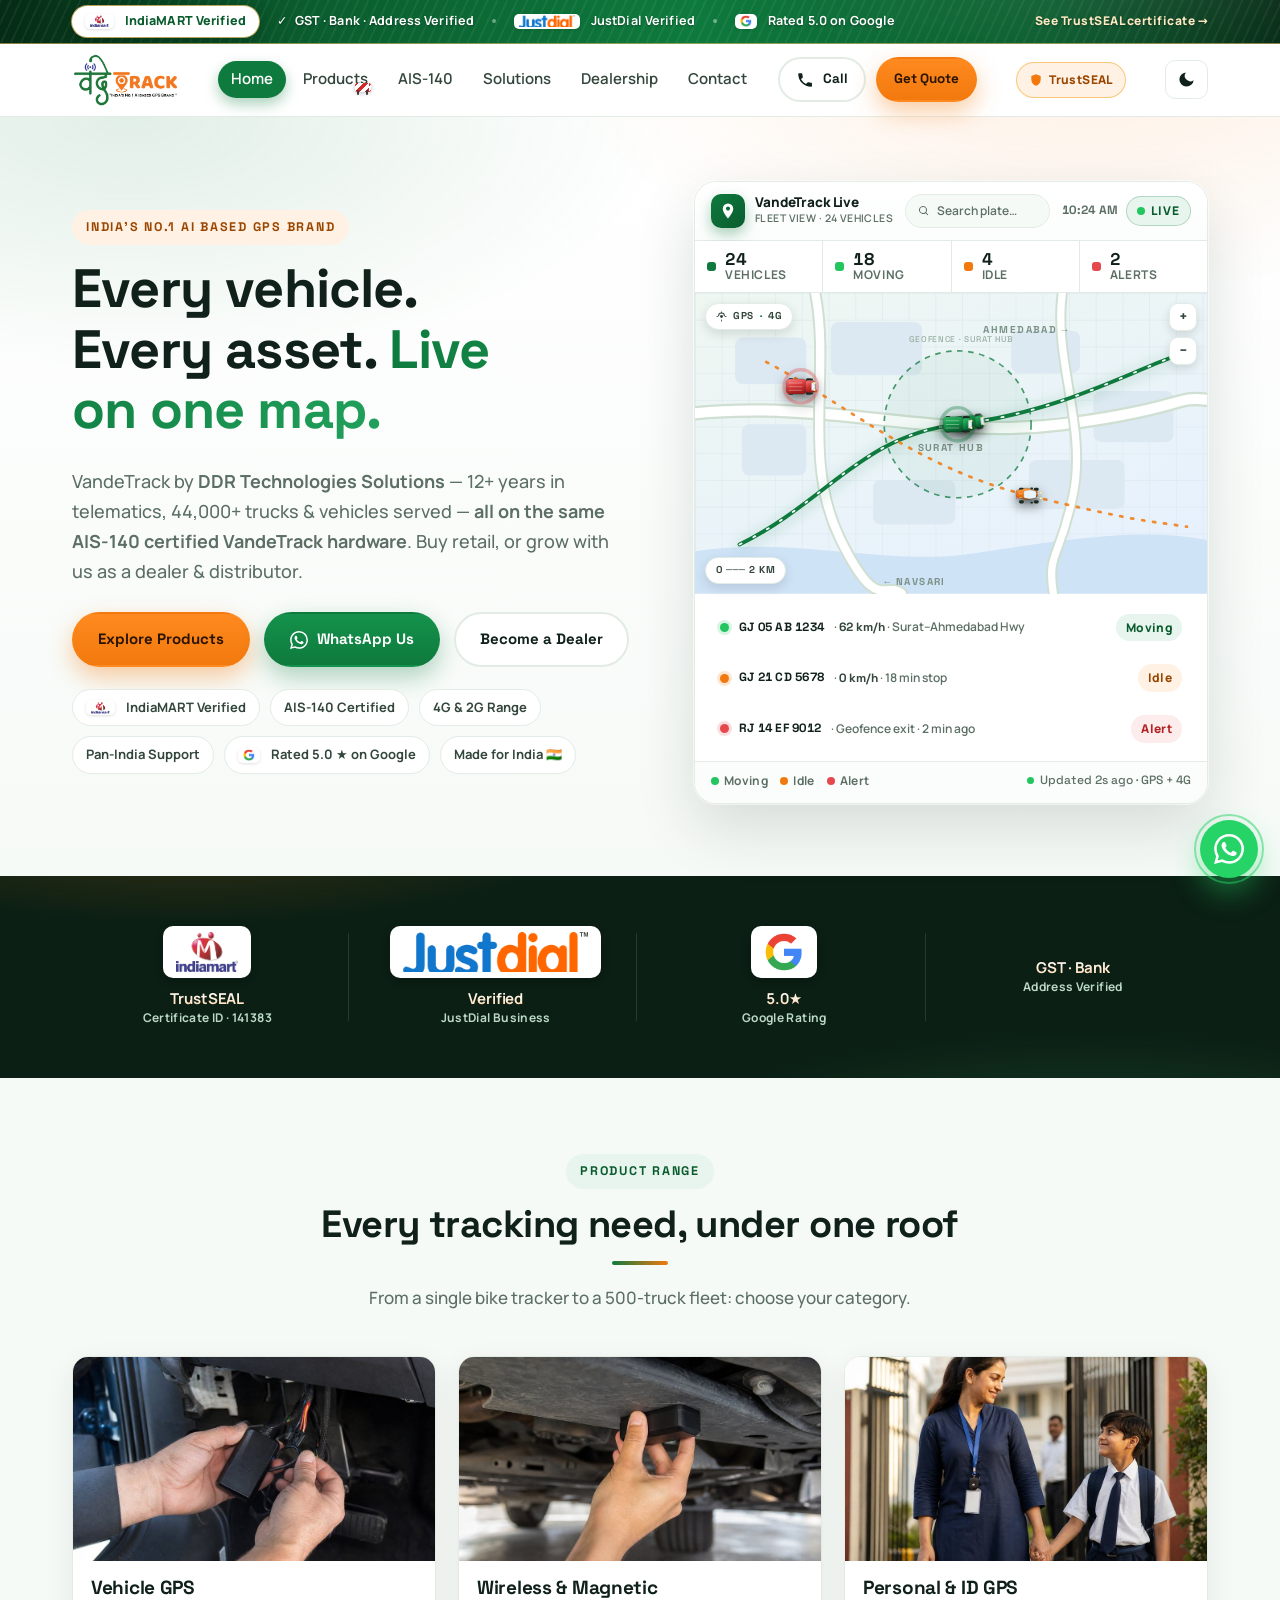
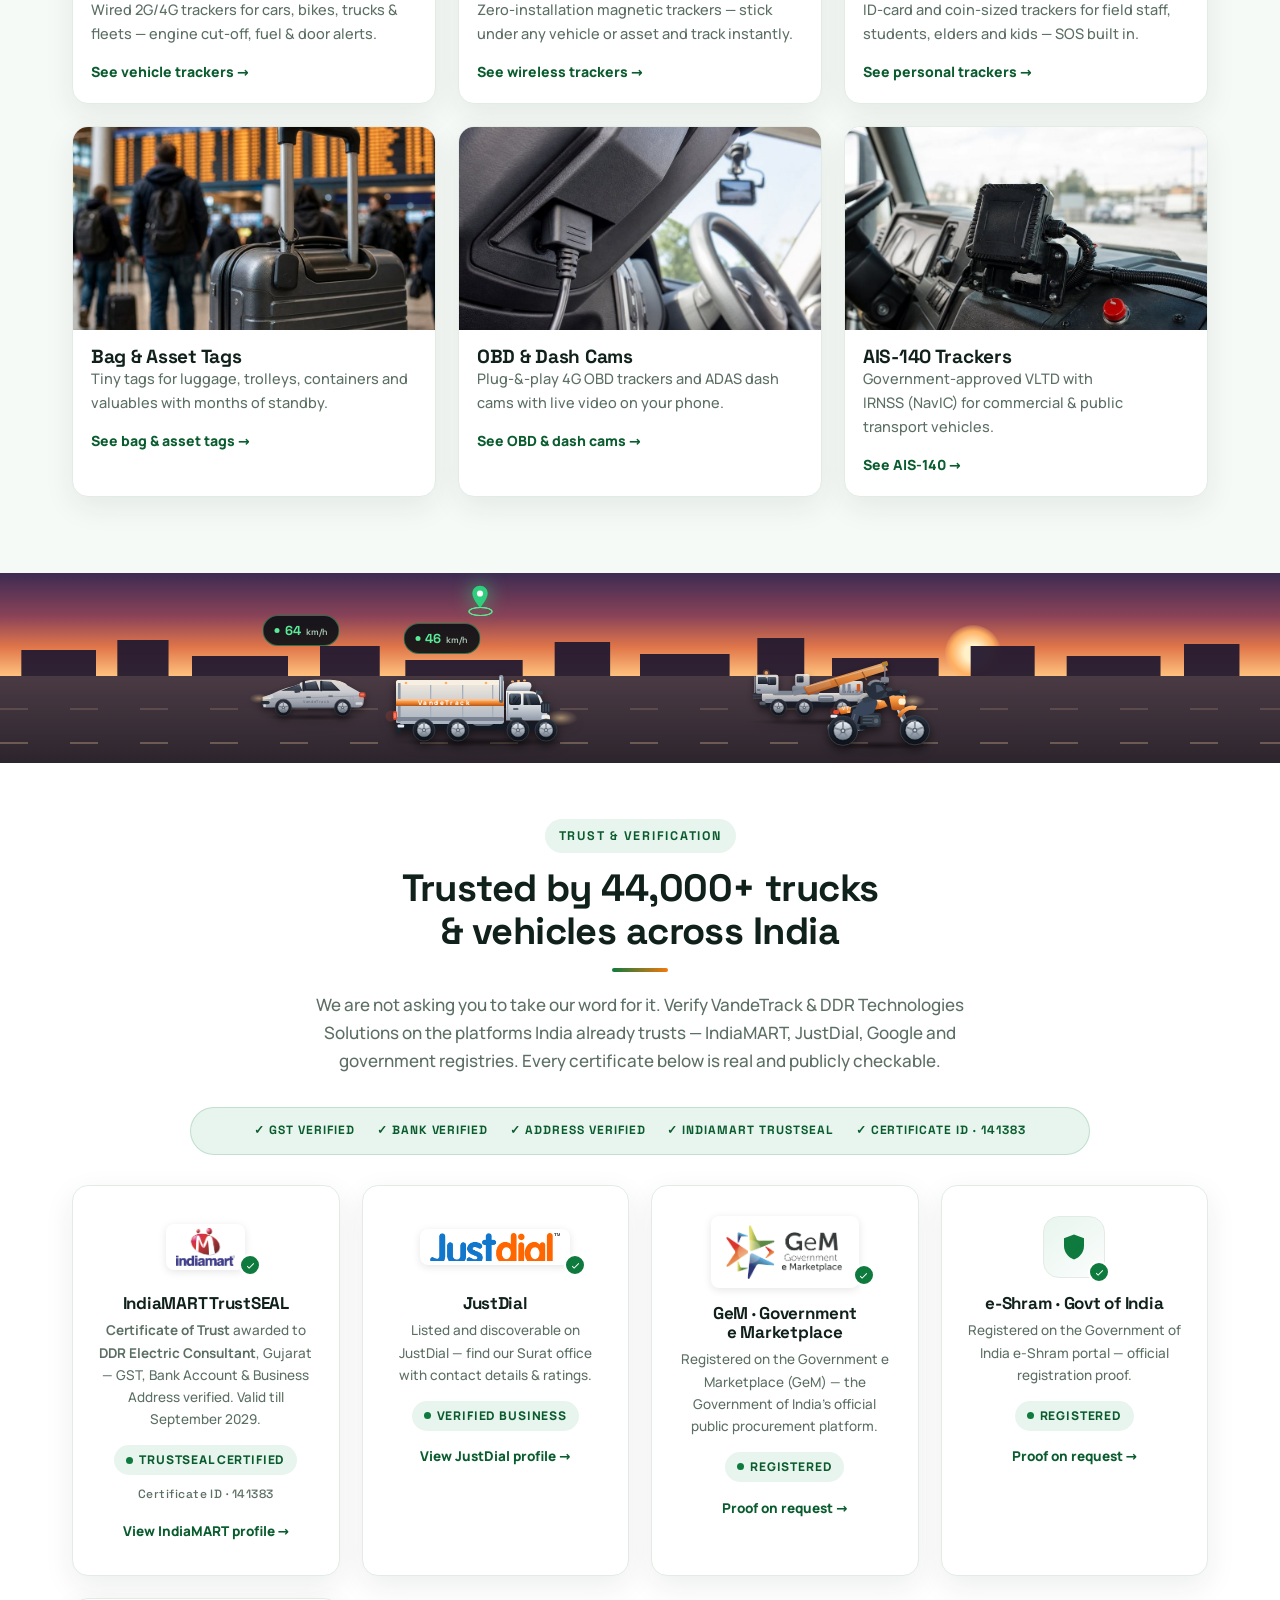
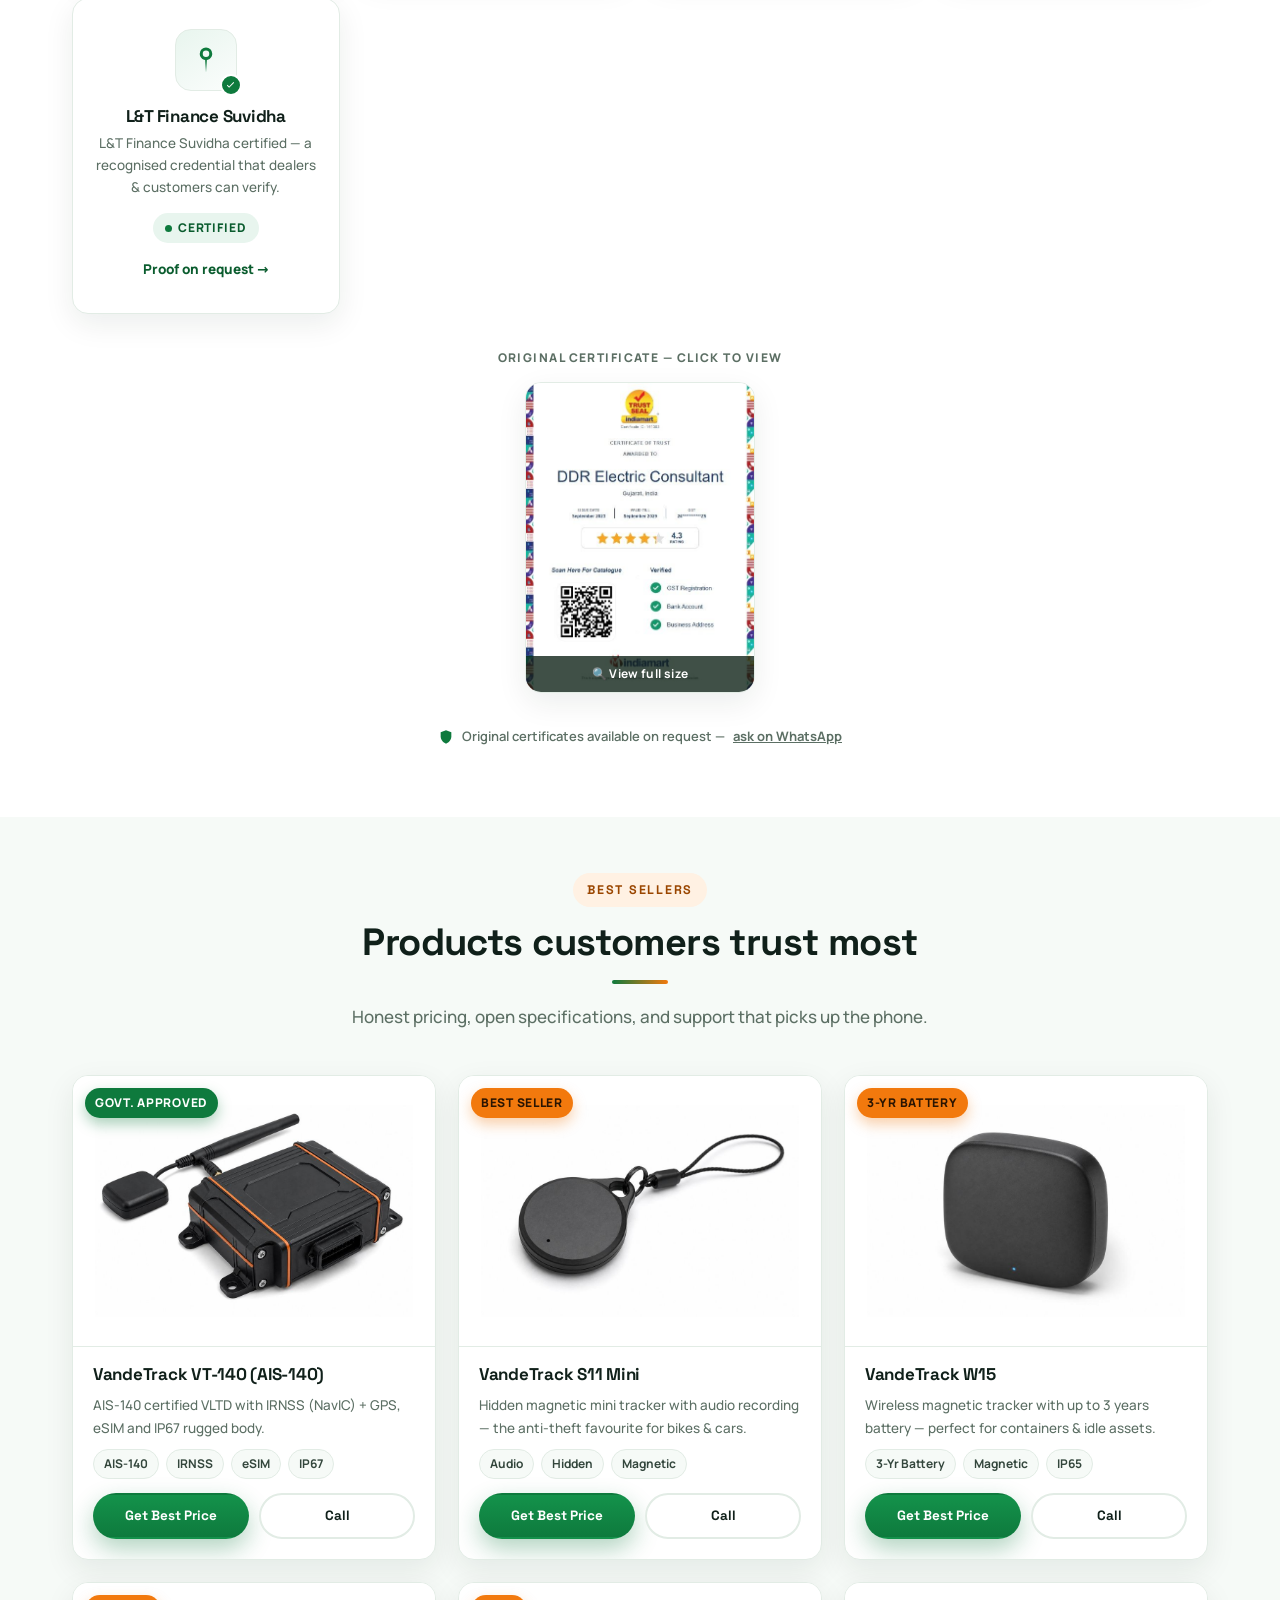
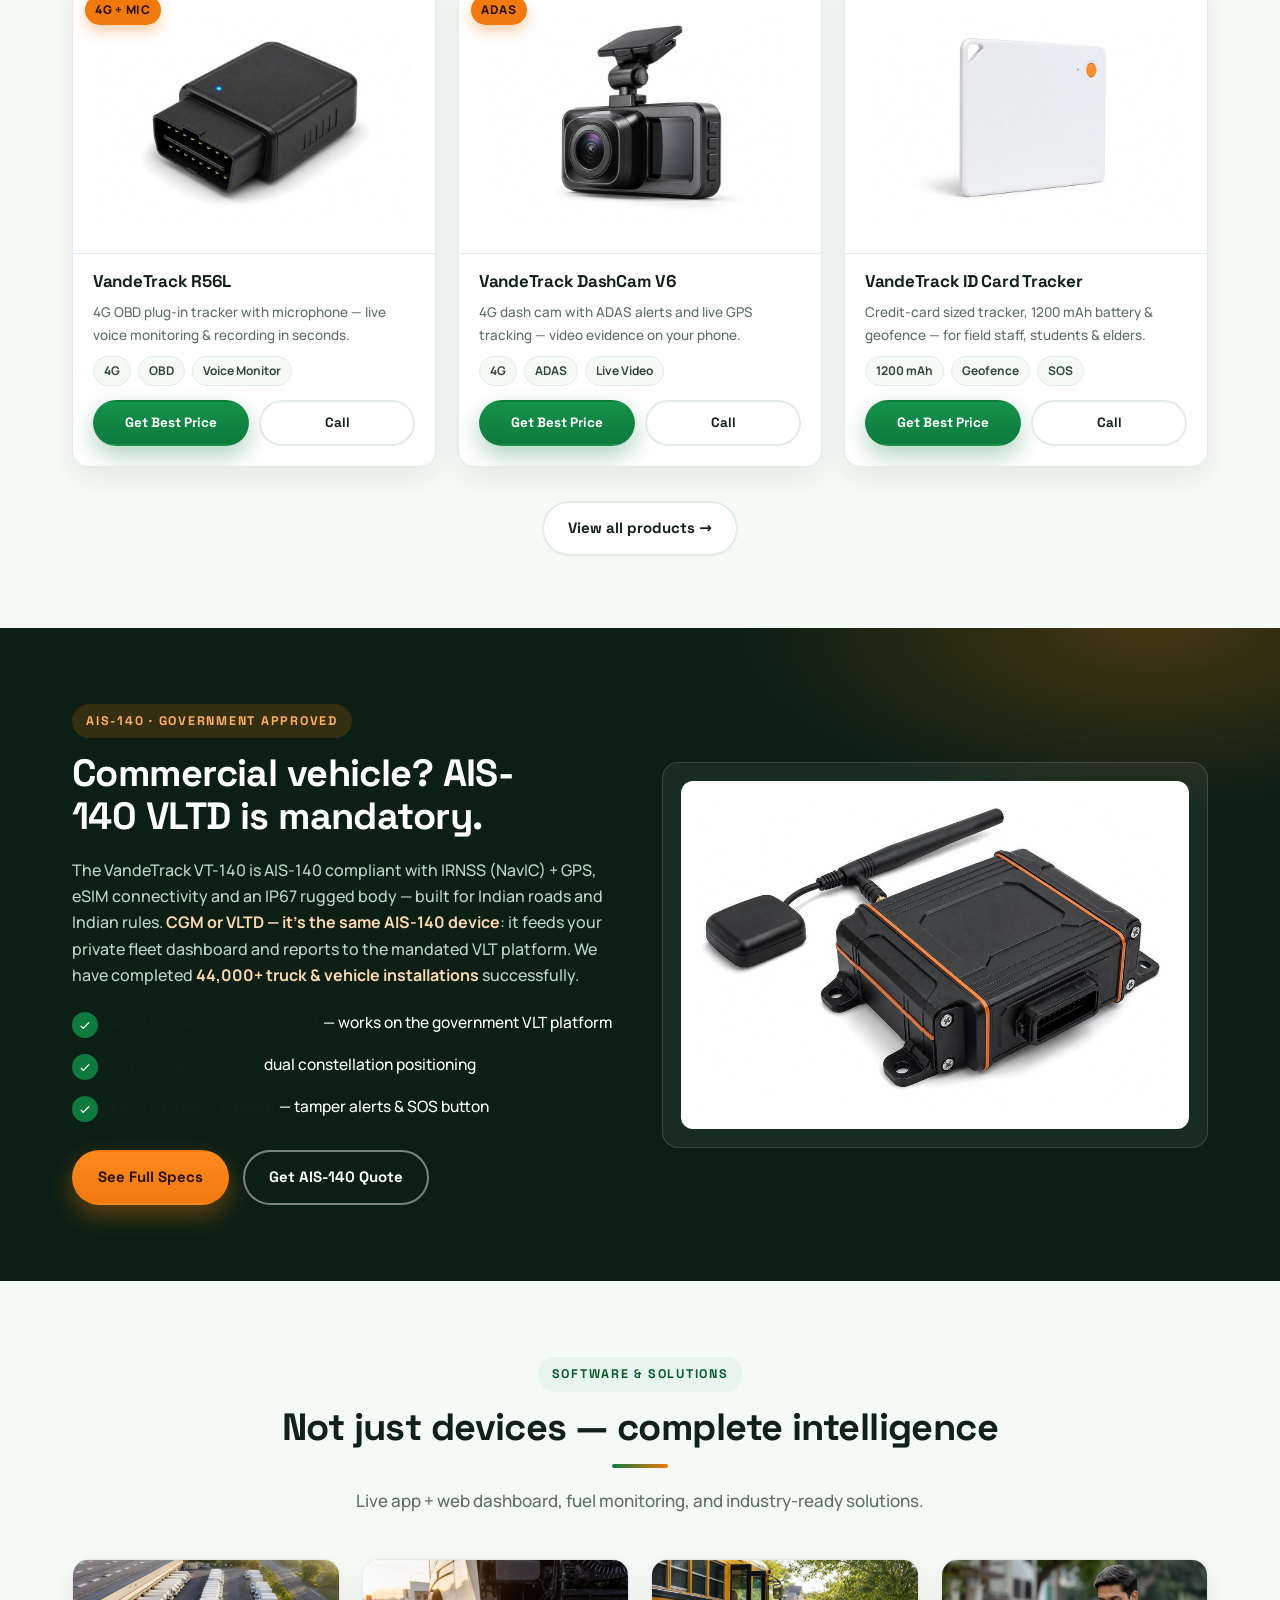
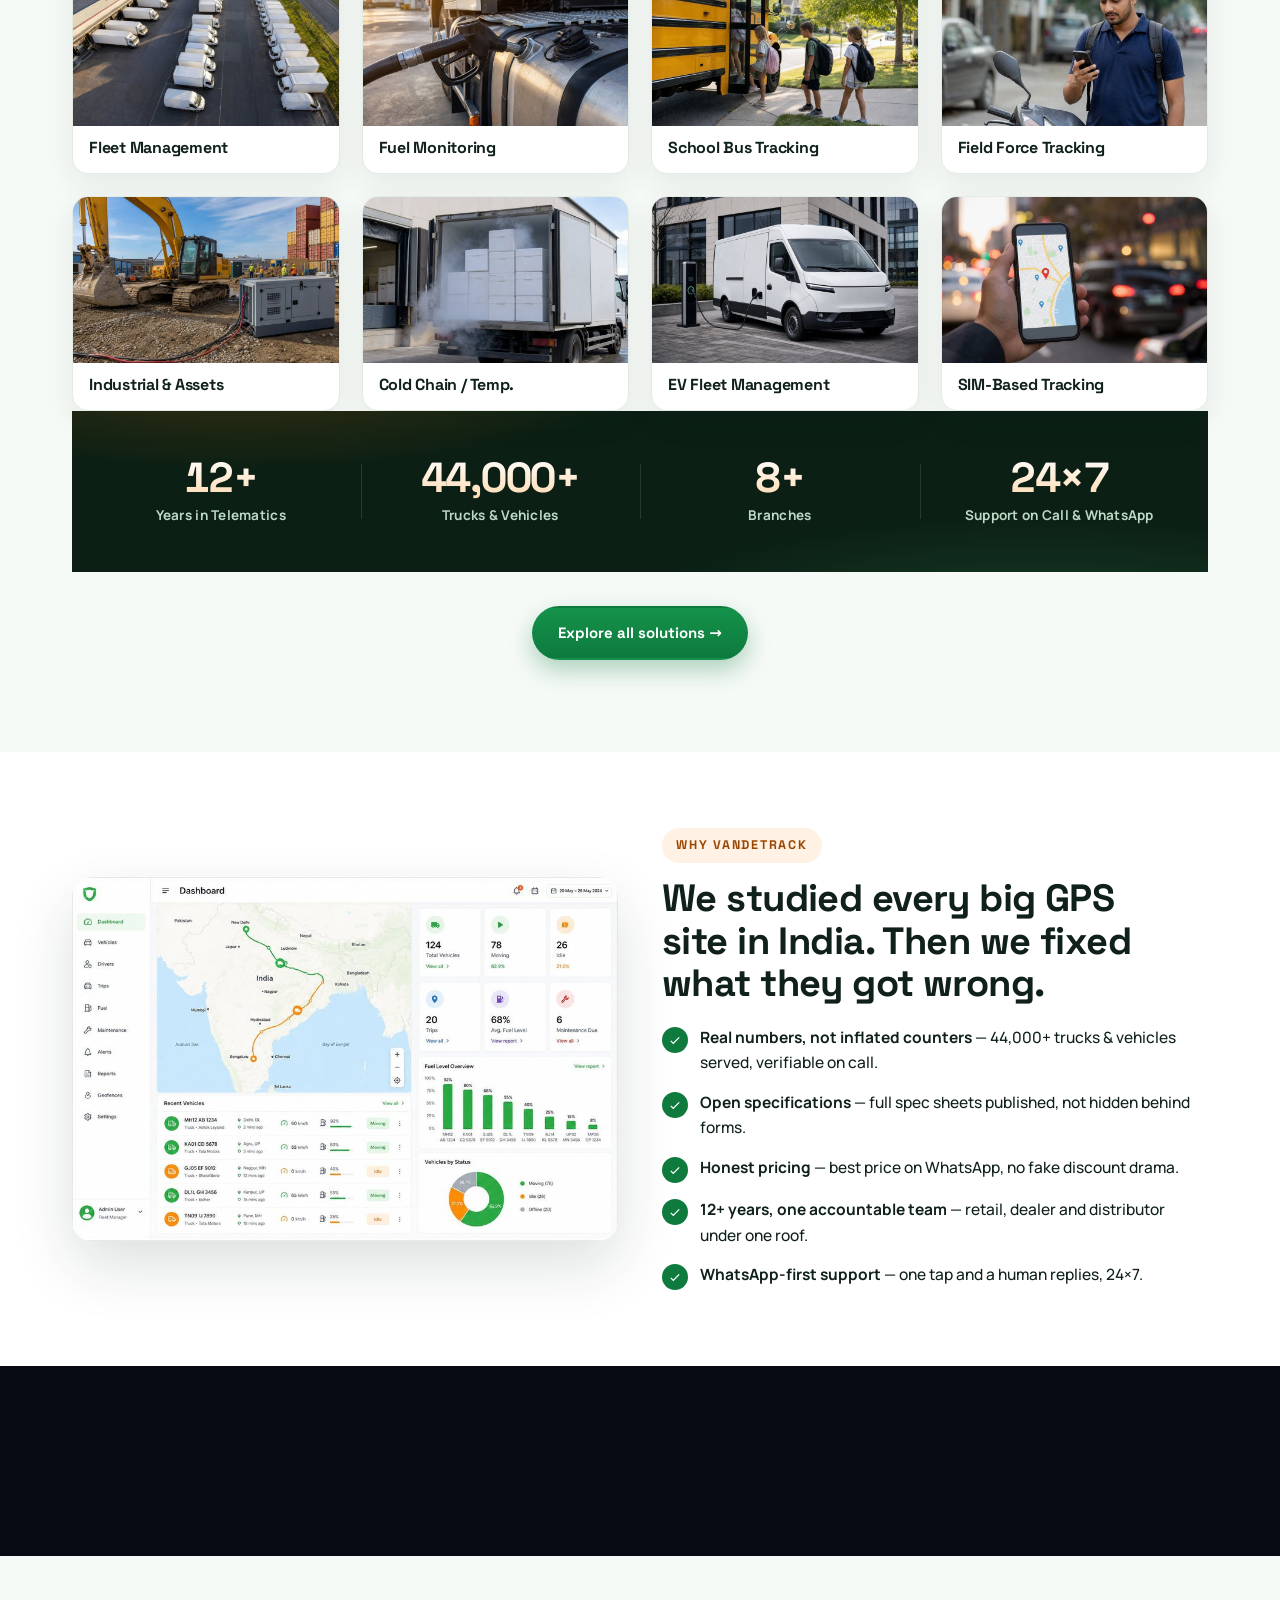
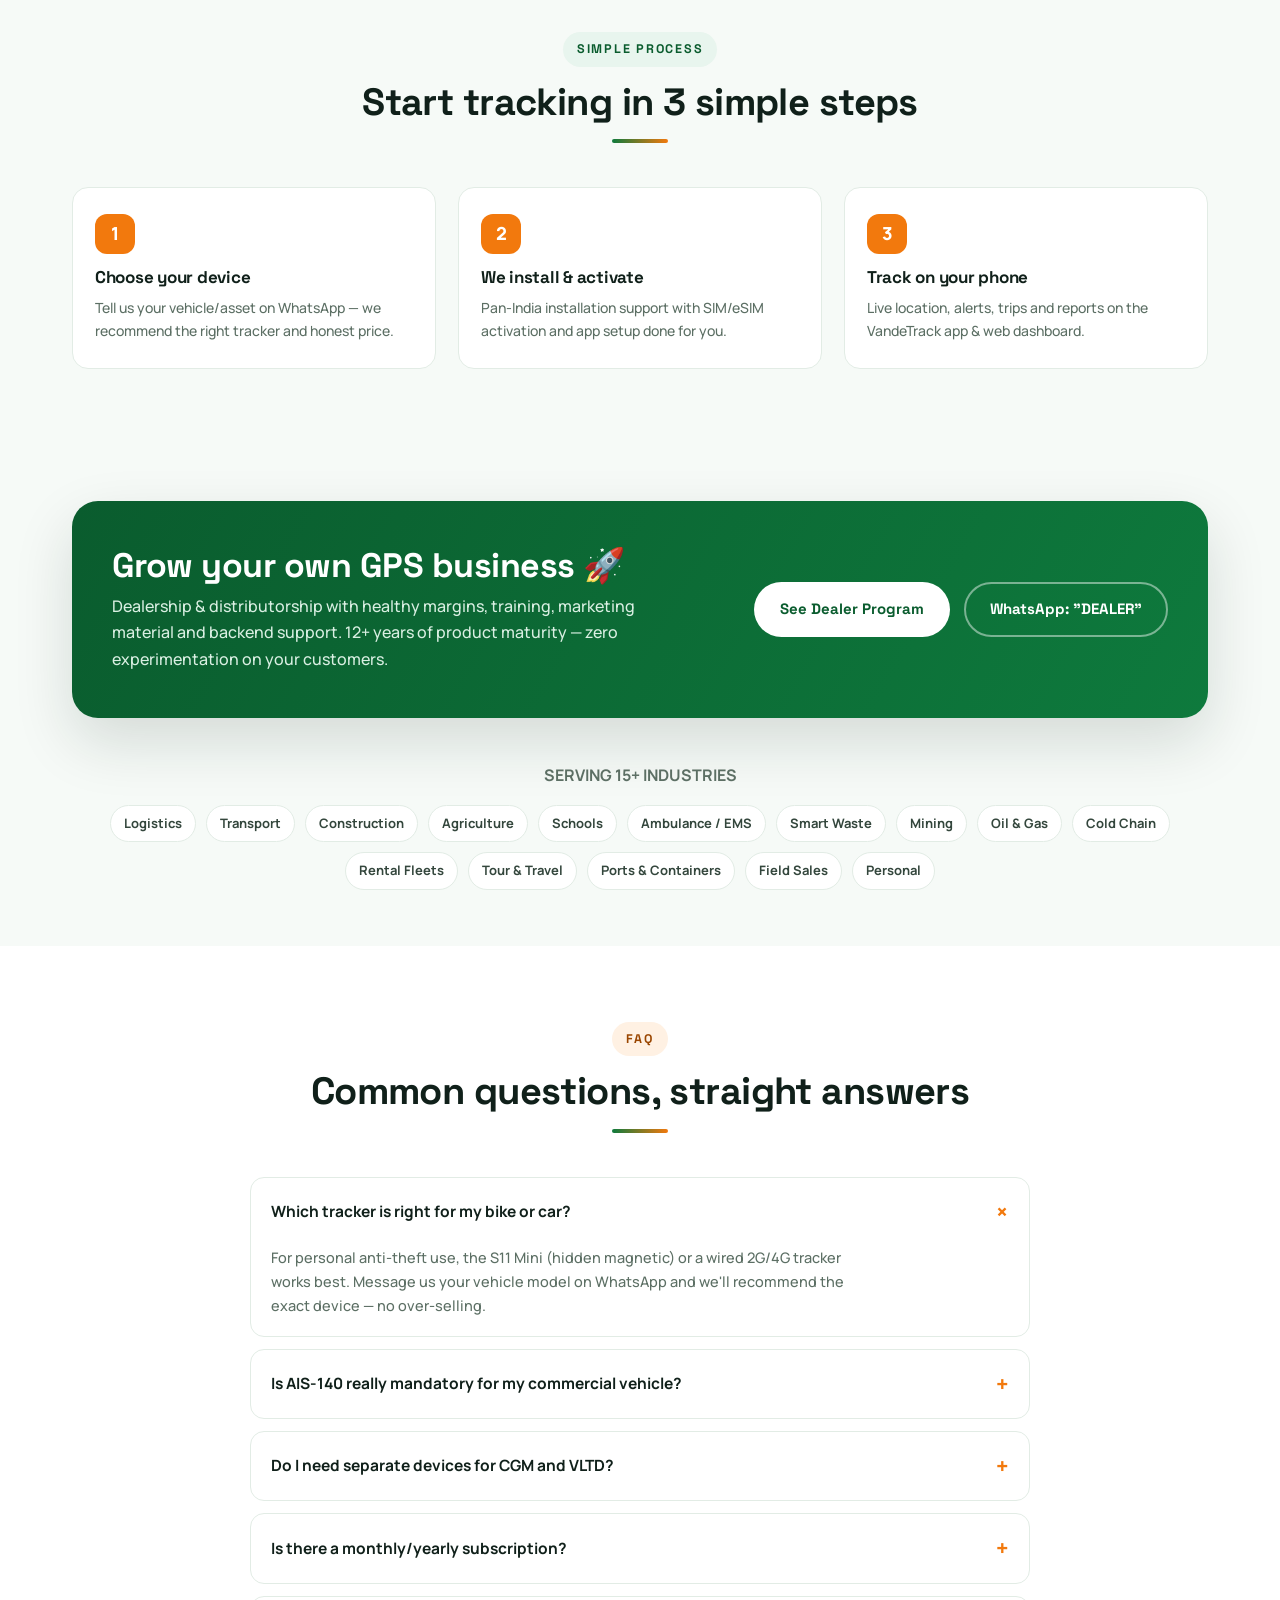
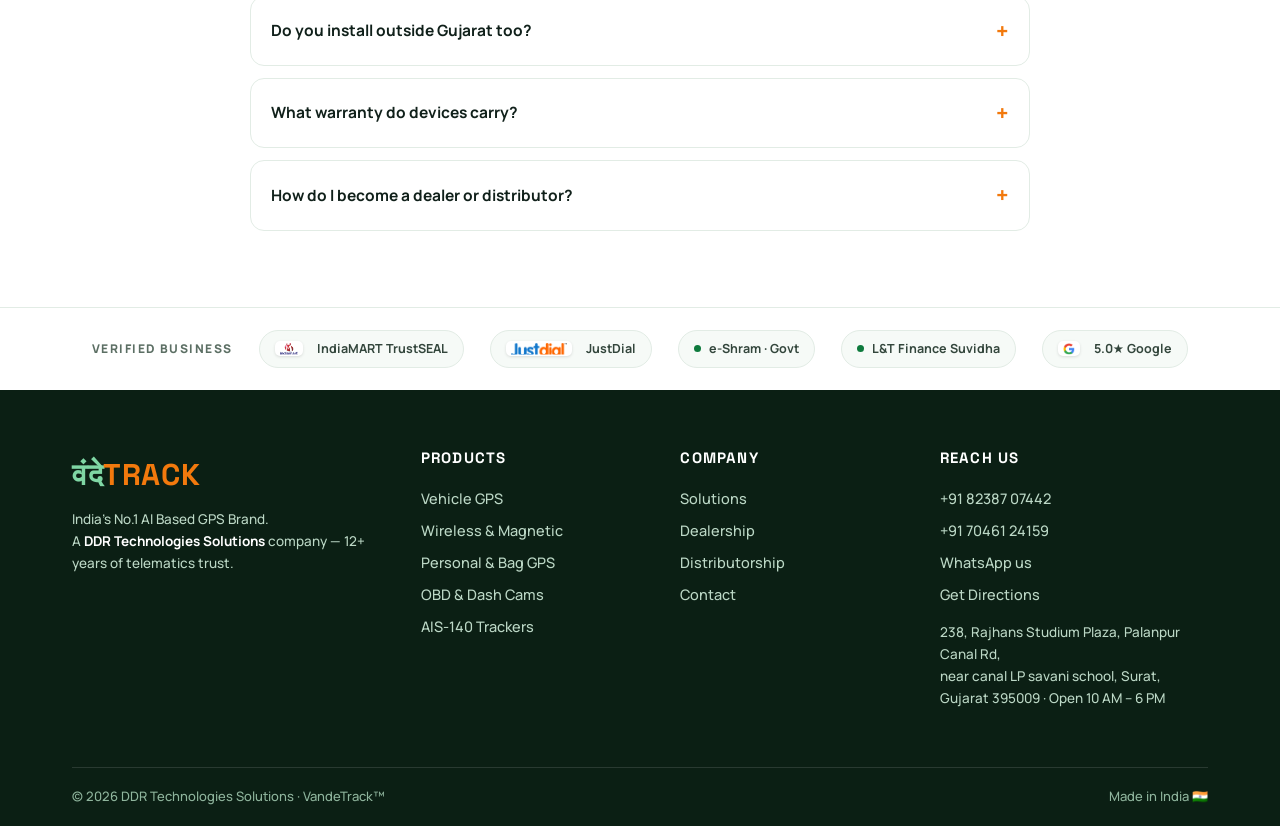
==== index.html @ 15846755 "v0.9.24 pages" ====
<!doctype html>
<html lang="en">
<head>
<meta charset="utf-8">
<meta name="viewport" content="width=device-width, initial-scale=1">
  <link rel="canonical" href="https://vandetrack.pages.dev/">
<script>document.documentElement.classList.add("js");(function(){try{var t=localStorage.getItem("vt-theme")||(matchMedia("(prefers-color-scheme: dark)").matches?"dark":"light");document.documentElement.setAttribute("data-theme",t);}catch(e){document.documentElement.setAttribute("data-theme","light");}})();</script>
<title>VandeTrack — India's No.1 AI Based GPS Brand | DDR Technologies</title>
<meta name="description" content="VandeTrack by DDR Technologies Solutions, Surat — vehicle GPS, AIS-140 trackers, personal & bag GPS, dash cams and fleet software. 12+ years, 44,000+ vehicles.">
<link rel="icon" type="image/svg+xml" href="assets/favicon.svg">
  <link rel="manifest" href="site.webmanifest">
  <meta name="theme-color" content="#e06020">
<meta name="theme-color" content="#0E7A3D">
<meta property="og:type" content="website">
<meta property="og:title" content="VandeTrack — India's No.1 AI Based GPS Brand">
<meta property="og:description" content="Vehicle GPS, AIS-140, personal & bag trackers, dash cams and fleet software by DDR Technologies Solutions. 12+ years · 44,000+ trucks & vehicles · 8+ branches.">
<meta property="og:image" content="https://vandetrack.pages.dev/assets/img/og-image.png">
<meta property="og:url" content="https://vandetrack.pages.dev/">
  <meta name="twitter:card" content="summary_large_image">
  <link rel="preload" href="assets/fonts/spacegrotesk-latin.woff2" as="font" type="font/woff2" crossorigin>
<link rel="preload" href="assets/fonts/manrope-latin.woff2" as="font" type="font/woff2" crossorigin>
<link rel="stylesheet" href="assets/css/main.css?v=0923">
<script type="application/ld+json">
{"@context":"https://schema.org","@type":"Organization","name":"VandeTrack","slogan":"India's No.1 AI Based GPS Brand","telephone":"+91 82387 07442","areaServed":"IN","contactPoint":[{"@type":"ContactPoint","telephone":"+91 82387 07442","contactType":"sales"},{"@type":"ContactPoint","telephone":"+91 70461 24159","contactType":"sales"}],"address":{"@type":"PostalAddress","streetAddress":"238, Rajhans Studium Plaza, Palanpur Canal Rd, near canal LP savani school","addressLocality":"Surat","addressRegion":"Gujarat","postalCode":"395009","addressCountry":"IN"},"hasMap":"https://maps.app.goo.gl/h5abqwrFxsvoFBGP6","parentOrganization":{"@type":"Organization","name":"DDR Technologies Solutions"}}
</script>
<script type="application/ld+json">
{"@context": "https://schema.org", "@type": "FAQPage", "mainEntity": [{"@type": "Question", "name": "Which tracker is right for my bike or car?", "acceptedAnswer": {"@type": "Answer", "text": "For personal anti-theft use, the S11 Mini (hidden magnetic) or a wired 2G/4G tracker works best. Message us your vehicle model on WhatsApp and we'll recommend the exact device — no over-selling."}}, {"@type": "Question", "name": "Is AIS-140 really mandatory for my commercial vehicle?", "acceptedAnswer": {"@type": "Answer", "text": "Yes — public and commercial transport vehicles must carry an AIS-140 certified VLTD as per government norms. The VT-140 is fully compliant and our team handles installation + platform onboarding."}}, {"@type": "Question", "name": "Do I need separate devices for CGM and VLTD?", "acceptedAnswer": {"@type": "Answer", "text": "No — the same AIS-140 certified VT-140 does both. For CGM (fleet/goods monitoring) it feeds your private dashboard; for the VLTD mandate it reports to the government VLT platform. One hardware, both jobs — no double cost."}}, {"@type": "Question", "name": "Is there a monthly/yearly subscription?", "acceptedAnswer": {"@type": "Answer", "text": "Device price and platform subscription are quoted separately and clearly on WhatsApp before you pay. No hidden costs — that's a promise."}}, {"@type": "Question", "name": "Do you install outside Gujarat too?", "acceptedAnswer": {"@type": "Answer", "text": "We support pan-India dispatch with installation guidance, and have a growing dealer network for on-site installs. Dealers in your area are shared on call."}}, {"@type": "Question", "name": "What warranty do devices carry?", "acceptedAnswer": {"@type": "Answer", "text": "Every VandeTrack device comes with a manufacturer warranty (period varies by model — we quote it with the price, in writing, on WhatsApp). During warranty, repair/replacement is handled by our team — no running around."}}, {"@type": "Question", "name": "How do I become a dealer or distributor?", "acceptedAnswer": {"@type": "Answer", "text": "Fill the form on the Dealership page or WhatsApp us \"DEALER\". We share margins, stock plans and onboarding steps on a call — most partners start within a week."}}]}
</script>
</head>
<body>
<a class="skip-link" href="#main">Skip to content</a>
<div class="page-progress" id="pageProgress" aria-hidden="true"></div>

<div class="top-trust">
  <div class="container">
    <a class="tt-pill gold" href="https://www.indiamart.com/ddr-electric-consultant/" target="_blank" rel="noopener">
      <img class="tlogo" src="assets/img/logo-indiamart.png" alt="IndiaMART" loading="lazy">
      IndiaMART Verified
    </a>
    <span class="tt-pill tt-hide-s"><span class="tt-check">&#10003;</span> GST &middot; Bank &middot; Address Verified</span>
    <span class="tt-dot-sep tt-hide-s"></span>
    <a class="tt-pill" href="https://jsdl.in/RSL-YBH1792233332" target="_blank" rel="noopener"><img class="tlogo" src="assets/img/logo-justdial.png" alt="JustDial" loading="lazy"> JustDial Verified</a>
    <span class="tt-dot-sep tt-hide-s"></span>
    <a class="tt-pill" href="https://maps.app.goo.gl/h5abqwrFxsvoFBGP6" target="_blank" rel="noopener"><img class="tlogo" src="assets/img/logo-google-g.png" alt="Google" loading="lazy"> Rated 5.0 on Google</a>
    <a class="tt-cta" href="index.html#trust">See TrustSEAL certificate &rarr;</a>
  </div>
</div>
<header class="site-header">
  <div class="container header-row">
    <a class="brand" href="index.html" aria-label="VandeTrack — home">
        <span class="brand-hint" aria-hidden="true">Home</span>
      <img class="brand-logo" src="assets/img/logo.png" alt="VandeTrack — India's No.1 AI Based GPS Brand">
    </a>
    <nav class="main-nav" id="mainNav" aria-label="Main navigation">
      <span class="nav-pill" aria-hidden="true"></span>
      <a href="index.html" class="active">Home</a>
      <a href="products.html"><span class="nav-name">Products<span class="barricade-mini" aria-hidden="true"></span></span></a>
      <a href="ais-140.html">AIS-140</a>
      <a href="solutions.html">Solutions</a>
      <a href="dealership.html">Dealership</a>
      <a href="contact.html">Contact</a>
      <div class="nav-cta">
        <a class="btn btn-ghost btn-sm" href="tel:+918238707442">
          <svg class="wa-ico" viewBox="0 0 24 24"><path d="M6.6 10.8a15 15 0 0 0 6.6 6.6l2.2-2.2c.3-.3.7-.4 1.1-.2 1.2.4 2.5.6 3.8.6.6 0 1 .4 1 1V20c0 .6-.4 1-1 1C10.6 21 3 13.4 3 4c0-.6.4-1 1-1h3.5c.6 0 1 .4 1 1 0 1.3.2 2.6.6 3.8.1.4 0 .8-.2 1.1z"/></svg>
          Call
        </a>
        <a class="btn btn-orange btn-sm" href="contact.html">Get Quote</a>
      </div>
    </nav>
    <a class="htrust" href="https://www.indiamart.com/ddr-electric-consultant/" target="_blank" rel="noopener" title="IndiaMART TrustSEAL — verified business">
      <svg viewBox="0 0 24 24"><path d="M12 2l8 3v6c0 5.2-3.4 9.4-8 11-4.6-1.6-8-5.8-8-11V5z"/><path d="M10.6 14.2l-2.5-2.5-1.4 1.4 3.9 3.9 6-6-1.4-1.4z"/></svg>
      <span class="ht-label">TrustSEAL</span>
    </a>
    <button class="theme-toggle" id="themeToggle" aria-label="Toggle dark mode" title="Dark / light mode" aria-pressed="false"><svg class="moon" viewBox="0 0 24 24" fill="currentColor" aria-hidden="true"><path d="M21 12.79A9 9 0 1 1 11.21 3a7 7 0 0 0 9.79 9.79z"/></svg><svg class="sun" viewBox="0 0 24 24" fill="none" stroke="currentColor" stroke-width="2" stroke-linecap="round" aria-hidden="true"><circle cx="12" cy="12" r="4" fill="currentColor" stroke="none"/><path d="M12 2v2.5M12 19.5V22M22 12h-2.5M4.5 12H2M19.1 4.9l-1.8 1.8M6.7 17.3l-1.8 1.8M19.1 19.1l-1.8-1.8M6.7 6.7 4.9 4.9"/></svg></button>
    <button class="nav-toggle" aria-expanded="false" aria-controls="mainNav" aria-label="Open menu">
      <svg width="20" height="20" viewBox="0 0 24 24" fill="currentColor"><path d="M3 6h18v2H3zM3 11h18v2H3zM3 16h18v2H3z"/></svg>
    </button>
  </div>
</header>

<main id="main">

<!-- ============ HERO ============ -->
<div class="hero">
  <div class="container hero-grid">
    <div>
      <span class="eyebrow">India's No.1 AI Based GPS Brand</span>
      <h1>Every vehicle. Every asset. <span class="hl">Live on one map.</span></h1>
      <p class="lead">VandeTrack by <b>DDR Technologies Solutions</b> — 12+ years in telematics,
        44,000+ trucks &amp; vehicles served — <b>all on the same AIS-140
        certified VandeTrack hardware</b>. Buy retail, or grow with us as a dealer &amp; distributor.</p>
      <div class="hero-ctas">
        <a class="btn btn-orange" href="products.html">Explore Products</a>
        <a class="btn btn-green" href="https://wa.me/918238707442?text=Hi%20VandeTrack!%20I%20need%20help%20choosing%20the%20right%20GPS%20solution." target="_blank" rel="noopener">
          <svg class="wa-ico" viewBox="0 0 24 24"><path d="M17.472 14.382c-.297-.149-1.758-.867-2.03-.967-.273-.099-.471-.148-.67.15-.197.297-.767.966-.94 1.164-.173.199-.347.223-.644.075-.297-.15-1.255-.463-2.39-1.475-.883-.788-1.48-1.761-1.653-2.059-.173-.297-.018-.458.13-.606.134-.133.298-.347.446-.52.149-.174.198-.298.298-.497.099-.198.05-.371-.025-.52-.075-.149-.669-1.612-.916-2.207-.242-.579-.487-.5-.669-.51-.173-.008-.371-.01-.57-.01-.198 0-.52.074-.792.372-.272.297-1.04 1.016-1.04 2.479 0 1.462 1.065 2.875 1.213 3.074.149.198 2.096 3.2 5.077 4.487.709.306 1.262.489 1.694.625.712.227 1.36.195 1.871.118.571-.085 1.758-.719 2.006-1.413.248-.694.248-1.289.173-1.413-.074-.124-.272-.198-.57-.347m-5.421 7.403h-.004a9.87 9.87 0 0 1-5.031-1.378l-.361-.214-3.741.982.998-3.648-.235-.374a9.86 9.86 0 0 1-1.51-5.26c.001-5.45 4.436-9.884 9.888-9.884 2.64 0 5.122 1.03 6.988 2.898a9.825 9.825 0 0 1 2.893 6.994c-.003 5.45-4.437 9.884-9.885 9.884m8.413-18.297A11.815 11.815 0 0 0 12.05 0C5.495 0 .16 5.335.157 11.892c0 2.096.547 4.142 1.588 5.945L.057 24l6.305-1.654a11.882 11.882 0 0 0 5.683 1.448h.005c6.554 0 11.89-5.335 11.893-11.893a11.821 11.821 0 0 0-3.48-8.413Z"/></svg>
          WhatsApp Us
        </a>
        <a class="btn btn-ghost" href="dealership.html">Become a Dealer</a>
      </div>
      <div class="hero-points">
        <a class="chip chip-gold" href="https://www.indiamart.com/ddr-electric-consultant/" target="_blank" rel="noopener" style="text-decoration:none"><img class="tlogo" src="assets/img/logo-indiamart.png" alt="IndiaMART" loading="lazy"> IndiaMART Verified</a>
        <span class="chip">AIS-140 Certified</span>
        <span class="chip">4G &amp; 2G Range</span>
        <span class="chip">Pan-India Support</span>
        <a class="chip" href="https://maps.app.goo.gl/h5abqwrFxsvoFBGP6" target="_blank" rel="noopener" style="text-decoration:none"><img class="tlogo" src="assets/img/logo-google-g.png" alt="Google" loading="lazy"> Rated 5.0 ★ on Google</a>
        <span class="chip">Made for India 🇮🇳</span>
      </div>
    </div>

    <!-- live fleet dashboard mock (pure CSS/SVG — no JS needed) -->
    <div class="track-mock" aria-hidden="true">
      <div class="tm-head">
        <div class="tm-brand">
          <div class="tm-mark">
            <svg viewBox="0 0 24 24"><path d="M12 2a7 7 0 0 0-7 7c0 5.2 7 13 7 13s7-7.8 7-13a7 7 0 0 0-7-7zm0 9.5A2.5 2.5 0 1 1 12 6a2.5 2.5 0 0 1 0 5.5z" fill="#fff"/></svg>
          </div>
          <div>
            <div class="tm-title">VandeTrack Live</div>
            <div class="tm-sub">Fleet View · 24 vehicles</div>
          </div>
        </div>
        <div class="tm-search">
          <svg viewBox="0 0 24 24"><path d="M10 2a8 8 0 1 0 4.9 14.32l4.39 4.39 1.42-1.42-4.39-4.39A8 8 0 0 0 10 2zm0 2a6 6 0 1 1 0 12 6 6 0 0 1 0-12z"/></svg>
          Search plate…
        </div>
        <div class="tm-head-right">
          <span class="tm-clock">10:24 AM</span>
          <span class="tm-live"><span class="tm-dot"></span> LIVE</span>
        </div>
      </div>

      <div class="tm-kpis">
        <div class="tm-kpi"><span class="tm-kpi-dot green"></span><div><div class="tm-kpi-val">24</div><div class="tm-kpi-lbl">Vehicles</div></div></div>
        <div class="tm-kpi"><span class="tm-kpi-dot mint"></span><div><div class="tm-kpi-val">18</div><div class="tm-kpi-lbl">Moving</div></div></div>
        <div class="tm-kpi"><span class="tm-kpi-dot orange"></span><div><div class="tm-kpi-val">4</div><div class="tm-kpi-lbl">Idle</div></div></div>
        <div class="tm-kpi"><span class="tm-kpi-dot red"></span><div><div class="tm-kpi-val">2</div><div class="tm-kpi-lbl">Alerts</div></div></div>
      </div>

      <div class="tm-map">
        <svg viewBox="0 0 460 270">
          <defs>
            <pattern id="grid" width="24" height="24" patternUnits="userSpaceOnUse">
              <path class="gridline" d="M24 0H0v24" fill="none" stroke-width="1"/>
            </pattern>
            <linearGradient id="vgrad-green" x1="0" y1="0" x2="0.35" y2="1">
              <stop offset="0" stop-color="#37bd6c"/><stop offset="0.55" stop-color="#159248"/><stop offset="1" stop-color="#0a5c2e"/>
            </linearGradient>
            <linearGradient id="vgrad-orange" x1="0" y1="0" x2="0.35" y2="1">
              <stop offset="0" stop-color="#ffab5e"/><stop offset="0.55" stop-color="#f2790d"/><stop offset="1" stop-color="#c25e08"/>
            </linearGradient>
            <linearGradient id="vgrad-red" x1="0" y1="0" x2="0.35" y2="1">
              <stop offset="0" stop-color="#ff8585"/><stop offset="0.55" stop-color="#d43535"/><stop offset="1" stop-color="#9e1c1c"/>
            </linearGradient>
            <radialGradient id="vshadow" cx="0.5" cy="0.5" r="0.5">
              <stop offset="0" stop-color="rgba(10,25,18,0.32)"/><stop offset="1" stop-color="rgba(10,25,18,0)"/>
            </radialGradient>
          </defs>
          <rect width="460" height="270" fill="url(#grid)"/>

          <!-- river (Tapi) + city blocks -->
          <path class="water" d="M0 232 C 90 218, 170 246, 250 234 S 400 210, 460 222 L 460 270 L 0 270 Z"/>
          <rect class="block" x="36" y="40" width="64" height="42" rx="7"/>
          <rect class="block" x="122" y="26" width="82" height="48" rx="7"/>
          <rect class="block" x="284" y="34" width="62" height="38" rx="7"/>
          <rect class="block" x="358" y="88" width="72" height="46" rx="7"/>
          <rect class="block" x="42" y="118" width="58" height="46" rx="7"/>
          <rect class="block" x="300" y="150" width="86" height="44" rx="7"/>
          <rect class="block" x="160" y="168" width="74" height="40" rx="7"/>

          <!-- roads: casing + surface -->
          <path class="road-casing" d="M0 108 C 120 96, 220 132, 330 118 S 430 92, 460 96" stroke-width="13"/>
          <path class="road" d="M0 108 C 120 96, 220 132, 330 118 S 430 92, 460 96" stroke-width="9"/>
          <path class="road-casing" d="M108 0 C 122 70, 96 150, 130 220 S 170 258, 186 270" stroke-width="11"/>
          <path class="road" d="M108 0 C 122 70, 96 150, 130 220 S 170 258, 186 270" stroke-width="7.5"/>
          <path class="road-casing" d="M330 0 C 322 60, 352 120, 340 180 S 316 232, 322 270" stroke-width="10"/>
          <path class="road" d="M330 0 C 322 60, 352 120, 340 180 S 316 232, 322 270" stroke-width="6.5"/>

          <!-- geofence around hub -->
          <circle class="geofence" cx="236" cy="118" r="66"/>
          <text class="poi-label" x="192" y="44">GEOFENCE · SURAT HUB</text>

          <!-- routes -->
          <path id="route1" class="route-main" d="M40 226 C 120 186, 150 128, 236 118 S 380 76, 428 58"/>
          <path class="route-flow" d="M40 226 C 120 186, 150 128, 236 118 S 380 76, 428 58"/>
          <path class="route-alt" d="M64 62 C 130 96, 200 158, 300 182 S 402 204, 442 210"/>

          <!-- hub marker with radar ping -->
          <circle class="hub-ring" cx="236" cy="118" r="30"/>
          <circle class="hub-ring delay" cx="236" cy="118" r="30"/>
          <circle cx="236" cy="118" r="7" fill="#0E7A3D"/>
          <circle cx="236" cy="118" r="3" fill="#fff" opacity="0.9"/>
          <text class="city-label" x="200" y="142">SURAT HUB</text>

          <!-- city labels -->
          <text class="city-label" x="336" y="36" text-anchor="end">AHMEDABAD →</text>
          <text class="city-label" x="170" y="262">← NAVSARI</text>

          <!-- moving truck (green, top-view) with trail -->
          <g class="veh veh-g">
            <path class="trail" d="M-30 0 L -14 0"/>
            <g transform="scale(0.95)">
              <ellipse cx="0" cy="2.6" rx="14" ry="5.8" fill="url(#vshadow)"/>
              <rect class="wheel" x="-11" y="-7.4" width="4.4" height="2.8" rx="1.2"/>
              <rect class="wheel" x="4.8" y="-7.4" width="4.4" height="2.8" rx="1.2"/>
              <rect class="wheel" x="-11" y="4.6" width="4.4" height="2.8" rx="1.2"/>
              <rect class="wheel" x="4.8" y="4.6" width="4.4" height="2.8" rx="1.2"/>
              <path class="body" d="M-13 -3.4 a3.2 3.2 0 0 1 3.2 -3.4 h11.6 a3.4 3.4 0 0 1 3.4 3.4 v6.8 a3.4 3.4 0 0 1 -3.4 3.4 h-11.6 a3.2 3.2 0 0 1 -3.2 -3.4 z"/>
              <rect class="body" x="4.2" y="-5.6" width="8.6" height="11.2" rx="2.6"/>
              <path class="glass" d="M9.6 -3.6 h1.4 a1.8 1.8 0 0 1 1.8 1.8 v3.6 a1.8 1.8 0 0 1 -1.8 1.8 h-1.4 z"/>
              <path class="shine" d="M-10.4 -3.2 h11.4 M-10.4 0.2 h11.4 M-10.4 3.4 h11.4"/>
              <circle class="light" cx="12.2" cy="-3" r="1.15"/>
              <circle class="light" cx="12.2" cy="3" r="1.15"/>
              <rect class="wheel" x="8.4" y="-7.2" width="2.6" height="1.6" rx="0.7"/>
              <rect class="wheel" x="8.4" y="5.6" width="2.6" height="1.6" rx="0.7"/>
            </g>
            <animateMotion dur="9s" repeatCount="indefinite" rotate="auto"><mpath href="#route1"/></animateMotion>
          </g>
          <!-- parked truck (green, hub, top-view) -->
          <g class="veh veh-g" transform="translate(236,118)">
            <circle class="veh-ring" r="15"/>
            <ellipse cx="0" cy="2.6" rx="14" ry="5.8" fill="url(#vshadow)"/>
            <rect class="wheel" x="-11" y="-7.4" width="4.4" height="2.8" rx="1.2"/>
            <rect class="wheel" x="4.8" y="-7.4" width="4.4" height="2.8" rx="1.2"/>
            <rect class="wheel" x="-11" y="4.6" width="4.4" height="2.8" rx="1.2"/>
            <rect class="wheel" x="4.8" y="4.6" width="4.4" height="2.8" rx="1.2"/>
            <path class="body" d="M-13 -3.4 a3.2 3.2 0 0 1 3.2 -3.4 h11.6 a3.4 3.4 0 0 1 3.4 3.4 v6.8 a3.4 3.4 0 0 1 -3.4 3.4 h-11.6 a3.2 3.2 0 0 1 -3.2 -3.4 z"/>
            <rect class="body" x="4.2" y="-5.6" width="8.6" height="11.2" rx="2.6"/>
            <path class="glass" d="M9.6 -3.6 h1.4 a1.8 1.8 0 0 1 1.8 1.8 v3.6 a1.8 1.8 0 0 1 -1.8 1.8 h-1.4 z"/>
            <path class="shine" d="M-10.4 -3.2 h11.4 M-10.4 0.2 h11.4 M-10.4 3.4 h11.4"/>
            <circle class="light" cx="12.2" cy="-3" r="1.15"/>
            <circle class="light" cx="12.2" cy="3" r="1.15"/>
            <rect class="wheel" x="8.4" y="-7.2" width="2.6" height="1.6" rx="0.7"/>
            <rect class="wheel" x="8.4" y="5.6" width="2.6" height="1.6" rx="0.7"/>
          </g>
          <!-- idle car (orange, top-view, clear silhouette) -->
          <g class="veh veh-o" transform="translate(300,182)">
            <ellipse cx="0" cy="2.8" rx="12.8" ry="5.8" fill="url(#vshadow)"/>
            <rect class="wheel" x="-8.8" y="-7.1" width="4.3" height="2.9" rx="1.2"/>
            <rect class="wheel" x="4.5" y="-7.1" width="4.3" height="2.9" rx="1.2"/>
            <rect class="wheel" x="-8.8" y="4.2" width="4.3" height="2.9" rx="1.2"/>
            <rect class="wheel" x="4.5" y="4.2" width="4.3" height="2.9" rx="1.2"/>
            <rect class="wheel" x="1.4" y="-7.2" width="2.3" height="1.7" rx="0.7"/>
            <rect class="wheel" x="1.4" y="5.5" width="2.3" height="1.7" rx="0.7"/>
            <path class="body" d="M-11.6 -2.4 q-0.2 -2.5 2.3 -2.8 l3.5 -0.4 q1.1 -0.9 2.4 -0.9 h2.3 q1.3 0 2.4 0.9 l3.7 0.6 q2.7 0.5 2.7 2.6 v1.8 q0 2.1 -2.7 2.6 l-3.7 0.6 q-1.1 0.9 -2.4 0.9 h-2.3 q-1.3 0 -2.4 -0.9 l-3.5 -0.4 q-2.5 -0.3 -2.3 -2.8 z"/>
            <path class="glass" d="M-4.6 -3.1 q0.2 -0.9 1.1 -1.1 l2.6 -0.5 q0.7 -0.2 1.4 -0.2 h0.6 q0.7 0 1.4 0.2 l2.9 0.6 q1 0.2 1 1 v4.2 q0 0.8 -1 1 l-2.9 0.6 q-0.7 0.2 -1.4 0.2 h-0.6 q-0.7 0 -1.4 -0.2 l-2.6 -0.5 q-0.9 -0.2 -1.1 -1.1 z"/>
            <path class="shine" d="M6 -1.7 h3 M6 1.7 h3 M-8.6 -1.7 h2.4 M-8.6 1.7 h2.4"/>
            <circle class="light" cx="10.7" cy="-2.5" r="1.1"/>
            <circle class="light" cx="10.7" cy="2.5" r="1.1"/>
            <rect class="tlight" x="-11.6" y="-2.9" width="1.4" height="1.9" rx="0.6"/>
            <rect class="tlight" x="-11.6" y="1" width="1.4" height="1.9" rx="0.6"/>
          </g>
          <!-- alert truck (red, top-view) -->
          <g class="veh veh-r" transform="translate(95,84)">
            <circle class="veh-ring alert-ring" r="15"/>
            <ellipse cx="0" cy="2.6" rx="14" ry="5.8" fill="url(#vshadow)"/>
            <rect class="wheel" x="-11" y="-7.4" width="4.4" height="2.8" rx="1.2"/>
            <rect class="wheel" x="4.8" y="-7.4" width="4.4" height="2.8" rx="1.2"/>
            <rect class="wheel" x="-11" y="4.6" width="4.4" height="2.8" rx="1.2"/>
            <rect class="wheel" x="4.8" y="4.6" width="4.4" height="2.8" rx="1.2"/>
            <path class="body" d="M-13 -3.4 a3.2 3.2 0 0 1 3.2 -3.4 h11.6 a3.4 3.4 0 0 1 3.4 3.4 v6.8 a3.4 3.4 0 0 1 -3.4 3.4 h-11.6 a3.2 3.2 0 0 1 -3.2 -3.4 z"/>
            <rect class="body" x="4.2" y="-5.6" width="8.6" height="11.2" rx="2.6"/>
            <path class="glass" d="M9.6 -3.6 h1.4 a1.8 1.8 0 0 1 1.8 1.8 v3.6 a1.8 1.8 0 0 1 -1.8 1.8 h-1.4 z"/>
            <path class="shine" d="M-10.4 -3.2 h11.4 M-10.4 0.2 h11.4 M-10.4 3.4 h11.4"/>
            <circle class="light" cx="12.2" cy="-3" r="1.15"/>
            <circle class="light" cx="12.2" cy="3" r="1.15"/>
            <rect class="wheel" x="8.4" y="-7.2" width="2.6" height="1.6" rx="0.7"/>
            <rect class="wheel" x="8.4" y="5.6" width="2.6" height="1.6" rx="0.7"/>
          </g>
        </svg>

        <div class="tm-ctrl"><span>+</span><span>−</span></div>
        <div class="tm-chip tl">
          <svg viewBox="0 0 24 24"><circle cx="12" cy="12" r="3.2" fill="currentColor"/><path d="M4.5 11a7.5 7.5 0 0 1 15 0h-2.2a5.3 5.3 0 0 0-10.6 0z" fill="currentColor"/><path d="M12 2v2.2M2 12h2.2M19.8 12H22M12 19.8V22" stroke="currentColor" stroke-width="1.8" stroke-linecap="round" fill="none"/></svg>
          GPS <span class="ok">·</span> 4G
        </div>
        <div class="tm-chip bl">0 ─── 2 km</div>
      </div>

      <div class="tm-rows">
        <div class="tm-row">
          <div class="tm-row-left">
            <span class="tm-row-dot move"></span>
            <span class="tm-plate">GJ 05 AB 1234</span>
            <span class="tm-meta">· <span class="speed">62 km/h</span> · Surat–Ahmedabad Hwy</span>
          </div>
          <span class="tm-status move">Moving</span>
        </div>
        <div class="tm-row">
          <div class="tm-row-left">
            <span class="tm-row-dot idle"></span>
            <span class="tm-plate">GJ 21 CD 5678</span>
            <span class="tm-meta">· <span class="speed">0 km/h</span> · 18 min stop</span>
          </div>
          <span class="tm-status idle">Idle</span>
        </div>
        <div class="tm-row">
          <div class="tm-row-left">
            <span class="tm-row-dot alert"></span>
            <span class="tm-plate">RJ 14 EF 9012</span>
            <span class="tm-meta">· Geofence exit · 2 min ago</span>
          </div>
          <span class="tm-status alert">Alert</span>
        </div>
      </div>

      <div class="tm-foot">
        <div class="tm-legend">
          <span><i style="background:#22c55e"></i> Moving</span>
          <span><i style="background:#F2790D"></i> Idle</span>
          <span><i style="background:#e5484d"></i> Alert</span>
        </div>
        <div class="tm-upd"><span class="tm-dot" style="width:7px;height:7px"></span> Updated 2s ago · GPS + 4G</div>
      </div>
    </div>
  </div>
</div>

<!-- ============ CERTIFICATE BAND (big trust line, user-placed) ============ -->
<div class="statbar certbar" id="certs">
  <div class="container">
    <a class="stat cert-item" href="https://www.indiamart.com/ddr-electric-consultant/" target="_blank" rel="noopener">
      <img class="cert-logo" src="assets/img/logo-indiamart.png" alt="IndiaMART" loading="eager">
      <b>TrustSEAL</b><span>Certificate ID &middot; 141383</span>
    </a>
    <a class="stat cert-item" href="https://jsdl.in/RSL-YBH1792233332" target="_blank" rel="noopener">
      <img class="cert-logo" src="assets/img/logo-justdial.png" alt="JustDial" loading="eager">
      <b>Verified</b><span>JustDial Business</span>
    </a>
    <a class="stat cert-item" href="https://maps.app.goo.gl/h5abqwrFxsvoFBGP6" target="_blank" rel="noopener">
      <img class="cert-logo" src="assets/img/logo-google-g.png" alt="Google" loading="eager">
      <b>5.0&#9733;</b><span>Google Rating</span>
    </a>
    <div class="stat cert-item">
      <b>GST &middot; Bank</b><span>Address Verified</span>
    </div>
  </div>
</div>

<!-- ============ CATEGORIES ============ -->
<section>
  <div class="container">
    <div class="section-head">
      <span class="eyebrow green">Product Range</span>
      <h2>Every tracking need, under one roof</h2>
      <p>From a single bike tracker to a 500-truck fleet: choose your category.</p>
    </div>
    <div class="grid grid-3">
      <a class="card cat-card" href="products.html" style="text-decoration:none">
        <div class="cat-img"><img src="assets/img/cat-vehicle.jpg" alt="Vehicle GPS tracker installation in a car" loading="lazy"></div>
        <h3>Vehicle GPS</h3>
        <p>Wired 2G/4G trackers for cars, bikes, trucks &amp; fleets — engine cut-off, fuel &amp; door alerts.</p>
        <span class="more">See vehicle trackers →</span>
      </a>
      <a class="card cat-card" href="products.html" style="text-decoration:none">
        <div class="cat-img"><img src="assets/img/cat-wireless.jpg" alt="Magnetic GPS tracker attached under a vehicle" loading="lazy"></div>
        <h3>Wireless &amp; Magnetic</h3>
        <p>Zero-installation magnetic trackers — stick under any vehicle or asset and track instantly.</p>
        <span class="more">See wireless trackers →</span>
      </a>
      <a class="card cat-card" href="products.html" style="text-decoration:none">
        <div class="cat-img"><img src="assets/img/cat-personal.jpg" alt="Personal ID-card GPS tracker for staff and students" loading="lazy"></div>
        <h3>Personal &amp; ID GPS</h3>
        <p>ID-card and coin-sized trackers for field staff, students, elders and kids — SOS built in.</p>
        <span class="more">See personal trackers →</span>
      </a>
      <a class="card cat-card" href="products.html" style="text-decoration:none">
        <div class="cat-img"><img src="assets/img/cat-bag.jpg" alt="Luggage tag GPS tracker at an airport" loading="lazy"></div>
        <h3>Bag &amp; Asset Tags</h3>
        <p>Tiny tags for luggage, trolleys, containers and valuables with months of standby.</p>
        <span class="more">See bag &amp; asset tags →</span>
      </a>
      <a class="card cat-card" href="products.html" style="text-decoration:none">
        <div class="cat-img"><img src="assets/img/cat-obd.jpg" alt="OBD-II plug-in tracker and dash cam in a car" loading="lazy"></div>
        <h3>OBD &amp; Dash Cams</h3>
        <p>Plug-&amp;-play 4G OBD trackers and ADAS dash cams with live video on your phone.</p>
        <span class="more">See OBD &amp; dash cams →</span>
      </a>
      <a class="card cat-card" href="ais-140.html" style="text-decoration:none">
        <div class="cat-img"><img src="assets/img/cat-ais140.jpg" alt="AIS-140 GPS unit mounted in a truck cabin" loading="lazy"></div>
        <h3>AIS-140 Trackers</h3>
        <p>Government-approved VLTD with IRNSS (NavIC) for commercial &amp; public transport vehicles.</p>
        <span class="more">See AIS-140 →</span>
      </a>
    </div>
  </div>
</section>


<!-- ============ TRUST / VERIFICATION ============ -->
<div class="road-strip" aria-hidden="true">
  <div class="sky-layer sky-day">
  <div class="day-sky"></div>
  <i class="sun"></i>
  <i class="cloud cl1"></i>
  <i class="cloud cl2"></i>
  <svg class="night-skyline day" viewBox="0 0 1200 42" preserveAspectRatio="none"><rect x="20" y="16" width="70" height="26"/><rect x="110" y="6" width="48" height="36"/><rect x="180" y="22" width="90" height="20"/><rect x="300" y="12" width="56" height="30"/><rect x="380" y="26" width="110" height="16"/><rect x="520" y="8" width="52" height="34"/><rect x="600" y="20" width="84" height="22"/><rect x="710" y="4" width="44" height="38"/><rect x="780" y="24" width="100" height="18"/><rect x="910" y="12" width="60" height="30"/><rect x="1000" y="22" width="88" height="20"/><rect x="1110" y="10" width="52" height="32"/></svg>
  <div class="day-horizon"></div>
  <div class="day-road"></div>
</div>
  <div class="sky-layer sky-night"><div class="night-sky"></div>
  <div class="night-stars"><i style="left:8%;top:14%"></i><i style="left:19%;top:28%"></i><i style="left:34%;top:10%"></i><i style="left:52%;top:22%"></i><i style="left:71%;top:13%"></i><i style="left:86%;top:26%"></i></div>
  <svg class="night-skyline" viewBox="0 0 1200 42" preserveAspectRatio="none"><rect x="20" y="16" width="70" height="26"/><rect x="110" y="6" width="48" height="36"/><rect x="180" y="22" width="90" height="20"/><rect x="300" y="12" width="56" height="30"/><rect x="380" y="26" width="110" height="16"/><rect x="520" y="8" width="52" height="34"/><rect x="600" y="20" width="84" height="22"/><rect x="710" y="4" width="44" height="38"/><rect x="780" y="24" width="100" height="18"/><rect x="910" y="12" width="60" height="30"/><rect x="1000" y="22" width="88" height="20"/><rect x="1110" y="10" width="52" height="32"/></svg>
  <div class="night-horizon"></div>
  <div class="night-road"></div>
  <span class="lamp" style="left:12%"><svg viewBox="0 0 46 46"><path d="M16 46 V14 Q16 7 23 7 H33" stroke="#28323f" stroke-width="3.5" fill="none" stroke-linecap="round"/><circle cx="35" cy="8" r="3.4" fill="#ffb066"/></svg><i class="lamp-glow"></i></span>
  <span class="lamp" style="left:52%"><svg viewBox="0 0 46 46"><path d="M16 46 V14 Q16 7 23 7 H33" stroke="#28323f" stroke-width="3.5" fill="none" stroke-linecap="round"/><circle cx="35" cy="8" r="3.4" fill="#ffb066"/></svg><i class="lamp-glow"></i></span>
  <span class="lamp" style="left:86%"><svg viewBox="0 0 46 46"><path d="M16 46 V14 Q16 7 23 7 H33" stroke="#28323f" stroke-width="3.5" fill="none" stroke-linecap="round"/><circle cx="35" cy="8" r="3.4" fill="#ffb066"/></svg><i class="lamp-glow"></i></span>
</div>
<div class="sky-layer sky-sunset">
  <div class="sunset-sky"></div>
  <i class="sun-low"></i>
  <svg class="night-skyline sunset" viewBox="0 0 1200 42" preserveAspectRatio="none"><rect x="20" y="16" width="70" height="26"/><rect x="110" y="6" width="48" height="36"/><rect x="180" y="22" width="90" height="20"/><rect x="300" y="12" width="56" height="30"/><rect x="380" y="26" width="110" height="16"/><rect x="520" y="8" width="52" height="34"/><rect x="600" y="20" width="84" height="22"/><rect x="710" y="4" width="44" height="38"/><rect x="780" y="24" width="100" height="18"/><rect x="910" y="12" width="60" height="30"/><rect x="1000" y="22" width="88" height="20"/><rect x="1110" y="10" width="52" height="32"/></svg>
  <div class="day-horizon"></div>
  <div class="sunset-road"></div>
</div>
  <div class="night-lane lane-far"></div>
  <div class="night-lane lane-near"></div>
  <div class="veh-wrap veh-far" style="z-index:2;top:calc(71% - 50px);left:20%;--dur:36s;--dly:-2s">
    <div class="veh"><svg width="150" height="64" viewBox="0 0 150 64"><defs><linearGradient id="gBody_1" x1="0" y1="0" x2="0" y2="1"><stop offset="0" stop-color="#f9f1e4"/><stop offset="0.42" stop-color="#dfe2e6"/><stop offset="1" stop-color="#8f99a8"/></linearGradient><linearGradient id="gBody2_1" x1="0" y1="0" x2="0" y2="1"><stop offset="0" stop-color="#f4ece0"/><stop offset="1" stop-color="#a8b2c0"/></linearGradient><linearGradient id="gGlass_1" x1="0" y1="0" x2="0" y2="1"><stop offset="0" stop-color="#5a6b80"/><stop offset="0.45" stop-color="#2c3644"/><stop offset="1" stop-color="#161d27"/></linearGradient><linearGradient id="gOrange_1" x1="0" y1="0" x2="0" y2="1"><stop offset="0" stop-color="#ffc27e"/><stop offset="0.5" stop-color="#f28c35"/><stop offset="1" stop-color="#b45518"/></linearGradient><linearGradient id="gTire_1" x1="0" y1="0" x2="0" y2="1"><stop offset="0" stop-color="#2a3240"/><stop offset="1" stop-color="#0c1017"/></linearGradient><linearGradient id="gRim_1" x1="0" y1="0" x2="0" y2="1"><stop offset="0" stop-color="#f2f5f9"/><stop offset="1" stop-color="#6f7a89"/></linearGradient><linearGradient id="gSteel_1" x1="0" y1="0" x2="0" y2="1"><stop offset="0" stop-color="#9aa5b3"/><stop offset="1" stop-color="#5a6472"/></linearGradient><radialGradient id="gShadow_1"><stop offset="0" stop-color="#000" stop-opacity="0.5"/><stop offset="1" stop-color="#000" stop-opacity="0"/></radialGradient><radialGradient id="gBeam_1"><stop offset="0" stop-color="#ffd9a0" stop-opacity="0.55"/><stop offset="0.6" stop-color="#ffd9a0" stop-opacity="0.18"/><stop offset="1" stop-color="#ffd9a0" stop-opacity="0"/></radialGradient></defs><ellipse cx="75" cy="57.5" rx="66" ry="4.5" fill="url(#gShadow_1)"/><path d="M22 46 a14.5 14.5 0 0 1 29 0 z" fill="#0c1017"/><path d="M100 46 a14.5 14.5 0 0 1 29 0 z" fill="#0c1017"/><path d="M10 45 L8 39 Q8 33 14 30 L30 23 Q38 19 50 16.5 L58 13.5 Q66 9.5 78 9 L98 9 Q111 9.5 119 15 L133 23 Q141 27 142 33 L141.5 39 Q141 44 135 45 Z" fill="url(#gBody_1)"/><path d="M58 13.5 Q66 9.5 78 9 L98 9 Q111 9.5 119 15" stroke="#fdf6ea" stroke-width="1.5" fill="none"/><path d="M33 23 L57 14 L61 23 Z" fill="url(#gGlass_1)"/><path d="M35.4 23 L57.6 15.2 L59.4 23 Z" fill="rgba(255,255,255,0.13)"/><path d="M64 13 L79 10 L84 23 L64 23 Z" fill="url(#gGlass_1)"/><path d="M66 13.4 L78 11 L81.4 21 L66 21 Z" fill="rgba(255,255,255,0.10)"/><path d="M87 10 L99 11 L111 23 L87 23 Z" fill="url(#gGlass_1)"/><path d="M89 10.8 L98 11.6 L108 21 L89 21 Z" fill="rgba(255,255,255,0.08)"/><rect x="61" y="9.5" width="3.4" height="14" rx="1.2" fill="#20262f"/><rect x="84.4" y="9.8" width="3" height="13.6" rx="1.1" fill="#20262f"/><path d="M20 34 L138 29.5" stroke="#96a1af" stroke-width="1" opacity="0.8"/><rect x="30" y="42.5" width="88" height="3.6" rx="1.8" fill="#8792a1" opacity="0.45"/><rect x="66" y="30.5" width="6.4" height="1.9" rx="0.95" fill="#5a6472"/><text x="62" y="39.4" font-family="Manrope, sans-serif" font-size="5" font-weight="800" fill="#7c8694" letter-spacing="0.8">VandeTrack</text><rect x="95" y="29" width="6.4" height="1.9" rx="0.95" fill="#5a6472"/><path d="M59 19.5 l-6.4 1 q-2 0-2 1.9 l0 2 q0 1.5 2 1.5 l5.4 -1 z" fill="#39424f"/><circle cx="126" cy="33" r="2.5" fill="none" stroke="#a7b1be" stroke-width="1"/><path d="M8.5 31 L22 27 L23 32 L9 35 Z" fill="#dfe7ef"/><rect x="10" y="31.6" width="10" height="2.2" rx="1" fill="#fff3d8"/><ellipse class="beam" cx="4" cy="33" rx="13" ry="6.5" fill="url(#gBeam_1)"/><rect x="6" y="36.5" width="12" height="4" rx="2" fill="#242c37"/><circle cx="11.5" cy="42.5" r="1.8" fill="#e8eef5"/><circle cx="140" cy="30" r="5.2" fill="#ff5a3c" opacity="0.16"/><rect x="135.5" y="25" width="8.5" height="6.4" rx="2.2" fill="#e0492e"/><rect x="137" y="26.6" width="5.4" height="2.4" rx="1.1" fill="#ff8a6a"/><rect x="131" y="38" width="9" height="3.2" rx="1" fill="#e8edf3"/><g transform="translate(36,45)"><g class="spin"><circle r="11" fill="url(#gTire_1)"/><circle r="11" fill="none" stroke="#39424e" stroke-width="0.7"/><circle r="8" fill="#0a0e14" opacity="0.55"/><circle r="6.8" fill="url(#gRim_1)"/><circle r="6.8" fill="none" stroke="#6b7684" stroke-width="0.5"/><g stroke="#828d9b" stroke-width="1.4" stroke-linecap="round"><line x1="0" y1="-5.8" x2="0" y2="-2" transform="rotate(0)"/><line x1="0" y1="-5.8" x2="0" y2="-2" transform="rotate(72)"/><line x1="0" y1="-5.8" x2="0" y2="-2" transform="rotate(144)"/><line x1="0" y1="-5.8" x2="0" y2="-2" transform="rotate(216)"/><line x1="0" y1="-5.8" x2="0" y2="-2" transform="rotate(288)"/></g><circle r="2" fill="#59636f"/><circle r="1" fill="#c9d2dc"/><path d="M-6.2 -4.6 A7.6 7.6 0 0 1 1.2 -7.4" stroke="rgba(255,255,255,0.30)" stroke-width="1.1" fill="none"/></g></g><g transform="translate(114,45)"><g class="spin"><circle r="11" fill="url(#gTire_1)"/><circle r="11" fill="none" stroke="#39424e" stroke-width="0.7"/><circle r="8" fill="#0a0e14" opacity="0.55"/><circle r="6.8" fill="url(#gRim_1)"/><circle r="6.8" fill="none" stroke="#6b7684" stroke-width="0.5"/><g stroke="#828d9b" stroke-width="1.4" stroke-linecap="round"><line x1="0" y1="-5.8" x2="0" y2="-2" transform="rotate(0)"/><line x1="0" y1="-5.8" x2="0" y2="-2" transform="rotate(72)"/><line x1="0" y1="-5.8" x2="0" y2="-2" transform="rotate(144)"/><line x1="0" y1="-5.8" x2="0" y2="-2" transform="rotate(216)"/><line x1="0" y1="-5.8" x2="0" y2="-2" transform="rotate(288)"/></g><circle r="2" fill="#59636f"/><circle r="1" fill="#c9d2dc"/><path d="M-6.2 -4.6 A7.6 7.6 0 0 1 1.2 -7.4" stroke="rgba(255,255,255,0.30)" stroke-width="1.1" fill="none"/></g></g></svg></div>
    <span class="speed-chip"><i></i><b>64</b><em>km/h</em></span>
  </div>
  <div class="veh-wrap veh-far" style="z-index:1;top:calc(71% - 76px);left:58%;--dur:36s;--dly:-20s">
    <div class="veh"><svg width="210" height="96" viewBox="0 0 210 96"><defs><linearGradient id="gBody_2" x1="0" y1="0" x2="0" y2="1"><stop offset="0" stop-color="#f9f1e4"/><stop offset="0.42" stop-color="#dfe2e6"/><stop offset="1" stop-color="#8f99a8"/></linearGradient><linearGradient id="gBody2_2" x1="0" y1="0" x2="0" y2="1"><stop offset="0" stop-color="#f4ece0"/><stop offset="1" stop-color="#a8b2c0"/></linearGradient><linearGradient id="gGlass_2" x1="0" y1="0" x2="0" y2="1"><stop offset="0" stop-color="#5a6b80"/><stop offset="0.45" stop-color="#2c3644"/><stop offset="1" stop-color="#161d27"/></linearGradient><linearGradient id="gOrange_2" x1="0" y1="0" x2="0" y2="1"><stop offset="0" stop-color="#ffc27e"/><stop offset="0.5" stop-color="#f28c35"/><stop offset="1" stop-color="#b45518"/></linearGradient><linearGradient id="gTire_2" x1="0" y1="0" x2="0" y2="1"><stop offset="0" stop-color="#2a3240"/><stop offset="1" stop-color="#0c1017"/></linearGradient><linearGradient id="gRim_2" x1="0" y1="0" x2="0" y2="1"><stop offset="0" stop-color="#f2f5f9"/><stop offset="1" stop-color="#6f7a89"/></linearGradient><linearGradient id="gSteel_2" x1="0" y1="0" x2="0" y2="1"><stop offset="0" stop-color="#9aa5b3"/><stop offset="1" stop-color="#5a6472"/></linearGradient><radialGradient id="gShadow_2"><stop offset="0" stop-color="#000" stop-opacity="0.5"/><stop offset="1" stop-color="#000" stop-opacity="0"/></radialGradient><radialGradient id="gBeam_2"><stop offset="0" stop-color="#ffd9a0" stop-opacity="0.55"/><stop offset="0.6" stop-color="#ffd9a0" stop-opacity="0.18"/><stop offset="1" stop-color="#ffd9a0" stop-opacity="0"/></radialGradient></defs><ellipse cx="105" cy="88" rx="96" ry="5" fill="url(#gShadow_2)"/><rect x="22" y="60" width="164" height="9" rx="4" fill="#141a24"/><rect x="26" y="50" width="150" height="11" rx="3" fill="url(#gBody2_2)"/><rect x="26" y="50" width="150" height="2" rx="1" fill="#f4f7fa"/><rect x="40" y="47" width="28" height="6" rx="3" fill="#8792a1"/><rect x="128" y="47" width="28" height="6" rx="3" fill="#8792a1"/><rect x="100" y="53" width="21" height="9" rx="4" fill="url(#gSteel_2)"/><rect x="102" y="55" width="17" height="1.5" rx="0.75" fill="#c3ccd7"/><rect x="18" y="26" width="30" height="25" rx="3" fill="url(#gBody_2)"/><path d="M21 29 h9 q2.5 0 3 2.5 l1.5 6.5 h-13.5 z" fill="url(#gGlass_2)"/><rect x="33.5" y="29" width="11.5" height="10.5" rx="1.8" fill="url(#gGlass_2)"/><rect x="35" y="30" width="2" height="8" rx="1" fill="rgba(255,255,255,0.12)"/><path d="M16.6 28 v22" stroke="#96a1af" stroke-width="1.1"/><rect x="19.5" y="45" width="5" height="1.9" rx="0.95" fill="#5a6472"/><rect x="14" y="52" width="12" height="2.4" rx="1" fill="#39424f"/><rect x="14" y="55.4" width="12" height="2.4" rx="1" fill="#39424f"/><circle cx="32" cy="23.5" r="2.4" fill="#ffb066"/><circle cx="32" cy="23.5" r="4.6" fill="#ffb066" opacity="0.22"/><rect x="66" y="40" width="36" height="12" rx="3" fill="url(#gSteel_2)"/><rect x="70" y="25" width="19" height="16" rx="2.5" fill="url(#gBody2_2)"/><rect x="72" y="27.5" width="9" height="8.5" rx="1.6" fill="url(#gGlass_2)"/><rect x="73.4" y="28.5" width="1.8" height="6.4" rx="0.9" fill="rgba(255,255,255,0.13)"/><rect x="128" y="34" width="31" height="18" rx="2.5" fill="url(#gBody_2)"/><text x="131" y="49.5" font-family="Manrope, sans-serif" font-size="5" font-weight="800" fill="#6b7480" letter-spacing="0.8">VandeTrack</text><rect x="132" y="38" width="4" height="10" rx="1" fill="#8792a1"/><rect x="139" y="38" width="4" height="10" rx="1" fill="#8792a1"/><rect x="151" y="38" width="4.6" height="10" rx="1" fill="#e06020"/><path d="M70 50 L104 38" stroke="#8792a1" stroke-width="7" stroke-linecap="round"/><path d="M88 44.5 L112 36" stroke="#c9d2dc" stroke-width="3" stroke-linecap="round"/><polygon points="80,42 87,53 192,20 186,10" fill="url(#gOrange_2)"/><polygon points="82,42 87,50 118,40 114,31" fill="rgba(255,255,255,0.16)"/><path d="M84 42 L188 13" stroke="rgba(255,244,228,0.5)" stroke-width="1.3"/><path d="M122 32 L128 43" stroke="#a85e22" stroke-width="1.6"/><path d="M158 22 L164 33" stroke="#a85e22" stroke-width="1.6"/><rect x="184" y="8.5" width="8" height="6.5" rx="2" transform="rotate(-16 188 11.5)" fill="#c9902a"/><g class="hook"><path d="M188 12 L188 29" stroke="#8a93a0" stroke-width="1.7"/><rect x="182.6" y="29" width="10.8" height="7" rx="2" fill="#8a93a0"/><path d="M188 36 q0 4.6 -3.4 5.6" stroke="#8a93a0" stroke-width="2" fill="none"/></g><rect x="30" y="58" width="15" height="5" rx="2" fill="#8792a1"/><rect x="23" y="61" width="8" height="5" rx="1.5" fill="#5a6472"/><rect x="21" y="65.5" width="12" height="2.5" rx="1" fill="#20262f"/><rect x="152" y="58" width="15" height="5" rx="2" fill="#8792a1"/><rect x="158" y="61" width="8" height="5" rx="1.5" fill="#5a6472"/><rect x="156" y="65.5" width="12" height="2.5" rx="1" fill="#20262f"/><g transform="translate(48,69)"><g class="spin"><circle r="11" fill="url(#gTire_2)"/><circle r="11" fill="none" stroke="#39424e" stroke-width="0.7"/><circle r="8" fill="#0a0e14" opacity="0.55"/><circle r="6.8" fill="url(#gRim_2)"/><circle r="6.8" fill="none" stroke="#6b7684" stroke-width="0.5"/><g stroke="#828d9b" stroke-width="1.4" stroke-linecap="round"><line x1="0" y1="-5.8" x2="0" y2="-2" transform="rotate(0)"/><line x1="0" y1="-5.8" x2="0" y2="-2" transform="rotate(72)"/><line x1="0" y1="-5.8" x2="0" y2="-2" transform="rotate(144)"/><line x1="0" y1="-5.8" x2="0" y2="-2" transform="rotate(216)"/><line x1="0" y1="-5.8" x2="0" y2="-2" transform="rotate(288)"/></g><circle r="2" fill="#59636f"/><circle r="1" fill="#c9d2dc"/><path d="M-6.2 -4.6 A7.6 7.6 0 0 1 1.2 -7.4" stroke="rgba(255,255,255,0.30)" stroke-width="1.1" fill="none"/></g></g><g transform="translate(82,69)"><g class="spin"><circle r="11" fill="url(#gTire_2)"/><circle r="11" fill="none" stroke="#39424e" stroke-width="0.7"/><circle r="8" fill="#0a0e14" opacity="0.55"/><circle r="6.8" fill="url(#gRim_2)"/><circle r="6.8" fill="none" stroke="#6b7684" stroke-width="0.5"/><g stroke="#828d9b" stroke-width="1.4" stroke-linecap="round"><line x1="0" y1="-5.8" x2="0" y2="-2" transform="rotate(0)"/><line x1="0" y1="-5.8" x2="0" y2="-2" transform="rotate(72)"/><line x1="0" y1="-5.8" x2="0" y2="-2" transform="rotate(144)"/><line x1="0" y1="-5.8" x2="0" y2="-2" transform="rotate(216)"/><line x1="0" y1="-5.8" x2="0" y2="-2" transform="rotate(288)"/></g><circle r="2" fill="#59636f"/><circle r="1" fill="#c9d2dc"/><path d="M-6.2 -4.6 A7.6 7.6 0 0 1 1.2 -7.4" stroke="rgba(255,255,255,0.30)" stroke-width="1.1" fill="none"/></g></g><g transform="translate(132,69)"><g class="spin"><circle r="11" fill="url(#gTire_2)"/><circle r="11" fill="none" stroke="#39424e" stroke-width="0.7"/><circle r="8" fill="#0a0e14" opacity="0.55"/><circle r="6.8" fill="url(#gRim_2)"/><circle r="6.8" fill="none" stroke="#6b7684" stroke-width="0.5"/><g stroke="#828d9b" stroke-width="1.4" stroke-linecap="round"><line x1="0" y1="-5.8" x2="0" y2="-2" transform="rotate(0)"/><line x1="0" y1="-5.8" x2="0" y2="-2" transform="rotate(72)"/><line x1="0" y1="-5.8" x2="0" y2="-2" transform="rotate(144)"/><line x1="0" y1="-5.8" x2="0" y2="-2" transform="rotate(216)"/><line x1="0" y1="-5.8" x2="0" y2="-2" transform="rotate(288)"/></g><circle r="2" fill="#59636f"/><circle r="1" fill="#c9d2dc"/><path d="M-6.2 -4.6 A7.6 7.6 0 0 1 1.2 -7.4" stroke="rgba(255,255,255,0.30)" stroke-width="1.1" fill="none"/></g></g><g transform="translate(166,69)"><g class="spin"><circle r="11" fill="url(#gTire_2)"/><circle r="11" fill="none" stroke="#39424e" stroke-width="0.7"/><circle r="8" fill="#0a0e14" opacity="0.55"/><circle r="6.8" fill="url(#gRim_2)"/><circle r="6.8" fill="none" stroke="#6b7684" stroke-width="0.5"/><g stroke="#828d9b" stroke-width="1.4" stroke-linecap="round"><line x1="0" y1="-5.8" x2="0" y2="-2" transform="rotate(0)"/><line x1="0" y1="-5.8" x2="0" y2="-2" transform="rotate(72)"/><line x1="0" y1="-5.8" x2="0" y2="-2" transform="rotate(144)"/><line x1="0" y1="-5.8" x2="0" y2="-2" transform="rotate(216)"/><line x1="0" y1="-5.8" x2="0" y2="-2" transform="rotate(288)"/></g><circle r="2" fill="#59636f"/><circle r="1" fill="#c9d2dc"/><path d="M-6.2 -4.6 A7.6 7.6 0 0 1 1.2 -7.4" stroke="rgba(255,255,255,0.30)" stroke-width="1.1" fill="none"/></g></g></svg></div>
  </div>
  <div class="veh-wrap veh-near-r" style="z-index:3;top:calc(93% - 84px);left:30%;--dur:30s;--dly:-4s">
    <div class="veh"><svg width="192" height="84" viewBox="0 0 192 84"><defs><linearGradient id="gBody_3" x1="0" y1="0" x2="0" y2="1"><stop offset="0" stop-color="#f9f1e4"/><stop offset="0.42" stop-color="#dfe2e6"/><stop offset="1" stop-color="#8f99a8"/></linearGradient><linearGradient id="gBody2_3" x1="0" y1="0" x2="0" y2="1"><stop offset="0" stop-color="#f4ece0"/><stop offset="1" stop-color="#a8b2c0"/></linearGradient><linearGradient id="gGlass_3" x1="0" y1="0" x2="0" y2="1"><stop offset="0" stop-color="#5a6b80"/><stop offset="0.45" stop-color="#2c3644"/><stop offset="1" stop-color="#161d27"/></linearGradient><linearGradient id="gOrange_3" x1="0" y1="0" x2="0" y2="1"><stop offset="0" stop-color="#ffc27e"/><stop offset="0.5" stop-color="#f28c35"/><stop offset="1" stop-color="#b45518"/></linearGradient><linearGradient id="gTire_3" x1="0" y1="0" x2="0" y2="1"><stop offset="0" stop-color="#2a3240"/><stop offset="1" stop-color="#0c1017"/></linearGradient><linearGradient id="gRim_3" x1="0" y1="0" x2="0" y2="1"><stop offset="0" stop-color="#f2f5f9"/><stop offset="1" stop-color="#6f7a89"/></linearGradient><linearGradient id="gSteel_3" x1="0" y1="0" x2="0" y2="1"><stop offset="0" stop-color="#9aa5b3"/><stop offset="1" stop-color="#5a6472"/></linearGradient><radialGradient id="gShadow_3"><stop offset="0" stop-color="#000" stop-opacity="0.5"/><stop offset="1" stop-color="#000" stop-opacity="0"/></radialGradient><radialGradient id="gBeam_3"><stop offset="0" stop-color="#ffd9a0" stop-opacity="0.55"/><stop offset="0.6" stop-color="#ffd9a0" stop-opacity="0.18"/><stop offset="1" stop-color="#ffd9a0" stop-opacity="0"/></radialGradient></defs><ellipse cx="98" cy="76" rx="88" ry="5" fill="url(#gShadow_3)"/><rect x="14" y="56" width="158" height="8" rx="3" fill="#141a24"/><rect x="88" y="49" width="22" height="11" rx="5" fill="url(#gSteel_3)"/><rect x="90" y="51" width="18" height="1.6" rx="0.8" fill="#c3ccd7"/><rect x="12" y="14" width="108" height="44" rx="3" fill="url(#gBody2_3)"/><rect x="12" y="14" width="108" height="5" rx="2.5" fill="#f7efe2"/><rect x="14" y="17" width="2.6" height="39" fill="#8b96a4"/><rect x="46" y="19" width="1.3" height="36" fill="#a7b1be"/><rect x="78" y="19" width="1.3" height="36" fill="#a7b1be"/><rect x="108" y="19" width="1.3" height="36" fill="#a7b1be"/><rect x="12" y="33" width="108" height="7" fill="url(#gOrange_3)"/><rect x="12" y="33" width="108" height="1.6" fill="#ffc28f"/><text x="34" y="39.2" font-family="Manrope, sans-serif" font-size="6.4" font-weight="800" fill="#ffffff" letter-spacing="1.4">VandeTrack</text><rect x="12" y="51" width="108" height="4" rx="1.5" fill="#7c8694"/><circle cx="22" cy="17" r="1.3" fill="#ffb066"/><circle cx="62" cy="17" r="1.3" fill="#ffb066"/><circle cx="102" cy="17" r="1.3" fill="#ffb066"/><rect x="12" y="57" width="4.5" height="11" rx="1.2" fill="#1c232e"/><rect x="13.6" y="58.5" width="6.5" height="3" rx="0.8" fill="#e8edf3"/><circle cx="7" cy="50" r="5.5" fill="#ff5a3c" opacity="0.16"/><rect x="9" y="45" width="4" height="9" rx="2" fill="#e0492e"/><rect x="9.9" y="47" width="2.2" height="5" rx="1" fill="#ff7a5c"/><g transform="translate(40,64)"><g class="spin"><circle r="11" fill="url(#gTire_3)"/><circle r="11" fill="none" stroke="#39424e" stroke-width="0.7"/><circle r="8" fill="#0a0e14" opacity="0.55"/><circle r="6.8" fill="url(#gRim_3)"/><circle r="6.8" fill="none" stroke="#6b7684" stroke-width="0.5"/><g stroke="#828d9b" stroke-width="1.4" stroke-linecap="round"><line x1="0" y1="-5.8" x2="0" y2="-2" transform="rotate(0)"/><line x1="0" y1="-5.8" x2="0" y2="-2" transform="rotate(72)"/><line x1="0" y1="-5.8" x2="0" y2="-2" transform="rotate(144)"/><line x1="0" y1="-5.8" x2="0" y2="-2" transform="rotate(216)"/><line x1="0" y1="-5.8" x2="0" y2="-2" transform="rotate(288)"/></g><circle r="2" fill="#59636f"/><circle r="1" fill="#c9d2dc"/><path d="M-6.2 -4.6 A7.6 7.6 0 0 1 1.2 -7.4" stroke="rgba(255,255,255,0.30)" stroke-width="1.1" fill="none"/></g></g><g transform="translate(74,64)"><g class="spin"><circle r="11" fill="url(#gTire_3)"/><circle r="11" fill="none" stroke="#39424e" stroke-width="0.7"/><circle r="8" fill="#0a0e14" opacity="0.55"/><circle r="6.8" fill="url(#gRim_3)"/><circle r="6.8" fill="none" stroke="#6b7684" stroke-width="0.5"/><g stroke="#828d9b" stroke-width="1.4" stroke-linecap="round"><line x1="0" y1="-5.8" x2="0" y2="-2" transform="rotate(0)"/><line x1="0" y1="-5.8" x2="0" y2="-2" transform="rotate(72)"/><line x1="0" y1="-5.8" x2="0" y2="-2" transform="rotate(144)"/><line x1="0" y1="-5.8" x2="0" y2="-2" transform="rotate(216)"/><line x1="0" y1="-5.8" x2="0" y2="-2" transform="rotate(288)"/></g><circle r="2" fill="#59636f"/><circle r="1" fill="#c9d2dc"/><path d="M-6.2 -4.6 A7.6 7.6 0 0 1 1.2 -7.4" stroke="rgba(255,255,255,0.30)" stroke-width="1.1" fill="none"/></g></g><rect x="115" y="9" width="4.4" height="28" rx="2.2" fill="url(#gSteel_3)"/><rect x="116" y="11" width="1.1" height="23" fill="#cdd6e0"/><path d="M122 25 h23 q9 0 12.5 8 l5.5 13.5 q2.5 8-5.5 8 h-35.5 z" fill="url(#gBody_3)"/><path d="M122 25 q2 -9 12 -9 h9.5 q4 0 4 4.4 l-1.8 4.6 z" fill="url(#gBody_3)"/><rect x="127" y="14.4" width="3" height="2" rx="1" fill="#ffb066"/><rect x="133" y="14" width="3" height="2" rx="1" fill="#ffb066"/><rect x="139" y="13.6" width="3" height="2" rx="1" fill="#ffb066"/><path d="M139.5 27.5 h9 q4.5 0 6.2 4.6 l2.3 6.9 h-17.5 z" fill="url(#gGlass_3)"/><path d="M141.6 28.6 l2.6 10.4 h2.8 l-2.6 -10.4 z" fill="rgba(255,255,255,0.15)"/><rect x="125" y="27.5" width="12" height="11.5" rx="2" fill="url(#gGlass_3)"/><path d="M126.5 38 L132 30 M131 38 L135.5 31" stroke="#11161d" stroke-width="0.9" opacity="0.7"/><rect x="126.5" y="28.5" width="2.2" height="9" rx="1" fill="rgba(255,255,255,0.12)"/><path d="M123.6 26.5 v25" stroke="#96a1af" stroke-width="1.2"/><rect x="129" y="42" width="5.5" height="1.9" rx="0.95" fill="#5a6472"/><rect x="126" y="51.5" width="12" height="2.4" rx="1" fill="#39424f"/><rect x="126" y="55" width="12" height="2.4" rx="1" fill="#39424f"/><rect x="152" y="24.5" width="1.6" height="6" rx="0.8" fill="#5a6472"/><rect x="153" y="25" width="6" height="3.6" rx="1.3" fill="#39424f"/><rect x="157" y="36" width="9" height="11" rx="1.8" fill="#242c37"/><rect x="158.6" y="37.6" width="1.1" height="8" fill="#4a5563"/><rect x="161.4" y="37.6" width="1.1" height="8" fill="#4a5563"/><rect x="164.2" y="37.6" width="1.1" height="8" fill="#4a5563"/><rect x="157.5" y="48.5" width="8.5" height="6.5" rx="2.6" fill="#e8eef5"/><rect x="160" y="50.4" width="4.4" height="2.6" rx="1.1" fill="#fff3d8"/><rect x="155" y="56" width="17" height="7.5" rx="2.8" fill="#20262f"/><ellipse class="beam" cx="177" cy="52" rx="17" ry="8" fill="url(#gBeam_3)"/><g transform="translate(134,64)"><g class="spin"><circle r="11" fill="url(#gTire_3)"/><circle r="11" fill="none" stroke="#39424e" stroke-width="0.7"/><circle r="8" fill="#0a0e14" opacity="0.55"/><circle r="6.8" fill="url(#gRim_3)"/><circle r="6.8" fill="none" stroke="#6b7684" stroke-width="0.5"/><g stroke="#828d9b" stroke-width="1.4" stroke-linecap="round"><line x1="0" y1="-5.8" x2="0" y2="-2" transform="rotate(0)"/><line x1="0" y1="-5.8" x2="0" y2="-2" transform="rotate(72)"/><line x1="0" y1="-5.8" x2="0" y2="-2" transform="rotate(144)"/><line x1="0" y1="-5.8" x2="0" y2="-2" transform="rotate(216)"/><line x1="0" y1="-5.8" x2="0" y2="-2" transform="rotate(288)"/></g><circle r="2" fill="#59636f"/><circle r="1" fill="#c9d2dc"/><path d="M-6.2 -4.6 A7.6 7.6 0 0 1 1.2 -7.4" stroke="rgba(255,255,255,0.30)" stroke-width="1.1" fill="none"/></g></g><g transform="translate(162,64)"><g class="spin"><circle r="11" fill="url(#gTire_3)"/><circle r="11" fill="none" stroke="#39424e" stroke-width="0.7"/><circle r="8" fill="#0a0e14" opacity="0.55"/><circle r="6.8" fill="url(#gRim_3)"/><circle r="6.8" fill="none" stroke="#6b7684" stroke-width="0.5"/><g stroke="#828d9b" stroke-width="1.4" stroke-linecap="round"><line x1="0" y1="-5.8" x2="0" y2="-2" transform="rotate(0)"/><line x1="0" y1="-5.8" x2="0" y2="-2" transform="rotate(72)"/><line x1="0" y1="-5.8" x2="0" y2="-2" transform="rotate(144)"/><line x1="0" y1="-5.8" x2="0" y2="-2" transform="rotate(216)"/><line x1="0" y1="-5.8" x2="0" y2="-2" transform="rotate(288)"/></g><circle r="2" fill="#59636f"/><circle r="1" fill="#c9d2dc"/><path d="M-6.2 -4.6 A7.6 7.6 0 0 1 1.2 -7.4" stroke="rgba(255,255,255,0.30)" stroke-width="1.1" fill="none"/></g></g><circle class="puff p1" cx="117.4" cy="6.6" r="2.6"/><circle class="puff p2" cx="117.4" cy="6.6" r="2.6"/></svg></div>
    <span class="speed-chip"><i></i><b>46</b><em>km/h</em></span>
    <div class="track-pin"><svg viewBox="0 0 24 34"><path d="M12 1C6.9 1 3 5 3 10c0 6.3 9 17 9 17s9-10.7 9-17c0-5-3.9-9-9-9z" fill="#2fce7c"/><circle cx="12" cy="10" r="3.6" fill="#fff"/></svg><i class="ping p1"></i><i class="ping p2"></i><i class="ping p3"></i></div>
  </div>
  <div class="veh-wrap veh-near-r" style="z-index:4;top:calc(94% - 72px);left:64%;--dur:30s;--dly:-19s">
    <div class="veh"><svg width="122" height="72" viewBox="0 0 112 66"><defs><linearGradient id="gBody_4" x1="0" y1="0" x2="0" y2="1"><stop offset="0" stop-color="#f9f1e4"/><stop offset="0.42" stop-color="#dfe2e6"/><stop offset="1" stop-color="#8f99a8"/></linearGradient><linearGradient id="gBody2_4" x1="0" y1="0" x2="0" y2="1"><stop offset="0" stop-color="#f4ece0"/><stop offset="1" stop-color="#a8b2c0"/></linearGradient><linearGradient id="gGlass_4" x1="0" y1="0" x2="0" y2="1"><stop offset="0" stop-color="#5a6b80"/><stop offset="0.45" stop-color="#2c3644"/><stop offset="1" stop-color="#161d27"/></linearGradient><linearGradient id="gOrange_4" x1="0" y1="0" x2="0" y2="1"><stop offset="0" stop-color="#ffc27e"/><stop offset="0.5" stop-color="#f28c35"/><stop offset="1" stop-color="#b45518"/></linearGradient><linearGradient id="gTire_4" x1="0" y1="0" x2="0" y2="1"><stop offset="0" stop-color="#2a3240"/><stop offset="1" stop-color="#0c1017"/></linearGradient><linearGradient id="gRim_4" x1="0" y1="0" x2="0" y2="1"><stop offset="0" stop-color="#f2f5f9"/><stop offset="1" stop-color="#6f7a89"/></linearGradient><linearGradient id="gSteel_4" x1="0" y1="0" x2="0" y2="1"><stop offset="0" stop-color="#9aa5b3"/><stop offset="1" stop-color="#5a6472"/></linearGradient><radialGradient id="gShadow_4"><stop offset="0" stop-color="#000" stop-opacity="0.5"/><stop offset="1" stop-color="#000" stop-opacity="0"/></radialGradient><radialGradient id="gBeam_4"><stop offset="0" stop-color="#ffd9a0" stop-opacity="0.55"/><stop offset="0.6" stop-color="#ffd9a0" stop-opacity="0.18"/><stop offset="1" stop-color="#ffd9a0" stop-opacity="0"/></radialGradient></defs><ellipse cx="56" cy="60" rx="48" ry="4" fill="url(#gShadow_4)"/><path d="M80 42 L71 20" stroke="#c3ccd7" stroke-width="5" stroke-linecap="round"/><path d="M79 40 L71.6 22" stroke="rgba(255,255,255,0.5)" stroke-width="1.2"/><path d="M78.2 35 L72.4 21" stroke="#5a6472" stroke-width="3" stroke-linecap="round"/><path d="M72 33 a14.5 14.5 0 0 1 18 -9 l-1.6 3.6 a11 11 0 0 0 -13 7 z" fill="url(#gOrange_4)"/><path d="M40 44 L22 46.5" stroke="#5a6472" stroke-width="4.2" stroke-linecap="round"/><path d="M44 42 L23 44.6" stroke="#20262f" stroke-width="1.4" stroke-dasharray="2 1.4"/><circle cx="22" cy="46.5" r="4.2" fill="none" stroke="#5a6472" stroke-width="1.5"/><path d="M42 42.5 Q33 46.5 25 46" stroke="#b6c0cd" stroke-width="3.4" fill="none" stroke-linecap="round"/><path d="M25 42.6 L11 40.6 q-3-0.5-3 2 l0 2 q0 2.2 3 2.2 l14 1 z" fill="url(#gSteel_4)"/><rect x="38" y="30" width="19" height="13" rx="2.6" fill="#2a323e"/><rect x="40" y="32.4" width="15" height="1.5" rx="0.75" fill="#4a5563"/><rect x="40" y="35.4" width="15" height="1.5" rx="0.75" fill="#4a5563"/><rect x="40" y="38.4" width="15" height="1.5" rx="0.75" fill="#4a5563"/><circle cx="52.5" cy="37.5" r="4.2" fill="#39424f"/><circle cx="52.5" cy="37.5" r="2.1" fill="#5a6472"/><rect x="33.5" y="41" width="5.5" height="2.3" rx="1.1" fill="#5a6472"/><path d="M38 22 q11 -7 22 -3 l3 5 q-8 4 -16 3 z" fill="url(#gOrange_4)"/><path d="M41 23.6 q7.6 -3.4 14 -1.8 l0 3 q-6.4 1 -11.6 2.6 z" fill="#c2571c" opacity="0.5"/><path d="M43 21 q8 -3.4 14 -1.6" stroke="rgba(255,240,220,0.55)" stroke-width="1.6" fill="none"/><path d="M26 25 q9 -4 16 -2 l-1 4 q-6 1 -11 2.6 z" fill="#20262f"/><path d="M28 25.4 q7 -2.8 12.4 -1.4" stroke="rgba(255,255,255,0.25)" stroke-width="1.1" fill="none"/><path d="M18 26 q6.4 -3.2 11.6 -1 l-1 5 q-4.4 1 -8.6 1.6 z" fill="url(#gOrange_4)"/><circle cx="15" cy="29.5" r="5" fill="#ff5a3c" opacity="0.16"/><rect x="13" y="27.6" width="5.8" height="3.6" rx="1.6" fill="#e0492e"/><text x="21.5" y="27.2" font-family="Manrope, sans-serif" font-size="4.4" font-weight="800" fill="#e8edf3" letter-spacing="0.6">VT</text><rect x="10.6" y="31.8" width="6.4" height="2.8" rx="0.9" fill="#e8edf3"/><rect x="25.5" y="28" width="3.4" height="2.3" rx="1.1" fill="#ffb066"/><path d="M64 14 q9 -5 15.4 1 l-1 11 q-6.4 3 -11.6 1 z" fill="url(#gOrange_4)"/><rect x="73" y="17" width="6.6" height="5.6" rx="2" fill="#fff3d8"/><ellipse class="beam" cx="86" cy="19.5" rx="12" ry="6" fill="url(#gBeam_4)"/><path d="M67 13 q6 -4 11 -1 l-1 3.2 q-3 -1.7 -7 -0.7 z" fill="url(#gGlass_4)"/><path d="M62 13 L76 11" stroke="#20262f" stroke-width="3.6" stroke-linecap="round"/><rect x="74" y="8.6" width="7" height="3.4" rx="1.7" fill="#39424f"/><path d="M64 11 L64 8.4" stroke="#39424f" stroke-width="1.6"/><rect x="61.4" y="6.8" width="6" height="3.2" rx="1.6" fill="#39424f"/><path d="M34 30 L31 41.5" stroke="#39455a" stroke-width="7" stroke-linecap="round"/><path d="M33 31 L30.4 40" stroke="rgba(255,255,255,0.18)" stroke-width="1.2"/><path d="M31 41.5 L39 43.8" stroke="#333e4c" stroke-width="5.5" stroke-linecap="round"/><rect x="37" y="41.6" width="7" height="3.7" rx="1.6" fill="#141a24"/><path d="M32 30 q3 -11 14 -14.5 l5.5 2.2 q3 1.2 1.8 4.8 l-3 7.5 q-8 3 -13 3 z" fill="#39455a"/><path d="M35 22 q4 -7 10 -9.4" stroke="rgba(255,255,255,0.22)" stroke-width="1.4" fill="none"/><path d="M40 19 l7 -2.6" stroke="#f2790d" stroke-width="2.2"/><path d="M42 18.5 L63 13" stroke="#333e4c" stroke-width="4.6" stroke-linecap="round"/><circle cx="64.5" cy="12.6" r="2.4" fill="#20262f"/><circle cx="52" cy="9" r="8.6" fill="#262f3b"/><path d="M45 4.4 a8.6 8.6 0 0 1 12 -2.6" stroke="rgba(255,255,255,0.4)" stroke-width="1.6" fill="none"/><path d="M52 4.4 a7.4 7.4 0 0 1 7.6 4.8 l-6.8 2.5 z" fill="#4a5568"/><path d="M46.2 5.2 a7.6 7.6 0 0 1 8.8 -3.8" stroke="rgba(255,255,255,0.32)" stroke-width="1.5" fill="none"/><path d="M57 4 l6.4 -1 -1 2.8 z" fill="#161c25"/><g transform="translate(22,46.5)"><g class="spin"><circle r="13.5" fill="url(#gTire_4)"/><circle r="13.5" fill="none" stroke="#39424e" stroke-width="0.8"/><circle r="9.8" fill="#0a0e14" opacity="0.55"/><circle r="8.4" fill="url(#gRim_4)"/><circle r="8.4" fill="none" stroke="#6b7684" stroke-width="0.5"/><g stroke="#828d9b" stroke-width="1.7" stroke-linecap="round"><line x1="0" y1="-7.2" x2="0" y2="-2.4" transform="rotate(0)"/><line x1="0" y1="-7.2" x2="0" y2="-2.4" transform="rotate(72)"/><line x1="0" y1="-7.2" x2="0" y2="-2.4" transform="rotate(144)"/><line x1="0" y1="-7.2" x2="0" y2="-2.4" transform="rotate(216)"/><line x1="0" y1="-7.2" x2="0" y2="-2.4" transform="rotate(288)"/></g><circle r="2.3" fill="#59636f"/><circle r="1.1" fill="#c9d2dc"/><path d="M-7.6 -5.6 A9.2 9.2 0 0 1 1.4 -9" stroke="rgba(255,255,255,0.30)" stroke-width="1.2" fill="none"/></g></g><g transform="translate(88,46)"><g class="spin"><circle r="13.5" fill="url(#gTire_4)"/><circle r="13.5" fill="none" stroke="#39424e" stroke-width="0.8"/><circle r="9.8" fill="#0a0e14" opacity="0.55"/><circle r="8.4" fill="url(#gRim_4)"/><circle r="8.4" fill="none" stroke="#6b7684" stroke-width="0.5"/><g stroke="#828d9b" stroke-width="1.7" stroke-linecap="round"><line x1="0" y1="-7.2" x2="0" y2="-2.4" transform="rotate(0)"/><line x1="0" y1="-7.2" x2="0" y2="-2.4" transform="rotate(72)"/><line x1="0" y1="-7.2" x2="0" y2="-2.4" transform="rotate(144)"/><line x1="0" y1="-7.2" x2="0" y2="-2.4" transform="rotate(216)"/><line x1="0" y1="-7.2" x2="0" y2="-2.4" transform="rotate(288)"/></g><circle r="2.3" fill="#59636f"/><circle r="1.1" fill="#c9d2dc"/><path d="M-7.6 -5.6 A9.2 9.2 0 0 1 1.4 -9" stroke="rgba(255,255,255,0.30)" stroke-width="1.2" fill="none"/></g></g></svg></div>
  </div>
</div>

<section class="surface-section tight" id="trust">
  <div class="container">
    <div class="section-head">
      <span class="eyebrow green">Trust &amp; Verification</span>
      <h2>Trusted by 44,000+ trucks &amp; vehicles across India</h2>
      <p>We are not asking you to take our word for it. Verify VandeTrack &amp; DDR Technologies Solutions
        on the platforms India already trusts — IndiaMART, JustDial, Google and government registries.
        Every certificate below is real and publicly checkable.</p>
    </div>
    <div class="trust-ribbon">
      <span>✓ GST Verified</span><span>✓ Bank Verified</span><span>✓ Address Verified</span>
      <span>✓ IndiaMART TrustSEAL</span><span>✓ Certificate ID · 141383</span>
    </div>
    <div class="trust-grid">
      <div class="card trust-card">
        <div class="tlogo-wrap">
          <img class="tlogo-lg" src="assets/img/logo-indiamart.png" alt="IndiaMART" loading="lazy">
          <span class="tbadge"><svg viewBox="0 0 24 24"><path d="M9 16.2l-3.5-3.5L4 14.2 9 19.2 20 8.2l-1.5-1.5z"/></svg></span>
        </div>
        <h3>IndiaMART TrustSEAL</h3>
        <p><b>Certificate of Trust</b> awarded to <b>DDR Electric Consultant</b>, Gujarat — GST,
          Bank Account &amp; Business Address verified. Valid till September 2029.</p>
        <span class="tchip">TrustSEAL Certified</span>
        <p class="tcert-id">Certificate ID · 141383</p>
        <a class="tlink" href="https://www.indiamart.com/ddr-electric-consultant/" target="_blank" rel="noopener">View IndiaMART profile →</a>
      </div>
      <div class="card trust-card">
        <div class="tlogo-wrap">
          <img class="tlogo-lg" src="assets/img/logo-justdial.png" alt="JustDial" loading="lazy">
          <span class="tbadge"><svg viewBox="0 0 24 24"><path d="M9 16.2l-3.5-3.5L4 14.2 9 19.2 20 8.2l-1.5-1.5z"/></svg></span>
        </div>
        <h3>JustDial</h3>
        <p>Listed and discoverable on JustDial — find our Surat office with contact details &amp; ratings.</p>
        <span class="tchip">Verified Business</span>
        <a class="tlink" href="https://jsdl.in/RSL-YBH1792233332" target="_blank" rel="noopener">View JustDial profile →</a>
      </div>
      <div class="card trust-card">
        <div class="tlogo-wrap">
          <img class="tlogo-lg tlogo-gem" src="assets/img/logo-gem.png" alt="GeM &mdash; Government e Marketplace" loading="lazy">
          <span class="tbadge"><svg viewBox="0 0 24 24"><path d="M9 16.2l-3.5-3.5L4 14.2 9 19.2 20 8.2l-1.5-1.5z"/></svg></span>
        </div>
        <h3>GeM &middot; Government e Marketplace</h3>
        <p>Registered on the Government e Marketplace (GeM) &mdash; the Government of India&rsquo;s official public procurement platform.</p>
        <span class="tchip">Registered</span>
        <a class="tlink" href="https://wa.me/918238707442?text=Hi%20VandeTrack!%20Please%20share%20your%20GeM%20registration%20proof." target="_blank" rel="noopener">Proof on request &rarr;</a>
      </div>
      <div class="card trust-card">
        <div class="tico">
          <svg viewBox="0 0 24 24"><path d="M12 2l8 3v6c0 5.2-3.4 9.4-8 11-4.6-1.6-8-5.8-8-11V5z"/><path d="M10.6 14.2l-2.5-2.5-1.4 1.4 3.9 3.9 6-6-1.4-1.4z"/></svg>
          <span class="tbadge"><svg viewBox="0 0 24 24"><path d="M9 16.2l-3.5-3.5L4 14.2 9 19.2 20 8.2l-1.5-1.5z"/></svg></span>
        </div>
        <h3>e-Shram · Govt of India</h3>
        <p>Registered on the Government of India e-Shram portal — official registration proof.</p>
        <span class="tchip">Registered</span>
        <a class="tlink" href="https://wa.me/918238707442?text=Hi%20VandeTrack!%20Please%20share%20your%20e-Shram%20registration%20proof." target="_blank" rel="noopener">Proof on request →</a>
      </div>
      <div class="card trust-card">
        <div class="tico">
          <svg viewBox="0 0 24 24"><path d="M12 2a5 5 0 0 1 5 5c0 2.5-1.9 4.6-4.3 5L12 22l-.7-10C8.9 11.6 7 9.5 7 7a5 5 0 0 1 5-5zm0 2.4A2.6 2.6 0 1 0 12 9.6 2.6 2.6 0 0 0 12 4.4z"/></svg>
          <span class="tbadge"><svg viewBox="0 0 24 24"><path d="M9 16.2l-3.5-3.5L4 14.2 9 19.2 20 8.2l-1.5-1.5z"/></svg></span>
        </div>
        <h3>L&amp;T Finance Suvidha</h3>
        <p>L&amp;T Finance Suvidha certified — a recognised credential that dealers &amp; customers can verify.</p>
        <span class="tchip">Certified</span>
        <a class="tlink" href="https://wa.me/918238707442?text=Hi%20VandeTrack!%20Please%20share%20your%20L%26T%20Finance%20Suvidha%20certificate." target="_blank" rel="noopener">Proof on request →</a>
      </div>
    </div>

    <div class="cert-row">
      <p class="cert-row-label">Original certificate — click to view</p>
      <a class="cert-thumb" href="assets/img/cert-indiamart.jpg" data-zoom>
        <img src="assets/img/cert-indiamart.jpg" alt="IndiaMART TrustSEAL Certificate of Trust awarded to DDR Electric Consultant, Gujarat, India — Certificate ID 141383" loading="lazy">
        <span class="cert-zoom">🔍 View full size</span>
      </a>
    </div>

    <p class="trust-note">
      <svg width="16" height="16" viewBox="0 0 24 24" fill="var(--green)"><path d="M12 2l8 3v6c0 5.2-3.4 9.4-8 11-4.6-1.6-8-5.8-8-11V5z"/></svg>
      Original certificates available on request —
      <a href="https://wa.me/918238707442?text=Hi%20VandeTrack!%20Please%20share%20your%20business%20verification%20certificates%20(IndiaMART%2C%20JustDial%2C%20GeM%2C%20e-Shram%2C%20L%26T%20Finance%20Suvidha)." target="_blank" rel="noopener"><b>ask on WhatsApp</b></a>
    </p>
  </div>
</section>

<!-- ============ FEATURED PRODUCTS ============ -->
<section class="tight">
  <div class="container">
    <div class="section-head">
      <span class="eyebrow">Best Sellers</span>
      <h2>Products customers trust most</h2>
      <p>Honest pricing, open specifications, and support that picks up the phone.</p>
    </div>
    <div class="grid grid-3">
      <article class="card pcard">
        <span class="badge green">Govt. Approved</span>
        <div class="pimg"><img src="assets/img/prod-ais140.jpg" alt="VandeTrack VT-140 AIS-140 GPS tracker" loading="lazy"></div>
        <div class="pbody">
          <h3>VandeTrack VT-140 (AIS-140)</h3>
          <p class="pdesc">AIS-140 certified VLTD with IRNSS (NavIC) + GPS, eSIM and IP67 rugged body.</p>
          <div class="pchips"><span class="chip">AIS-140</span><span class="chip">IRNSS</span><span class="chip">eSIM</span><span class="chip">IP67</span></div>
          <div class="pcta">
            <a class="btn btn-green btn-sm" href="https://wa.me/918238707442?text=Hi%20VandeTrack!%20I%20want%20the%20best%20price%20for%20VT-140%20(AIS-140)." target="_blank" rel="noopener">Get Best Price</a>
            <a class="btn btn-ghost btn-sm" href="tel:+918238707442">Call</a>
          </div>
        </div>
      </article>
      <article class="card pcard">
        <span class="badge">Best Seller</span>
        <div class="pimg"><img src="assets/img/prod-mini.jpg" alt="VandeTrack S11 Mini hidden magnetic GPS tracker" loading="lazy"></div>
        <div class="pbody">
          <h3>VandeTrack S11 Mini</h3>
          <p class="pdesc">Hidden magnetic mini tracker with audio recording — the anti-theft favourite for bikes &amp; cars.</p>
          <div class="pchips"><span class="chip">Audio</span><span class="chip">Hidden</span><span class="chip">Magnetic</span></div>
          <div class="pcta">
            <a class="btn btn-green btn-sm" href="https://wa.me/918238707442?text=Hi%20VandeTrack!%20I%20want%20the%20best%20price%20for%20S11%20Mini." target="_blank" rel="noopener">Get Best Price</a>
            <a class="btn btn-ghost btn-sm" href="tel:+918238707442">Call</a>
          </div>
        </div>
      </article>
      <article class="card pcard">
        <span class="badge">3-Yr Battery</span>
        <div class="pimg"><img src="assets/img/prod-magnetic.jpg" alt="VandeTrack W15 wireless magnetic GPS tracker" loading="lazy"></div>
        <div class="pbody">
          <h3>VandeTrack W15</h3>
          <p class="pdesc">Wireless magnetic tracker with up to 3 years battery — perfect for containers &amp; idle assets.</p>
          <div class="pchips"><span class="chip">3-Yr Battery</span><span class="chip">Magnetic</span><span class="chip">IP65</span></div>
          <div class="pcta">
            <a class="btn btn-green btn-sm" href="https://wa.me/918238707442?text=Hi%20VandeTrack!%20I%20want%20the%20best%20price%20for%20W15." target="_blank" rel="noopener">Get Best Price</a>
            <a class="btn btn-ghost btn-sm" href="tel:+918238707442">Call</a>
          </div>
        </div>
      </article>
      <article class="card pcard">
        <span class="badge">4G + Mic</span>
        <div class="pimg"><img src="assets/img/prod-obd.jpg" alt="VandeTrack R56L 4G OBD GPS tracker with microphone" loading="lazy"></div>
        <div class="pbody">
          <h3>VandeTrack R56L</h3>
          <p class="pdesc">4G OBD plug-in tracker with microphone — live voice monitoring &amp; recording in seconds.</p>
          <div class="pchips"><span class="chip">4G</span><span class="chip">OBD</span><span class="chip">Voice Monitor</span></div>
          <div class="pcta">
            <a class="btn btn-green btn-sm" href="https://wa.me/918238707442?text=Hi%20VandeTrack!%20I%20want%20the%20best%20price%20for%20R56L." target="_blank" rel="noopener">Get Best Price</a>
            <a class="btn btn-ghost btn-sm" href="tel:+918238707442">Call</a>
          </div>
        </div>
      </article>
      <article class="card pcard">
        <span class="badge">ADAS</span>
        <div class="pimg"><img src="assets/img/prod-dashcam.jpg" alt="VandeTrack DashCam V6 with ADAS" loading="lazy"></div>
        <div class="pbody">
          <h3>VandeTrack DashCam V6</h3>
          <p class="pdesc">4G dash cam with ADAS alerts and live GPS tracking — video evidence on your phone.</p>
          <div class="pchips"><span class="chip">4G</span><span class="chip">ADAS</span><span class="chip">Live Video</span></div>
          <div class="pcta">
            <a class="btn btn-green btn-sm" href="https://wa.me/918238707442?text=Hi%20VandeTrack!%20I%20want%20the%20best%20price%20for%20DashCam%20V6." target="_blank" rel="noopener">Get Best Price</a>
            <a class="btn btn-ghost btn-sm" href="tel:+918238707442">Call</a>
          </div>
        </div>
      </article>
      <article class="card pcard">
        <div class="pimg"><img src="assets/img/prod-idcard.jpg" alt="VandeTrack ID Card Tracker" loading="lazy"></div>
        <div class="pbody">
          <h3>VandeTrack ID Card Tracker</h3>
          <p class="pdesc">Credit-card sized tracker, 1200 mAh battery &amp; geofence — for field staff, students &amp; elders.</p>
          <div class="pchips"><span class="chip">1200 mAh</span><span class="chip">Geofence</span><span class="chip">SOS</span></div>
          <div class="pcta">
            <a class="btn btn-green btn-sm" href="https://wa.me/918238707442?text=Hi%20VandeTrack!%20I%20want%20the%20best%20price%20for%20ID%20Card%20Tracker." target="_blank" rel="noopener">Get Best Price</a>
            <a class="btn btn-ghost btn-sm" href="tel:+918238707442">Call</a>
          </div>
        </div>
      </article>
    </div>
    <p class="center" style="margin-top:34px">
      <a class="btn btn-ghost" href="products.html">View all products →</a>
    </p>
  </div>
</section>

<!-- ============ AIS-140 BAND ============ -->
<section class="band-dark">
  <div class="container">
    <div class="why-grid">
      <div>
        <span class="eyebrow">AIS-140 · Government Approved</span>
        <h2 class="h-band">Commercial vehicle? AIS-140 VLTD is mandatory.</h2>
        <p style="color:#bcd8c6">The VandeTrack VT-140 is AIS-140 compliant with IRNSS (NavIC) + GPS,
          eSIM connectivity and an IP67 rugged body — built for Indian roads and Indian rules.
          <b style="color:#ffd9ae">CGM or VLTD — it's the same AIS-140 device</b>: it feeds your
          private fleet dashboard and reports to the mandated VLT platform.
          We have completed <b style="color:#ffd9ae">44,000+ truck &amp; vehicle installations</b> successfully.</p>
        <ul class="check-list" style="margin:22px 0 28px">
          <li><span class="tick"><svg viewBox="0 0 24 24"><path d="M9 16.2l-3.5-3.5L4 14.2 9 19.2 20 8.2l-1.5-1.5z"/></svg></span><span><b>AIS-140 &amp; AIS-146 compliant</b> — works on the government VLT platform</span></li>
          <li><span class="tick"><svg viewBox="0 0 24 24"><path d="M9 16.2l-3.5-3.5L4 14.2 9 19.2 20 8.2l-1.5-1.5z"/></svg></span><span><b>IRNSS (NavIC) + GPS</b> dual constellation positioning</span></li>
          <li><span class="tick"><svg viewBox="0 0 24 24"><path d="M9 16.2l-3.5-3.5L4 14.2 9 19.2 20 8.2l-1.5-1.5z"/></svg></span><span><b>eSIM + battery backup</b> — tamper alerts &amp; SOS button</span></li>
        </ul>
        <div style="display:flex;gap:14px;flex-wrap:wrap">
          <a class="btn btn-orange" href="ais-140.html">See Full Specs</a>
          <a class="btn btn-outline-light" href="https://wa.me/918238707442?text=Hi%20VandeTrack!%20I%20need%20an%20AIS-140%20quote%20for%20my%20vehicle." target="_blank" rel="noopener">Get AIS-140 Quote</a>
        </div>
      </div>
      <div class="card" style="padding:18px;background:rgba(255,255,255,0.06);border-color:rgba(255,255,255,0.14);box-shadow:none">
        <img src="assets/img/prod-ais140.jpg" alt="VandeTrack VT-140 AIS-140 device" style="border-radius:12px;background:#fff;padding:14px">
      </div>
    </div>
  </div>
</section>

<!-- ============ SOLUTIONS PREVIEW ============ -->
<section>
  <div class="container">
    <div class="section-head">
      <span class="eyebrow green">Software &amp; Solutions</span>
      <h2>Not just devices — complete intelligence</h2>
      <p>Live app + web dashboard, fuel monitoring, and industry-ready solutions.</p>
    </div>
  </div>
  <div class="container">
    <div class="grid grid-4 sol4">
      <div class="card sol-card">
        <div class="sol-img"><img src="assets/img/sol-fleet.jpg" alt="Fleet management with live vehicle tracking" loading="lazy"></div>
        <h3>Fleet Management</h3>
      </div>
      <div class="card sol-card">
        <div class="sol-img"><img src="assets/img/sol-fuel.jpg" alt="Fuel monitoring and theft alerts" loading="lazy"></div>
        <h3>Fuel Monitoring</h3>
      </div>
      <div class="card sol-card">
        <div class="sol-img"><img src="assets/img/sol-schoolbus.jpg" alt="School bus tracking with parent alerts" loading="lazy"></div>
        <h3>School Bus Tracking</h3>
      </div>
      <div class="card sol-card">
        <div class="sol-img"><img src="assets/img/sol-fieldforce.jpg" alt="Field force attendance and task tracking" loading="lazy"></div>
        <h3>Field Force Tracking</h3>
      </div>
      <div class="card sol-card">
        <div class="sol-img"><img src="assets/img/sol-assets.jpg" alt="Industrial equipment and asset tracking" loading="lazy"></div>
        <h3>Industrial &amp; Assets</h3>
      </div>
      <div class="card sol-card">
        <div class="sol-img"><img src="assets/img/sol-coldchain.jpg" alt="Cold chain temperature monitoring" loading="lazy"></div>
        <h3>Cold Chain / Temp.</h3>
      </div>
      <div class="card sol-card">
        <div class="sol-img"><img src="assets/img/sol-ev.jpg" alt="Electric vehicle fleet management" loading="lazy"></div>
        <h3>EV Fleet Management</h3>
      </div>
      <div class="card sol-card">
        <div class="sol-img"><img src="assets/img/sol-sim.jpg" alt="SIM-based mobile tracking without hardware" loading="lazy"></div>
        <h3>SIM-Based Tracking</h3>
      </div>
    </div>
    <div class="statbar" id="stats">
      <div class="container">
        <div class="stat"><b>12+</b><span>Years in Telematics</span></div>
        <div class="stat"><b>44,000+</b><span>Trucks &amp; Vehicles</span></div>
        <div class="stat"><b>8+</b><span>Branches</span></div>
        <div class="stat"><b>24×7</b><span>Support on Call &amp; WhatsApp</span></div>
      </div>
    </div>
    <p class="center" style="margin-top:34px"><a class="btn btn-green" href="solutions.html">Explore all solutions →</a></p>
  </div>
</section>

<!-- ============ WHY US ============ -->
<section class="surface-section">
  <div class="container why-grid">
    <div>
      <img src="assets/img/prod-dashboard.jpg" alt="VandeTrack fleet dashboard preview" style="border-radius:20px;box-shadow:var(--shadow-lg)">
    </div>
    <div>
      <span class="eyebrow">Why VandeTrack</span>
      <h2 class="h-band">We studied every big GPS site in India. Then we fixed what they got wrong.</h2>
      <ul class="check-list" style="margin-top:20px">
        <li><span class="tick"><svg viewBox="0 0 24 24"><path d="M9 16.2l-3.5-3.5L4 14.2 9 19.2 20 8.2l-1.5-1.5z"/></svg></span><span><b>Real numbers, not inflated counters</b> — 44,000+ trucks &amp; vehicles served, verifiable on call.</span></li>
        <li><span class="tick"><svg viewBox="0 0 24 24"><path d="M9 16.2l-3.5-3.5L4 14.2 9 19.2 20 8.2l-1.5-1.5z"/></svg></span><span><b>Open specifications</b> — full spec sheets published, not hidden behind forms.</span></li>
        <li><span class="tick"><svg viewBox="0 0 24 24"><path d="M9 16.2l-3.5-3.5L4 14.2 9 19.2 20 8.2l-1.5-1.5z"/></svg></span><span><b>Honest pricing</b> — best price on WhatsApp, no fake discount drama.</span></li>
        <li><span class="tick"><svg viewBox="0 0 24 24"><path d="M9 16.2l-3.5-3.5L4 14.2 9 19.2 20 8.2l-1.5-1.5z"/></svg></span><span><b>12+ years, one accountable team</b> — retail, dealer and distributor under one roof.</span></li>
        <li><span class="tick"><svg viewBox="0 0 24 24"><path d="M9 16.2l-3.5-3.5L4 14.2 9 19.2 20 8.2l-1.5-1.5z"/></svg></span><span><b>WhatsApp-first support</b> — one tap and a human replies, 24×7.</span></li>
      </ul>
    </div>
  </div>
</section>

<!-- ============ TRUST / VERIFICATION ============ -->


<div class="road-strip" aria-hidden="true">
  <div class="sky-layer sky-day">
  <div class="day-sky"></div>
  <i class="sun"></i>
  <i class="cloud cl1"></i>
  <i class="cloud cl2"></i>
  <svg class="night-skyline day" viewBox="0 0 1200 42" preserveAspectRatio="none"><rect x="20" y="16" width="70" height="26"/><rect x="110" y="6" width="48" height="36"/><rect x="180" y="22" width="90" height="20"/><rect x="300" y="12" width="56" height="30"/><rect x="380" y="26" width="110" height="16"/><rect x="520" y="8" width="52" height="34"/><rect x="600" y="20" width="84" height="22"/><rect x="710" y="4" width="44" height="38"/><rect x="780" y="24" width="100" height="18"/><rect x="910" y="12" width="60" height="30"/><rect x="1000" y="22" width="88" height="20"/><rect x="1110" y="10" width="52" height="32"/></svg>
  <div class="day-horizon"></div>
  <div class="day-road"></div>
</div>
  <div class="sky-layer sky-night"><div class="night-sky"></div>
  <div class="night-stars"><i style="left:8%;top:14%"></i><i style="left:19%;top:28%"></i><i style="left:34%;top:10%"></i><i style="left:52%;top:22%"></i><i style="left:71%;top:13%"></i><i style="left:86%;top:26%"></i></div>
  <svg class="night-skyline" viewBox="0 0 1200 42" preserveAspectRatio="none"><rect x="20" y="16" width="70" height="26"/><rect x="110" y="6" width="48" height="36"/><rect x="180" y="22" width="90" height="20"/><rect x="300" y="12" width="56" height="30"/><rect x="380" y="26" width="110" height="16"/><rect x="520" y="8" width="52" height="34"/><rect x="600" y="20" width="84" height="22"/><rect x="710" y="4" width="44" height="38"/><rect x="780" y="24" width="100" height="18"/><rect x="910" y="12" width="60" height="30"/><rect x="1000" y="22" width="88" height="20"/><rect x="1110" y="10" width="52" height="32"/></svg>
  <div class="night-horizon"></div>
  <div class="night-road"></div>
  <span class="lamp" style="left:13%"><svg viewBox="0 0 46 46"><path d="M16 46 V14 Q16 7 23 7 H33" stroke="#28323f" stroke-width="3.5" fill="none" stroke-linecap="round"/><circle cx="35" cy="8" r="3.4" fill="#ffb066"/></svg><i class="lamp-glow"></i></span>
  <span class="lamp" style="left:65%"><svg viewBox="0 0 46 46"><path d="M16 46 V14 Q16 7 23 7 H33" stroke="#28323f" stroke-width="3.5" fill="none" stroke-linecap="round"/><circle cx="35" cy="8" r="3.4" fill="#ffb066"/></svg><i class="lamp-glow"></i></span>
  <span class="lamp" style="left:77%"><svg viewBox="0 0 46 46"><path d="M16 46 V14 Q16 7 23 7 H33" stroke="#28323f" stroke-width="3.5" fill="none" stroke-linecap="round"/><circle cx="35" cy="8" r="3.4" fill="#ffb066"/></svg><i class="lamp-glow"></i></span>
</div>
<div class="sky-layer sky-sunset">
  <div class="sunset-sky"></div>
  <i class="sun-low"></i>
  <svg class="night-skyline sunset" viewBox="0 0 1200 42" preserveAspectRatio="none"><rect x="20" y="16" width="70" height="26"/><rect x="110" y="6" width="48" height="36"/><rect x="180" y="22" width="90" height="20"/><rect x="300" y="12" width="56" height="30"/><rect x="380" y="26" width="110" height="16"/><rect x="520" y="8" width="52" height="34"/><rect x="600" y="20" width="84" height="22"/><rect x="710" y="4" width="44" height="38"/><rect x="780" y="24" width="100" height="18"/><rect x="910" y="12" width="60" height="30"/><rect x="1000" y="22" width="88" height="20"/><rect x="1110" y="10" width="52" height="32"/></svg>
  <div class="day-horizon"></div>
  <div class="sunset-road"></div>
</div>
  <div class="night-lane lane-far"></div>
  <div class="night-lane lane-near"></div>
  <div class="veh-wrap veh-far" style="z-index:2;top:calc(71% - 50px);left:20%;--dur:36s;--dly:-2s">
    <div class="veh"><svg width="150" height="64" viewBox="0 0 150 64"><defs><linearGradient id="gBody_6" x1="0" y1="0" x2="0" y2="1"><stop offset="0" stop-color="#f9f1e4"/><stop offset="0.42" stop-color="#dfe2e6"/><stop offset="1" stop-color="#8f99a8"/></linearGradient><linearGradient id="gBody2_6" x1="0" y1="0" x2="0" y2="1"><stop offset="0" stop-color="#f4ece0"/><stop offset="1" stop-color="#a8b2c0"/></linearGradient><linearGradient id="gGlass_6" x1="0" y1="0" x2="0" y2="1"><stop offset="0" stop-color="#5a6b80"/><stop offset="0.45" stop-color="#2c3644"/><stop offset="1" stop-color="#161d27"/></linearGradient><linearGradient id="gOrange_6" x1="0" y1="0" x2="0" y2="1"><stop offset="0" stop-color="#ffc27e"/><stop offset="0.5" stop-color="#f28c35"/><stop offset="1" stop-color="#b45518"/></linearGradient><linearGradient id="gTire_6" x1="0" y1="0" x2="0" y2="1"><stop offset="0" stop-color="#2a3240"/><stop offset="1" stop-color="#0c1017"/></linearGradient><linearGradient id="gRim_6" x1="0" y1="0" x2="0" y2="1"><stop offset="0" stop-color="#f2f5f9"/><stop offset="1" stop-color="#6f7a89"/></linearGradient><linearGradient id="gSteel_6" x1="0" y1="0" x2="0" y2="1"><stop offset="0" stop-color="#9aa5b3"/><stop offset="1" stop-color="#5a6472"/></linearGradient><radialGradient id="gShadow_6"><stop offset="0" stop-color="#000" stop-opacity="0.5"/><stop offset="1" stop-color="#000" stop-opacity="0"/></radialGradient><radialGradient id="gBeam_6"><stop offset="0" stop-color="#ffd9a0" stop-opacity="0.55"/><stop offset="0.6" stop-color="#ffd9a0" stop-opacity="0.18"/><stop offset="1" stop-color="#ffd9a0" stop-opacity="0"/></radialGradient></defs><ellipse cx="75" cy="57.5" rx="66" ry="4.5" fill="url(#gShadow_6)"/><path d="M22 46 a14.5 14.5 0 0 1 29 0 z" fill="#0c1017"/><path d="M100 46 a14.5 14.5 0 0 1 29 0 z" fill="#0c1017"/><path d="M10 45 L8 39 Q8 33 14 30 L30 23 Q38 19 50 16.5 L58 13.5 Q66 9.5 78 9 L98 9 Q111 9.5 119 15 L133 23 Q141 27 142 33 L141.5 39 Q141 44 135 45 Z" fill="url(#gBody_6)"/><path d="M58 13.5 Q66 9.5 78 9 L98 9 Q111 9.5 119 15" stroke="#fdf6ea" stroke-width="1.5" fill="none"/><path d="M33 23 L57 14 L61 23 Z" fill="url(#gGlass_6)"/><path d="M35.4 23 L57.6 15.2 L59.4 23 Z" fill="rgba(255,255,255,0.13)"/><path d="M64 13 L79 10 L84 23 L64 23 Z" fill="url(#gGlass_6)"/><path d="M66 13.4 L78 11 L81.4 21 L66 21 Z" fill="rgba(255,255,255,0.10)"/><path d="M87 10 L99 11 L111 23 L87 23 Z" fill="url(#gGlass_6)"/><path d="M89 10.8 L98 11.6 L108 21 L89 21 Z" fill="rgba(255,255,255,0.08)"/><rect x="61" y="9.5" width="3.4" height="14" rx="1.2" fill="#20262f"/><rect x="84.4" y="9.8" width="3" height="13.6" rx="1.1" fill="#20262f"/><path d="M20 34 L138 29.5" stroke="#96a1af" stroke-width="1" opacity="0.8"/><rect x="30" y="42.5" width="88" height="3.6" rx="1.8" fill="#8792a1" opacity="0.45"/><rect x="66" y="30.5" width="6.4" height="1.9" rx="0.95" fill="#5a6472"/><text x="62" y="39.4" font-family="Manrope, sans-serif" font-size="5" font-weight="800" fill="#7c8694" letter-spacing="0.8">VandeTrack</text><rect x="95" y="29" width="6.4" height="1.9" rx="0.95" fill="#5a6472"/><path d="M59 19.5 l-6.4 1 q-2 0-2 1.9 l0 2 q0 1.5 2 1.5 l5.4 -1 z" fill="#39424f"/><circle cx="126" cy="33" r="2.5" fill="none" stroke="#a7b1be" stroke-width="1"/><path d="M8.5 31 L22 27 L23 32 L9 35 Z" fill="#dfe7ef"/><rect x="10" y="31.6" width="10" height="2.2" rx="1" fill="#fff3d8"/><ellipse class="beam" cx="4" cy="33" rx="13" ry="6.5" fill="url(#gBeam_6)"/><rect x="6" y="36.5" width="12" height="4" rx="2" fill="#242c37"/><circle cx="11.5" cy="42.5" r="1.8" fill="#e8eef5"/><circle cx="140" cy="30" r="5.2" fill="#ff5a3c" opacity="0.16"/><rect x="135.5" y="25" width="8.5" height="6.4" rx="2.2" fill="#e0492e"/><rect x="137" y="26.6" width="5.4" height="2.4" rx="1.1" fill="#ff8a6a"/><rect x="131" y="38" width="9" height="3.2" rx="1" fill="#e8edf3"/><g transform="translate(36,45)"><g class="spin"><circle r="11" fill="url(#gTire_6)"/><circle r="11" fill="none" stroke="#39424e" stroke-width="0.7"/><circle r="8" fill="#0a0e14" opacity="0.55"/><circle r="6.8" fill="url(#gRim_6)"/><circle r="6.8" fill="none" stroke="#6b7684" stroke-width="0.5"/><g stroke="#828d9b" stroke-width="1.4" stroke-linecap="round"><line x1="0" y1="-5.8" x2="0" y2="-2" transform="rotate(0)"/><line x1="0" y1="-5.8" x2="0" y2="-2" transform="rotate(72)"/><line x1="0" y1="-5.8" x2="0" y2="-2" transform="rotate(144)"/><line x1="0" y1="-5.8" x2="0" y2="-2" transform="rotate(216)"/><line x1="0" y1="-5.8" x2="0" y2="-2" transform="rotate(288)"/></g><circle r="2" fill="#59636f"/><circle r="1" fill="#c9d2dc"/><path d="M-6.2 -4.6 A7.6 7.6 0 0 1 1.2 -7.4" stroke="rgba(255,255,255,0.30)" stroke-width="1.1" fill="none"/></g></g><g transform="translate(114,45)"><g class="spin"><circle r="11" fill="url(#gTire_6)"/><circle r="11" fill="none" stroke="#39424e" stroke-width="0.7"/><circle r="8" fill="#0a0e14" opacity="0.55"/><circle r="6.8" fill="url(#gRim_6)"/><circle r="6.8" fill="none" stroke="#6b7684" stroke-width="0.5"/><g stroke="#828d9b" stroke-width="1.4" stroke-linecap="round"><line x1="0" y1="-5.8" x2="0" y2="-2" transform="rotate(0)"/><line x1="0" y1="-5.8" x2="0" y2="-2" transform="rotate(72)"/><line x1="0" y1="-5.8" x2="0" y2="-2" transform="rotate(144)"/><line x1="0" y1="-5.8" x2="0" y2="-2" transform="rotate(216)"/><line x1="0" y1="-5.8" x2="0" y2="-2" transform="rotate(288)"/></g><circle r="2" fill="#59636f"/><circle r="1" fill="#c9d2dc"/><path d="M-6.2 -4.6 A7.6 7.6 0 0 1 1.2 -7.4" stroke="rgba(255,255,255,0.30)" stroke-width="1.1" fill="none"/></g></g></svg></div>
    <span class="speed-chip"><i></i><b>58</b><em>km/h</em></span>
  </div>
  <div class="veh-wrap veh-far" style="z-index:1;top:calc(71% - 76px);left:58%;--dur:36s;--dly:-20s">
    <div class="veh"><svg width="210" height="96" viewBox="0 0 210 96"><defs><linearGradient id="gBody_7" x1="0" y1="0" x2="0" y2="1"><stop offset="0" stop-color="#f9f1e4"/><stop offset="0.42" stop-color="#dfe2e6"/><stop offset="1" stop-color="#8f99a8"/></linearGradient><linearGradient id="gBody2_7" x1="0" y1="0" x2="0" y2="1"><stop offset="0" stop-color="#f4ece0"/><stop offset="1" stop-color="#a8b2c0"/></linearGradient><linearGradient id="gGlass_7" x1="0" y1="0" x2="0" y2="1"><stop offset="0" stop-color="#5a6b80"/><stop offset="0.45" stop-color="#2c3644"/><stop offset="1" stop-color="#161d27"/></linearGradient><linearGradient id="gOrange_7" x1="0" y1="0" x2="0" y2="1"><stop offset="0" stop-color="#ffc27e"/><stop offset="0.5" stop-color="#f28c35"/><stop offset="1" stop-color="#b45518"/></linearGradient><linearGradient id="gTire_7" x1="0" y1="0" x2="0" y2="1"><stop offset="0" stop-color="#2a3240"/><stop offset="1" stop-color="#0c1017"/></linearGradient><linearGradient id="gRim_7" x1="0" y1="0" x2="0" y2="1"><stop offset="0" stop-color="#f2f5f9"/><stop offset="1" stop-color="#6f7a89"/></linearGradient><linearGradient id="gSteel_7" x1="0" y1="0" x2="0" y2="1"><stop offset="0" stop-color="#9aa5b3"/><stop offset="1" stop-color="#5a6472"/></linearGradient><radialGradient id="gShadow_7"><stop offset="0" stop-color="#000" stop-opacity="0.5"/><stop offset="1" stop-color="#000" stop-opacity="0"/></radialGradient><radialGradient id="gBeam_7"><stop offset="0" stop-color="#ffd9a0" stop-opacity="0.55"/><stop offset="0.6" stop-color="#ffd9a0" stop-opacity="0.18"/><stop offset="1" stop-color="#ffd9a0" stop-opacity="0"/></radialGradient></defs><ellipse cx="105" cy="88" rx="96" ry="5" fill="url(#gShadow_7)"/><rect x="22" y="60" width="164" height="9" rx="4" fill="#141a24"/><rect x="26" y="50" width="150" height="11" rx="3" fill="url(#gBody2_7)"/><rect x="26" y="50" width="150" height="2" rx="1" fill="#f4f7fa"/><rect x="40" y="47" width="28" height="6" rx="3" fill="#8792a1"/><rect x="128" y="47" width="28" height="6" rx="3" fill="#8792a1"/><rect x="100" y="53" width="21" height="9" rx="4" fill="url(#gSteel_7)"/><rect x="102" y="55" width="17" height="1.5" rx="0.75" fill="#c3ccd7"/><rect x="18" y="26" width="30" height="25" rx="3" fill="url(#gBody_7)"/><path d="M21 29 h9 q2.5 0 3 2.5 l1.5 6.5 h-13.5 z" fill="url(#gGlass_7)"/><rect x="33.5" y="29" width="11.5" height="10.5" rx="1.8" fill="url(#gGlass_7)"/><rect x="35" y="30" width="2" height="8" rx="1" fill="rgba(255,255,255,0.12)"/><path d="M16.6 28 v22" stroke="#96a1af" stroke-width="1.1"/><rect x="19.5" y="45" width="5" height="1.9" rx="0.95" fill="#5a6472"/><rect x="14" y="52" width="12" height="2.4" rx="1" fill="#39424f"/><rect x="14" y="55.4" width="12" height="2.4" rx="1" fill="#39424f"/><circle cx="32" cy="23.5" r="2.4" fill="#ffb066"/><circle cx="32" cy="23.5" r="4.6" fill="#ffb066" opacity="0.22"/><rect x="66" y="40" width="36" height="12" rx="3" fill="url(#gSteel_7)"/><rect x="70" y="25" width="19" height="16" rx="2.5" fill="url(#gBody2_7)"/><rect x="72" y="27.5" width="9" height="8.5" rx="1.6" fill="url(#gGlass_7)"/><rect x="73.4" y="28.5" width="1.8" height="6.4" rx="0.9" fill="rgba(255,255,255,0.13)"/><rect x="128" y="34" width="31" height="18" rx="2.5" fill="url(#gBody_7)"/><text x="131" y="49.5" font-family="Manrope, sans-serif" font-size="5" font-weight="800" fill="#6b7480" letter-spacing="0.8">VandeTrack</text><rect x="132" y="38" width="4" height="10" rx="1" fill="#8792a1"/><rect x="139" y="38" width="4" height="10" rx="1" fill="#8792a1"/><rect x="151" y="38" width="4.6" height="10" rx="1" fill="#e06020"/><path d="M70 50 L104 38" stroke="#8792a1" stroke-width="7" stroke-linecap="round"/><path d="M88 44.5 L112 36" stroke="#c9d2dc" stroke-width="3" stroke-linecap="round"/><polygon points="80,42 87,53 192,20 186,10" fill="url(#gOrange_7)"/><polygon points="82,42 87,50 118,40 114,31" fill="rgba(255,255,255,0.16)"/><path d="M84 42 L188 13" stroke="rgba(255,244,228,0.5)" stroke-width="1.3"/><path d="M122 32 L128 43" stroke="#a85e22" stroke-width="1.6"/><path d="M158 22 L164 33" stroke="#a85e22" stroke-width="1.6"/><rect x="184" y="8.5" width="8" height="6.5" rx="2" transform="rotate(-16 188 11.5)" fill="#c9902a"/><g class="hook"><path d="M188 12 L188 29" stroke="#8a93a0" stroke-width="1.7"/><rect x="182.6" y="29" width="10.8" height="7" rx="2" fill="#8a93a0"/><path d="M188 36 q0 4.6 -3.4 5.6" stroke="#8a93a0" stroke-width="2" fill="none"/></g><rect x="30" y="58" width="15" height="5" rx="2" fill="#8792a1"/><rect x="23" y="61" width="8" height="5" rx="1.5" fill="#5a6472"/><rect x="21" y="65.5" width="12" height="2.5" rx="1" fill="#20262f"/><rect x="152" y="58" width="15" height="5" rx="2" fill="#8792a1"/><rect x="158" y="61" width="8" height="5" rx="1.5" fill="#5a6472"/><rect x="156" y="65.5" width="12" height="2.5" rx="1" fill="#20262f"/><g transform="translate(48,69)"><g class="spin"><circle r="11" fill="url(#gTire_7)"/><circle r="11" fill="none" stroke="#39424e" stroke-width="0.7"/><circle r="8" fill="#0a0e14" opacity="0.55"/><circle r="6.8" fill="url(#gRim_7)"/><circle r="6.8" fill="none" stroke="#6b7684" stroke-width="0.5"/><g stroke="#828d9b" stroke-width="1.4" stroke-linecap="round"><line x1="0" y1="-5.8" x2="0" y2="-2" transform="rotate(0)"/><line x1="0" y1="-5.8" x2="0" y2="-2" transform="rotate(72)"/><line x1="0" y1="-5.8" x2="0" y2="-2" transform="rotate(144)"/><line x1="0" y1="-5.8" x2="0" y2="-2" transform="rotate(216)"/><line x1="0" y1="-5.8" x2="0" y2="-2" transform="rotate(288)"/></g><circle r="2" fill="#59636f"/><circle r="1" fill="#c9d2dc"/><path d="M-6.2 -4.6 A7.6 7.6 0 0 1 1.2 -7.4" stroke="rgba(255,255,255,0.30)" stroke-width="1.1" fill="none"/></g></g><g transform="translate(82,69)"><g class="spin"><circle r="11" fill="url(#gTire_7)"/><circle r="11" fill="none" stroke="#39424e" stroke-width="0.7"/><circle r="8" fill="#0a0e14" opacity="0.55"/><circle r="6.8" fill="url(#gRim_7)"/><circle r="6.8" fill="none" stroke="#6b7684" stroke-width="0.5"/><g stroke="#828d9b" stroke-width="1.4" stroke-linecap="round"><line x1="0" y1="-5.8" x2="0" y2="-2" transform="rotate(0)"/><line x1="0" y1="-5.8" x2="0" y2="-2" transform="rotate(72)"/><line x1="0" y1="-5.8" x2="0" y2="-2" transform="rotate(144)"/><line x1="0" y1="-5.8" x2="0" y2="-2" transform="rotate(216)"/><line x1="0" y1="-5.8" x2="0" y2="-2" transform="rotate(288)"/></g><circle r="2" fill="#59636f"/><circle r="1" fill="#c9d2dc"/><path d="M-6.2 -4.6 A7.6 7.6 0 0 1 1.2 -7.4" stroke="rgba(255,255,255,0.30)" stroke-width="1.1" fill="none"/></g></g><g transform="translate(132,69)"><g class="spin"><circle r="11" fill="url(#gTire_7)"/><circle r="11" fill="none" stroke="#39424e" stroke-width="0.7"/><circle r="8" fill="#0a0e14" opacity="0.55"/><circle r="6.8" fill="url(#gRim_7)"/><circle r="6.8" fill="none" stroke="#6b7684" stroke-width="0.5"/><g stroke="#828d9b" stroke-width="1.4" stroke-linecap="round"><line x1="0" y1="-5.8" x2="0" y2="-2" transform="rotate(0)"/><line x1="0" y1="-5.8" x2="0" y2="-2" transform="rotate(72)"/><line x1="0" y1="-5.8" x2="0" y2="-2" transform="rotate(144)"/><line x1="0" y1="-5.8" x2="0" y2="-2" transform="rotate(216)"/><line x1="0" y1="-5.8" x2="0" y2="-2" transform="rotate(288)"/></g><circle r="2" fill="#59636f"/><circle r="1" fill="#c9d2dc"/><path d="M-6.2 -4.6 A7.6 7.6 0 0 1 1.2 -7.4" stroke="rgba(255,255,255,0.30)" stroke-width="1.1" fill="none"/></g></g><g transform="translate(166,69)"><g class="spin"><circle r="11" fill="url(#gTire_7)"/><circle r="11" fill="none" stroke="#39424e" stroke-width="0.7"/><circle r="8" fill="#0a0e14" opacity="0.55"/><circle r="6.8" fill="url(#gRim_7)"/><circle r="6.8" fill="none" stroke="#6b7684" stroke-width="0.5"/><g stroke="#828d9b" stroke-width="1.4" stroke-linecap="round"><line x1="0" y1="-5.8" x2="0" y2="-2" transform="rotate(0)"/><line x1="0" y1="-5.8" x2="0" y2="-2" transform="rotate(72)"/><line x1="0" y1="-5.8" x2="0" y2="-2" transform="rotate(144)"/><line x1="0" y1="-5.8" x2="0" y2="-2" transform="rotate(216)"/><line x1="0" y1="-5.8" x2="0" y2="-2" transform="rotate(288)"/></g><circle r="2" fill="#59636f"/><circle r="1" fill="#c9d2dc"/><path d="M-6.2 -4.6 A7.6 7.6 0 0 1 1.2 -7.4" stroke="rgba(255,255,255,0.30)" stroke-width="1.1" fill="none"/></g></g></svg></div>
  </div>
  <div class="veh-wrap veh-near-r" style="z-index:3;top:calc(93% - 84px);left:30%;--dur:30s;--dly:-4s">
    <div class="veh"><svg width="192" height="84" viewBox="0 0 192 84"><defs><linearGradient id="gBody_8" x1="0" y1="0" x2="0" y2="1"><stop offset="0" stop-color="#f9f1e4"/><stop offset="0.42" stop-color="#dfe2e6"/><stop offset="1" stop-color="#8f99a8"/></linearGradient><linearGradient id="gBody2_8" x1="0" y1="0" x2="0" y2="1"><stop offset="0" stop-color="#f4ece0"/><stop offset="1" stop-color="#a8b2c0"/></linearGradient><linearGradient id="gGlass_8" x1="0" y1="0" x2="0" y2="1"><stop offset="0" stop-color="#5a6b80"/><stop offset="0.45" stop-color="#2c3644"/><stop offset="1" stop-color="#161d27"/></linearGradient><linearGradient id="gOrange_8" x1="0" y1="0" x2="0" y2="1"><stop offset="0" stop-color="#ffc27e"/><stop offset="0.5" stop-color="#f28c35"/><stop offset="1" stop-color="#b45518"/></linearGradient><linearGradient id="gTire_8" x1="0" y1="0" x2="0" y2="1"><stop offset="0" stop-color="#2a3240"/><stop offset="1" stop-color="#0c1017"/></linearGradient><linearGradient id="gRim_8" x1="0" y1="0" x2="0" y2="1"><stop offset="0" stop-color="#f2f5f9"/><stop offset="1" stop-color="#6f7a89"/></linearGradient><linearGradient id="gSteel_8" x1="0" y1="0" x2="0" y2="1"><stop offset="0" stop-color="#9aa5b3"/><stop offset="1" stop-color="#5a6472"/></linearGradient><radialGradient id="gShadow_8"><stop offset="0" stop-color="#000" stop-opacity="0.5"/><stop offset="1" stop-color="#000" stop-opacity="0"/></radialGradient><radialGradient id="gBeam_8"><stop offset="0" stop-color="#ffd9a0" stop-opacity="0.55"/><stop offset="0.6" stop-color="#ffd9a0" stop-opacity="0.18"/><stop offset="1" stop-color="#ffd9a0" stop-opacity="0"/></radialGradient></defs><ellipse cx="98" cy="76" rx="88" ry="5" fill="url(#gShadow_8)"/><rect x="14" y="56" width="158" height="8" rx="3" fill="#141a24"/><rect x="88" y="49" width="22" height="11" rx="5" fill="url(#gSteel_8)"/><rect x="90" y="51" width="18" height="1.6" rx="0.8" fill="#c3ccd7"/><rect x="12" y="14" width="108" height="44" rx="3" fill="url(#gBody2_8)"/><rect x="12" y="14" width="108" height="5" rx="2.5" fill="#f7efe2"/><rect x="14" y="17" width="2.6" height="39" fill="#8b96a4"/><rect x="46" y="19" width="1.3" height="36" fill="#a7b1be"/><rect x="78" y="19" width="1.3" height="36" fill="#a7b1be"/><rect x="108" y="19" width="1.3" height="36" fill="#a7b1be"/><rect x="12" y="33" width="108" height="7" fill="url(#gOrange_8)"/><rect x="12" y="33" width="108" height="1.6" fill="#ffc28f"/><text x="34" y="39.2" font-family="Manrope, sans-serif" font-size="6.4" font-weight="800" fill="#ffffff" letter-spacing="1.4">VandeTrack</text><rect x="12" y="51" width="108" height="4" rx="1.5" fill="#7c8694"/><circle cx="22" cy="17" r="1.3" fill="#ffb066"/><circle cx="62" cy="17" r="1.3" fill="#ffb066"/><circle cx="102" cy="17" r="1.3" fill="#ffb066"/><rect x="12" y="57" width="4.5" height="11" rx="1.2" fill="#1c232e"/><rect x="13.6" y="58.5" width="6.5" height="3" rx="0.8" fill="#e8edf3"/><circle cx="7" cy="50" r="5.5" fill="#ff5a3c" opacity="0.16"/><rect x="9" y="45" width="4" height="9" rx="2" fill="#e0492e"/><rect x="9.9" y="47" width="2.2" height="5" rx="1" fill="#ff7a5c"/><g transform="translate(40,64)"><g class="spin"><circle r="11" fill="url(#gTire_8)"/><circle r="11" fill="none" stroke="#39424e" stroke-width="0.7"/><circle r="8" fill="#0a0e14" opacity="0.55"/><circle r="6.8" fill="url(#gRim_8)"/><circle r="6.8" fill="none" stroke="#6b7684" stroke-width="0.5"/><g stroke="#828d9b" stroke-width="1.4" stroke-linecap="round"><line x1="0" y1="-5.8" x2="0" y2="-2" transform="rotate(0)"/><line x1="0" y1="-5.8" x2="0" y2="-2" transform="rotate(72)"/><line x1="0" y1="-5.8" x2="0" y2="-2" transform="rotate(144)"/><line x1="0" y1="-5.8" x2="0" y2="-2" transform="rotate(216)"/><line x1="0" y1="-5.8" x2="0" y2="-2" transform="rotate(288)"/></g><circle r="2" fill="#59636f"/><circle r="1" fill="#c9d2dc"/><path d="M-6.2 -4.6 A7.6 7.6 0 0 1 1.2 -7.4" stroke="rgba(255,255,255,0.30)" stroke-width="1.1" fill="none"/></g></g><g transform="translate(74,64)"><g class="spin"><circle r="11" fill="url(#gTire_8)"/><circle r="11" fill="none" stroke="#39424e" stroke-width="0.7"/><circle r="8" fill="#0a0e14" opacity="0.55"/><circle r="6.8" fill="url(#gRim_8)"/><circle r="6.8" fill="none" stroke="#6b7684" stroke-width="0.5"/><g stroke="#828d9b" stroke-width="1.4" stroke-linecap="round"><line x1="0" y1="-5.8" x2="0" y2="-2" transform="rotate(0)"/><line x1="0" y1="-5.8" x2="0" y2="-2" transform="rotate(72)"/><line x1="0" y1="-5.8" x2="0" y2="-2" transform="rotate(144)"/><line x1="0" y1="-5.8" x2="0" y2="-2" transform="rotate(216)"/><line x1="0" y1="-5.8" x2="0" y2="-2" transform="rotate(288)"/></g><circle r="2" fill="#59636f"/><circle r="1" fill="#c9d2dc"/><path d="M-6.2 -4.6 A7.6 7.6 0 0 1 1.2 -7.4" stroke="rgba(255,255,255,0.30)" stroke-width="1.1" fill="none"/></g></g><rect x="115" y="9" width="4.4" height="28" rx="2.2" fill="url(#gSteel_8)"/><rect x="116" y="11" width="1.1" height="23" fill="#cdd6e0"/><path d="M122 25 h23 q9 0 12.5 8 l5.5 13.5 q2.5 8-5.5 8 h-35.5 z" fill="url(#gBody_8)"/><path d="M122 25 q2 -9 12 -9 h9.5 q4 0 4 4.4 l-1.8 4.6 z" fill="url(#gBody_8)"/><rect x="127" y="14.4" width="3" height="2" rx="1" fill="#ffb066"/><rect x="133" y="14" width="3" height="2" rx="1" fill="#ffb066"/><rect x="139" y="13.6" width="3" height="2" rx="1" fill="#ffb066"/><path d="M139.5 27.5 h9 q4.5 0 6.2 4.6 l2.3 6.9 h-17.5 z" fill="url(#gGlass_8)"/><path d="M141.6 28.6 l2.6 10.4 h2.8 l-2.6 -10.4 z" fill="rgba(255,255,255,0.15)"/><rect x="125" y="27.5" width="12" height="11.5" rx="2" fill="url(#gGlass_8)"/><path d="M126.5 38 L132 30 M131 38 L135.5 31" stroke="#11161d" stroke-width="0.9" opacity="0.7"/><rect x="126.5" y="28.5" width="2.2" height="9" rx="1" fill="rgba(255,255,255,0.12)"/><path d="M123.6 26.5 v25" stroke="#96a1af" stroke-width="1.2"/><rect x="129" y="42" width="5.5" height="1.9" rx="0.95" fill="#5a6472"/><rect x="126" y="51.5" width="12" height="2.4" rx="1" fill="#39424f"/><rect x="126" y="55" width="12" height="2.4" rx="1" fill="#39424f"/><rect x="152" y="24.5" width="1.6" height="6" rx="0.8" fill="#5a6472"/><rect x="153" y="25" width="6" height="3.6" rx="1.3" fill="#39424f"/><rect x="157" y="36" width="9" height="11" rx="1.8" fill="#242c37"/><rect x="158.6" y="37.6" width="1.1" height="8" fill="#4a5563"/><rect x="161.4" y="37.6" width="1.1" height="8" fill="#4a5563"/><rect x="164.2" y="37.6" width="1.1" height="8" fill="#4a5563"/><rect x="157.5" y="48.5" width="8.5" height="6.5" rx="2.6" fill="#e8eef5"/><rect x="160" y="50.4" width="4.4" height="2.6" rx="1.1" fill="#fff3d8"/><rect x="155" y="56" width="17" height="7.5" rx="2.8" fill="#20262f"/><ellipse class="beam" cx="177" cy="52" rx="17" ry="8" fill="url(#gBeam_8)"/><g transform="translate(134,64)"><g class="spin"><circle r="11" fill="url(#gTire_8)"/><circle r="11" fill="none" stroke="#39424e" stroke-width="0.7"/><circle r="8" fill="#0a0e14" opacity="0.55"/><circle r="6.8" fill="url(#gRim_8)"/><circle r="6.8" fill="none" stroke="#6b7684" stroke-width="0.5"/><g stroke="#828d9b" stroke-width="1.4" stroke-linecap="round"><line x1="0" y1="-5.8" x2="0" y2="-2" transform="rotate(0)"/><line x1="0" y1="-5.8" x2="0" y2="-2" transform="rotate(72)"/><line x1="0" y1="-5.8" x2="0" y2="-2" transform="rotate(144)"/><line x1="0" y1="-5.8" x2="0" y2="-2" transform="rotate(216)"/><line x1="0" y1="-5.8" x2="0" y2="-2" transform="rotate(288)"/></g><circle r="2" fill="#59636f"/><circle r="1" fill="#c9d2dc"/><path d="M-6.2 -4.6 A7.6 7.6 0 0 1 1.2 -7.4" stroke="rgba(255,255,255,0.30)" stroke-width="1.1" fill="none"/></g></g><g transform="translate(162,64)"><g class="spin"><circle r="11" fill="url(#gTire_8)"/><circle r="11" fill="none" stroke="#39424e" stroke-width="0.7"/><circle r="8" fill="#0a0e14" opacity="0.55"/><circle r="6.8" fill="url(#gRim_8)"/><circle r="6.8" fill="none" stroke="#6b7684" stroke-width="0.5"/><g stroke="#828d9b" stroke-width="1.4" stroke-linecap="round"><line x1="0" y1="-5.8" x2="0" y2="-2" transform="rotate(0)"/><line x1="0" y1="-5.8" x2="0" y2="-2" transform="rotate(72)"/><line x1="0" y1="-5.8" x2="0" y2="-2" transform="rotate(144)"/><line x1="0" y1="-5.8" x2="0" y2="-2" transform="rotate(216)"/><line x1="0" y1="-5.8" x2="0" y2="-2" transform="rotate(288)"/></g><circle r="2" fill="#59636f"/><circle r="1" fill="#c9d2dc"/><path d="M-6.2 -4.6 A7.6 7.6 0 0 1 1.2 -7.4" stroke="rgba(255,255,255,0.30)" stroke-width="1.1" fill="none"/></g></g><circle class="puff p1" cx="117.4" cy="6.6" r="2.6"/><circle class="puff p2" cx="117.4" cy="6.6" r="2.6"/></svg></div>
    <span class="speed-chip"><i></i><b>52</b><em>km/h</em></span>
    <div class="track-pin"><svg viewBox="0 0 24 34"><path d="M12 1C6.9 1 3 5 3 10c0 6.3 9 17 9 17s9-10.7 9-17c0-5-3.9-9-9-9z" fill="#2fce7c"/><circle cx="12" cy="10" r="3.6" fill="#fff"/></svg><i class="ping p1"></i><i class="ping p2"></i><i class="ping p3"></i></div>
  </div>
  <div class="veh-wrap veh-near-r" style="z-index:4;top:calc(94% - 72px);left:64%;--dur:30s;--dly:-19s">
    <div class="veh"><svg width="122" height="72" viewBox="0 0 112 66"><defs><linearGradient id="gBody_9" x1="0" y1="0" x2="0" y2="1"><stop offset="0" stop-color="#f9f1e4"/><stop offset="0.42" stop-color="#dfe2e6"/><stop offset="1" stop-color="#8f99a8"/></linearGradient><linearGradient id="gBody2_9" x1="0" y1="0" x2="0" y2="1"><stop offset="0" stop-color="#f4ece0"/><stop offset="1" stop-color="#a8b2c0"/></linearGradient><linearGradient id="gGlass_9" x1="0" y1="0" x2="0" y2="1"><stop offset="0" stop-color="#5a6b80"/><stop offset="0.45" stop-color="#2c3644"/><stop offset="1" stop-color="#161d27"/></linearGradient><linearGradient id="gOrange_9" x1="0" y1="0" x2="0" y2="1"><stop offset="0" stop-color="#ffc27e"/><stop offset="0.5" stop-color="#f28c35"/><stop offset="1" stop-color="#b45518"/></linearGradient><linearGradient id="gTire_9" x1="0" y1="0" x2="0" y2="1"><stop offset="0" stop-color="#2a3240"/><stop offset="1" stop-color="#0c1017"/></linearGradient><linearGradient id="gRim_9" x1="0" y1="0" x2="0" y2="1"><stop offset="0" stop-color="#f2f5f9"/><stop offset="1" stop-color="#6f7a89"/></linearGradient><linearGradient id="gSteel_9" x1="0" y1="0" x2="0" y2="1"><stop offset="0" stop-color="#9aa5b3"/><stop offset="1" stop-color="#5a6472"/></linearGradient><radialGradient id="gShadow_9"><stop offset="0" stop-color="#000" stop-opacity="0.5"/><stop offset="1" stop-color="#000" stop-opacity="0"/></radialGradient><radialGradient id="gBeam_9"><stop offset="0" stop-color="#ffd9a0" stop-opacity="0.55"/><stop offset="0.6" stop-color="#ffd9a0" stop-opacity="0.18"/><stop offset="1" stop-color="#ffd9a0" stop-opacity="0"/></radialGradient></defs><ellipse cx="56" cy="60" rx="48" ry="4" fill="url(#gShadow_9)"/><path d="M80 42 L71 20" stroke="#c3ccd7" stroke-width="5" stroke-linecap="round"/><path d="M79 40 L71.6 22" stroke="rgba(255,255,255,0.5)" stroke-width="1.2"/><path d="M78.2 35 L72.4 21" stroke="#5a6472" stroke-width="3" stroke-linecap="round"/><path d="M72 33 a14.5 14.5 0 0 1 18 -9 l-1.6 3.6 a11 11 0 0 0 -13 7 z" fill="url(#gOrange_9)"/><path d="M40 44 L22 46.5" stroke="#5a6472" stroke-width="4.2" stroke-linecap="round"/><path d="M44 42 L23 44.6" stroke="#20262f" stroke-width="1.4" stroke-dasharray="2 1.4"/><circle cx="22" cy="46.5" r="4.2" fill="none" stroke="#5a6472" stroke-width="1.5"/><path d="M42 42.5 Q33 46.5 25 46" stroke="#b6c0cd" stroke-width="3.4" fill="none" stroke-linecap="round"/><path d="M25 42.6 L11 40.6 q-3-0.5-3 2 l0 2 q0 2.2 3 2.2 l14 1 z" fill="url(#gSteel_9)"/><rect x="38" y="30" width="19" height="13" rx="2.6" fill="#2a323e"/><rect x="40" y="32.4" width="15" height="1.5" rx="0.75" fill="#4a5563"/><rect x="40" y="35.4" width="15" height="1.5" rx="0.75" fill="#4a5563"/><rect x="40" y="38.4" width="15" height="1.5" rx="0.75" fill="#4a5563"/><circle cx="52.5" cy="37.5" r="4.2" fill="#39424f"/><circle cx="52.5" cy="37.5" r="2.1" fill="#5a6472"/><rect x="33.5" y="41" width="5.5" height="2.3" rx="1.1" fill="#5a6472"/><path d="M38 22 q11 -7 22 -3 l3 5 q-8 4 -16 3 z" fill="url(#gOrange_9)"/><path d="M41 23.6 q7.6 -3.4 14 -1.8 l0 3 q-6.4 1 -11.6 2.6 z" fill="#c2571c" opacity="0.5"/><path d="M43 21 q8 -3.4 14 -1.6" stroke="rgba(255,240,220,0.55)" stroke-width="1.6" fill="none"/><path d="M26 25 q9 -4 16 -2 l-1 4 q-6 1 -11 2.6 z" fill="#20262f"/><path d="M28 25.4 q7 -2.8 12.4 -1.4" stroke="rgba(255,255,255,0.25)" stroke-width="1.1" fill="none"/><path d="M18 26 q6.4 -3.2 11.6 -1 l-1 5 q-4.4 1 -8.6 1.6 z" fill="url(#gOrange_9)"/><circle cx="15" cy="29.5" r="5" fill="#ff5a3c" opacity="0.16"/><rect x="13" y="27.6" width="5.8" height="3.6" rx="1.6" fill="#e0492e"/><text x="21.5" y="27.2" font-family="Manrope, sans-serif" font-size="4.4" font-weight="800" fill="#e8edf3" letter-spacing="0.6">VT</text><rect x="10.6" y="31.8" width="6.4" height="2.8" rx="0.9" fill="#e8edf3"/><rect x="25.5" y="28" width="3.4" height="2.3" rx="1.1" fill="#ffb066"/><path d="M64 14 q9 -5 15.4 1 l-1 11 q-6.4 3 -11.6 1 z" fill="url(#gOrange_9)"/><rect x="73" y="17" width="6.6" height="5.6" rx="2" fill="#fff3d8"/><ellipse class="beam" cx="86" cy="19.5" rx="12" ry="6" fill="url(#gBeam_9)"/><path d="M67 13 q6 -4 11 -1 l-1 3.2 q-3 -1.7 -7 -0.7 z" fill="url(#gGlass_9)"/><path d="M62 13 L76 11" stroke="#20262f" stroke-width="3.6" stroke-linecap="round"/><rect x="74" y="8.6" width="7" height="3.4" rx="1.7" fill="#39424f"/><path d="M64 11 L64 8.4" stroke="#39424f" stroke-width="1.6"/><rect x="61.4" y="6.8" width="6" height="3.2" rx="1.6" fill="#39424f"/><path d="M34 30 L31 41.5" stroke="#39455a" stroke-width="7" stroke-linecap="round"/><path d="M33 31 L30.4 40" stroke="rgba(255,255,255,0.18)" stroke-width="1.2"/><path d="M31 41.5 L39 43.8" stroke="#333e4c" stroke-width="5.5" stroke-linecap="round"/><rect x="37" y="41.6" width="7" height="3.7" rx="1.6" fill="#141a24"/><path d="M32 30 q3 -11 14 -14.5 l5.5 2.2 q3 1.2 1.8 4.8 l-3 7.5 q-8 3 -13 3 z" fill="#39455a"/><path d="M35 22 q4 -7 10 -9.4" stroke="rgba(255,255,255,0.22)" stroke-width="1.4" fill="none"/><path d="M40 19 l7 -2.6" stroke="#f2790d" stroke-width="2.2"/><path d="M42 18.5 L63 13" stroke="#333e4c" stroke-width="4.6" stroke-linecap="round"/><circle cx="64.5" cy="12.6" r="2.4" fill="#20262f"/><circle cx="52" cy="9" r="8.6" fill="#262f3b"/><path d="M45 4.4 a8.6 8.6 0 0 1 12 -2.6" stroke="rgba(255,255,255,0.4)" stroke-width="1.6" fill="none"/><path d="M52 4.4 a7.4 7.4 0 0 1 7.6 4.8 l-6.8 2.5 z" fill="#4a5568"/><path d="M46.2 5.2 a7.6 7.6 0 0 1 8.8 -3.8" stroke="rgba(255,255,255,0.32)" stroke-width="1.5" fill="none"/><path d="M57 4 l6.4 -1 -1 2.8 z" fill="#161c25"/><g transform="translate(22,46.5)"><g class="spin"><circle r="13.5" fill="url(#gTire_9)"/><circle r="13.5" fill="none" stroke="#39424e" stroke-width="0.8"/><circle r="9.8" fill="#0a0e14" opacity="0.55"/><circle r="8.4" fill="url(#gRim_9)"/><circle r="8.4" fill="none" stroke="#6b7684" stroke-width="0.5"/><g stroke="#828d9b" stroke-width="1.7" stroke-linecap="round"><line x1="0" y1="-7.2" x2="0" y2="-2.4" transform="rotate(0)"/><line x1="0" y1="-7.2" x2="0" y2="-2.4" transform="rotate(72)"/><line x1="0" y1="-7.2" x2="0" y2="-2.4" transform="rotate(144)"/><line x1="0" y1="-7.2" x2="0" y2="-2.4" transform="rotate(216)"/><line x1="0" y1="-7.2" x2="0" y2="-2.4" transform="rotate(288)"/></g><circle r="2.3" fill="#59636f"/><circle r="1.1" fill="#c9d2dc"/><path d="M-7.6 -5.6 A9.2 9.2 0 0 1 1.4 -9" stroke="rgba(255,255,255,0.30)" stroke-width="1.2" fill="none"/></g></g><g transform="translate(88,46)"><g class="spin"><circle r="13.5" fill="url(#gTire_9)"/><circle r="13.5" fill="none" stroke="#39424e" stroke-width="0.8"/><circle r="9.8" fill="#0a0e14" opacity="0.55"/><circle r="8.4" fill="url(#gRim_9)"/><circle r="8.4" fill="none" stroke="#6b7684" stroke-width="0.5"/><g stroke="#828d9b" stroke-width="1.7" stroke-linecap="round"><line x1="0" y1="-7.2" x2="0" y2="-2.4" transform="rotate(0)"/><line x1="0" y1="-7.2" x2="0" y2="-2.4" transform="rotate(72)"/><line x1="0" y1="-7.2" x2="0" y2="-2.4" transform="rotate(144)"/><line x1="0" y1="-7.2" x2="0" y2="-2.4" transform="rotate(216)"/><line x1="0" y1="-7.2" x2="0" y2="-2.4" transform="rotate(288)"/></g><circle r="2.3" fill="#59636f"/><circle r="1.1" fill="#c9d2dc"/><path d="M-7.6 -5.6 A9.2 9.2 0 0 1 1.4 -9" stroke="rgba(255,255,255,0.30)" stroke-width="1.2" fill="none"/></g></g></svg></div>
  </div>
</div>

<!-- ============ HOW IT WORKS ============ -->
<section>
  <div class="container">
    <div class="section-head">
      <span class="eyebrow green">Simple Process</span>
      <h2>Start tracking in 3 simple steps</h2>
    </div>
    <div class="steps steps-3">
      <div class="step"><div class="n">1</div><h3>Choose your device</h3><p>Tell us your vehicle/asset on WhatsApp — we recommend the right tracker and honest price.</p></div>
      <div class="step"><div class="n">2</div><h3>We install &amp; activate</h3><p>Pan-India installation support with SIM/eSIM activation and app setup done for you.</p></div>
      <div class="step"><div class="n">3</div><h3>Track on your phone</h3><p>Live location, alerts, trips and reports on the VandeTrack app &amp; web dashboard.</p></div>
    </div>
  </div>
</section>

<!-- ============ DEALER CTA + INDUSTRIES ============ -->
<section class="tight">
  <div class="container">
    <div class="cta-band">
      <div>
        <h2>Grow your own GPS business 🚀</h2>
        <p>Dealership &amp; distributorship with healthy margins, training, marketing material and
          backend support. 12+ years of product maturity — zero experimentation on your customers.</p>
      </div>
      <div style="display:flex;gap:14px;flex-wrap:wrap">
        <a class="btn btn-light" href="dealership.html">See Dealer Program</a>
        <a class="btn btn-outline-light" href="https://wa.me/918238707442?text=Hi%20VandeTrack!%20I%20want%20to%20become%20a%20dealer%2Fdistributor." target="_blank" rel="noopener">WhatsApp: "DEALER"</a>
      </div>
    </div>
    <div style="margin-top:44px">
      <p class="center" style="color:var(--muted);font-weight:700;margin-bottom:16px">SERVING 15+ INDUSTRIES</p>
      <div class="ind-strip">
        <span class="chip">Logistics</span><span class="chip">Transport</span><span class="chip">Construction</span>
        <span class="chip">Agriculture</span><span class="chip">Schools</span><span class="chip">Ambulance / EMS</span>
        <span class="chip">Smart Waste</span><span class="chip">Mining</span><span class="chip">Oil &amp; Gas</span>
        <span class="chip">Cold Chain</span><span class="chip">Rental Fleets</span><span class="chip">Tour &amp; Travel</span>
        <span class="chip">Ports &amp; Containers</span><span class="chip">Field Sales</span><span class="chip">Personal</span>
      </div>
    </div>
  </div>
</section>

<!-- ============ FAQ ============ -->
<section class="surface-section">
  <div class="container">
    <div class="section-head">
      <span class="eyebrow">FAQ</span>
      <h2>Common questions, straight answers</h2>
    </div>
    <div class="faq">
      <details open>
        <summary>Which tracker is right for my bike or car?</summary>
        <p>For personal anti-theft use, the S11 Mini (hidden magnetic) or a wired 2G/4G tracker works best. Message us your vehicle model on WhatsApp and we'll recommend the exact device — no over-selling.</p>
      </details>
      <details>
        <summary>Is AIS-140 really mandatory for my commercial vehicle?</summary>
        <p>Yes — public and commercial transport vehicles must carry an AIS-140 certified VLTD as per government norms. The VT-140 is fully compliant and our team handles installation + platform onboarding.</p>
      </details>
      <details>
        <summary>Do I need separate devices for CGM and VLTD?</summary>
        <p>No — the <b>same AIS-140 certified VT-140</b> does both. For CGM (fleet/goods monitoring) it feeds your private dashboard; for the VLTD mandate it reports to the government VLT platform. One hardware, both jobs — no double cost.</p>
      </details>
      <details>
        <summary>Is there a monthly/yearly subscription?</summary>
        <p>Device price and platform subscription are quoted separately and clearly on WhatsApp before you pay. No hidden costs — that's a promise.</p>
      </details>
      <details>
        <summary>Do you install outside Gujarat too?</summary>
        <p>We support pan-India dispatch with installation guidance, and have a growing dealer network for on-site installs. Dealers in your area are shared on call.</p>
      </details>
      <details>
        <summary>What warranty do devices carry?</summary>
        <p>Every VandeTrack device comes with a manufacturer warranty (period varies by model — we quote it with the price, in writing, on WhatsApp). During warranty, repair/replacement is handled by our team — no running around.</p>
      </details>
      <details>
        <summary>How do I become a dealer or distributor?</summary>
        <p>Fill the form on the Dealership page or WhatsApp us "DEALER". We share margins, stock plans and onboarding steps on a call — most partners start within a week.</p>
      </details>
    </div>
  </div>
</section>

</main>

<div class="trust-strip">
  <div class="container">
    <span class="ts-label">Verified Business</span>
    <a class="ts-pill" href="https://www.indiamart.com/ddr-electric-consultant/" target="_blank" rel="noopener"><img class="tlogo" src="assets/img/logo-indiamart.png" alt="IndiaMART" loading="lazy"> IndiaMART TrustSEAL</a>
    <a class="ts-pill" href="https://jsdl.in/RSL-YBH1792233332" target="_blank" rel="noopener"><img class="tlogo" src="assets/img/logo-justdial.png" alt="JustDial" loading="lazy"> JustDial</a>
    <a class="ts-pill" href="https://wa.me/918238707442?text=Hi%20VandeTrack!%20Please%20share%20your%20business%20verification%20certificates." target="_blank" rel="noopener"><span class="tick-mini"></span> e-Shram · Govt</a>
    <a class="ts-pill" href="https://wa.me/918238707442?text=Hi%20VandeTrack!%20Please%20share%20your%20business%20verification%20certificates." target="_blank" rel="noopener"><span class="tick-mini"></span> L&amp;T Finance Suvidha</a>
    <a class="ts-pill" href="https://maps.app.goo.gl/h5abqwrFxsvoFBGP6" target="_blank" rel="noopener"><img class="tlogo" src="assets/img/logo-google-g.png" alt="Google" loading="lazy"> 5.0★ Google</a>
  </div>
</div>

<footer class="site-footer">
  <div class="container">
    <div class="footer-grid">
      <div>
        <div class="wt"><span class="g">वंदे</span><span class="o">TRACK</span></div>
        <p class="footer-tag">India's No.1 AI Based GPS Brand.<br>A <b style="color:#fff">DDR Technologies Solutions</b> company — 12+ years of telematics trust.</p>
      </div>
      <div>
        <h2>Products</h2>
        <a href="products.html">Vehicle GPS</a>
        <a href="products.html">Wireless &amp; Magnetic</a>
        <a href="products.html">Personal &amp; Bag GPS</a>
        <a href="products.html">OBD &amp; Dash Cams</a>
        <a href="ais-140.html">AIS-140 Trackers</a>
      </div>
      <div>
        <h2>Company</h2>
        <a href="solutions.html">Solutions</a>
        <a href="dealership.html">Dealership</a>
        <a href="dealership.html">Distributorship</a>
        <a href="contact.html">Contact</a>
      </div>
      <div>
        <h2>Reach Us</h2>
        <a href="tel:+918238707442">+91 82387 07442</a>
        <a href="tel:+917046124159">+91 70461 24159</a>
        <a href="https://wa.me/918238707442" target="_blank" rel="noopener">WhatsApp us</a>
        <a href="https://maps.app.goo.gl/h5abqwrFxsvoFBGP6" target="_blank" rel="noopener">Get Directions</a>
        <p class="foot-addr">238, Rajhans Studium Plaza, Palanpur Canal Rd,<br>near canal LP savani school, Surat, Gujarat 395009 · Open 10 AM – 6 PM</p>
      </div>
    </div>
    <div class="footer-bottom">
      <span>© <span data-year>2026</span> DDR Technologies Solutions · VandeTrack™</span>
      <span>Made in India 🇮🇳</span>
    </div>
  </div>
</footer>

<a class="wa-float" href="https://wa.me/918238707442?text=Hi%20VandeTrack!%20I%20need%20help%20choosing%20a%20GPS%20solution." target="_blank" rel="noopener" aria-label="Chat on WhatsApp">
  <svg viewBox="0 0 24 24"><path d="M17.472 14.382c-.297-.149-1.758-.867-2.03-.967-.273-.099-.471-.148-.67.15-.197.297-.767.966-.94 1.164-.173.199-.347.223-.644.075-.297-.15-1.255-.463-2.39-1.475-.883-.788-1.48-1.761-1.653-2.059-.173-.297-.018-.458.13-.606.134-.133.298-.347.446-.52.149-.174.198-.298.298-.497.099-.198.05-.371-.025-.52-.075-.149-.669-1.612-.916-2.207-.242-.579-.487-.5-.669-.51-.173-.008-.371-.01-.57-.01-.198 0-.52.074-.792.372-.272.297-1.04 1.016-1.04 2.479 0 1.462 1.065 2.875 1.213 3.074.149.198 2.096 3.2 5.077 4.487.709.306 1.262.489 1.694.625.712.227 1.36.195 1.871.118.571-.085 1.758-.719 2.006-1.413.248-.694.248-1.289.173-1.413-.074-.124-.272-.198-.57-.347m-5.421 7.403h-.004a9.87 9.87 0 0 1-5.031-1.378l-.361-.214-3.741.982.998-3.648-.235-.374a9.86 9.86 0 0 1-1.51-5.26c.001-5.45 4.436-9.884 9.888-9.884 2.64 0 5.122 1.03 6.988 2.898a9.825 9.825 0 0 1 2.893 6.994c-.003 5.45-4.437 9.884-9.885 9.884m8.413-18.297A11.815 11.815 0 0 0 12.05 0C5.495 0 .16 5.335.157 11.892c0 2.096.547 4.142 1.588 5.945L.057 24l6.305-1.654a11.882 11.882 0 0 0 5.683 1.448h.005c6.554 0 11.89-5.335 11.893-11.893a11.821 11.821 0 0 0-3.48-8.413Z"/></svg>
</a>

<script src="assets/js/main.js?v=0923"></script>
</body>
</html>
---- assets/css/main.css ----
/* ============================================================
   VandeTrack — design system v2 (light + dark themes)
   Brand: green #0E7A3D · orange #F2790D (from logo)
   Self-hosted fonts — exactly 2 families: Manrope + Space Grotesk. Zero CDN calls.
   ============================================================ */

/* ---------------- Fonts (self-hosted, latin + latin-ext) ---------------- */
@font-face {
  font-family: "Manrope";
  font-style: normal;
  font-weight: 400 800;
  font-display: swap;
  src: url("../fonts/manrope-latin-ext.woff2") format("woff2");
  unicode-range: U+0100-02BA, U+02BD-02C5, U+02C7-02CC, U+02CE-02D7, U+02DD-02FF, U+0304, U+0308, U+0329, U+1D00-1DBF, U+1E00-1E9F, U+1EF2-1EFF, U+2020, U+20A0-20AB, U+20AD-20C0, U+2113, U+2C60-2C7F, U+A720-A7FF;
}
@font-face {
  font-family: "Manrope";
  font-style: normal;
  font-weight: 400 800;
  font-display: swap;
  src: url("../fonts/manrope-latin.woff2") format("woff2");
  unicode-range: U+0000-00FF, U+0131, U+0152-0153, U+02BB-02BC, U+02C6, U+02DA, U+02DC, U+0304, U+0308, U+0329, U+2000-206F, U+20AC, U+2122, U+2191, U+2193, U+2212, U+2215, U+FEFF, U+FFFD;
}

@font-face {
  font-family: "Space Grotesk";
  font-style: normal;
  font-weight: 300 700;
  font-display: swap;
  src: url("../fonts/spacegrotesk-latin-ext.woff2") format("woff2");
  unicode-range: U+0100-02BA, U+02BD-02C5, U+02C7-02CC, U+02CE-02D7, U+02DD-02FF, U+0304, U+0308, U+0329, U+1D00-1DBF, U+1E00-1E9F, U+1EF2-1EFF, U+2020, U+20A0-20AB, U+20AD-20C0, U+2113, U+2C60-2C7F, U+A720-A7FF;
}
@font-face {
  font-family: "Space Grotesk";
  font-style: normal;
  font-weight: 300 700;
  font-display: swap;
  src: url("../fonts/spacegrotesk-latin.woff2") format("woff2");
  unicode-range: U+0000-00FF, U+0131, U+0152-0153, U+02BB-02BC, U+02C6, U+02DA, U+02DC, U+0304, U+0308, U+0329, U+2000-206F, U+20AC, U+2122, U+2191, U+2193, U+2212, U+2215, U+FEFF, U+FFFD;
}

:root {
  --green: #0e7a3d;
  --green-2: #0a5c2e;
  --green-soft: #e8f5ee;
  --orange: #f2790d;
  --orange-2: #d9660a;
  --orange-soft: #fff1e3;
  --ink: #10201a;
  --muted: #5c6f64;
  --bg: #f6faf7;
  --card: #ffffff;
  --surface: #ffffff;
  --surface-2: #fbfdfc;
  --field-bg: #fbfdfc;
  --line: #e2ece5;
  --header-bg: rgba(255, 255, 255, 0.92);
  --hero-top: #ffffff;
  --map-a: #eef7f1;
  --map-b: #e6f0ff;
  --map-block: #dde9f2;
  --map-water: #cfe3f7;
  --map-road: #ffffff;
  --map-road-case: #cfdfd2;
  --map-label: #7a9187;
  --map-label-2: #9ab0a4;
  --grid-line: #d9e6ee;
  --chip-ink: #33463c;
  --on-green-soft: #0a5c2e;
  --on-orange-soft: #9a4600;
  --dark: #0b1f14;
  --dark-2: #10301f;
  --shadow: 0 10px 30px rgba(16, 32, 26, 0.08);
  --shadow-lg: 0 24px 60px rgba(16, 32, 26, 0.14);
  --radius: 16px;
  --radius-sm: 10px;
  --header-h: 72px;
  --font: "Manrope", ui-sans-serif, system-ui, -apple-system, "Segoe UI", Roboto,
    "Noto Sans", "Noto Sans Devanagari", "Helvetica Neue", Arial, sans-serif;
  --font-display: "Space Grotesk", "Manrope", ui-sans-serif, system-ui, sans-serif;
  --font-mono: "Space Grotesk", ui-monospace, "SF Mono", Menlo, Consolas, monospace;
  color-scheme: light;
}

[data-theme="dark"] {
  --green-soft: #123324;
  --orange-soft: #33200d;
  --ink: #e9f2ec;
  --muted: #a3b8ab;
  --bg: #0c1310;
  --card: #151f1a;
  --surface: #151f1a;
  --surface-2: #1b2822;
  --field-bg: #101a15;
  --line: #26362e;
  --header-bg: rgba(12, 19, 16, 0.9);
  --hero-top: #0c1310;
  --map-a: #101b16;
  --map-b: #0e1720;
  --map-block: #1a2a32;
  --map-water: #12242e;
  --map-road: #2c3f37;
  --map-road-case: #1a2a23;
  --map-label: #8aa898;
  --map-label-2: #7c968a;
  --grid-line: #22322a;
  --chip-ink: #cfe3d6;
  --on-green-soft: #7fd6a4;
  --on-orange-soft: #ffb066;
  --shadow: 0 10px 30px rgba(0, 0, 0, 0.45);
  --shadow-lg: 0 24px 60px rgba(0, 0, 0, 0.55);
  color-scheme: dark;
}

* { box-sizing: border-box; }
html { scroll-behavior: smooth; }
@media (prefers-reduced-motion: reduce) {
  html { scroll-behavior: auto; }
  *, *::before, *::after { animation: none !important; transition: none !important; }
  html.js .reveal { opacity: 1 !important; transform: none !important; }
}

body {
  margin: 0;
  font-family: var(--font);
  color: var(--ink);
  background: var(--bg);
  line-height: 1.65;
  font-weight: 500;
  -webkit-font-smoothing: antialiased;
  text-rendering: optimizeLegibility;
  transition: background 0.3s ease, color 0.3s ease;
}

img { max-width: 100%; display: block; }
a { color: inherit; }
h1, h2, h3, h4 {
  font-family: var(--font-display);
  line-height: 1.12; margin: 0 0 0.5em; letter-spacing: -0.015em;
  font-weight: 700; text-wrap: balance;
}
p { margin: 0 0 1em; text-wrap: pretty; }

::selection { background: rgba(242, 121, 13, 0.3); }

.container { max-width: 1180px; margin: 0 auto; padding: 0 22px; }
@media (min-width: 1600px) { .container { max-width: 1320px; } }

:focus-visible { outline: 3px solid rgba(242, 121, 13, 0.55); outline-offset: 2px; border-radius: 6px; }

.skip-link {
  position: absolute; left: -9999px; top: 0; background: var(--green);
  color: #fff; padding: 10px 16px; border-radius: 0 0 10px 0; z-index: 200;
}
.skip-link:focus { left: 0; }

/* ---------------- Top trust bar (first thing every visitor sees) ---------------- */
.top-trust {
  position: relative; overflow: hidden;
  background:
    radial-gradient(600px 130px at 88% -30%, rgba(255, 255, 255, 0.07), transparent 62%),
    linear-gradient(90deg, #052b15 0%, #0a5c2e 24%, #0e7a3d 54%, #0a5c2e 82%, #052b15 100%);
  color: #fff; font-size: 12.5px; font-weight: 700;
  border-bottom: 1px solid rgba(245, 196, 106, 0.55);
}
.top-trust::before {
  content: ""; position: absolute; inset: 0; pointer-events: none;
  background: repeating-linear-gradient(115deg, rgba(255, 255, 255, 0.05) 0 2px, transparent 2px 9px);
}
.top-trust::after {
  content: ""; position: absolute; top: 0; bottom: 0; left: 0; width: 30%;
  background: linear-gradient(100deg, transparent, rgba(255, 255, 255, 0.10), transparent);
  transform: translateX(-220%) skewX(-18deg);
  animation: ttSheen 9s ease-in-out infinite;
  pointer-events: none;
}
@keyframes ttSheen {
  0%, 58% { transform: translateX(-220%) skewX(-18deg); }
  100% { transform: translateX(480%) skewX(-18deg); }
}
.top-trust .container {
  position: relative; z-index: 1;
  display: flex; align-items: center; gap: 10px 18px; flex-wrap: wrap;
  min-height: 42px; padding-top: 6px; padding-bottom: 6px;
}
.tt-pill {
  display: inline-flex; align-items: center; gap: 7px; text-decoration: none;
  color: #fff; font-weight: 700; font-size: 12.5px; letter-spacing: 0.01em;
  text-shadow: 0 1px 2px rgba(2, 26, 13, 0.4);
  transition: transform 0.15s ease, opacity 0.15s ease;
}
a.tt-pill:hover { transform: translateY(-1px); opacity: 0.92; }
.tt-pill svg { width: 15px; height: 15px; flex: 0 0 auto; }
.tt-pill.gold {
  background: #fff; color: #0a5c2e; text-shadow: none;
  padding: 5px 13px; border-radius: 999px; font-weight: 800;
  box-shadow: 0 0 0 1px rgba(245, 196, 106, 0.75), 0 5px 14px rgba(2, 26, 13, 0.35);
}
.tt-pill.gold:hover {
  transform: translateY(-1px); opacity: 1;
  box-shadow: 0 0 0 1px rgba(245, 196, 106, 0.95), 0 7px 18px rgba(2, 26, 13, 0.45);
}
.tt-pill.gold svg { fill: #0a5c2e; }
.tt-check { color: #fff; font-weight: 800; }
.tt-dot-sep { width: 4px; height: 4px; border-radius: 50%; background: rgba(255, 255, 255, 0.4); flex: 0 0 auto; }
.tt-cta {
  margin-left: auto; color: #ffe9c2; text-decoration: none; font-weight: 800;
  font-size: 12px; letter-spacing: 0.04em; white-space: nowrap;
  text-shadow: 0 1px 2px rgba(2, 26, 13, 0.4);
  transition: color 0.15s ease, transform 0.15s ease;
}
.tt-cta:hover { color: #fff; text-decoration: underline; transform: translateX(2px); }
[data-theme="dark"] .top-trust {
  background:
    radial-gradient(600px 130px at 88% -30%, rgba(255, 255, 255, 0.06), transparent 62%),
    linear-gradient(90deg, #03200e 0%, #084a25 26%, #0a5c2e 54%, #084a25 80%, #03200e 100%);
}
@media (prefers-reduced-motion: reduce) { .top-trust::after { animation: none; display: none; } }
@media (max-width: 860px) { .tt-cta { display: none; } .top-trust .container { justify-content: center; } }
@media (max-width: 560px) { .tt-hide-s { display: none; } }

/* sticky header trust chip (always visible) */
.htrust {
  display: inline-flex; align-items: center; gap: 6px; text-decoration: none;
  border: 1.5px solid rgba(245, 166, 35, 0.55); border-radius: 999px;
  padding: 7px 12px; font-size: 12px; font-weight: 800; letter-spacing: 0.03em;
  color: var(--on-orange-soft); background: var(--orange-soft); white-space: nowrap;
  transition: transform 0.15s ease, border-color 0.15s ease;
}
.htrust:hover { transform: translateY(-1px); border-color: var(--orange); }
.htrust svg { width: 14px; height: 14px; fill: var(--orange); }
[data-theme="dark"] .htrust svg { fill: #ffa14e; }
@media (max-width: 560px) { .htrust .ht-label { display: none; } .htrust { padding: 8px 10px; } }

/* gold trust pill (hero chips, page heroes) */
.chip-gold {
  background: linear-gradient(180deg, #fff6e3, #ffedd2);
  border: 1.5px solid rgba(245, 166, 35, 0.65); color: #8a5300; font-weight: 800;
}
.chip-gold svg { fill: var(--orange); }
[data-theme="dark"] .chip-gold {
  background: linear-gradient(180deg, #33200d, #2a1a08);
  border-color: rgba(255, 176, 102, 0.5); color: #ffb066;
}
[data-theme="dark"] .chip-gold svg { fill: #ffa14e; }

/* page-hero trust row */
.trust-row { display: flex; flex-wrap: wrap; gap: 10px; justify-content: center; margin-top: 18px; }

/* form safety note */
.form-safe {
  display: flex; align-items: center; justify-content: center; gap: 8px;
  margin-top: 14px; font-size: 12.5px; font-weight: 700; color: var(--on-green-soft);
  background: var(--green-soft); border: 1px solid var(--line);
  padding: 10px 16px; border-radius: 12px;
}
.form-safe svg { width: 15px; height: 15px; fill: var(--green); flex: 0 0 auto; }
[data-theme="dark"] .form-safe svg { fill: #4ecb84; }

/* ---------------- Header ---------------- */
.site-header {
  position: sticky; top: 0; z-index: 100;
  background: var(--header-bg);
  backdrop-filter: blur(10px);
  -webkit-backdrop-filter: blur(10px);
  border-bottom: 1px solid var(--line);
  transition: box-shadow 0.25s ease, background 0.3s ease;
}
.site-header.scrolled { box-shadow: var(--shadow); }
.header-row {
  display: flex; align-items: center; justify-content: space-between;
  min-height: var(--header-h); gap: 18px;
}
.brand { display: flex; align-items: center; gap: 10px; text-decoration: none; }
.brand-logo {
  height: 52px; width: auto;   /* logo blends into the page — no white card */
}
[data-theme="dark"] .brand-logo { /* src swapped by JS for crisp dark variant */ }

.main-nav { display: flex; align-items: center; gap: 4px; position: relative; }
.main-nav > a {
  text-decoration: none; font-weight: 600; font-size: 15px; color: var(--chip-ink);
  padding: 8px 13px; border-radius: 999px; position: relative; z-index: 1;
  transition: color 0.2s ease;
}
.main-nav > a:hover { background: var(--green-soft); color: var(--on-green-soft); }
.main-nav > a.active { background: var(--green); color: #fff; }

/* sliding indicator pill (desktop) */
.nav-pill {
  position: absolute; top: 4px; height: calc(100% - 8px); border-radius: 999px;
  background: var(--green); opacity: 0; pointer-events: none; z-index: 0;
  box-shadow: 0 6px 14px rgba(14, 122, 61, 0.35);
  transition: left 0.38s cubic-bezier(0.34, 1.15, 0.45, 1), width 0.38s cubic-bezier(0.34, 1.15, 0.45, 1), opacity 0.22s ease;
}
.main-nav.nav-pill-on > a.active { background: transparent; color: #fff; }
.main-nav.nav-pill-on > a:hover { background: var(--green-soft); color: var(--on-green-soft); }
.main-nav.nav-pill-on > a.active:hover { background: transparent; color: #fff; }
@media (max-width: 980px) {
  .nav-pill { display: none; }
  .main-nav.nav-pill-on > a.active { background: var(--green); color: #fff; }
}

/* ---------------- Page transitions ---------------- */
main { transition: opacity 0.3s ease, transform 0.3s ease; }
body.is-leaving main { opacity: 0; transform: translateY(12px) scale(0.992); }
body.is-entering main { opacity: 0; transform: translateY(16px); }
.page-progress {
  position: fixed; top: 0; left: 0; height: 3px; width: 100%; z-index: 400;
  background: linear-gradient(90deg, var(--green), var(--orange));
  transform: scaleX(0); transform-origin: left center; opacity: 0;
  transition: transform 0.25s ease, opacity 0.3s ease;
}
.page-progress.on { opacity: 1; }
@media (prefers-reduced-motion: reduce) {
  .nav-pill { transition: none; }
  main, .page-progress { transition: none; }
}

.nav-cta { display: flex; gap: 10px; margin-left: 14px; }

.nav-toggle, .theme-toggle {
  display: none; background: var(--surface); border: 1px solid var(--line); border-radius: 10px;
  padding: 9px 11px; cursor: pointer; color: var(--ink);
}
.header-actions { display: flex; gap: 8px; align-items: center; }

.theme-toggle { display: inline-flex; }
.theme-toggle svg { width: 19px; height: 19px; display: block; }
.theme-toggle .sun { display: none; }
[data-theme="dark"] .theme-toggle .sun { display: block; }
[data-theme="dark"] .theme-toggle .moon { display: none; }

@media (max-width: 980px) {
  .nav-toggle { display: inline-flex; align-items: center; gap: 8px; }
  .main-nav {
    display: none; position: absolute; top: var(--header-h); left: 0; right: 0;
    background: var(--surface); border-bottom: 1px solid var(--line);
    flex-direction: column; align-items: stretch; padding: 14px 22px 20px;
    box-shadow: var(--shadow);
  }
  .main-nav.open { display: flex; }
  .main-nav > a { padding: 12px 14px; border-radius: 10px; }
  .nav-cta { margin: 10px 0 0; }
}

/* ---------------- Buttons ---------------- */
.btn {
  display: inline-flex; align-items: center; justify-content: center; gap: 9px;
  font-family: var(--font-display);
  font-weight: 700; font-size: 15px; text-decoration: none; cursor: pointer;
  border-radius: 999px; padding: 13px 24px; border: 2px solid transparent;
  transition: transform 0.15s ease, box-shadow 0.15s ease, background 0.15s ease;
}
.btn:hover { transform: translateY(-2px); }
.btn:active { transform: translateY(0); }
.btn-orange {
  background: linear-gradient(180deg, #ff8a1f, var(--orange)); color: #2b1502;
  box-shadow: 0 10px 24px rgba(242, 121, 13, 0.38);
}
.btn-orange:hover { background: linear-gradient(180deg, var(--orange), var(--orange-2)); }
.btn-green {
  background: linear-gradient(180deg, #14924b, var(--green)); color: #fff;
  box-shadow: 0 10px 24px rgba(14, 122, 61, 0.32);
}
.btn-green:hover { background: linear-gradient(180deg, var(--green), var(--green-2)); }
.btn-ghost { background: var(--surface); color: var(--ink); border-color: var(--line); }
.btn-ghost:hover { border-color: var(--green); color: var(--on-green-soft); }
.btn-light { background: #fff; color: var(--green-2); }
.btn-outline-light { background: transparent; color: #fff; border-color: rgba(255, 255, 255, 0.45); }
.btn-outline-light:hover { border-color: #fff; }
.btn-sm { padding: 9px 16px; font-size: 13.5px; }
.btn-block { width: 100%; }

.wa-ico { width: 18px; height: 18px; fill: currentColor; }

/* ---------------- Eyebrow / section heads ---------------- */
.eyebrow {
  display: inline-flex; align-items: center; gap: 8px;
  font-family: var(--font-display);
  font-size: 12.5px; font-weight: 700; letter-spacing: 0.14em; text-transform: uppercase;
  color: var(--on-orange-soft); background: var(--orange-soft);
  padding: 7px 14px; border-radius: 999px; margin-bottom: 14px;
}
.eyebrow.green { color: var(--on-green-soft); background: var(--green-soft); }
.section-head { max-width: 720px; margin: 0 auto 44px; text-align: center; }
.section-head h2 { font-size: clamp(26px, 4vw, 38px); font-weight: 800; }
.section-head h2::after {
  content: ""; display: block; width: 56px; height: 4px; border-radius: 999px;
  background: linear-gradient(90deg, var(--green), var(--orange));
  margin: 16px auto 0;
}
.section-head p { color: var(--muted); font-size: 17px; }

section { padding: 76px 0; }
section.tight { padding: 56px 0; }
section.surface-section { background: var(--surface); }

/* ---------------- Hero ---------------- */
.hero {
  padding: 64px 0 72px;
  background:
    radial-gradient(900px 420px at 85% -10%, rgba(242, 121, 13, 0.12), transparent 60%),
    radial-gradient(900px 420px at 10% 0%, rgba(14, 122, 61, 0.12), transparent 60%),
    linear-gradient(var(--hero-top), var(--bg));
}
.hero-grid { display: grid; grid-template-columns: 1.05fr 0.95fr; gap: 54px; align-items: center; }
@media (max-width: 980px) { .hero-grid { grid-template-columns: 1fr; gap: 40px; } }

.hero h1 { font-size: clamp(34px, 5vw, 54px); font-weight: 800; }
.hero h1 .hl {
  background: linear-gradient(100deg, var(--green), #21a05c);
  -webkit-background-clip: text; background-clip: text; color: transparent;
}
[data-theme="dark"] .hero h1 .hl { background: linear-gradient(100deg, #4ecb84, #7fd6a4); -webkit-background-clip: text; background-clip: text; }
.hero h1 .hl-o { color: var(--orange); }
.hero .lead { font-size: 18px; color: var(--muted); max-width: 560px; }
.hero-ctas { display: flex; flex-wrap: wrap; gap: 14px; margin: 26px 0 22px; }
.hero-points { display: flex; flex-wrap: wrap; gap: 10px; }
.hero-points .chip { background: var(--surface); }

/* chips & badges */
.chip {
  display: inline-flex; align-items: center; gap: 7px;
  font-size: 13px; font-weight: 700; color: var(--chip-ink);
  background: var(--green-soft); border: 1px solid var(--line);
  padding: 7px 13px; border-radius: 999px;
}
.chip svg { width: 14px; height: 14px; fill: var(--green); }
[data-theme="dark"] .chip svg { fill: #4ecb84; }
a.chip { text-decoration: none; cursor: pointer; transition: border-color 0.15s ease, transform 0.15s ease; }
a.chip:hover { border-color: var(--green); transform: translateY(-1px); }
.badge {
  position: absolute; top: 12px; left: 12px; z-index: 2;
  font-size: 12px; font-weight: 800; letter-spacing: 0.06em; text-transform: uppercase;
  color: #2b1502; background: var(--orange); padding: 5px 10px; border-radius: 999px;
  box-shadow: 0 6px 14px rgba(242, 121, 13, 0.35);
}
.badge.green { background: var(--green); color: #fff; box-shadow: 0 6px 14px rgba(14, 122, 61, 0.35); }

/* ---------------- Live tracking mock (fleet dashboard) ---------------- */
.track-mock {
  background: var(--surface); border: 1px solid var(--line); border-radius: 22px;
  box-shadow: var(--shadow-lg); overflow: hidden;
  outline: 1px solid rgba(255, 255, 255, 0.6);
}
[data-theme="dark"] .track-mock { outline-color: rgba(255, 255, 255, 0.06); }
.track-mock:hover { box-shadow: 0 30px 70px rgba(16, 32, 26, 0.18); }
[data-theme="dark"] .track-mock:hover { box-shadow: 0 30px 70px rgba(0, 0, 0, 0.6); }

.tm-head {
  display: flex; align-items: center; gap: 12px;
  padding: 12px 16px; border-bottom: 1px solid var(--line);
  background: linear-gradient(180deg, var(--surface), var(--surface-2));
}
.tm-brand { display: flex; align-items: center; gap: 10px; min-width: 0; }
.tm-mark {
  width: 34px; height: 34px; border-radius: 10px; flex: 0 0 auto;
  background: linear-gradient(135deg, var(--green), var(--green-2));
  display: grid; place-items: center;
  box-shadow: 0 6px 14px rgba(14, 122, 61, 0.35);
}
.tm-mark svg { width: 18px; height: 18px; }
.tm-title { font-weight: 800; font-size: 13.5px; letter-spacing: -0.01em; line-height: 1.2; }
.tm-sub { font-size: 10.5px; color: var(--muted); font-weight: 600; letter-spacing: 0.04em; text-transform: uppercase; }
.tm-search {
  flex: 1; max-width: 190px; display: flex; align-items: center; gap: 7px;
  background: var(--bg); border: 1px solid var(--line); border-radius: 999px;
  padding: 6px 12px; color: var(--muted); font-size: 12px; font-weight: 600;
  white-space: nowrap; overflow: hidden;
}
.tm-search svg { width: 12px; height: 12px; flex: 0 0 auto; fill: var(--muted); }
.tm-head-right { display: flex; align-items: center; gap: 8px; margin-left: auto; }
.tm-clock {
  font-family: var(--font-mono); font-size: 12px; font-weight: 700;
  color: var(--muted); letter-spacing: 0.02em; font-variant-numeric: tabular-nums;
}
.tm-live {
  display: inline-flex; align-items: center; gap: 6px; color: var(--on-green-soft);
  font-size: 12px; font-weight: 800; letter-spacing: 0.08em;
  background: var(--green-soft); border: 1px solid rgba(14, 122, 61, 0.25);
  padding: 4px 10px; border-radius: 999px;
}
[data-theme="dark"] .tm-live { border-color: rgba(78, 203, 132, 0.3); }
.tm-dot { width: 8px; height: 8px; border-radius: 50%; background: #22c55e; animation: pulse 1.6s infinite; }
@keyframes pulse {
  0% { box-shadow: 0 0 0 0 rgba(34, 197, 94, 0.5); }
  70% { box-shadow: 0 0 0 9px rgba(34, 197, 94, 0); }
  100% { box-shadow: 0 0 0 0 rgba(34, 197, 94, 0); }
}

/* KPI strip */
.tm-kpis {
  display: grid; grid-template-columns: repeat(4, 1fr); gap: 1px;
  background: var(--line); border-bottom: 1px solid var(--line);
}
.tm-kpi { background: var(--surface); padding: 10px 12px; display: flex; align-items: center; gap: 9px; }
.tm-kpi-dot { width: 9px; height: 9px; border-radius: 3px; flex: 0 0 auto; }
.tm-kpi-dot.green { background: var(--green); }
.tm-kpi-dot.mint { background: #22c55e; }
.tm-kpi-dot.orange { background: var(--orange); }
.tm-kpi-dot.red { background: #e5484d; }
.tm-kpi-val {
  font-family: var(--font-mono); font-size: 17px; font-weight: 700; line-height: 1;
  font-variant-numeric: tabular-nums; letter-spacing: -0.02em;
}
.tm-kpi-lbl { font-size: 12px; color: var(--muted); font-weight: 700; letter-spacing: 0.05em; text-transform: uppercase; line-height: 1.2; }

/* Map */
.tm-map { position: relative; background: linear-gradient(160deg, var(--map-a), var(--map-b)); }
.tm-map svg { display: block; width: 100%; height: auto; }
.tm-map .gridline { stroke: var(--grid-line); }
.tm-map .block { fill: var(--map-block); }
.tm-map .water { fill: var(--map-water); }
.tm-map .road { stroke: var(--map-road); fill: none; stroke-linecap: round; }
.tm-map .road-casing { stroke: var(--map-road-case); fill: none; stroke-linecap: round; }
.tm-map .city-label {
  fill: var(--map-label); font-family: var(--font-mono); font-size: 9px;
  font-weight: 700; letter-spacing: 0.14em;
}
.tm-map .poi-label {
  fill: var(--map-label-2); font-family: var(--font-mono); font-size: 7.5px;
  font-weight: 500; letter-spacing: 0.08em;
}
.tm-map .geofence {
  fill: rgba(14, 122, 61, 0.07); stroke: var(--green); stroke-width: 1.5;
  stroke-dasharray: 5 5; opacity: 0.75;
}
[data-theme="dark"] .tm-map .geofence { fill: rgba(78, 203, 132, 0.08); stroke: #4ecb84; }
.tm-map .route-main {
  fill: none; stroke: var(--green); stroke-width: 3.5; stroke-linecap: round;
  filter: drop-shadow(0 2px 6px rgba(14, 122, 61, 0.35));
}
[data-theme="dark"] .tm-map .route-main { stroke: #4ecb84; }
.tm-map .route-flow {
  fill: none; stroke: #fff; stroke-width: 1.6; stroke-linecap: round;
  stroke-dasharray: 2 12; animation: route-flow 1.2s linear infinite;
}
[data-theme="dark"] .tm-map .route-flow { stroke: rgba(255, 255, 255, 0.75); }
@keyframes route-flow { to { stroke-dashoffset: -14; } }
.tm-map .route-alt {
  fill: none; stroke: var(--orange); stroke-width: 2.5; stroke-dasharray: 2 8;
  stroke-linecap: round; opacity: 0.85;
}
.tm-map .hub-ring {
  fill: none; stroke: var(--green); stroke-width: 2; opacity: 0;
  transform-origin: center; animation: hub-ping 2.6s ease-out infinite;
}
.tm-map .hub-ring.delay { animation-delay: 1.3s; }
[data-theme="dark"] .tm-map .hub-ring { stroke: #4ecb84; }
@keyframes hub-ping {
  0% { opacity: 0.55; transform: scale(0.35); }
  80% { opacity: 0; transform: scale(1); }
  100% { opacity: 0; transform: scale(1); }
}
.tm-map .trail { fill: none; stroke: currentColor; stroke-width: 2; opacity: 0.35; stroke-linecap: round; }

/* map overlays */
.tm-ctrl {
  position: absolute; top: 10px; right: 10px; display: grid; gap: 6px;
}
.tm-ctrl span {
  width: 28px; height: 28px; border-radius: 9px; background: var(--surface);
  border: 1px solid var(--line); box-shadow: 0 4px 10px rgba(0, 0, 0, 0.12);
  display: grid; place-items: center; font-size: 14px; font-weight: 800; color: var(--chip-ink);
  font-family: var(--font-mono);
}
.tm-chip {
  position: absolute; display: inline-flex; align-items: center; gap: 6px;
  background: var(--surface); border: 1px solid var(--line); border-radius: 999px;
  padding: 4px 10px; font-size: 10px; font-weight: 800; letter-spacing: 0.05em;
  color: var(--chip-ink); box-shadow: 0 4px 12px rgba(0, 0, 0, 0.12);
  text-transform: uppercase; font-family: var(--font-mono);
}
.tm-chip.tl { top: 10px; left: 10px; }
.tm-chip.bl { bottom: 10px; left: 10px; }
.tm-chip svg { width: 11px; height: 11px; }
.tm-chip .ok { color: var(--green); }
[data-theme="dark"] .tm-chip .ok { color: #4ecb84; }

/* vehicle rows */
.tm-rows { padding: 10px 12px 8px; }
.tm-row {
  display: flex; align-items: center; justify-content: space-between; gap: 10px;
  padding: 9px 12px; border-radius: 12px; font-size: 13px; flex-wrap: wrap;
  border: 1px solid transparent;
}
.tm-row + .tm-row { margin-top: 3px; }
.tm-row:hover { background: var(--bg); border-color: var(--line); }
.tm-row-left { display: flex; align-items: center; gap: 10px; min-width: 0; }
.tm-row-dot { width: 9px; height: 9px; border-radius: 50%; flex: 0 0 auto; }
.tm-row-dot.move { background: #22c55e; box-shadow: 0 0 0 3px rgba(34, 197, 94, 0.18); }
.tm-row-dot.idle { background: var(--orange); box-shadow: 0 0 0 3px rgba(242, 121, 13, 0.18); }
.tm-row-dot.alert { background: #e5484d; box-shadow: 0 0 0 3px rgba(229, 72, 77, 0.18); }
.tm-plate {
  font-family: var(--font-mono); font-weight: 700; letter-spacing: 0.02em;
  font-size: 12px; font-variant-numeric: tabular-nums; white-space: nowrap;
}
.tm-meta { color: var(--muted); font-size: 12px; font-weight: 600; }
.tm-meta .speed { font-family: var(--font-mono); font-weight: 700; color: var(--chip-ink); font-variant-numeric: tabular-nums; }
.tm-status { font-weight: 800; font-size: 12px; padding: 4px 10px; border-radius: 999px; letter-spacing: 0.03em; }
.tm-status.move { background: var(--green-soft); color: var(--on-green-soft); }
.tm-status.idle { background: var(--orange-soft); color: var(--on-orange-soft); }
.tm-status.alert { background: #fdecec; color: #b42323; }
[data-theme="dark"] .tm-status.alert { background: #3a1515; color: #ff9d9d; }

/* dashboard foot */
.tm-foot {
  display: flex; align-items: center; justify-content: space-between; gap: 10px; flex-wrap: wrap;
  padding: 9px 16px 12px; border-top: 1px solid var(--line);
  background: var(--surface-2);
}
.tm-legend { display: flex; align-items: center; gap: 12px; }
.tm-legend span { display: inline-flex; align-items: center; gap: 5px; font-size: 12px; font-weight: 700; color: var(--muted); letter-spacing: 0.03em; }
.tm-legend i { width: 8px; height: 8px; border-radius: 50%; display: inline-block; }
.tm-upd {
  display: inline-flex; align-items: center; gap: 6px;
  font-family: var(--font-mono); font-size: 12px; font-weight: 500; color: var(--muted);
  font-variant-numeric: tabular-nums;
}

/* vehicles on map (top-view, 3D-style) */
.veh { filter: drop-shadow(0 2px 3px rgba(0, 0, 0, 0.3)); }
.veh .body {
  fill: currentColor;
  stroke: rgba(8, 24, 16, 0.38); stroke-width: 0.6; stroke-linejoin: round;
}
.veh-g .body { fill: url(#vgrad-green); }
.veh-o .body { fill: url(#vgrad-orange); }
.veh-r .body { fill: url(#vgrad-red); }
.veh .glass {
  fill: #eaf4ff; stroke: rgba(16, 32, 26, 0.18); stroke-width: 0.5;
}
[data-theme="dark"] .veh .glass { fill: #cfe3f2; }
.veh .wheel { fill: #1b2a23; }
.veh .shine {
  fill: none; stroke: rgba(255, 255, 255, 0.34); stroke-width: 0.9; stroke-linecap: round;
}
.veh .light { fill: #fff6c9; stroke: rgba(120, 90, 10, 0.35); stroke-width: 0.4; }
.veh .tlight { fill: #ff7a6b; stroke: rgba(120, 20, 10, 0.35); stroke-width: 0.4; }
.veh-ring { fill: none; stroke: currentColor; opacity: 0.35; stroke-width: 3; }
.veh-g .veh-ring { stroke: var(--green); }
[data-theme="dark"] .veh-g .veh-ring { stroke: #4ecb84; }
.veh-o .veh-ring { stroke: var(--orange); }
.veh-r .veh-ring { stroke: #e5484d; }
.veh-r .alert-ring { animation: alert-pulse 1.8s ease-out infinite; }
@keyframes alert-pulse {
  0% { opacity: 0.7; stroke-width: 3; }
  70% { opacity: 0; stroke-width: 1.2; }
  100% { opacity: 0; stroke-width: 1.2; }
}
.veh-tag rect { fill: var(--surface); stroke: var(--line); stroke-width: 1; }
.veh-tag text {
  fill: var(--chip-ink); font-family: var(--font-mono); font-size: 8.5px;
  font-weight: 700; letter-spacing: 0.02em;
}

/* ---------------- Stat bar ---------------- */
.statbar {
  background:
    radial-gradient(700px 180px at 15% -30%, rgba(242, 121, 13, 0.22), transparent 60%),
    radial-gradient(700px 180px at 85% 130%, rgba(78, 203, 132, 0.16), transparent 60%),
    var(--dark);
  color: #fff; padding: 44px 0;
}
.statbar .container {
  display: grid; grid-template-columns: repeat(4, 1fr); gap: 26px; text-align: center;
}
@media (max-width: 860px) { .statbar .container { grid-template-columns: repeat(2, 1fr); } }
.stat { position: relative; }
.stat + .stat::before {
  content: ""; position: absolute; left: -13px; top: 12%; bottom: 12%;
  width: 1px; background: rgba(255, 255, 255, 0.12);
}
@media (max-width: 860px) { .stat + .stat::before { display: none; } }
.stat b {
  display: block; font-family: var(--font-mono); font-size: clamp(28px, 4vw, 42px);
  font-weight: 700; letter-spacing: -0.03em; font-variant-numeric: tabular-nums;
  background: linear-gradient(180deg, #fff, #ffd9ae);
  -webkit-background-clip: text; background-clip: text; color: transparent;
  line-height: 1.1;
}
.stat span { color: #bcd8c6; font-size: 13.5px; font-weight: 700; letter-spacing: 0.02em; }

/* ---------------- Category / card grids ---------------- */
.grid { display: grid; gap: 22px; }
.grid-3 { grid-template-columns: repeat(3, 1fr); }
.grid-4 { grid-template-columns: repeat(4, 1fr); }
.grid-2 { grid-template-columns: repeat(2, 1fr); }
@media (max-width: 980px) { .grid-3, .grid-4 { grid-template-columns: repeat(2, 1fr); } }
@media (max-width: 640px) { .grid-3, .grid-4, .grid-2 { grid-template-columns: 1fr; } }

.card {
  background: var(--card); border: 1px solid var(--line); border-radius: var(--radius);
  padding: 26px; box-shadow: var(--shadow);
  transition: transform 0.18s ease, box-shadow 0.18s ease, background 0.3s ease;
}
.card:hover { transform: translateY(-4px); box-shadow: var(--shadow-lg); }
.card .ico {
  width: 52px; height: 52px; border-radius: 14px; display: grid; place-items: center;
  background: linear-gradient(145deg, var(--green-soft), var(--surface-2));
  border: 1px solid var(--line); margin-bottom: 16px;
  transition: transform 0.18s ease;
}
.card:hover .ico { transform: translateY(-2px) scale(1.04); }
.card .ico svg { width: 26px; height: 26px; fill: var(--green); }
[data-theme="dark"] .card .ico svg { fill: #4ecb84; }
.card .ico.orange { background: linear-gradient(145deg, var(--orange-soft), var(--surface-2)); }
.card .ico.orange svg { fill: var(--orange); }
[data-theme="dark"] .card .ico.orange svg { fill: #ffa14e; }
.card h3 { font-size: 19px; font-weight: 800; }
.card p { color: var(--muted); font-size: 14.5px; margin-bottom: 0; }
.card .more {
  display: inline-flex; align-items: center; gap: 6px; margin-top: 14px;
  font-weight: 800; font-size: 14px; color: var(--on-green-soft); text-decoration: none;
}
.card .more:hover { color: var(--on-orange-soft); }

/* ---------------- Product cards ---------------- */
.pcard { padding: 0; overflow: hidden; position: relative; display: flex; flex-direction: column; }
.pcard .pimg {
  position: relative; background: #fff; border-bottom: 1px solid var(--line);
  display: grid; place-items: center; padding: 22px; aspect-ratio: 4 / 3;
}
.pcard .pimg img { max-height: 100%; width: auto; object-fit: contain; transition: transform 0.35s ease; }
.pcard:hover .pimg img { transform: scale(1.06); }
.pcard .pbody { padding: 18px 20px 20px; display: flex; flex-direction: column; gap: 10px; flex: 1; }
.pcard h3 { font-size: 17px; margin: 0; }
.pcard .pdesc { color: var(--muted); font-size: 13.5px; margin: 0; flex: 1; }
.pcard .pchips { display: flex; flex-wrap: wrap; gap: 7px; }
.pcard .pchips .chip { font-size: 12px; padding: 4px 10px; background: var(--bg); }
.pcard .pcta { display: flex; gap: 10px; margin-top: 4px; }
.pcard .pcta .btn { flex: 1; padding: 10px 12px; font-size: 13.5px; }

/* filters */
.filter-bar { display: flex; flex-wrap: wrap; gap: 10px; justify-content: center; margin-bottom: 14px; }
.filter-btn {
  border: 1.5px solid var(--line); background: var(--surface); color: var(--chip-ink);
  font-weight: 700; font-size: 14px; padding: 9px 18px; border-radius: 999px; cursor: pointer;
  font-family: var(--font); transition: all 0.15s ease;
}
.filter-btn:hover { border-color: var(--green); color: var(--on-green-soft); }
.filter-btn.active { background: var(--green); border-color: var(--green); color: #fff; }
.search-box { display: flex; justify-content: center; margin-bottom: 30px; }
.search-box input {
  width: min(480px, 100%); padding: 12px 18px; border-radius: 999px;
  border: 1.5px solid var(--line); font-size: 15px; font-family: var(--font);
  background: var(--surface); color: var(--ink);
}
.search-box input:focus { border-color: var(--green); outline: none; box-shadow: 0 0 0 4px rgba(14, 122, 61, 0.12); }

/* ---------------- Why us / checklist ---------------- */
.why-grid { display: grid; grid-template-columns: 1fr 1fr; gap: 44px; align-items: center; }
@media (max-width: 980px) { .why-grid { grid-template-columns: 1fr; } }
.check-list { list-style: none; margin: 0; padding: 0; display: grid; gap: 14px; }
.check-list li { display: flex; gap: 12px; align-items: flex-start; font-size: 15.5px; }
.check-list .tick {
  flex: 0 0 26px; height: 26px; border-radius: 50%; background: var(--green);
  display: grid; place-items: center; margin-top: 2px;
}
.check-list .tick svg { width: 14px; height: 14px; fill: #fff; }
.check-list b { color: var(--ink); }

/* ---------------- Dark band (AIS-140) ---------------- */
.band-dark {
  background:
    radial-gradient(700px 300px at 90% 0%, rgba(242, 121, 13, 0.25), transparent 60%),
    var(--dark);
  color: #fff;
}
.band-dark h2 { color: #fff; }
.band-dark .section-head p { color: #bcd8c6; }
.band-dark .eyebrow { background: rgba(242, 121, 13, 0.18); color: #ffb066; }

/* ---------------- Spec table ---------------- */
.spec-wrap { display: grid; grid-template-columns: 0.9fr 1.1fr; gap: 40px; align-items: start; }
@media (max-width: 980px) { .spec-wrap { grid-template-columns: 1fr; } }
.spec-table { width: 100%; border-collapse: collapse; background: var(--surface); border-radius: var(--radius); overflow: hidden; box-shadow: var(--shadow); font-size: 14px; }
.spec-table caption { caption-side: top; text-align: left; font-weight: 800; font-size: 16px; padding: 0 0 12px; color: var(--ink); }
.spec-table th, .spec-table td { padding: 11px 16px; text-align: left; border-bottom: 1px solid var(--line); }
.spec-table tr:last-child th, .spec-table tr:last-child td { border-bottom: 0; }
.spec-table th { color: var(--muted); font-weight: 600; width: 44%; background: var(--surface-2); }
.spec-table td { font-weight: 700; }
.spec-section td { background: var(--green-soft); color: var(--on-green-soft); font-weight: 800; letter-spacing: 0.06em; text-transform: uppercase; font-size: 12px; }

/* ---------------- Tiers (dealership) ---------------- */
.tier { position: relative; display: flex; flex-direction: column; }
.tier h2, .tier h3 { font-size: 21px; }
.tier .for { color: var(--muted); font-size: 14px; margin-bottom: 16px; }
.tier ul { list-style: none; margin: 0 0 22px; padding: 0; display: grid; gap: 10px; font-size: 14.5px; flex: 1; }
.tier ul li { display: flex; gap: 10px; }
.tier ul li::before { content: "✓"; color: var(--green); font-weight: 900; }
[data-theme="dark"] .tier ul li::before { color: #4ecb84; }
.tier.featured { border: 2px solid var(--orange); box-shadow: 0 24px 60px rgba(242, 121, 13, 0.18); }
.tier .pop {
  position: absolute; top: -14px; right: 22px; background: var(--orange); color: #2b1502;
  font-size: 12px; font-weight: 800; letter-spacing: 0.08em; text-transform: uppercase;
  padding: 6px 12px; border-radius: 999px;
}

/* ---------------- Steps ---------------- */
.steps { display: grid; grid-template-columns: repeat(4, 1fr); gap: 22px; }
.steps.steps-3 { grid-template-columns: repeat(3, 1fr); }
@media (max-width: 980px) { .steps { grid-template-columns: repeat(2, 1fr); } }
@media (max-width: 860px) { .steps.steps-3 { grid-template-columns: 1fr; } }
@media (max-width: 640px) { .steps { grid-template-columns: 1fr; } }
.step { position: relative; background: var(--surface); border: 1px solid var(--line); border-radius: var(--radius); padding: 26px 22px; }
.step .n {
  width: 40px; height: 40px; border-radius: 12px; background: var(--orange);
  color: #fff; font-weight: 800; font-size: 18px; display: grid; place-items: center; margin-bottom: 14px;
}
.step h3 { font-size: 17px; }
.step p { font-size: 14px; color: var(--muted); margin: 0; }

/* ---------------- FAQ ---------------- */
.faq { max-width: 780px; margin: 0 auto; display: grid; gap: 12px; }
.faq details { background: var(--surface); border: 1px solid var(--line); border-radius: 14px; overflow: hidden; }
.faq summary {
  cursor: pointer; padding: 16px 20px; font-weight: 700; font-size: 15.5px;
  list-style: none; display: flex; justify-content: space-between; align-items: center; gap: 12px;
  transition: background 0.15s ease, color 0.15s ease;
}
.faq summary:hover { background: var(--green-soft); color: var(--on-green-soft); }
.faq summary::-webkit-details-marker { display: none; }
.faq summary::after {
  content: "+"; font-size: 22px; color: var(--orange); font-weight: 800; transition: transform 0.25s ease;
  flex: 0 0 auto;
}
.faq details[open] summary::after { transform: rotate(45deg); }
.faq details p { padding: 0 20px 18px; color: var(--muted); font-size: 14.5px; margin: 0; }

/* ---------------- Forms ---------------- */
.form-card { background: var(--surface); border: 1px solid var(--line); border-radius: var(--radius); padding: 30px; box-shadow: var(--shadow); }
.form-grid { display: grid; grid-template-columns: 1fr 1fr; gap: 16px; }
@media (max-width: 640px) { .form-grid { grid-template-columns: 1fr; } }
.form-grid .full { grid-column: 1 / -1; }
.field label { display: block; font-size: 13.5px; font-weight: 700; margin-bottom: 6px; }
.field input, .field select, .field textarea {
  width: 100%; padding: 12px 14px; border-radius: 12px; border: 1.5px solid var(--line);
  font-size: 15px; font-family: var(--font); background: var(--field-bg); color: var(--ink);
}
.field textarea { min-height: 110px; resize: vertical; }
.field input:focus, .field select:focus, .field textarea:focus {
  outline: none; border-color: var(--green); box-shadow: 0 0 0 4px rgba(14, 122, 61, 0.12);
}
.form-note { font-size: 13px; color: var(--muted); margin-top: 12px; }

/* ---------------- Contact cards ---------------- */
.contact-cards { display: grid; grid-template-columns: repeat(3, 1fr); gap: 22px; margin-bottom: 40px; }
@media (max-width: 900px) { .contact-cards { grid-template-columns: 1fr; } }
.ccard { text-align: center; }
.ccard .ico { margin: 0 auto 14px; }
.ccard a.big { font-size: 19px; font-weight: 800; color: var(--on-green-soft); text-decoration: none; }
.ccard a.big:hover { color: var(--on-orange-soft); }

/* ---------------- Industries strip ---------------- */
.ind-strip { display: flex; flex-wrap: wrap; gap: 10px; justify-content: center; }
.ind-strip .chip { background: var(--surface); }

/* ---------------- Trust / verification ---------------- */
#trust, section[id] { scroll-margin-top: 100px; }
.trust-grid { display: grid; grid-template-columns: repeat(4, 1fr); gap: 22px; }
@media (max-width: 980px) { .trust-grid { grid-template-columns: repeat(2, 1fr); } }
@media (max-width: 560px) { .trust-grid { grid-template-columns: 1fr; } }
.trust-card { text-align: center; padding: 30px 22px; position: relative; overflow: hidden; }
.trust-card::before {
  content: ""; position: absolute; inset: 0 0 auto 0; height: 3px;
  background: linear-gradient(90deg, var(--green), var(--orange));
  opacity: 0; transition: opacity 0.2s ease;
}
.trust-card:hover::before { opacity: 1; }
.trust-card .tico {
  width: 62px; height: 62px; margin: 0 auto 16px; border-radius: 16px;
  display: grid; place-items: center;
  background: linear-gradient(145deg, var(--green-soft), var(--surface-2));
  border: 1px solid var(--line);
  position: relative;
}
.trust-card .tico svg { width: 30px; height: 30px; fill: var(--green); }
[data-theme="dark"] .trust-card .tico svg { fill: #4ecb84; }
.trust-card .tico .tbadge {
  position: absolute; right: -6px; bottom: -6px; width: 22px; height: 22px;
  border-radius: 50%; background: var(--green); border: 2.5px solid var(--surface);
  display: grid; place-items: center;
}
.trust-card .tico .tbadge svg { width: 11px; height: 11px; fill: #fff; }

/* v0.9.6 — brand-logo top slot (replaces generic icon square on logo cards) */
.trust-card .tlogo-wrap {
  position: relative; display: inline-flex; align-items: center; justify-content: center;
  min-height: 62px; margin: 0 0 16px; padding: 0 12px; vertical-align: middle;
}
.trust-card .tlogo-wrap .tlogo-lg { height: auto; max-height: 46px; width: auto; max-width: 150px; margin: 0; }
.trust-card .tlogo-wrap img.tlogo-gem { max-height: 72px; max-width: 178px; }
.trust-card .tlogo-wrap .tbadge {
  position: absolute; right: -4px; bottom: 2px; width: 22px; height: 22px;
  border-radius: 50%; background: var(--green); border: 2.5px solid var(--surface);
  display: grid; place-items: center;
}
.trust-card .tlogo-wrap .tbadge svg { width: 11px; height: 11px; fill: #fff; }
.trust-card h3 { font-size: 17px; margin-bottom: 6px; }
.trust-card p { font-size: 13.5px; margin-bottom: 14px; }
.trust-card .tchip {
  display: inline-flex; align-items: center; gap: 6px;
  font-size: 12px; font-weight: 800; letter-spacing: 0.07em; text-transform: uppercase;
  color: var(--on-green-soft); background: var(--green-soft);
  padding: 5px 12px; border-radius: 999px;
}
.trust-card .tchip::before {
  content: ""; width: 7px; height: 7px; border-radius: 50%; background: var(--green);
}
[data-theme="dark"] .trust-card .tchip::before { background: #4ecb84; }
.trust-card .tcert-id {
  margin: 10px 0 0; font-family: var(--font-mono); font-size: 12px; font-weight: 500;
  color: var(--muted); letter-spacing: 0.04em;
}
.trust-card .tlink {
  display: inline-block; margin-top: 12px; font-weight: 800; font-size: 13.5px;
  color: var(--on-green-soft); text-decoration: none;
}
.trust-card .tlink:hover { color: var(--on-orange-soft); }

/* v0.9.5 — form controls inherit brand font (was falling back to Arial) */
input, button, textarea, select { font-family: inherit; font-size: inherit; }

/* v0.9.5 — tap targets >= 28px on phones */
a[href^="tel:"], a.big, .tt-pill, .tt-cta, .trust-ribbon a, .trust-card .tlink, .footer-grid a {
  display: inline-flex; align-items: center; min-height: 28px; vertical-align: middle;
}

/* certificate thumbnails + lightbox */
.cert-row { margin-top: 34px; text-align: center; }
.cert-row-label {
  font-size: 12px; font-weight: 800; letter-spacing: 0.12em; text-transform: uppercase;
  color: var(--muted); margin-bottom: 14px;
}
.cert-thumb {
  display: inline-block; position: relative; border-radius: 16px; overflow: hidden;
  border: 1px solid var(--line); box-shadow: var(--shadow); cursor: zoom-in;
  max-width: 230px; transition: transform 0.2s ease, box-shadow 0.2s ease;
  text-decoration: none; background: var(--surface);
}
.cert-thumb:hover { transform: translateY(-3px); box-shadow: var(--shadow-lg); }
.cert-thumb img { display: block; width: 100%; height: auto; }
.cert-thumb .cert-zoom {
  position: absolute; left: 0; right: 0; bottom: 0; padding: 8px 10px;
  background: rgba(11, 31, 20, 0.78); color: #fff; font-size: 12px; font-weight: 700;
  letter-spacing: 0.03em;
}
.vt-lightbox {
  position: fixed; inset: 0; z-index: 300; background: rgba(8, 14, 11, 0.88);
  display: grid; place-items: center; padding: 24px; cursor: zoom-out;
}
.vt-lightbox img {
  max-width: min(860px, 92vw); max-height: 88vh; width: auto; height: auto;
  border-radius: 12px; box-shadow: 0 30px 80px rgba(0, 0, 0, 0.6); background: #fff;
}
.vt-lightbox .lb-close {
  position: absolute; top: 18px; right: 22px; width: 42px; height: 42px; border-radius: 50%;
  background: rgba(255, 255, 255, 0.14); color: #fff; font-size: 22px; font-weight: 800;
  display: grid; place-items: center; border: 1px solid rgba(255, 255, 255, 0.25);
}
.trust-note {
  margin-top: 26px; font-size: 13px; color: var(--muted); font-weight: 600;
  display: flex; align-items: center; justify-content: center; gap: 8px; flex-wrap: wrap;
}

/* compact trust strip (all pages, above footer) */
.trust-strip { background: var(--surface); border-top: 1px solid var(--line); padding: 22px 0; }
.trust-strip .container { display: flex; align-items: center; justify-content: center; gap: 12px 26px; flex-wrap: wrap; }
.trust-strip .ts-label {
  font-size: 12px; font-weight: 800; letter-spacing: 0.12em; text-transform: uppercase;
  color: var(--muted);
}
.ts-pill {
  display: inline-flex; align-items: center; gap: 8px; text-decoration: none;
  background: var(--bg); border: 1px solid var(--line); border-radius: 999px;
  padding: 8px 15px; font-size: 12.5px; font-weight: 700; color: var(--chip-ink);
  transition: border-color 0.15s ease, transform 0.15s ease;
}
.ts-pill:hover { border-color: var(--green); transform: translateY(-1px); }
.ts-pill svg { width: 15px; height: 15px; fill: var(--green); flex: 0 0 auto; }
[data-theme="dark"] .ts-pill svg { fill: #4ecb84; }
.ts-pill .tick-mini { width: 7px; height: 7px; border-radius: 50%; background: var(--green); }
[data-theme="dark"] .ts-pill .tick-mini { background: #4ecb84; }

/* ---------------- CTA band ---------------- */
.cta-band {
  background: linear-gradient(120deg, var(--green-2), var(--green));
  color: #fff; border-radius: 26px; padding: 46px 40px;
  display: flex; flex-wrap: wrap; align-items: center; justify-content: space-between; gap: 26px;
  box-shadow: var(--shadow-lg);
}
.cta-band h2 { font-size: clamp(24px, 3.4vw, 34px); margin: 0 0 8px; }
.cta-band p { color: #d9efe2; margin: 0; max-width: 560px; }

/* ---------------- Footer ---------------- */
.site-footer { background: var(--dark); color: #bcd8c6; padding: 60px 0 0; }
.footer-grid { display: grid; grid-template-columns: 1.4fr 1fr 1fr 1.2fr; gap: 36px; padding-bottom: 44px; }
@media (max-width: 900px) { .footer-grid { grid-template-columns: 1fr 1fr; } }
@media (max-width: 560px) { .footer-grid { grid-template-columns: 1fr; } }
.site-footer h2, .site-footer h4 { color: #fff; font-size: 15px; letter-spacing: 0.08em; text-transform: uppercase; margin-bottom: 16px; }
.site-footer a { color: #bcd8c6; text-decoration: none; display: block; padding: 4px 0; font-size: 14.5px; }
.site-footer a:hover { color: #ffd9ae; }
.wt { font-family: var(--font-display); font-size: 30px; font-weight: 700; letter-spacing: 0.02em; }
.wt .g { color: #7fd6a4; }
.wt .o { color: var(--orange); }
.footer-tag { font-size: 13.5px; margin-top: 8px; }
.footer-bottom {
  border-top: 1px solid rgba(255, 255, 255, 0.12); padding: 18px 0;
  display: flex; flex-wrap: wrap; justify-content: space-between; gap: 10px;
  font-size: 13px; color: #8fb59d;
}

/* ---------------- Floating WhatsApp ---------------- */
.wa-float {
  position: fixed; right: 22px; bottom: 22px; z-index: 120;
  width: 58px; height: 58px; border-radius: 50%; background: #25d366;
  display: grid; place-items: center; box-shadow: 0 14px 30px rgba(37, 211, 102, 0.45);
  transition: transform 0.15s ease;
}
.wa-float::before {
  content: ""; position: absolute; inset: -6px; border-radius: 50%;
  border: 2px solid rgba(37, 211, 102, 0.5); animation: wa-ring 2.4s ease-out infinite;
}
@keyframes wa-ring {
  0% { transform: scale(0.8); opacity: 0.8; }
  70% { transform: scale(1.25); opacity: 0; }
  100% { transform: scale(1.25); opacity: 0; }
}
.wa-float:hover { transform: scale(1.08); }
.wa-float svg { width: 30px; height: 30px; fill: #fff; }

/* ---------------- Page hero (inner pages) ---------------- */
.page-hero { background: linear-gradient(var(--hero-top), var(--bg)); padding: 56px 0 46px; text-align: center; }
.page-hero h1 { font-size: clamp(30px, 4.6vw, 46px); font-weight: 800; }
.page-hero p { color: var(--muted); font-size: 17px; max-width: 700px; margin: 0 auto; }
.meta-row { display: flex; flex-wrap: wrap; gap: 10px; justify-content: center; margin-top: 18px; }

/* ---------------- Scroll-reveal animations ---------------- */
html.js .reveal {
  opacity: 0; transform: translateY(22px);
  transition: opacity 0.45s ease, transform 0.45s ease;
  transition-delay: var(--rd, 0s);
}
html.js .reveal.in { opacity: 1; transform: none; }

/* ---------------- Small screens polish ---------------- */
@media (max-width: 560px) {
  .tm-search { display: none; }
  .tm-clock { display: none; }
  .tm-kpis { grid-template-columns: repeat(2, 1fr); }
  .tm-kpi-val { font-size: 15px; }
}
@media (max-width: 480px) {
  .tm-meta { font-size: 12px; }
  .tm-plate { font-size: 12px; }
  .tm-chip.bl { display: none; }
  .cta-band { padding: 32px 24px; }
  .hero { padding: 44px 0 56px; }
  section { padding: 60px 0; }
}

/* ---------------- Ultra-wide (TV) ---------------- */
@media (min-width: 2200px) {
  body { font-size: 18px; }
  .container { max-width: 1560px; }
}

/* utility */
.center { text-align: center; }
.hidden { display: none !important; }

/* ---------------- Custom GPS cursor (fine pointers only) ---------------- */
@media (pointer: fine) {
  html.vt-cursor, html.vt-cursor a, html.vt-cursor button, html.vt-cursor summary,
  html.vt-cursor input, html.vt-cursor select, html.vt-cursor textarea, html.vt-cursor label {
    cursor: none;
  }
}
.vt-cursor-el { position: fixed; left: 0; top: 0; z-index: 9999; pointer-events: none; opacity: 0; transition: opacity 0.2s; }
.vt-cursor-el.on { opacity: 1; }
.vt-cursor-el svg { position: absolute; width: 40px; height: 40px; transition: opacity 0.18s ease, transform 0.18s ease; }
.c-cross { left: -20px; top: -20px; }
.c-cross .ring { fill: none; stroke: var(--green); stroke-width: 2; opacity: 0.9; }
.c-cross .dot { fill: var(--orange); }
.c-cross .tick { stroke: var(--green); stroke-width: 2; stroke-linecap: round; opacity: 0.7; }
[data-theme="dark"] .c-cross .ring, [data-theme="dark"] .c-cross .tick { stroke: #4ecb84; }
.c-pin { left: -20px; top: -38px; opacity: 0; transform: translateY(-6px) scale(0.7); transform-origin: 20px 37px; }
.c-pin .pin-body { fill: var(--orange); filter: drop-shadow(0 3px 4px rgba(0, 0, 0, 0.35)); }
.c-pin .pin-hole { fill: #fff; }
.c-pin .pin-core { fill: var(--green); }
.vt-cursor-el.is-hover .c-cross { opacity: 0; transform: scale(0.6); }
.vt-cursor-el.is-hover .c-pin { opacity: 1; transform: none; }
.vt-cursor-el.is-down .c-pin { transform: scale(0.88); }
.vt-cursor-el.is-down .c-cross { transform: scale(0.8); }
.c-ripple { position: absolute; left: -14px; top: -14px; width: 28px; height: 28px; border-radius: 50%; border: 2px solid var(--orange); opacity: 0; }
.vt-cursor-el.is-down .c-ripple { animation: cur-ripple 0.45s ease-out; }
@keyframes cur-ripple { 0% { opacity: 0.7; transform: scale(0.4); } 100% { opacity: 0; transform: scale(1.6); } }
.vt-trail {
  position: fixed; left: -13px; top: -13px; width: 26px; height: 26px; border-radius: 50%;
  border: 1.5px solid var(--green); opacity: 0; z-index: 9998; pointer-events: none; transition: opacity 0.2s;
}
.vt-trail.on { opacity: 0.4; }
[data-theme="dark"] .vt-trail { border-color: #4ecb84; }


/* ——— third-party trust brand logos ——— */
img.tlogo { height: 15px; width: auto; vertical-align: -3px; background: #fff; border-radius: 5px; padding: 1.5px 5px; margin-right: 4px; box-shadow: 0 1px 3px rgba(0, 0, 0, 0.12); }
img.tlogo-lg { height: 34px; width: auto; background: #fff; border-radius: 8px; padding: 4px 10px; box-shadow: 0 2px 8px rgba(0, 0, 0, 0.10); }
.ts-pill img.tlogo { margin-right: 6px; }
.trust-card img.tlogo-lg { margin-bottom: 10px; }


/* ——— water-drop ripple on logo click ——— */
.ripple-canvas {
  position: fixed; inset: 0; width: 100%; height: 100%;
  z-index: 5000; pointer-events: none;
}


/* ——— logo = home: discoverability hint ——— */
.brand { position: relative; }
.brand-logo { transition: transform 0.3s ease; }
.brand:hover .brand-logo { transform: translateY(-1px) scale(1.03); }
.brand-hint {
  position: absolute; left: 50%; top: calc(100% + 12px); transform: translateX(-50%) translateY(5px);
  background: #14231b; color: #fff; font-family: var(--font-body, Manrope), sans-serif;
  font-size: 12.5px; font-weight: 600; letter-spacing: 0.01em; line-height: 1;
  padding: 8px 12px; border-radius: 9px; white-space: nowrap;
  opacity: 0; pointer-events: none; z-index: 60;
  box-shadow: 0 8px 22px rgba(0, 0, 0, 0.22);
  transition: opacity 0.28s ease, transform 0.28s ease;
}
.brand-hint::after {
  content: ""; position: absolute; top: -4px; left: 50%; width: 9px; height: 9px;
  background: inherit; border-radius: 2px; transform: translateX(-50%) rotate(45deg);
}
.brand:hover .brand-hint,
.brand-hint.show { opacity: 1; transform: translateX(-50%) translateY(0); }
@media (prefers-reduced-motion: reduce) {
  .brand-logo, .brand-hint { transition: none; }
}


/* ——— products page category sections ——— */
.pcat { margin: 8px 0 18px; }
.pcat + .pcat { border-top: 1px solid var(--line); margin-top: 34px; padding-top: 34px; }
.pcat-head { position: relative; margin-bottom: 20px; }
.pcat-head h2 { font-size: clamp(22px, 3vw, 28px); margin: 0 0 4px; }
.pcat-head p { color: var(--muted); margin: 0; font-size: 15px; }
.pcat-count {
  position: absolute; right: 0; top: 4px;
  background: var(--green-soft, #e7f3ec); color: var(--green);
  font-size: 12px; font-weight: 700; letter-spacing: 0.02em;
  padding: 5px 12px; border-radius: 999px;
}
@media (max-width: 640px) { .pcat-count { position: static; display: inline-block; margin-top: 8px; } }


/* ——— products page: category head hover -> device quick list ——— */
.pcat-hover {
  display: flex; flex-wrap: wrap; gap: 8px;
  max-height: 0; overflow: hidden; opacity: 0; visibility: hidden;
  transform: translateY(-6px);
  transition: max-height 0.38s ease, opacity 0.32s ease, transform 0.32s ease, margin-top 0.32s ease;
  margin-top: 0;
}
@media (hover: hover) and (pointer: fine) {
  .pcat-head:hover .pcat-hover,
  .pcat-head:focus-within .pcat-hover {
    max-height: 120px; opacity: 1; visibility: visible; transform: translateY(0); margin-top: 14px;
  }
  .pcat-head:hover .pcat-count { background: var(--green); color: #fff; }
}
.pcat-hover a {
  display: inline-flex; align-items: center; gap: 7px;
  background: var(--surface, #fff); border: 1px solid var(--line, #e4ebe6);
  border-radius: 999px; padding: 7px 14px;
  font-size: 13px; font-weight: 600; color: var(--ink, #16241c); text-decoration: none;
  transition: transform 0.18s ease, border-color 0.18s ease, box-shadow 0.18s ease;
}
.pcat-hover a:hover {
  transform: translateY(-2px); border-color: var(--green, #0E7A3D);
  box-shadow: 0 6px 16px rgba(14, 122, 61, 0.14);
}
.pcat-hover a::before {
  content: ""; width: 7px; height: 7px; border-radius: 50%;
  background: var(--green, #0E7A3D); flex: none;
}
.pcard { scroll-margin-top: 110px; }

/* solutions section: breathing room around the stats band */
section > .statbar { margin: 34px 0 42px; }


/* ——— big certificate band (statbar style) ——— */
.certbar .container { gap: 18px; }
.cert-item {
  display: flex; flex-direction: column; align-items: center; justify-content: center;
  text-decoration: none; color: inherit; padding: 6px 4px; border-radius: 14px;
  transition: transform 0.25s ease, background 0.25s ease;
}
a.cert-item:hover { transform: translateY(-3px); background: rgba(255, 255, 255, 0.05); }
.cert-logo {
  height: 52px; width: auto; background: #fff; border-radius: 10px;
  padding: 6px 13px; margin-bottom: 10px;
  box-shadow: 0 3px 10px rgba(0, 0, 0, 0.22);
}
/* cert band: logos BIG, text small (user brief) */
.certbar .stat b {
  margin-top: 2px; font-size: 15px; letter-spacing: -0.01em;
  font-family: var(--font); line-height: 1.25;
}
.certbar .stat span { font-size: 12px; letter-spacing: 0.03em; }



.hero { position: relative; }


/* ——— mini barricade badge ON the "Products" nav word (standing ON the word) ——— */
.nav-name { position: relative; display: inline-block; }
.barricade-mini {
  position: absolute; right: -3px; bottom: 0;
  display: inline-block; width: 16px; height: 9px;
  border-radius: 2.5px; pointer-events: none;
  background: repeating-linear-gradient(-45deg, #d22b2b 0 3.5px, #ffffff 3.5px 7px);
  background-size: 14px 100%;
  box-shadow: 0 1px 4px rgba(0, 0, 0, 0.25);
  animation: bStripe 2.6s linear infinite;
}
.barricade-mini::before, .barricade-mini::after {
  content: ""; position: absolute; bottom: -3.5px; width: 2px; height: 5px;
  background: #3d3d3d; border-radius: 1px;
}
.barricade-mini::before { left: 2.5px; }
.barricade-mini::after { right: 2.5px; }
@keyframes bStripe { to { background-position: -14px 0; } }

/* ——— under-construction live illustration (crane + gears) ——— */
.build-anim { display: flex; justify-content: center; margin: 30px 0 10px; }
.build-anim svg { width: min(280px, 72vw); height: auto; }
.bld-swing { animation: bldSwing 3.4s ease-in-out infinite alternate; transform-origin: 104px 22px; }
@keyframes bldSwing { from { transform: rotate(-2.2deg); } to { transform: rotate(2.2deg); } }
.bld-gear-a, .bld-gear-b { transform-box: fill-box; transform-origin: center; }
.bld-gear-a { animation: bldSpin 9s linear infinite; }
.bld-gear-b { animation: bldSpin 7s linear infinite reverse; }
@keyframes bldSpin { to { transform: rotate(360deg); } }
.bld-float { animation: bldFloat 4.2s ease-in-out infinite alternate; }
.bld-float-2 { animation-delay: 0.7s; }
.bld-float-3 { animation-delay: 1.4s; }
@keyframes bldFloat { from { transform: translateY(-2.5px); } to { transform: translateY(2.5px); } }
@media (prefers-reduced-motion: reduce) {
  .barricade-mini, .bld-swing, .bld-gear-a, .bld-gear-b, .bld-float { animation: none; }
}

/* ——— solution card benefit points ——— */
.sol-points { list-style: none; margin: 2px 0 14px; padding: 0; display: grid; gap: 7px; }
.sol-points li {
  position: relative; padding-left: 20px; font-size: 12.8px;
  color: var(--muted); font-weight: 600; line-height: 1.45;
}
.sol-points li::before {
  content: "✓"; position: absolute; left: 0; top: 0;
  color: var(--green); font-weight: 800; font-size: 12px;
}

/* ================= v0.8.1 (trimmed) — industries glow + matrix icon bob ================= */
#industries { position: relative; overflow: hidden; }
#industries::before {
  content: ""; position: absolute; inset: 0; pointer-events: none;
  background:
    radial-gradient(60% 42% at 88% 8%, rgba(242, 121, 13, 0.09), transparent 62%),
    radial-gradient(52% 42% at 8% 92%, rgba(14, 122, 61, 0.12), transparent 62%);
}
#industries .container { position: relative; }
#solutions-matrix .ico svg { animation: icoBob 5s ease-in-out infinite alternate; }
@keyframes icoBob { from { transform: translateY(-1.5px); } to { transform: translateY(1.5px); } }
@media (prefers-reduced-motion: reduce) {
  #solutions-matrix .ico svg { animation: none; }
}

/* ================= v0.8.2 — real video wall (industries) ================= */
.vt-band {
  background:
    radial-gradient(70% 50% at 85% -10%, rgba(242, 121, 13, 0.12), transparent 60%),
    radial-gradient(60% 50% at 10% 110%, rgba(55, 226, 126, 0.10), transparent 60%),
    linear-gradient(180deg, #0b1f14, #0d2618 55%, #0a1b12);
}
.vt-band .section-head h2 { color: #eaf4ee; }
.vt-band .section-head h2::after { margin-left: auto; margin-right: auto; }
.vt-band .section-head p { color: #9fc0ac; }
.vt-grid {
  display: grid; grid-template-columns: repeat(4, 1fr); gap: 16px; margin-top: 38px;
}
.vt-tile {
  background: rgba(255, 255, 255, 0.04); border: 1px solid rgba(120, 220, 160, 0.16);
  border-radius: 18px; overflow: hidden;
  transition: transform 0.3s ease, border-color 0.3s ease, box-shadow 0.3s ease;
}
.vt-tile:hover {
  transform: translateY(-6px); border-color: rgba(55, 226, 126, 0.55);
  box-shadow: 0 18px 50px rgba(0, 0, 0, 0.45), 0 0 26px rgba(55, 226, 126, 0.12);
}
.vt-vid { position: relative; aspect-ratio: 16 / 9; background: #07130c; }
.vt-vid video {
  width: 100%; height: 100%; object-fit: cover; display: block;
  filter: saturate(1.06) contrast(1.02);
}
.vt-vid::after {
  content: ""; position: absolute; inset: 0; pointer-events: none;
  background:
    linear-gradient(180deg, rgba(7, 19, 12, 0.16), transparent 32%, transparent 66%, rgba(7, 19, 12, 0.5)),
    repeating-linear-gradient(0deg, rgba(55, 226, 126, 0.05) 0 1px, transparent 1px 4px);
}
.vt-corner { position: absolute; inset: 7px; z-index: 2; pointer-events: none; }
.vt-corner::before, .vt-corner::after {
  content: ""; position: absolute; width: 15px; height: 15px;
  border: 2.5px solid rgba(80, 235, 145, 0.85);
  filter: drop-shadow(0 0 4px rgba(55, 226, 126, 0.5));
}
.vt-corner::before { left: 0; top: 0; border-right: 0; border-bottom: 0; }
.vt-corner::after { right: 0; bottom: 0; border-left: 0; border-top: 0; }
.vt-meta { padding: 15px 16px 17px; }
.vt-meta h3 {
  font-family: var(--font-display); font-size: 17px; color: #eaf4ee;
  margin: 0 0 6px; display: flex; align-items: center; gap: 9px;
}
.vt-meta h3::before {
  content: ""; width: 7px; height: 7px; border-radius: 2px; flex: none;
  background: #37e27e; box-shadow: 0 0 9px rgba(55, 226, 126, 0.8);
}
.vt-meta p { margin: 0; font-size: 12.5px; line-height: 1.55; color: #9fc0ac; }
@media (max-width: 980px) { .vt-grid { grid-template-columns: repeat(2, 1fr); } }
@media (max-width: 560px) { .vt-grid { grid-template-columns: 1fr; } }

/* ================= v0.9.0 — image solution cards, trust ribbon, logo align ================= */
.sol4 .sol-card { padding: 0 0 16px; overflow: hidden; }
.sol4 .sol-img { aspect-ratio: 16 / 10; overflow: hidden; }
.sol4 .sol-img img {
  width: 100%; height: 100%; object-fit: cover; display: block;
  transition: transform 0.5s ease;
}
.sol4 .sol-card:hover .sol-img img { transform: scale(1.07); }
.sol4 .sol-card h3 { padding: 13px 16px 0; font-size: 16px; margin: 0; }

.trust-ribbon {
  display: flex; flex-wrap: wrap; gap: 10px 22px; justify-content: center; align-items: center;
  margin: -12px auto 30px; padding: 13px 22px; max-width: 900px;
  background: var(--green-soft); border: 1px solid rgba(14, 122, 61, 0.18); border-radius: 999px;
}
.trust-ribbon span {
  font-family: var(--font-mono); font-size: 12px; font-weight: 700;
  letter-spacing: 0.08em; text-transform: uppercase; color: var(--green-2);
}
[data-theme="dark"] .trust-ribbon span { color: #6fdc9b; }

/* uniform trust logos (IndiaMART / JustDial) */
.tlogo-lg {
  height: 38px; width: auto; max-width: 150px; object-fit: contain;
  margin: 14px auto 10px; display: block;
}

/* ================= v0.9.0b — under-development overlay + mobile menu polish ================= */
.dev-overlay {
  position: fixed; inset: 0; z-index: 9999; display: none;
  align-items: center; justify-content: center; padding: 22px;
  background: rgba(6, 16, 10, 0.72); backdrop-filter: blur(7px);
  opacity: 0; transition: opacity 0.38s ease;
}
.dev-overlay.show { opacity: 1; }
.dev-overlay.closing { opacity: 0; }
.dev-card {
  max-width: 430px; width: 100%; text-align: center;
  background: var(--card); border-radius: 22px; padding: 38px 30px 32px;
  box-shadow: 0 30px 80px rgba(0, 0, 0, 0.4);
  transform: translateY(26px) scale(0.94); opacity: 0;
  transition: transform 0.45s cubic-bezier(0.22, 1.2, 0.36, 1), opacity 0.4s ease;
}
.dev-overlay.show .dev-card { transform: translateY(0) scale(1); opacity: 1; }
.dev-barricade {
  width: 120px; height: 15px; margin: 0 auto 20px; border-radius: 5px;
  background: repeating-linear-gradient(-45deg, #d22b2b 0 7px, #ffffff 7px 14px);
  background-size: 28px 100%;
  box-shadow: 0 3px 10px rgba(0, 0, 0, 0.25);
  animation: bStripe 2.2s linear infinite;
}
.dev-card h2 {
  font-family: var(--font-display); font-size: clamp(21px, 5vw, 26px);
  margin: 0 0 12px; letter-spacing: -0.02em;
}
.dev-card p { color: var(--muted); font-size: 14px; line-height: 1.65; margin: 0 0 22px; }
.dev-progress {
  height: 5px; border-radius: 999px; background: var(--bg);
  overflow: hidden; margin: 0 auto 24px; max-width: 240px;
}
.dev-progress i {
  display: block; height: 100%; width: 0; border-radius: 999px;
  background: linear-gradient(90deg, var(--green), var(--orange));
}
.dev-overlay.show .dev-progress i { animation: devProg 3.7s linear forwards; }
@keyframes devProg { from { width: 0; } to { width: 100%; } }

/* ——— mobile dropdown menu: polished ——— */
@media (max-width: 980px) {
  .main-nav.open {
    background: linear-gradient(165deg, #123324 0%, #0b2216 60%, #0e2a1b 100%);
    border: 1px solid rgba(110, 220, 155, 0.18); border-radius: 18px;
    padding: 14px; gap: 6px; margin-top: 12px;
    box-shadow: 0 24px 60px rgba(0, 0, 0, 0.35);
  }
  .main-nav.open > a {
    color: #e6f2ea; border-radius: 12px; padding: 13px 16px; font-weight: 700;
    opacity: 0; transform: translateX(-14px);
    animation: menuIn 0.38s cubic-bezier(0.22, 1, 0.36, 1) forwards;
  }
  .main-nav.open > a:nth-child(1) { animation-delay: 0.03s; }
  .main-nav.open > a:nth-child(2) { animation-delay: 0.08s; }
  .main-nav.open > a:nth-child(3) { animation-delay: 0.13s; }
  .main-nav.open > a:nth-child(4) { animation-delay: 0.18s; }
  .main-nav.open > a:nth-child(5) { animation-delay: 0.23s; }
  .main-nav.open > a:nth-child(6) { animation-delay: 0.28s; }
  .main-nav.open > a:nth-child(7) { animation-delay: 0.33s; }
  .main-nav.open > a:nth-child(8) { animation-delay: 0.38s; }
  .main-nav.open > a:hover { background: rgba(110, 220, 155, 0.14); color: #fff; }
  .main-nav.open > a.active {
    background: linear-gradient(135deg, var(--green), var(--green-2));
    color: #fff; box-shadow: 0 10px 26px rgba(14, 122, 61, 0.4);
  }
}
@keyframes menuIn { to { opacity: 1; transform: translateX(0); } }
@media (prefers-reduced-motion: reduce) {
  .dev-card, .main-nav.open > a { transition: none; animation: none; opacity: 1; transform: none; }
  .dev-overlay.show .dev-progress i { animation: none; width: 100%; }
}

/* ================= v0.9.0c — AIS-140 spec UI, CGM/VLTD flow, usage chips ================= */
.spec-hero {
  display: grid; grid-template-columns: repeat(2, 1fr); gap: 12px;
}
.spec-tile {
  background: var(--surface-2); border: 1px solid var(--line); border-radius: 15px;
  padding: 18px 16px; transition: transform 0.25s ease, border-color 0.25s ease;
}
.spec-tile:hover { transform: translateY(-3px); border-color: var(--green); }
.spec-tile b {
  display: block; font-family: var(--font-display); font-size: clamp(17px, 2.4vw, 21px);
  color: var(--green-2); letter-spacing: -0.02em; margin-bottom: 5px;
}
[data-theme="dark"] .spec-tile b { color: #6fdc9b; }
.spec-tile span { font-size: 12px; color: var(--muted); font-weight: 600; line-height: 1.5; display: block; }
.spec-full { margin-top: 16px; }
.spec-full summary {
  cursor: pointer; font-family: var(--font-mono); font-size: 11px; font-weight: 700;
  letter-spacing: 0.1em; text-transform: uppercase; color: var(--green-2);
  padding: 12px 16px; border: 1px dashed var(--line); border-radius: 12px; text-align: center;
}
.spec-full summary:hover { border-color: var(--green); background: var(--green-soft); }
.spec-full[open] summary { margin-bottom: 12px; }
.spec-full .spec-table { font-size: 12.5px; }

.vt-grid-2 { grid-template-columns: repeat(2, 1fr); }
.vt-grid-3 { grid-template-columns: repeat(3, 1fr); }
.vt-grid-4 { grid-template-columns: repeat(4, 1fr); }
@media (max-width: 980px) {
  .vt-grid-2, .vt-grid-4 { grid-template-columns: repeat(2, 1fr); }
  .vt-grid-3 { grid-template-columns: 1fr; }
}
@media (max-width: 560px) {
  .vt-grid-2, .vt-grid-4 { grid-template-columns: 1fr; }
}

.cg-flow {
  display: flex; flex-wrap: wrap; gap: 10px 14px; align-items: center; justify-content: center;
  margin-top: 28px; padding: 18px 20px;
  background: rgba(255, 255, 255, 0.05); border: 1px solid rgba(120, 220, 160, 0.2); border-radius: 16px;
}
.cg-node {
  font-family: var(--font-mono); font-size: 12px; font-weight: 700; letter-spacing: 0.06em;
  color: #cfe9da; background: rgba(55, 226, 126, 0.12); border: 1px solid rgba(55, 226, 126, 0.35);
  padding: 8px 14px; border-radius: 999px;
}
.cg-node.ok { background: rgba(255, 160, 77, 0.14); border-color: rgba(255, 160, 77, 0.4); color: #ffd9b8; }
.cg-arrow, .cg-plus { color: #8fe9b4; font-size: 15px; font-weight: 800; }
.cg-note {
  width: 100%; text-align: center; font-family: var(--font-mono); font-size: 12px;
  letter-spacing: 0.12em; text-transform: uppercase; color: #6f8f7d; margin-top: 2px;
}

.ais-more {
  display: flex; flex-wrap: wrap; gap: 9px; align-items: center; justify-content: center;
  margin-top: 28px;
}
.ais-more-label {
  font-family: var(--font-mono); font-size: 12px; font-weight: 700; letter-spacing: 0.12em;
  text-transform: uppercase; color: #8fe9b4; margin-right: 6px;
}
.ais-more .chip {
  background: rgba(255, 255, 255, 0.06); border: 1px solid rgba(120, 220, 160, 0.22);
  color: #cfe9da; font-size: 12px; padding: 6px 13px;
}

/* bug-fix: reveal must not hide content inside collapsed <details> */
.spec-full .spec-table.reveal { opacity: 1 !important; transform: none !important; }

/* ================= v0.9.1 — category image cards (real-world photos) ================= */
.cat-card { padding: 0 0 18px; overflow: hidden; display: block; }
.cat-card .cat-img { aspect-ratio: 16 / 9; overflow: hidden; margin-bottom: 4px; }
.cat-card .cat-img img {
  width: 100%; height: 100%; object-fit: cover; display: block;
  transition: transform 0.5s ease;
}
.cat-card:hover .cat-img img { transform: scale(1.07); }
.cat-card h3 { padding: 12px 18px 0; margin: 0; }
.cat-card p { padding: 0 18px; }
.cat-card .more { padding: 0 18px; }

/* ================= v0.9.3 — solution matrix card photos ================= */
.sol-vcard { padding: 0 0 18px; overflow: hidden; }
.sol-card-img { aspect-ratio: 16 / 9; overflow: hidden; margin-bottom: 6px; }
.sol-card-img img {
  width: 100%; height: 100%; object-fit: cover; display: block;
  transition: transform 0.5s ease;
}
.sol-vcard:hover .sol-card-img img { transform: scale(1.07); }
.sol-vcard > h3, .sol-vcard > p { padding-left: 18px; padding-right: 18px; }
.sol-vcard > h3 { margin-top: 10px; }
.sol-vcard .sol-points { padding-left: 32px; padding-right: 18px; }
.sol-vcard .pchips { padding-left: 18px; padding-right: 18px; }

/* heading-order fix: ccard h2 keeps h3 size */
.ccard h2 { font-size: 18px; }

/* v0.9.8 — typography scale: display headings uniform weight */
h2, h3 { font-weight: 800; }

/* v0.9.8 — utilities (replace inline font-size styles) */
.h-band { font-size: clamp(26px, 3.6vw, 38px); font-weight: 800; }
.h-band-sm { font-size: clamp(22px, 3vw, 30px); font-weight: 800; }
.foot-addr { font-size: 13.5px; margin-top: 10px; }
.cmeta { color: var(--muted); font-size: 13.5px; margin: 8px 0 0; }
.big-sm { font-size: 17px; }
.big-xs { font-size: 16px; }
.sub-note { color: var(--muted); font-size: 14px; margin-bottom: 22px; }
.faq p { max-width: 70ch; }


/* ===== v0.9.18 — side-view night highway fleet (decorative, zero-overlap) ===== */
.road-strip {
  position: relative; height: 190px; overflow: hidden; pointer-events: none;
  content-visibility: auto; contain-intrinsic-size: auto 190px;
  background: #070a12;
}
.road-strip .sky-layer { position: absolute; inset: 0; }
.road-strip .sky-day { animation: fadeDay 54s ease-in-out infinite; }
.road-strip .sky-night { animation: fadeNight 54s ease-in-out infinite; }
.road-strip .sky-sunset { animation: fadeSunset 54s ease-in-out infinite; }
@keyframes fadeDay { 0%, 38% { opacity: 1; } 46%, 88% { opacity: 0; } 100% { opacity: 1; } }
@keyframes fadeNight { 0%, 42% { opacity: 0; } 50%, 88% { opacity: 1; } 100% { opacity: 0; } }
@keyframes fadeSunset { 0%, 33% { opacity: 0; } 42% { opacity: 1; } 52%, 83% { opacity: 0; } 92% { opacity: 1; } 100% { opacity: 0; } }
.road-strip .sunset-sky {
  position: absolute; inset: 0 0 46% 0;
  background: linear-gradient(180deg, #3d2b52 0%, #8a4358 42%, #e0764a 72%, #ffc27e 100%);
}
.road-strip .sun-low {
  position: absolute; left: 76%; top: 42%; width: 56px; height: 56px; margin: -28px;
  border-radius: 50%;
  background: radial-gradient(circle, #fff1c8 22%, #ffb264 55%, rgba(255, 178, 100, 0) 74%);
}
.road-strip .night-skyline.sunset { fill: #241a30; opacity: 0.95; }
.road-strip .sunset-road {
  position: absolute; inset: 54% 0 0 0;
  background: linear-gradient(180deg, #4a3a44 0%, #3a2f38 55%, #2c242c 100%);
}
.road-strip .day-sky {
  position: absolute; inset: 0 0 46% 0;
  background:
    radial-gradient(120% 130% at 76% 20%, rgba(255, 236, 190, 0.5), transparent 55%),
    linear-gradient(180deg, #4f9cd8 0%, #7dbdec 55%, #f2d7ac 100%);
}
.road-strip .sun {
  position: absolute; left: 76%; top: 17%; width: 36px; height: 36px; margin: -18px;
  border-radius: 50%;
  background: radial-gradient(circle, #fffbe8 26%, #ffe9a8 52%, rgba(255, 233, 168, 0) 72%);
}
.road-strip .cloud {
  position: absolute; height: 13px; border-radius: 999px;
  background: rgba(255, 255, 255, 0.88);
  animation: cloudDrift 78s linear infinite;
}
.road-strip .cl1 { width: 94px; top: 15%; left: -12%; }
.road-strip .cl2 { width: 62px; top: 31%; left: -12%; animation-duration: 96s; animation-delay: -34s; opacity: 0.85; }
@keyframes cloudDrift { from { transform: translateX(0); } to { transform: translateX(126vw); } }
.road-strip .night-skyline.day { fill: #6d92b8; opacity: 0.9; }
.road-strip .day-horizon {
  position: absolute; left: 0; right: 0; top: 54%; height: 1.5px;
  background: linear-gradient(90deg, transparent, rgba(255, 196, 130, 0.65) 18%, rgba(255, 210, 150, 0.8) 50%, rgba(255, 196, 130, 0.65) 82%, transparent);
}
.road-strip .day-road {
  position: absolute; inset: 54% 0 0 0;
  background: linear-gradient(180deg, #59616b 0%, #4b525b 55%, #3f464e 100%);
}
.road-strip .day-road::after {
  content: ""; position: absolute; inset: 0; opacity: 0.07; mix-blend-mode: overlay;
  background-image: url("data:image/svg+xml,%3Csvg xmlns='http://www.w3.org/2000/svg' width='160' height='160'%3E%3Cfilter id='n'%3E%3CfeTurbulence type='fractalNoise' baseFrequency='0.9' numOctaves='2'/%3E%3C/filter%3E%3Crect width='160' height='160' filter='url(%23n)'/%3E%3C/svg%3E");
  background-size: 160px 160px;
}
.night-sky {
  position: absolute; inset: 0 0 46% 0;
  background:
    radial-gradient(140% 120% at 50% 100%, rgba(242, 121, 13, 0.15), transparent 55%),
    linear-gradient(180deg, #070a12 0%, #0b1220 62%, #16202e 100%);
}
.night-stars i {
  position: absolute; width: 2px; height: 2px; border-radius: 50%;
  background: rgba(255, 255, 255, 0.55);
}
.night-skyline {
  position: absolute; left: 0; right: 0; bottom: 46%; height: 42px; width: 100%;
  fill: #060910; opacity: 0.9;
}
.night-horizon {
  position: absolute; left: 0; right: 0; top: 54%; height: 1.5px;
  background: linear-gradient(90deg, transparent, rgba(255, 176, 102, 0.55) 18%, rgba(255, 176, 102, 0.75) 50%, rgba(255, 176, 102, 0.55) 82%, transparent);
}
.night-road {
  position: absolute; inset: 54% 0 0 0;
  background: linear-gradient(180deg, #0d1219 0%, #0a0e14 55%, #080b10 100%);
}
.night-road::after {
  content: ""; position: absolute; inset: 0; opacity: 0.06; mix-blend-mode: overlay;
  background-image: url("data:image/svg+xml,%3Csvg xmlns='http://www.w3.org/2000/svg' width='160' height='160'%3E%3Cfilter id='n'%3E%3CfeTurbulence type='fractalNoise' baseFrequency='0.9' numOctaves='2'/%3E%3C/filter%3E%3Crect width='160' height='160' filter='url(%23n)'/%3E%3C/svg%3E");
  background-size: 160px 160px;
}
.night-lane {
  position: absolute; left: 0; right: 0; height: 2px;
  background: repeating-linear-gradient(90deg, rgba(255, 214, 170, 0.28) 0 28px, transparent 28px 70px);
  animation: nightDash 3s linear infinite;
}
.lane-far { top: 71%; opacity: 0.55; animation-duration: 4s; }
.lane-near { top: 89%; animation-direction: reverse; }
@keyframes nightDash { to { background-position-x: -70px; } }
.lamp { position: absolute; top: 54%; height: 46px; width: 46px; transform: translate(-50%, -100%); }
.lamp svg { display: block; width: 100%; height: 100%; overflow: visible; }
.lamp .lamp-glow {
  position: absolute; left: 4px; top: 100%; width: 64px; height: 14px; margin-top: -6px;
  transform: translateX(-50%);
  background: radial-gradient(closest-side, rgba(255, 176, 102, 0.32), transparent);
}
.veh-wrap { position: absolute; will-change: transform; }
.veh { filter: drop-shadow(0 4px 5px rgba(0, 0, 0, 0.55)); }
.veh svg { display: block; overflow: visible; }
.veh .spin { animation: wheelSpin 0.85s linear infinite; transform-box: fill-box; transform-origin: center; }
@keyframes wheelSpin { to { transform: rotate(360deg); } }
.veh svg { animation: suspBob 0.78s ease-in-out infinite alternate; }
.veh-far .veh svg { animation-delay: -0.21s; }
.veh-far .veh svg, .veh-far-r .veh svg { animation-name: suspBobFar; }
.veh-near-r .veh svg { animation-delay: -0.53s; }
@keyframes suspBob { from { transform: translateY(0); } to { transform: translateY(-1.7px); } }
@keyframes suspBobFar { from { transform: translateY(0); } to { transform: translateY(-1.1px); } }
.hook {
  transform-box: view-box; transform-origin: 188px 12px;
  animation: hookSwing 3.6s ease-in-out infinite alternate;
}
@keyframes hookSwing { from { transform: rotate(-5deg); } to { transform: rotate(5deg); } }
.puff {
  fill: #7a8492; opacity: 0; transform-box: fill-box; transform-origin: center;
  animation: puffUp 2.4s ease-out infinite;
}
.puff.p2 { animation-delay: -1.2s; }
@keyframes puffUp {
  0% { transform: translate(0, 0) scale(0.5); opacity: 0; }
  25% { opacity: 0.42; }
  100% { transform: translate(-16px, -13px) scale(1.7); opacity: 0; }
}
.beam { animation: beamPulse 2.6s ease-in-out infinite alternate; }
@keyframes beamPulse { from { opacity: 0.55; } to { opacity: 1; } }
.veh { position: relative; }
.veh::before {
  content: ""; position: absolute; top: 70%; width: 66px; height: 11px;
  border-radius: 999px; opacity: 0;
  animation: dustFade 1.5s ease-out infinite;
}
.veh-near-r .veh::before {
  right: 94%;
  background: linear-gradient(270deg, transparent, rgba(255, 214, 170, 0.15));
}
.veh-far .veh::before {
  left: 94%;
  background: linear-gradient(90deg, transparent, rgba(255, 214, 170, 0.12));
}
@keyframes dustFade { 0% { opacity: 0; } 30% { opacity: 1; } 100% { opacity: 0; } }
.veh-near-r { animation: driveRight var(--dur, 30s) linear infinite; animation-delay: var(--dly, 0s); }
.veh-near-l { animation: driveLeft var(--dur, 32s) linear infinite; animation-delay: var(--dly, 0s); }
.veh-far  { animation: driveLeft var(--dur, 36s) linear infinite; animation-delay: var(--dly, 0s); }
.veh-far .veh { transform: scale(0.76); transform-origin: left bottom; opacity: 0.88; filter: drop-shadow(0 4px 5px rgba(0, 0, 0, 0.55)) blur(0.5px); }
.veh-far-r { animation: driveRight var(--dur, 34s) linear infinite; animation-delay: var(--dly, 0s); }
.veh-far-r .veh { transform: scale(0.8); transform-origin: left bottom; opacity: 0.88; }
@keyframes driveRight { from { transform: translate3d(-46vw, 0, 0); } to { transform: translate3d(112vw, 0, 0); } }
@keyframes driveLeft  { from { transform: translate3d(112vw, 0, 0); } to { transform: translate3d(-46vw, 0, 0); } }
.speed-chip {
  position: absolute; left: 30%; bottom: calc(100% + 12px); transform: translateX(-50%);
  display: inline-flex; align-items: baseline; gap: 5px; white-space: nowrap;
  background: rgba(10, 16, 22, 0.9); border: 1px solid rgba(90, 235, 150, 0.4);
  border-radius: 999px; padding: 4px 11px;
  font-family: "Space Grotesk", Manrope, sans-serif;
  animation: chipFloat 3.2s ease-in-out infinite alternate;
}
.speed-chip b { font-size: 13px; font-weight: 700; color: #5aeb96; }
.speed-chip em { font-style: normal; font-size: 9px; font-weight: 600; color: rgba(214, 255, 230, 0.75); }
.speed-chip i {
  width: 5px; height: 5px; border-radius: 50%; background: #5aeb96; align-self: center;
  animation: chipBlink 1.8s ease-in-out infinite;
}
@keyframes chipFloat { from { transform: translate(-50%, 0); } to { transform: translate(-50%, -2.5px); } }
@keyframes chipBlink { 0%, 100% { opacity: 0.35; } 50% { opacity: 1; } }
.track-pin {
  position: absolute; left: 50%; bottom: calc(100% + 52px); width: 21px; height: 29px;
  transform: translateX(-50%);
}
.track-pin svg { display: block; width: 100%; height: 100%; filter: drop-shadow(0 0 10px rgba(60, 220, 130, 0.8)); }
.track-pin .ping {
  position: absolute; left: 50%; top: 100%; width: 24px; height: 9px; margin: -7px 0 0 -12px;
  border: 1.5px solid rgba(90, 235, 150, 0.8); border-radius: 50%;
  animation: pingOut 2.8s ease-out infinite;
}
.track-pin .ping.p2 { animation-delay: -0.93s; }
.track-pin .ping.p3 { animation-delay: -1.86s; }
@keyframes pingOut {
  0% { transform: scale(0.35); opacity: 0.95; }
  100% { transform: scale(3.2); opacity: 0; }
}
@media (prefers-reduced-motion: reduce) {
  .veh-near-r, .veh-near-l, .veh-far, .veh-far-r, .night-lane, .veh .spin, .veh svg, .hook, .puff, .beam, .veh::before, .speed-chip, .speed-chip i, .track-pin .ping { animation: none !important; }
  .track-pin .ping.p2 { transform: scale(1.5); opacity: 0.55; }
  .track-pin .ping.p3 { transform: scale(2.5); opacity: 0.3; }
}
@media (max-width: 700px) {
  .road-strip { height: 132px; contain-intrinsic-size: auto 132px; }
  .night-skyline { height: 28px; }
  .lamp { height: 32px; width: 32px; }
  .veh { transform-origin: left bottom; }
  .veh-near-r .veh, .veh-near-l .veh { transform: scale(0.68); }
  .veh-far .veh, .veh-far-r .veh { transform: scale(0.55); }
}
@media print { .road-strip { display: none; } }

@media (prefers-reduced-motion: reduce) {
  .road-strip .sky-day { opacity: 0; }
  .road-strip .sky-night { opacity: 1; }
}
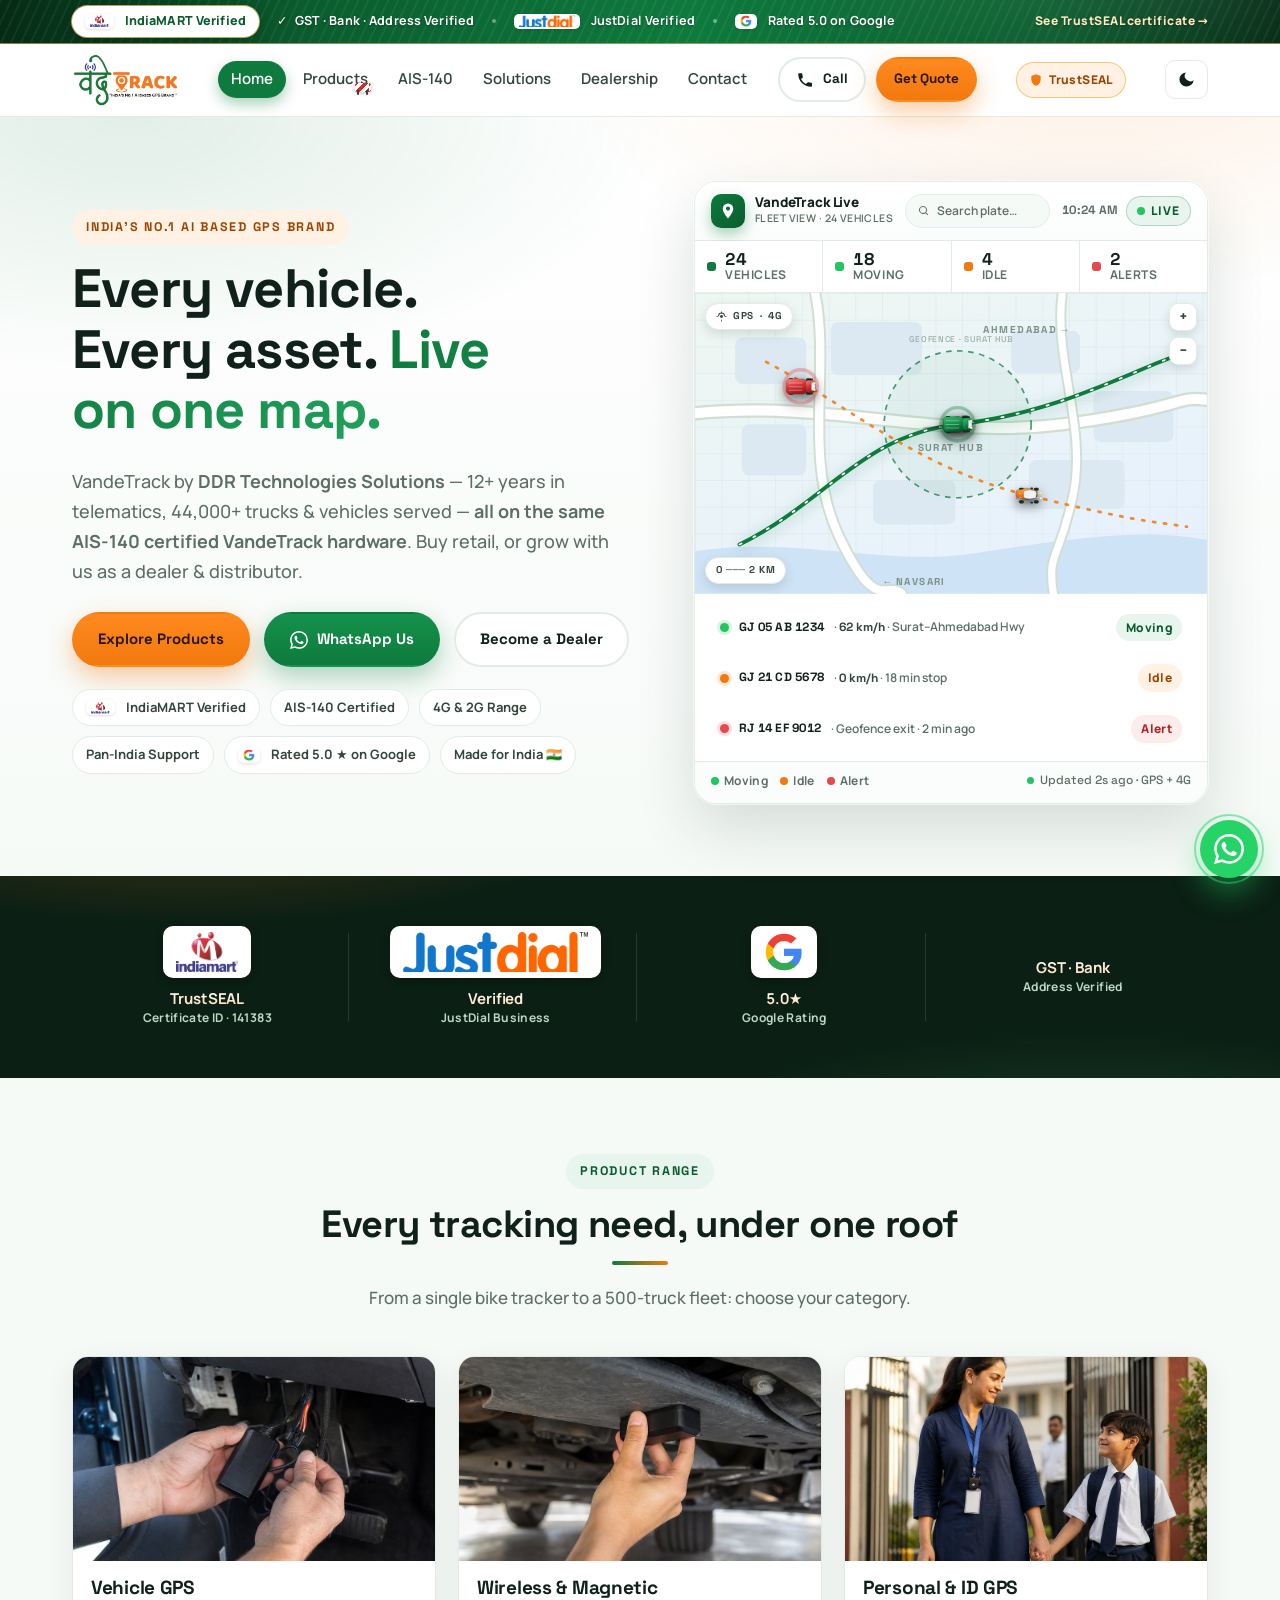
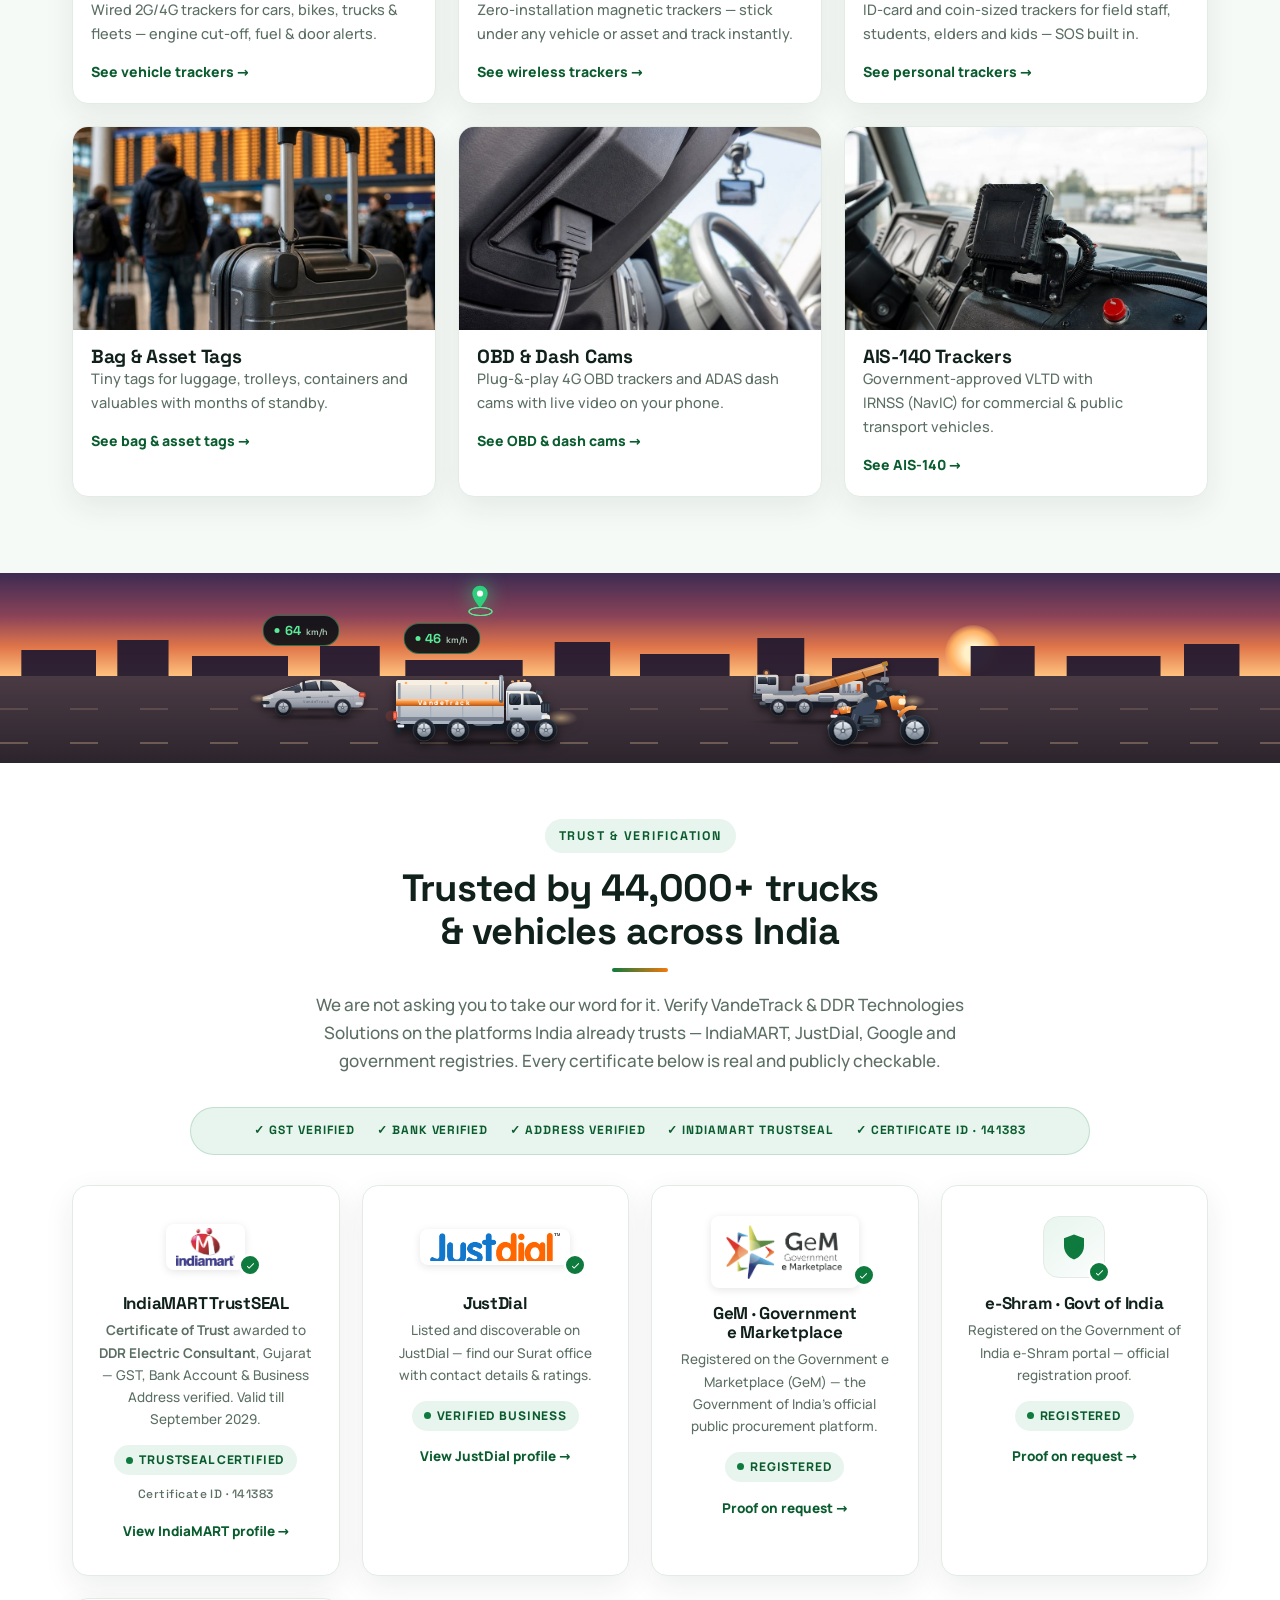
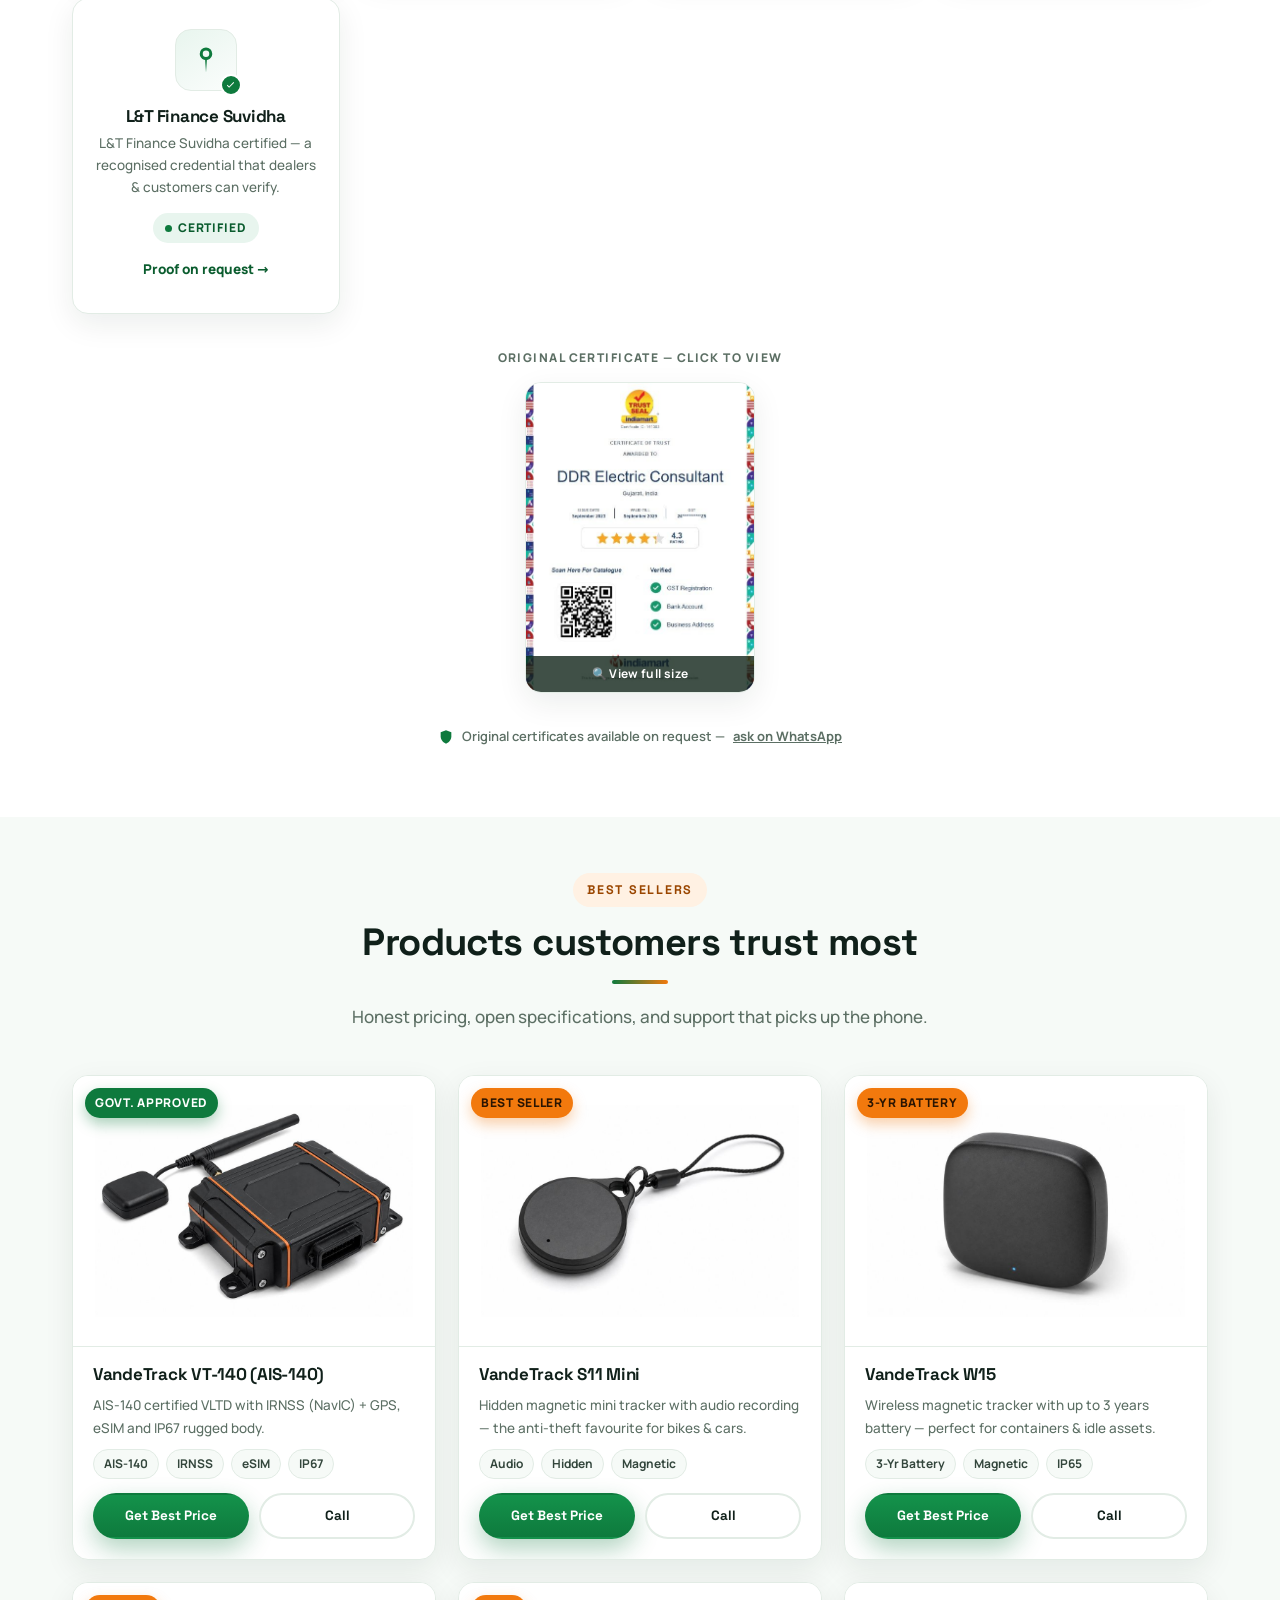
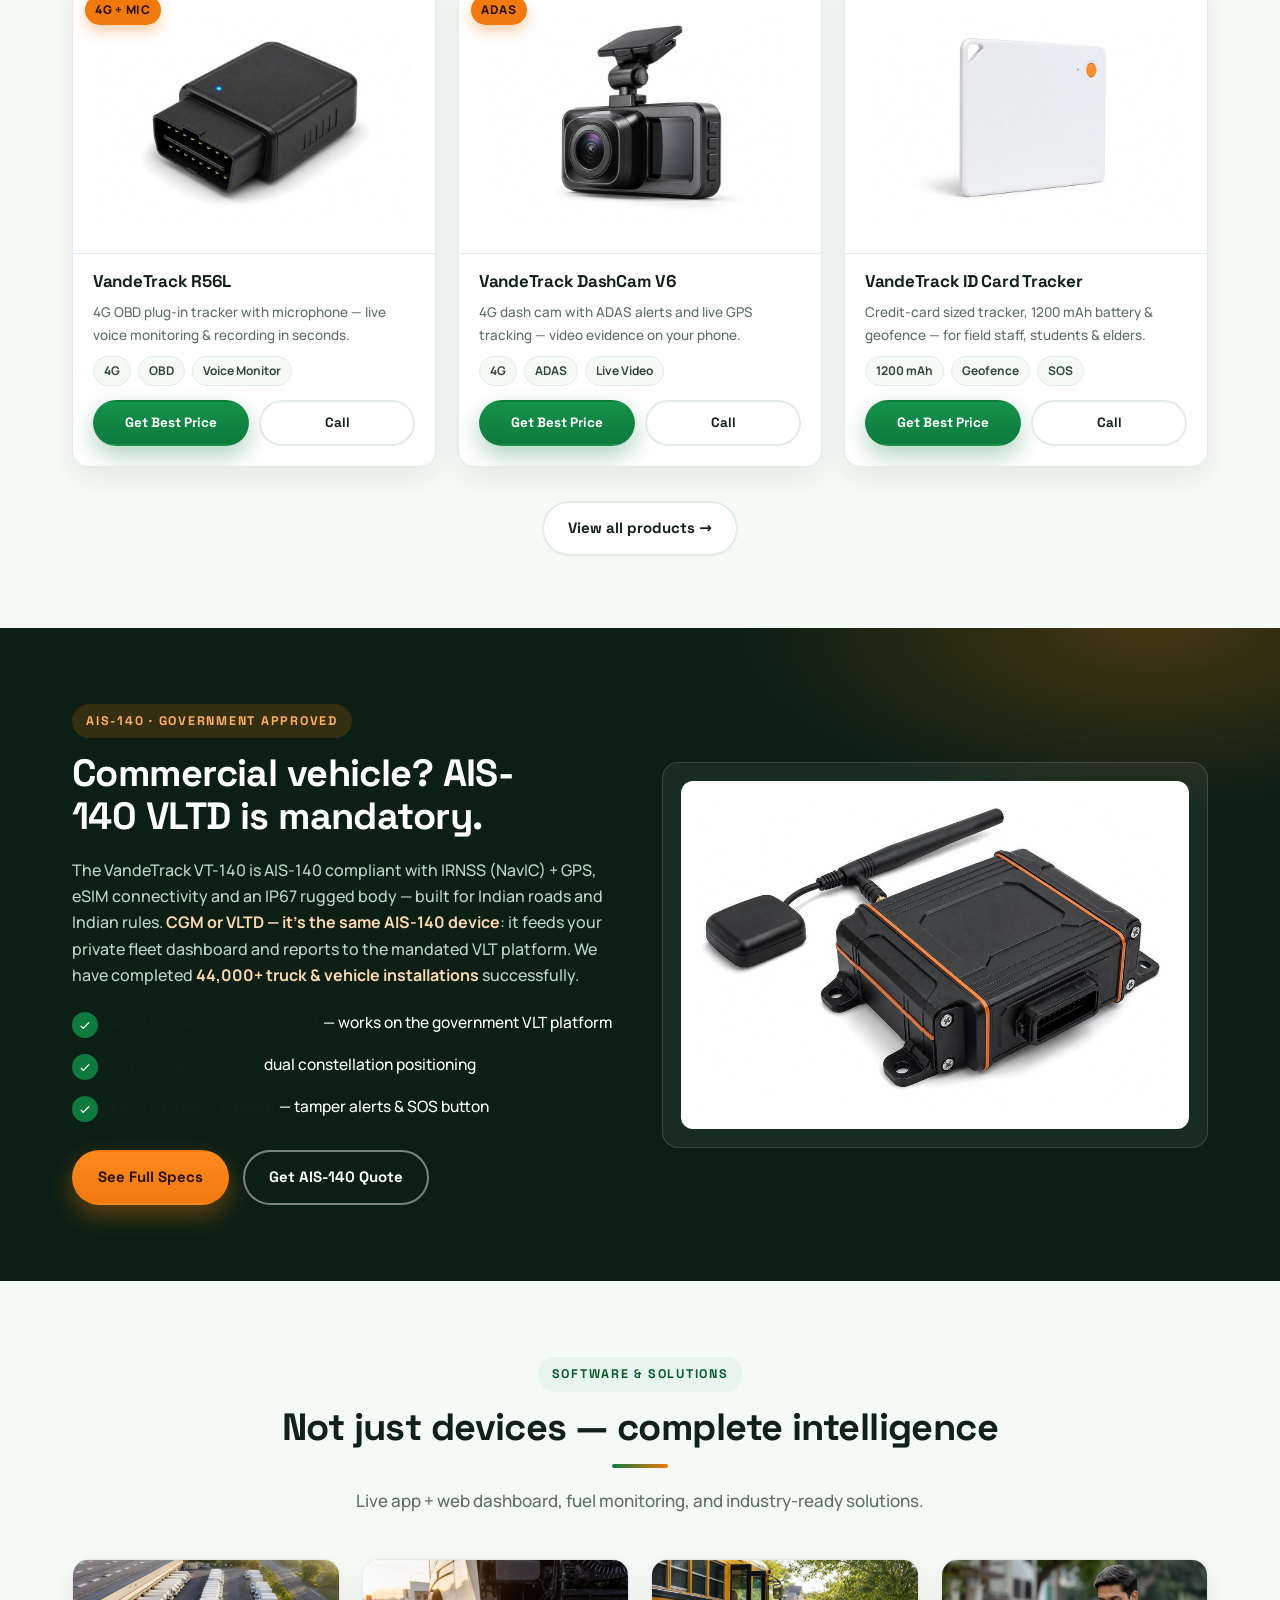
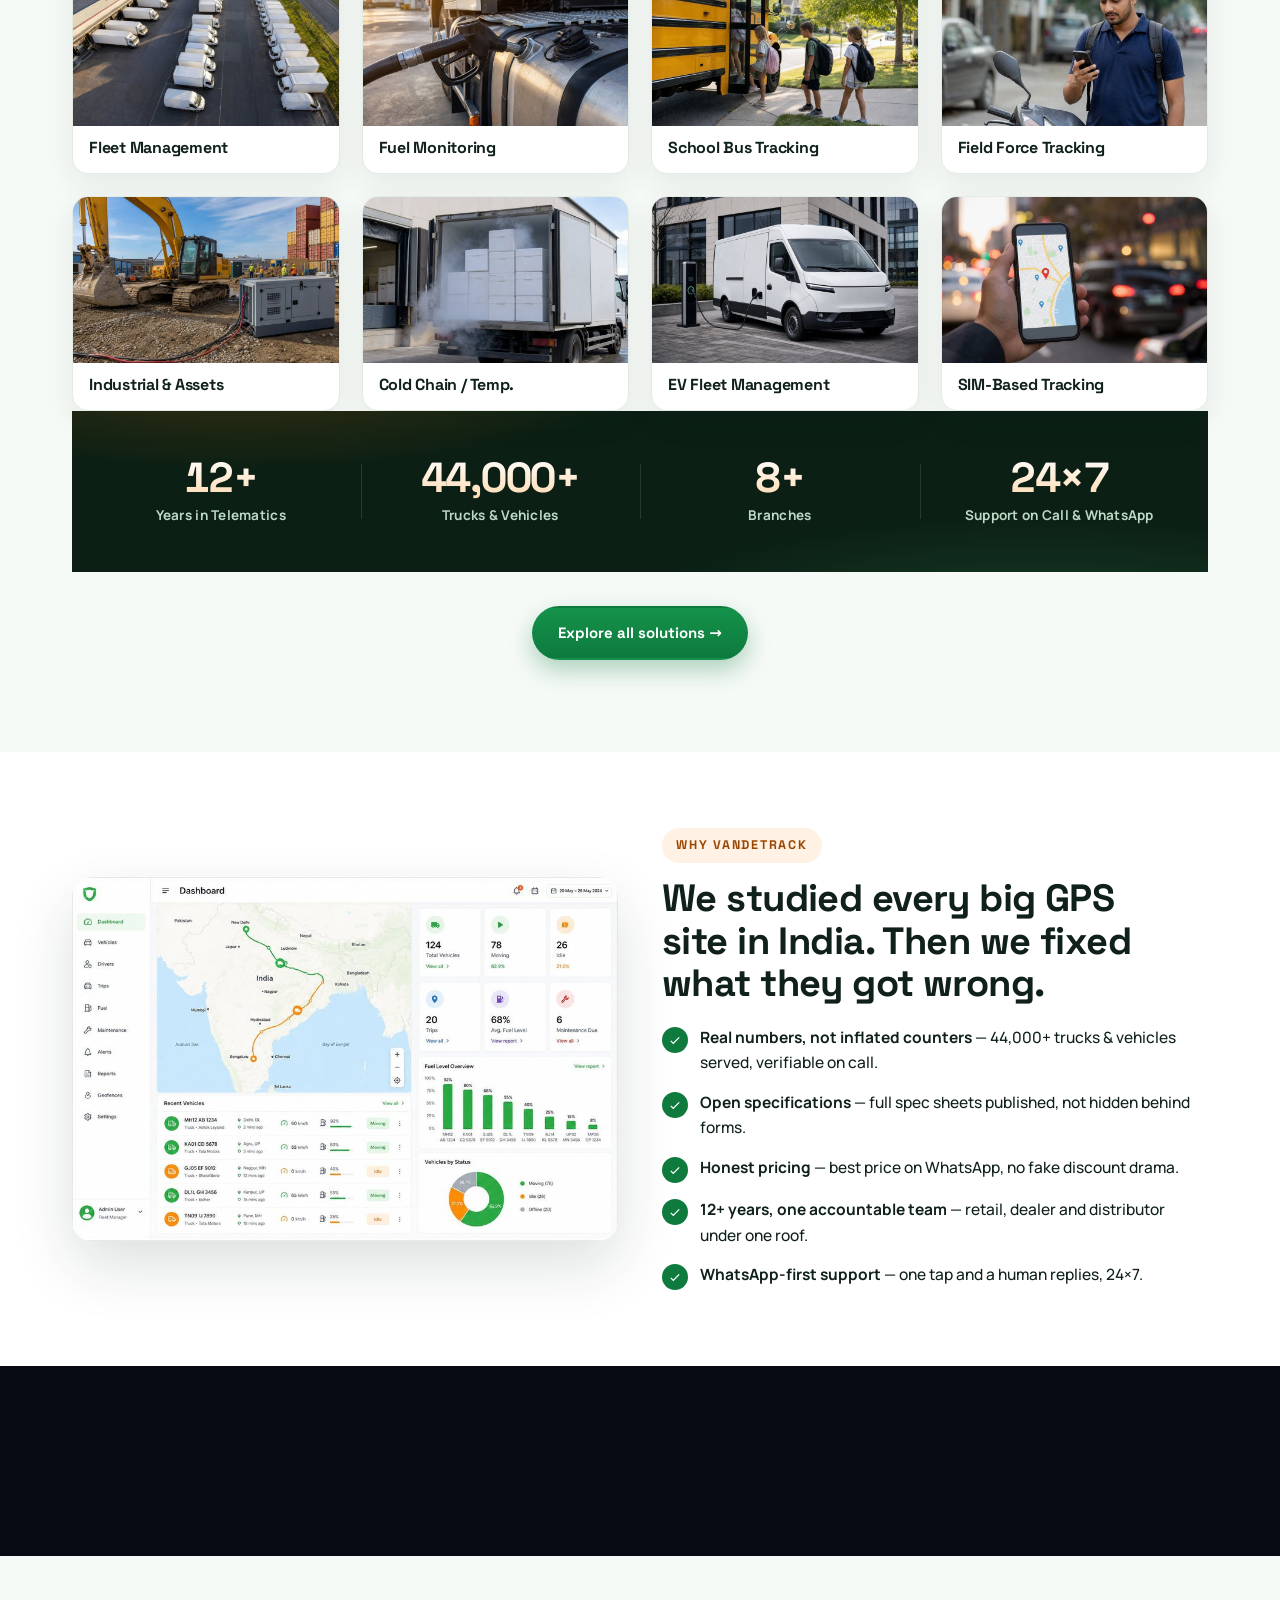
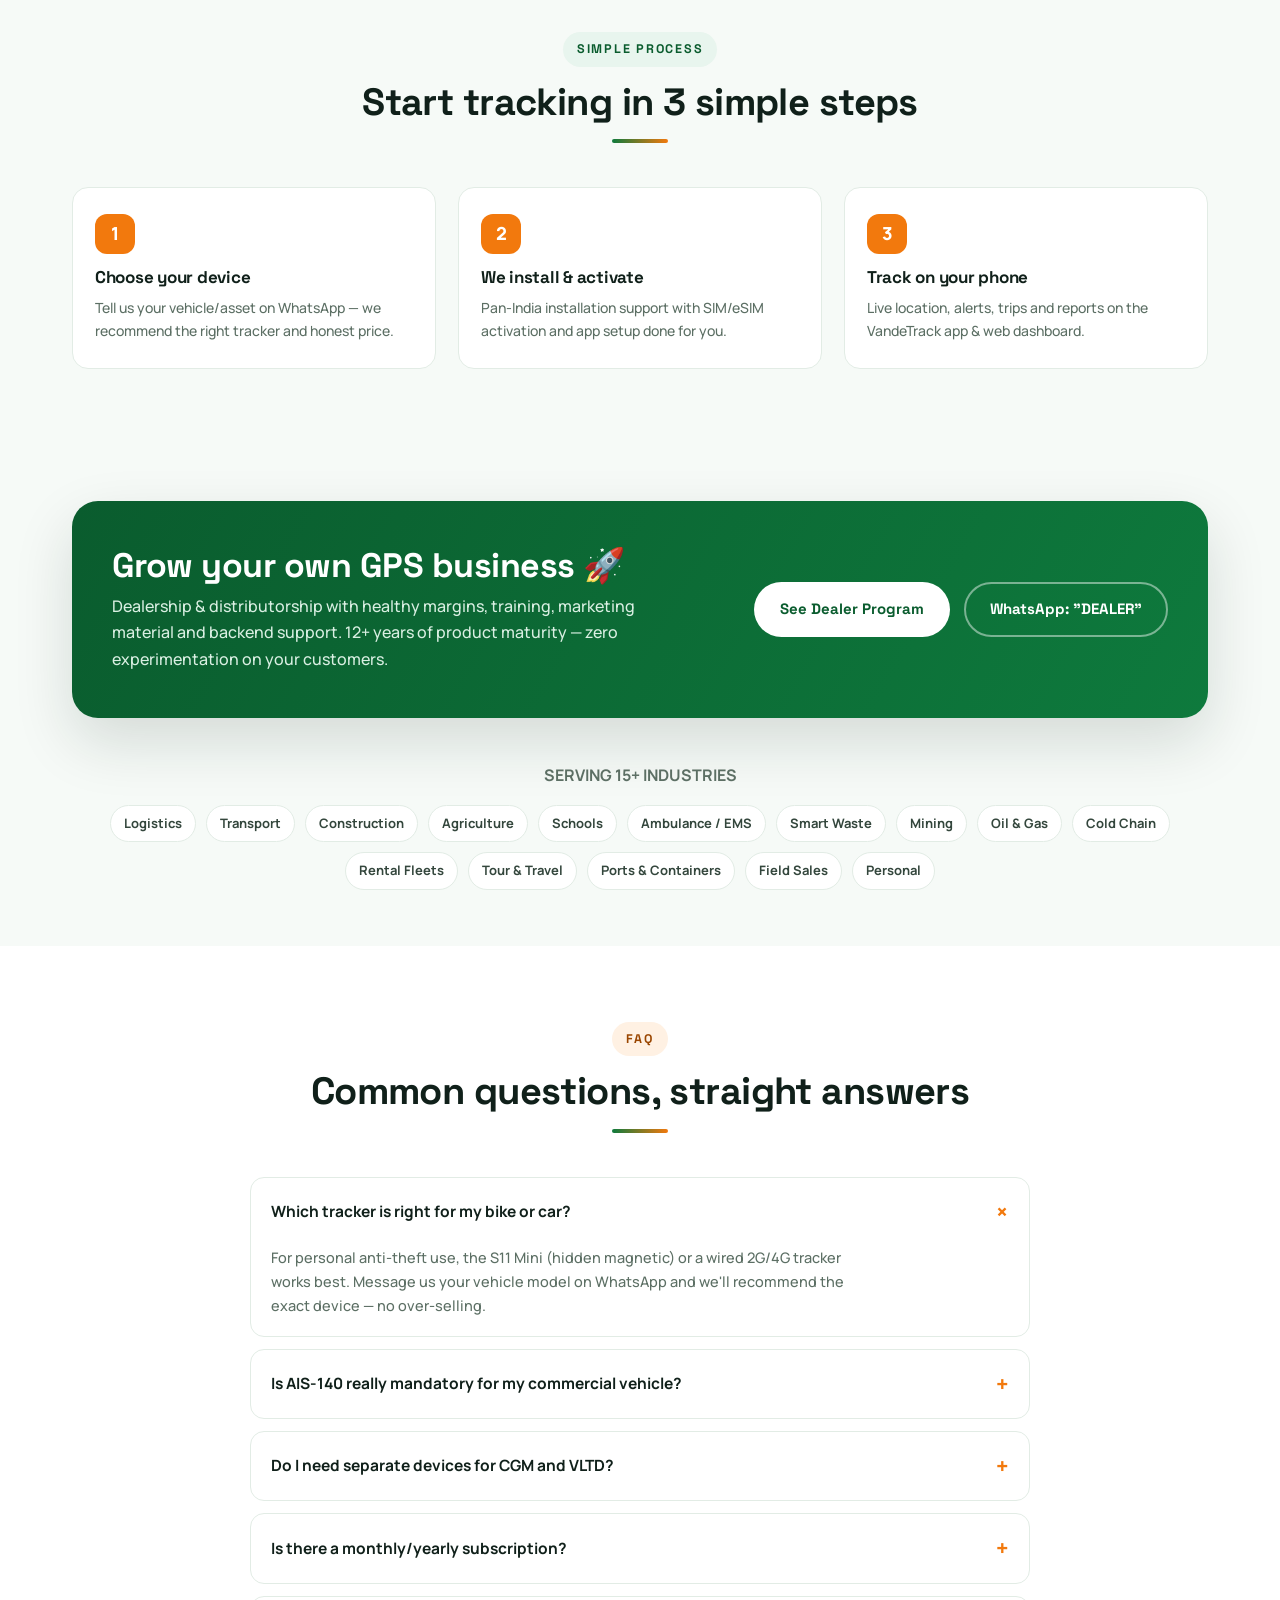
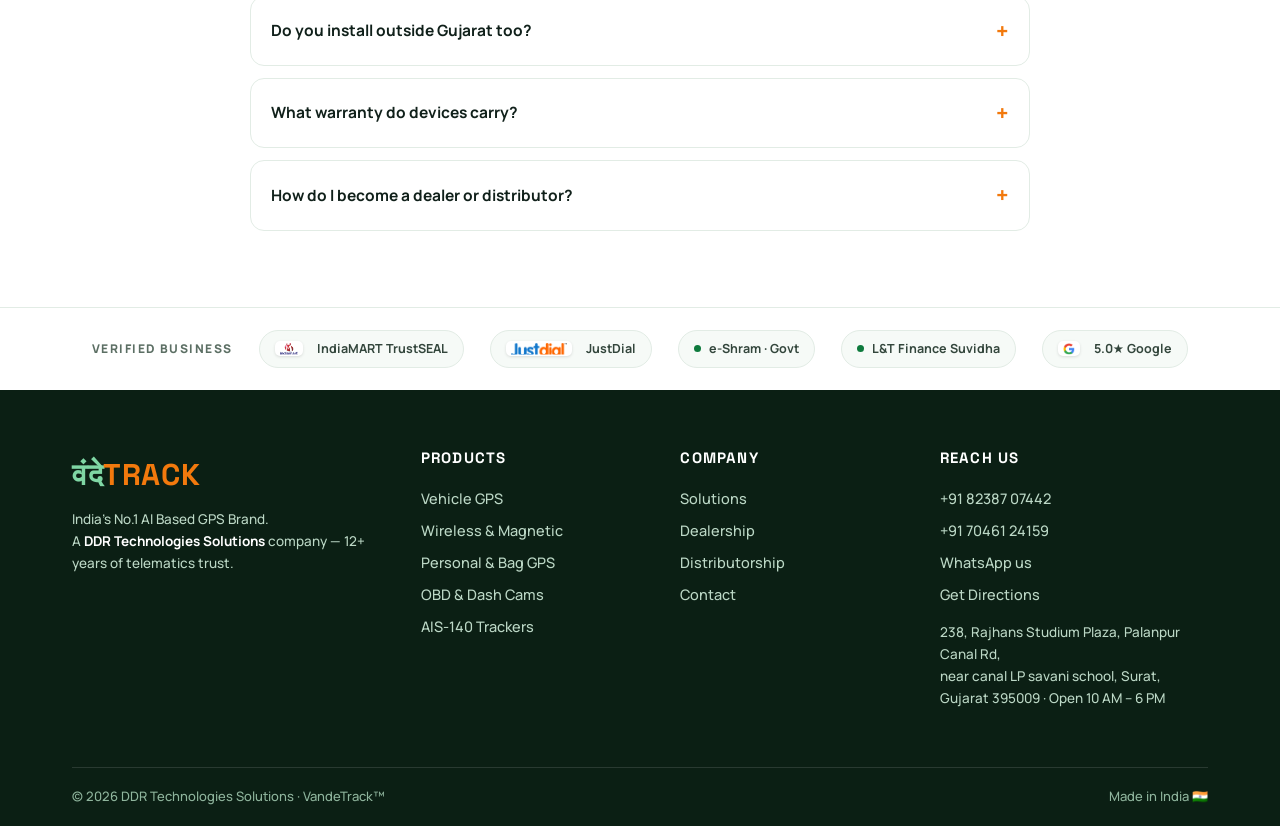
==== commit 10ce3991: "v0.9.26: sync final vandetrack.com canonical metadata" ====
--- a/index.html
+++ b/index.html
@@ -3,7 +3,7 @@
 <head>
 <meta charset="utf-8">
 <meta name="viewport" content="width=device-width, initial-scale=1">
-  <link rel="canonical" href="https://vandetrack.pages.dev/">
+  <link rel="canonical" href="https://vandetrack.com/">
 <script>document.documentElement.classList.add("js");(function(){try{var t=localStorage.getItem("vt-theme")||(matchMedia("(prefers-color-scheme: dark)").matches?"dark":"light");document.documentElement.setAttribute("data-theme",t);}catch(e){document.documentElement.setAttribute("data-theme","light");}})();</script>
 <title>VandeTrack — India's No.1 AI Based GPS Brand | DDR Technologies</title>
 <meta name="description" content="VandeTrack by DDR Technologies Solutions, Surat — vehicle GPS, AIS-140 trackers, personal & bag GPS, dash cams and fleet software. 12+ years, 44,000+ vehicles.">
@@ -14,8 +14,8 @@
 <meta property="og:type" content="website">
 <meta property="og:title" content="VandeTrack — India's No.1 AI Based GPS Brand">
 <meta property="og:description" content="Vehicle GPS, AIS-140, personal & bag trackers, dash cams and fleet software by DDR Technologies Solutions. 12+ years · 44,000+ trucks & vehicles · 8+ branches.">
-<meta property="og:image" content="https://vandetrack.pages.dev/assets/img/og-image.png">
-<meta property="og:url" content="https://vandetrack.pages.dev/">
+<meta property="og:image" content="https://vandetrack.com/assets/img/og-image.png">
+<meta property="og:url" content="https://vandetrack.com/">
   <meta name="twitter:card" content="summary_large_image">
   <link rel="preload" href="assets/fonts/spacegrotesk-latin.woff2" as="font" type="font/woff2" crossorigin>
 <link rel="preload" href="assets/fonts/manrope-latin.woff2" as="font" type="font/woff2" crossorigin>
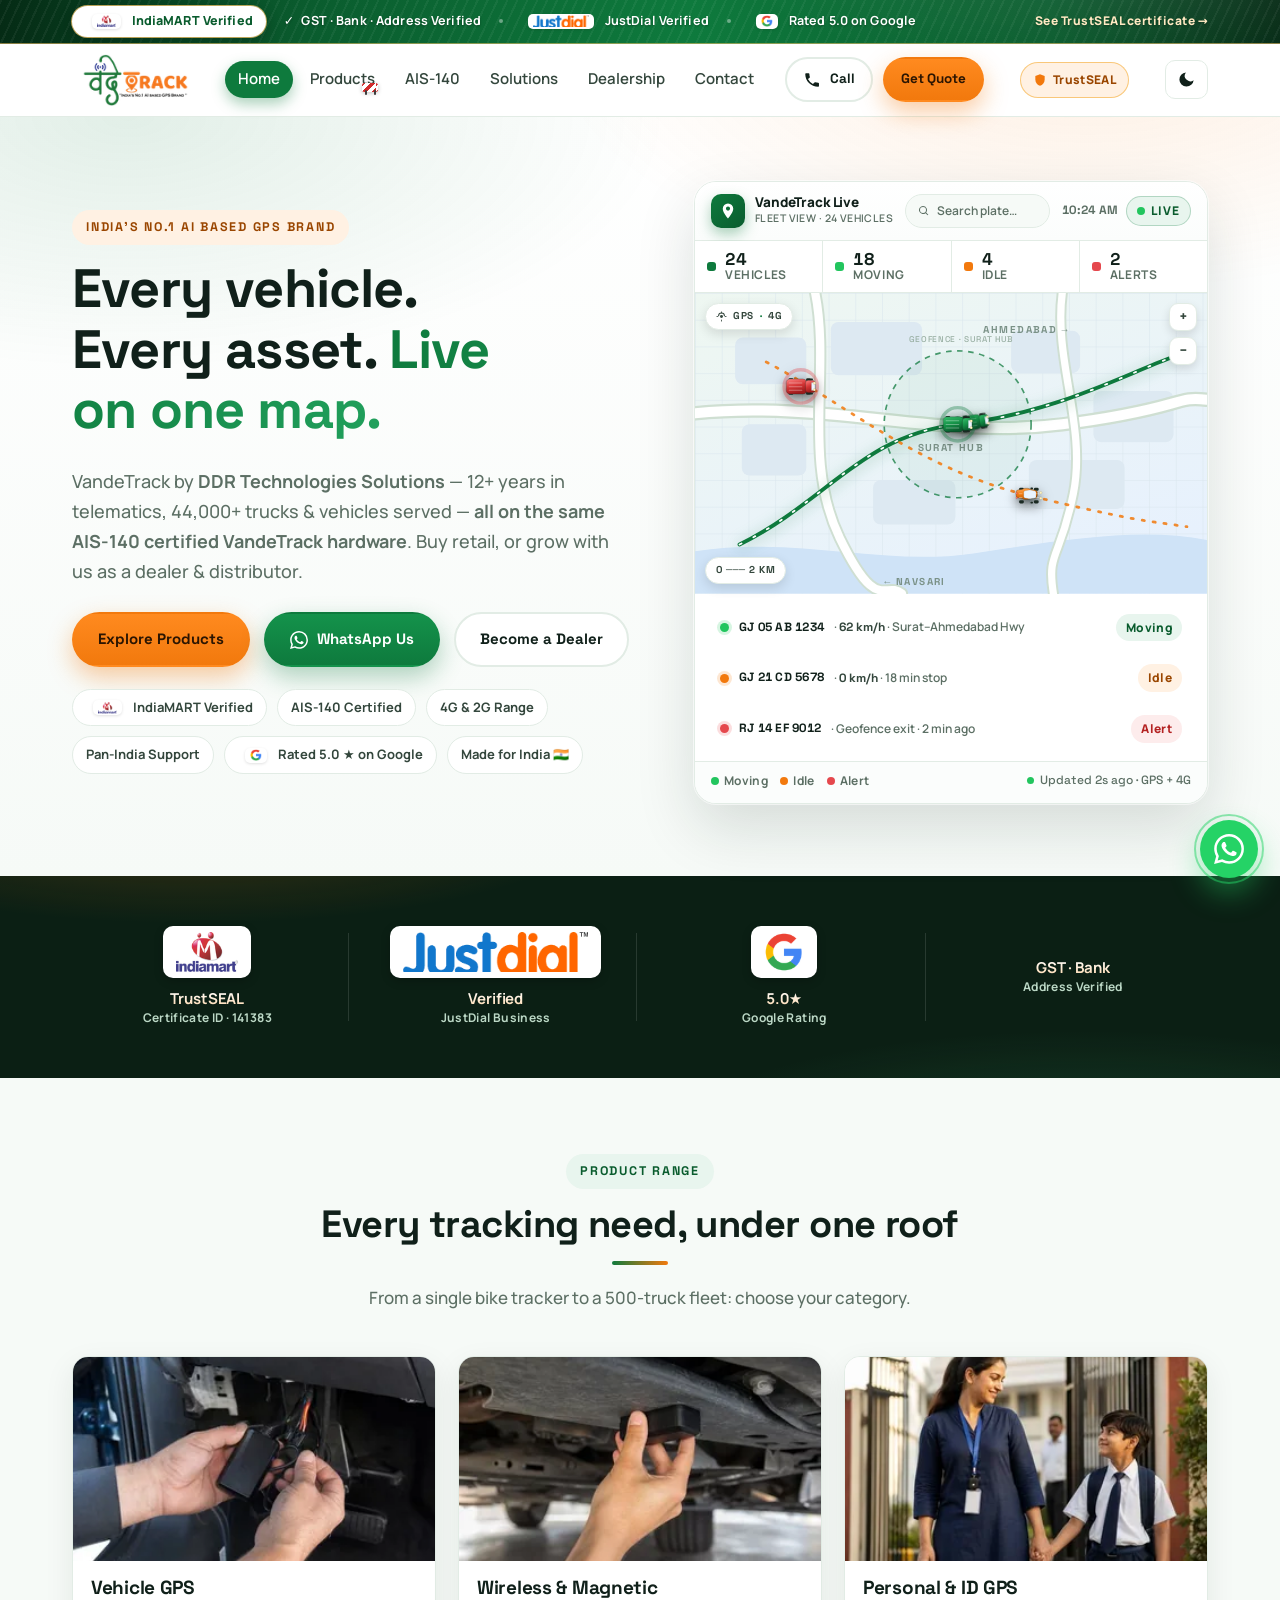
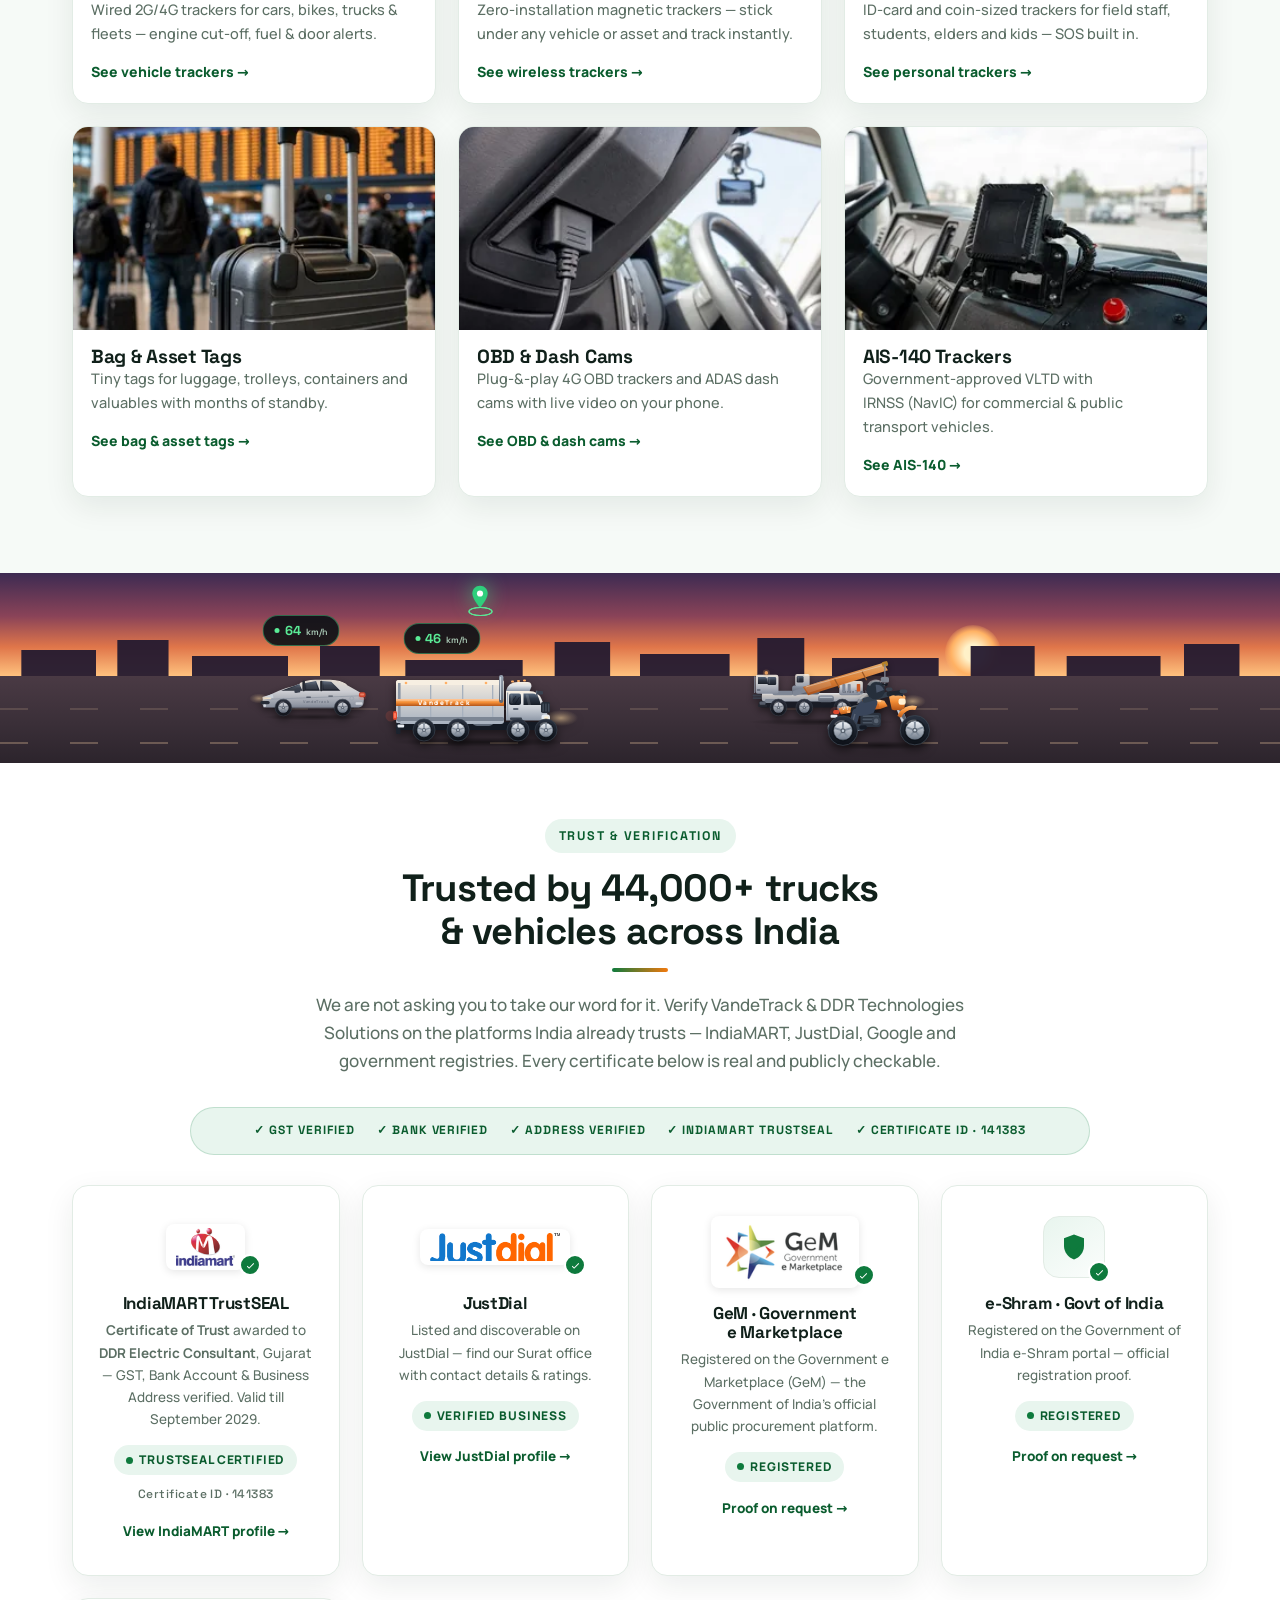
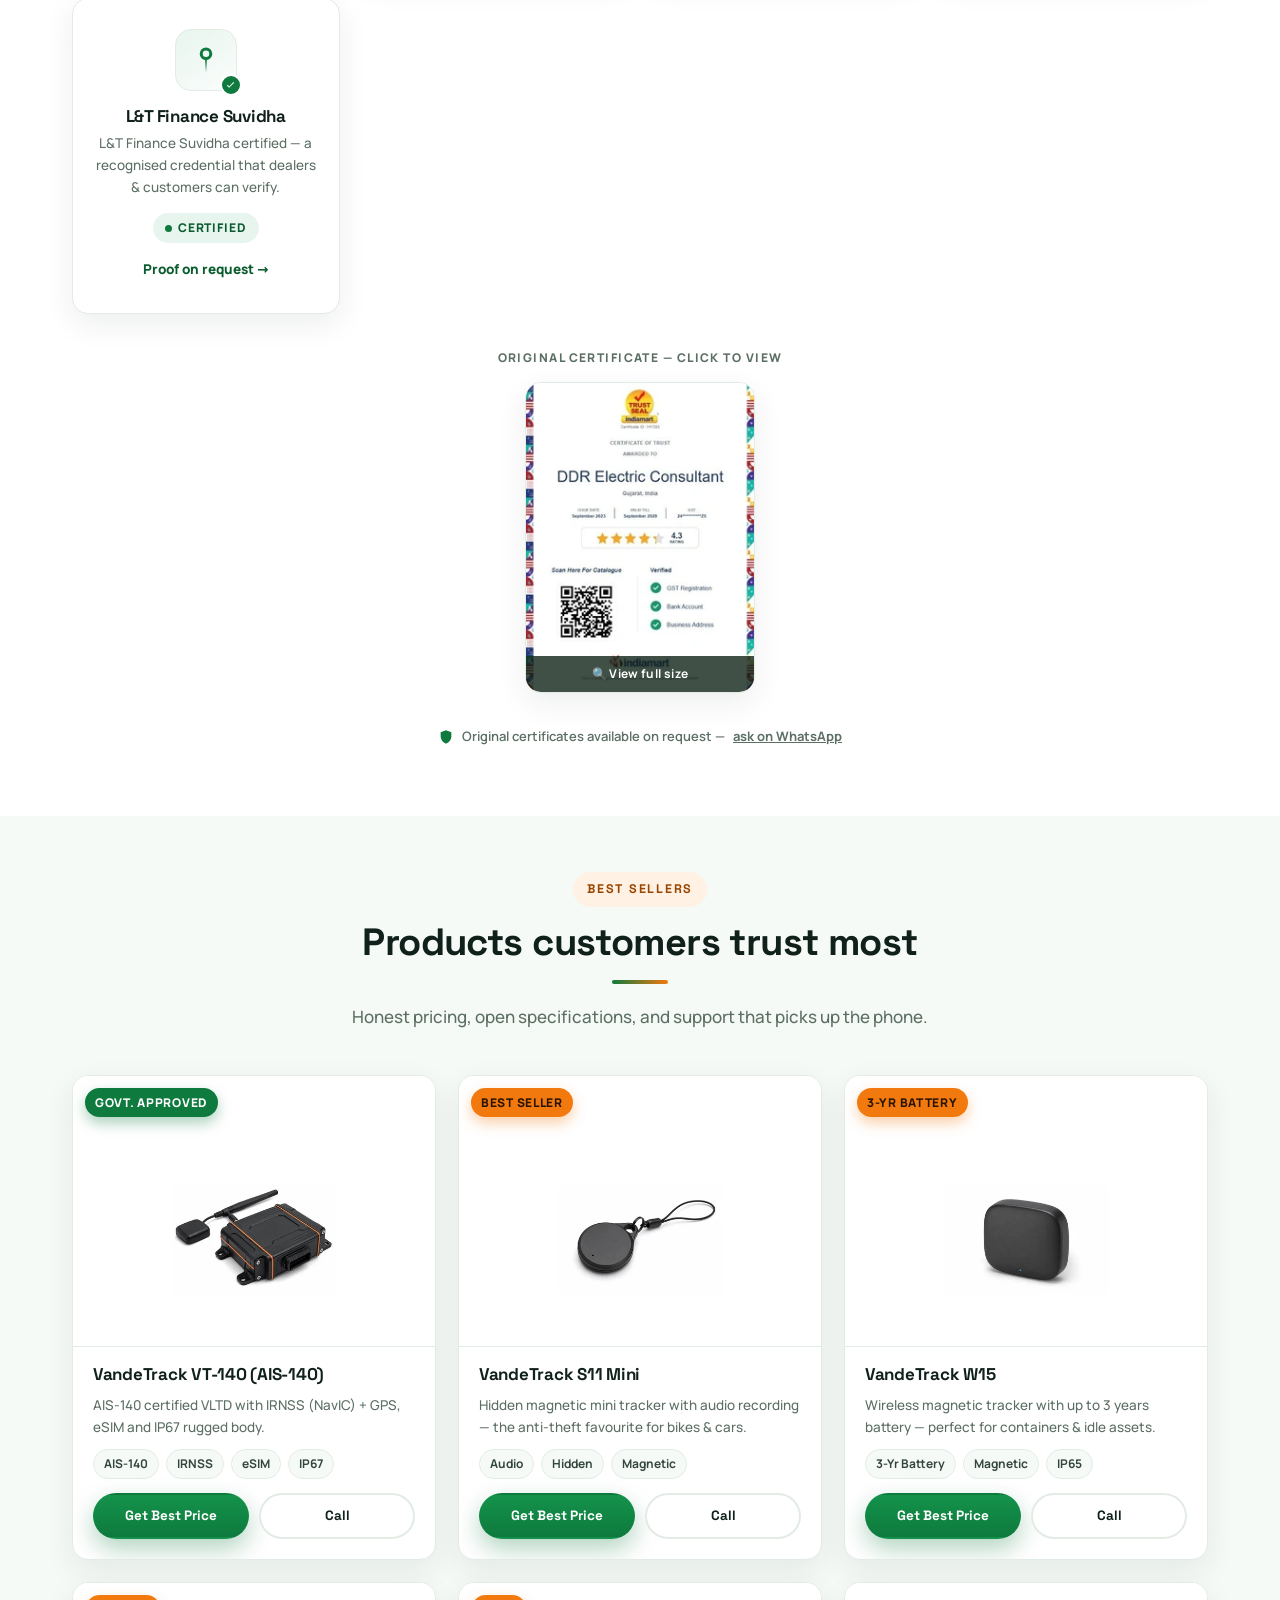
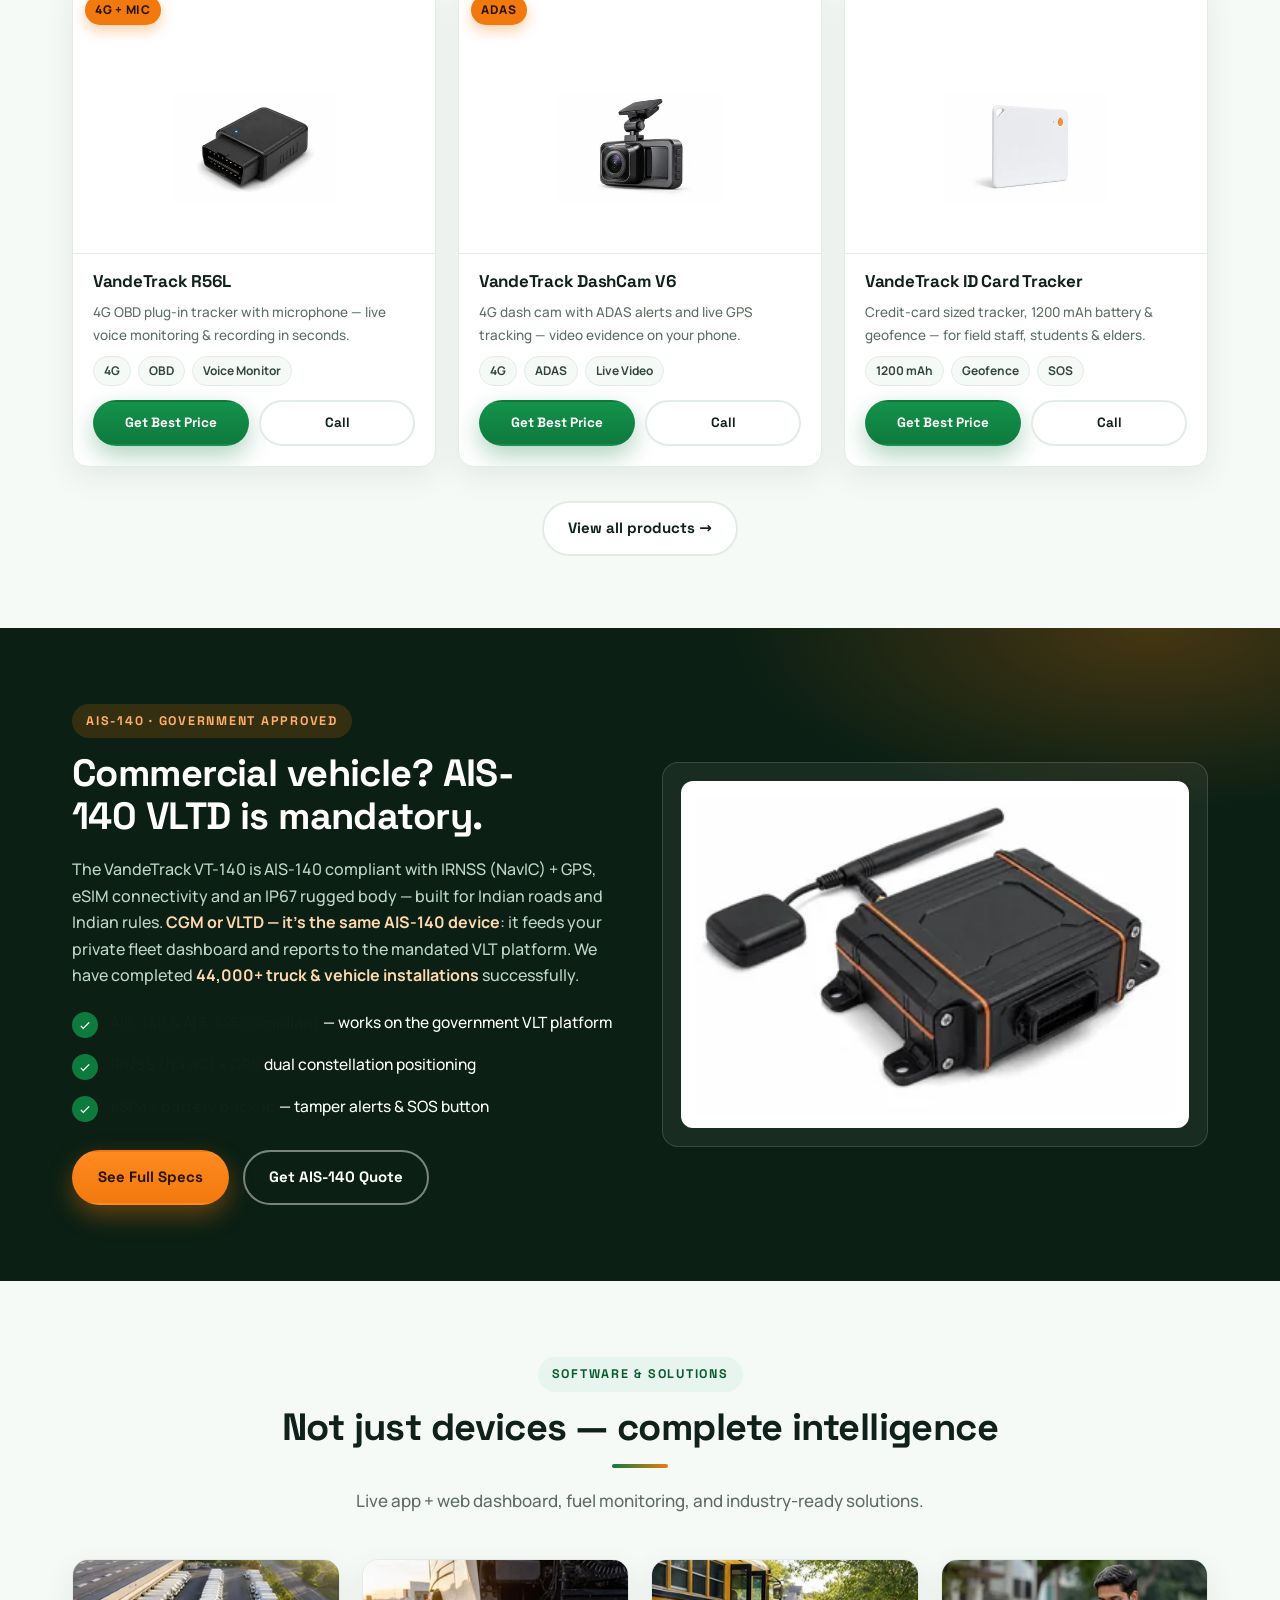
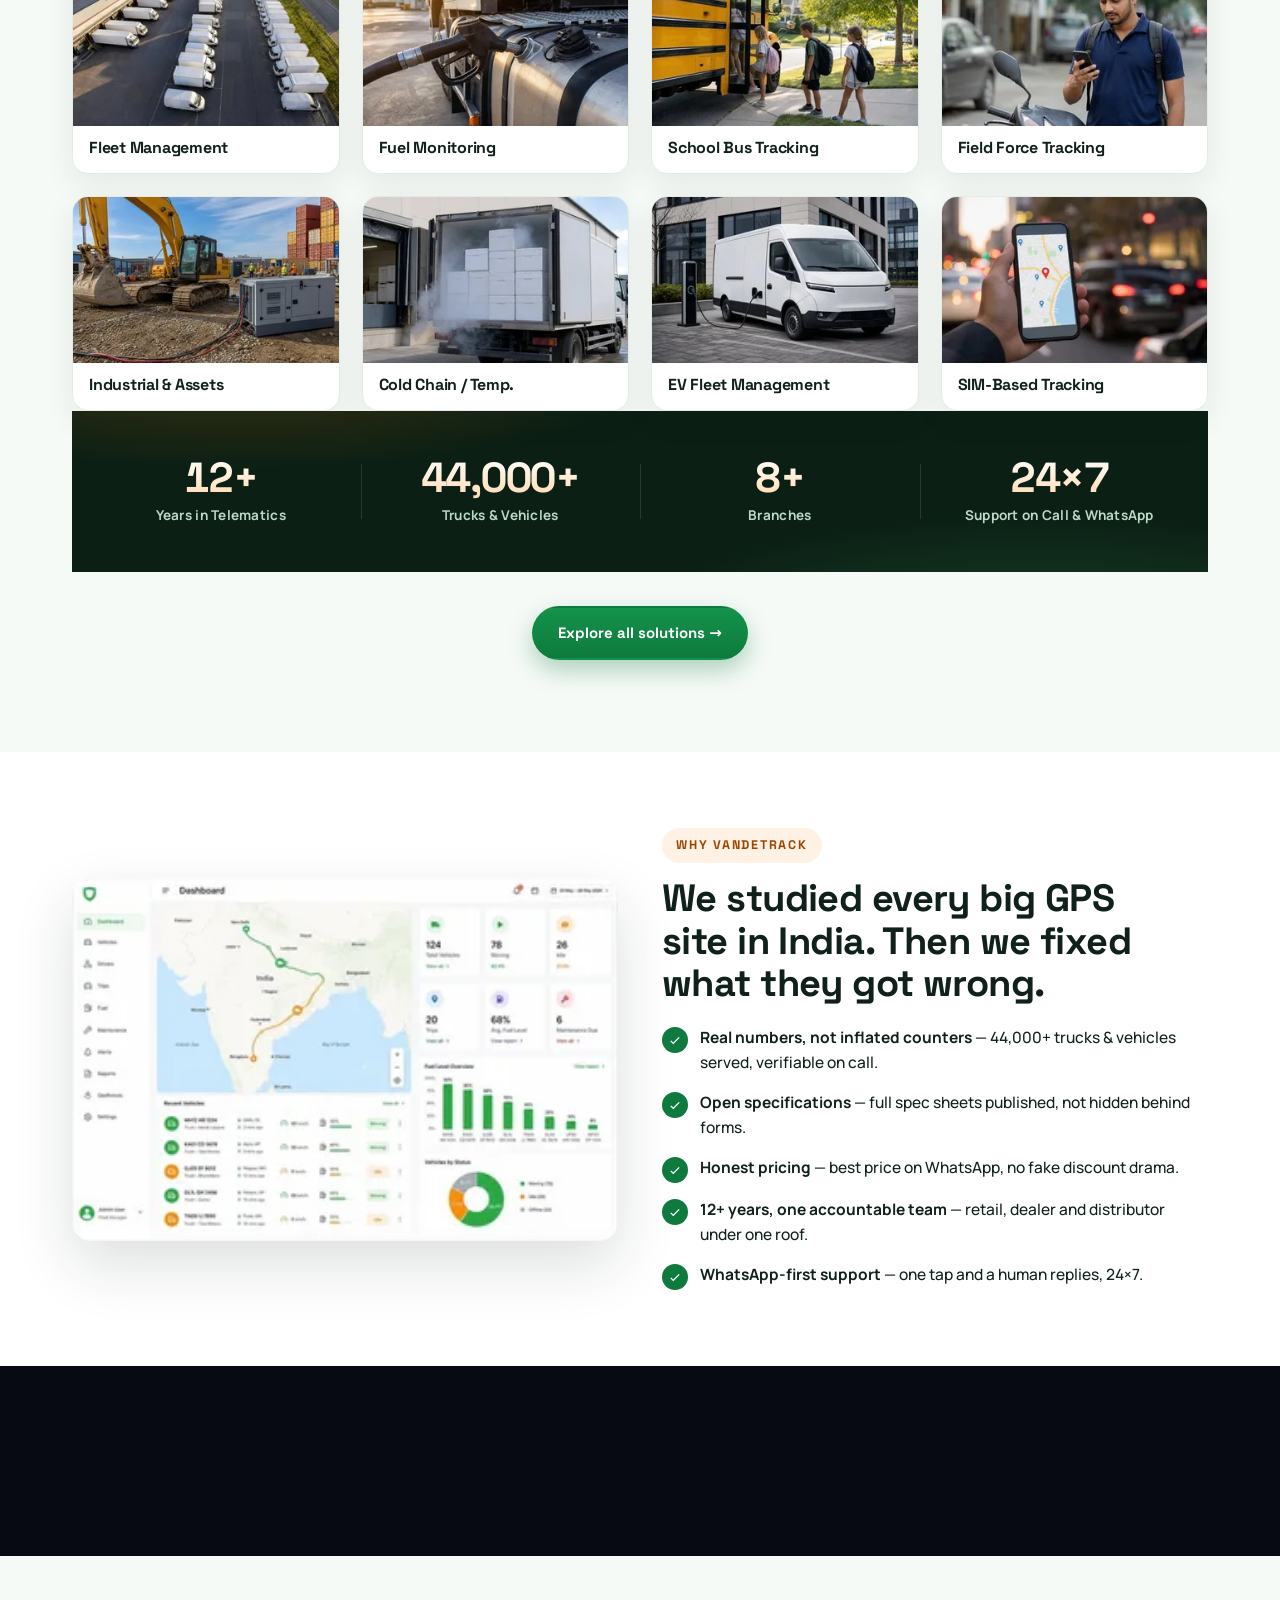
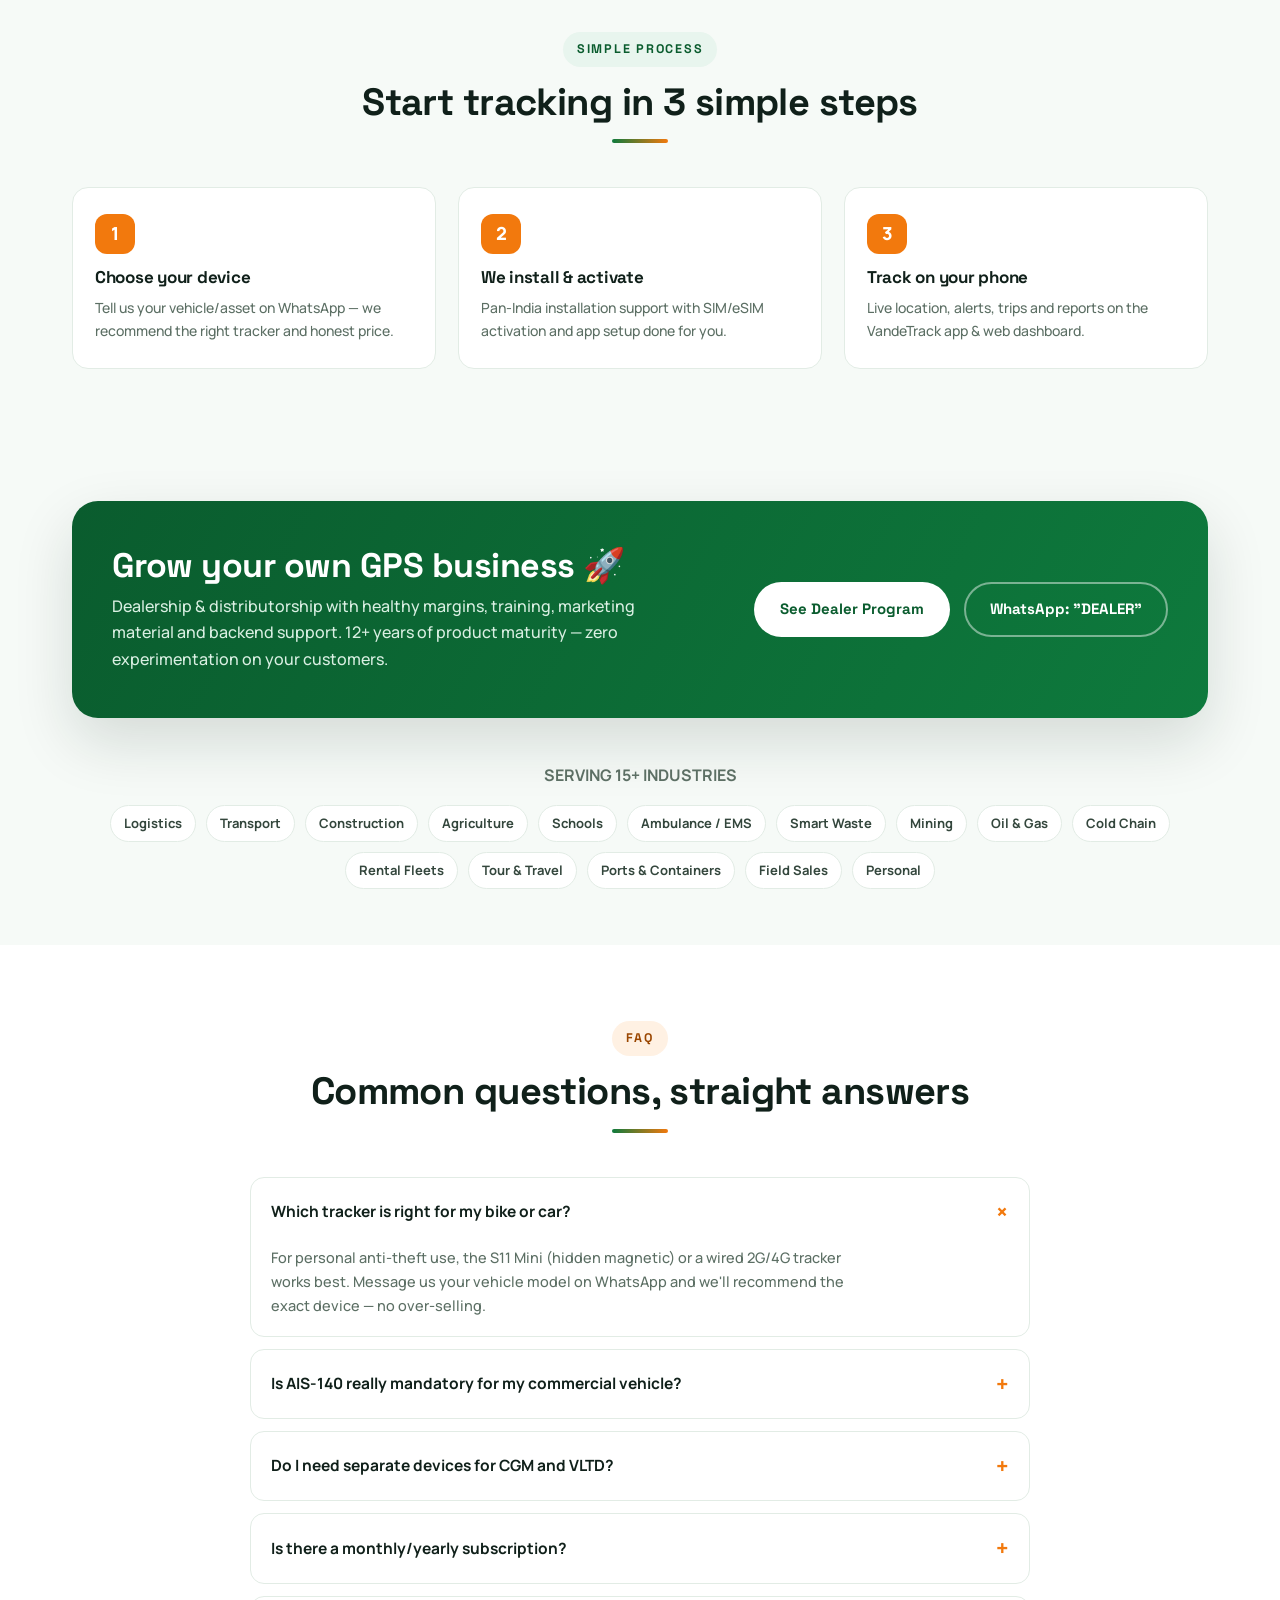
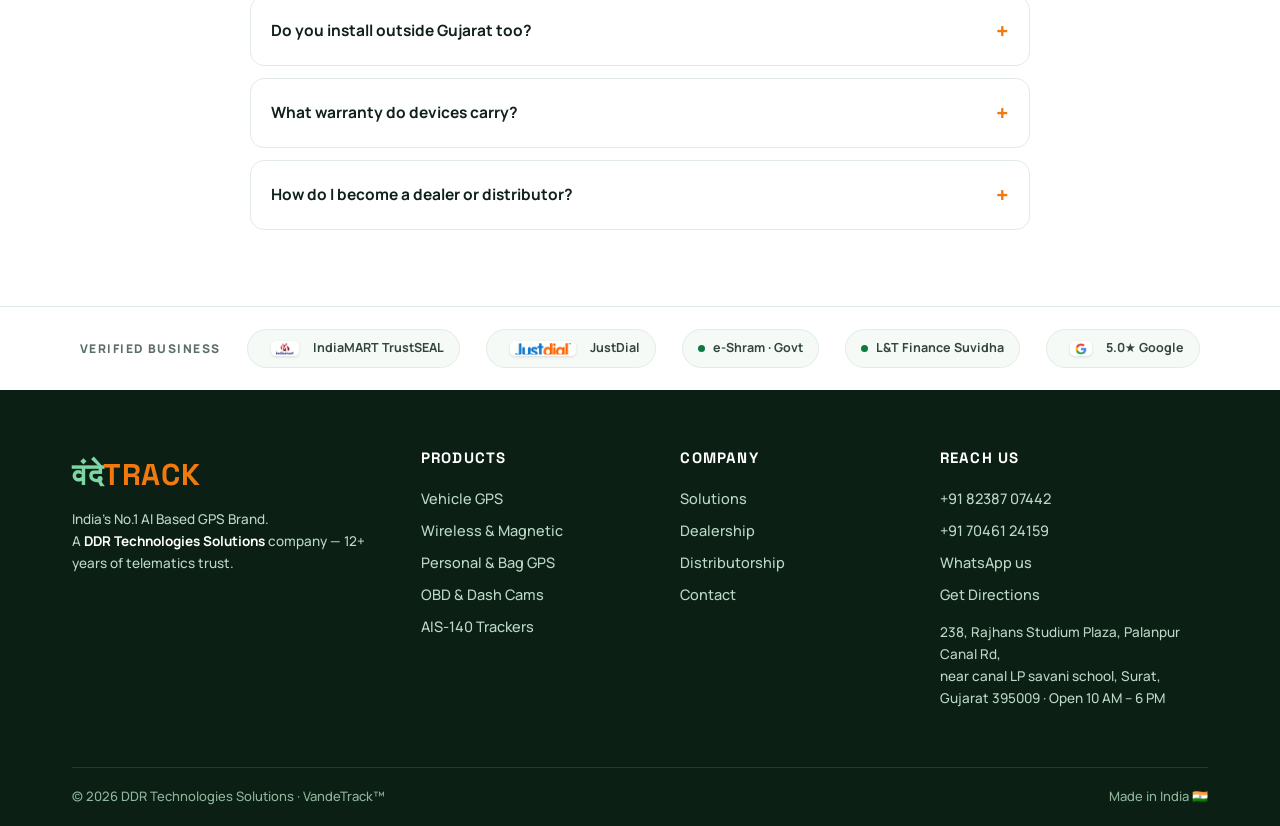
==== commit 882c46dc: "v0.9.27: publish responsive images and hashed production assets" ====
--- a/index.html
+++ b/index.html
@@ -19,7 +19,7 @@
   <meta name="twitter:card" content="summary_large_image">
   <link rel="preload" href="assets/fonts/spacegrotesk-latin.woff2" as="font" type="font/woff2" crossorigin>
 <link rel="preload" href="assets/fonts/manrope-latin.woff2" as="font" type="font/woff2" crossorigin>
-<link rel="stylesheet" href="assets/css/main.css?v=0923">
+<link rel="stylesheet" href="assets/generated/main.32fda576698e.css" data-build-source="assets/css/main.css">
 <script type="application/ld+json">
 {"@context":"https://schema.org","@type":"Organization","name":"VandeTrack","slogan":"India's No.1 AI Based GPS Brand","telephone":"+91 82387 07442","areaServed":"IN","contactPoint":[{"@type":"ContactPoint","telephone":"+91 82387 07442","contactType":"sales"},{"@type":"ContactPoint","telephone":"+91 70461 24159","contactType":"sales"}],"address":{"@type":"PostalAddress","streetAddress":"238, Rajhans Studium Plaza, Palanpur Canal Rd, near canal LP savani school","addressLocality":"Surat","addressRegion":"Gujarat","postalCode":"395009","addressCountry":"IN"},"hasMap":"https://maps.app.goo.gl/h5abqwrFxsvoFBGP6","parentOrganization":{"@type":"Organization","name":"DDR Technologies Solutions"}}
 </script>
@@ -34,14 +34,14 @@
 <div class="top-trust">
   <div class="container">
     <a class="tt-pill gold" href="https://www.indiamart.com/ddr-electric-consultant/" target="_blank" rel="noopener">
-      <img class="tlogo" src="assets/img/logo-indiamart.png" alt="IndiaMART" loading="lazy">
+      <picture class="vt-media"><source type="image/webp" srcset="assets/generated/logo-indiamart-96.fc6fbabf73ec.webp 96w, assets/generated/logo-indiamart-192.663f0d55f699.webp 192w, assets/generated/logo-indiamart-320.2b7434f16775.webp 320w" sizes="19px"><img class="tlogo" src="assets/img/logo-indiamart.png" alt="IndiaMART" loading="lazy" width="1075" height="691" decoding="async"></picture>
       IndiaMART Verified
     </a>
     <span class="tt-pill tt-hide-s"><span class="tt-check">&#10003;</span> GST &middot; Bank &middot; Address Verified</span>
     <span class="tt-dot-sep tt-hide-s"></span>
-    <a class="tt-pill" href="https://jsdl.in/RSL-YBH1792233332" target="_blank" rel="noopener"><img class="tlogo" src="assets/img/logo-justdial.png" alt="JustDial" loading="lazy"> JustDial Verified</a>
+    <a class="tt-pill" href="https://jsdl.in/RSL-YBH1792233332" target="_blank" rel="noopener"><picture class="vt-media"><source type="image/webp" srcset="assets/generated/logo-justdial-241.58c488ab593e.webp 241w" sizes="56px"><img class="tlogo" src="assets/img/logo-justdial.png" alt="JustDial" loading="lazy" width="241" height="52" decoding="async"></picture> JustDial Verified</a>
     <span class="tt-dot-sep tt-hide-s"></span>
-    <a class="tt-pill" href="https://maps.app.goo.gl/h5abqwrFxsvoFBGP6" target="_blank" rel="noopener"><img class="tlogo" src="assets/img/logo-google-g.png" alt="Google" loading="lazy"> Rated 5.0 on Google</a>
+    <a class="tt-pill" href="https://maps.app.goo.gl/h5abqwrFxsvoFBGP6" target="_blank" rel="noopener"><picture class="vt-media"><source type="image/webp" srcset="assets/generated/logo-google-g-64.96b6c70feb06.webp 64w, assets/generated/logo-google-g-128.f98ffc818cda.webp 128w, assets/generated/logo-google-g-256.89038f8f02e1.webp 256w" sizes="12px"><img class="tlogo" src="assets/img/logo-google-g.png" alt="Google" loading="lazy" width="256" height="256" decoding="async"></picture> Rated 5.0 on Google</a>
     <a class="tt-cta" href="index.html#trust">See TrustSEAL certificate &rarr;</a>
   </div>
 </div>
@@ -49,7 +49,7 @@
   <div class="container header-row">
     <a class="brand" href="index.html" aria-label="VandeTrack — home">
         <span class="brand-hint" aria-hidden="true">Home</span>
-      <img class="brand-logo" src="assets/img/logo.png" alt="VandeTrack — India's No.1 AI Based GPS Brand">
+      <picture class="vt-media"><source type="image/webp" srcset="assets/generated/logo-128.0cabbb47fb11.webp 128w, assets/generated/logo-256.830bc9236de6.webp 256w, assets/generated/logo-384.02246c2352b9.webp 384w" sizes="107px"><img class="brand-logo" src="assets/img/logo.png" alt="VandeTrack — India's No.1 AI Based GPS Brand" width="715" height="349" decoding="async" data-logo-light-srcset="assets/generated/logo-128.0cabbb47fb11.webp 128w, assets/generated/logo-256.830bc9236de6.webp 256w, assets/generated/logo-384.02246c2352b9.webp 384w" data-logo-dark-srcset="assets/generated/logo-dark-128.7a1529db13dc.webp 128w, assets/generated/logo-dark-256.50a7842fcc1e.webp 256w, assets/generated/logo-dark-384.c12b71ca05ec.webp 384w"></picture>
     </a>
     <nav class="main-nav" id="mainNav" aria-label="Main navigation">
       <span class="nav-pill" aria-hidden="true"></span>
@@ -98,11 +98,11 @@
         <a class="btn btn-ghost" href="dealership.html">Become a Dealer</a>
       </div>
       <div class="hero-points">
-        <a class="chip chip-gold" href="https://www.indiamart.com/ddr-electric-consultant/" target="_blank" rel="noopener" style="text-decoration:none"><img class="tlogo" src="assets/img/logo-indiamart.png" alt="IndiaMART" loading="lazy"> IndiaMART Verified</a>
+        <a class="chip chip-gold" href="https://www.indiamart.com/ddr-electric-consultant/" target="_blank" rel="noopener" style="text-decoration:none"><picture class="vt-media"><source type="image/webp" srcset="assets/generated/logo-indiamart-96.fc6fbabf73ec.webp 96w, assets/generated/logo-indiamart-192.663f0d55f699.webp 192w, assets/generated/logo-indiamart-320.2b7434f16775.webp 320w" sizes="19px"><img class="tlogo" src="assets/img/logo-indiamart.png" alt="IndiaMART" loading="lazy" width="1075" height="691" decoding="async"></picture> IndiaMART Verified</a>
         <span class="chip">AIS-140 Certified</span>
         <span class="chip">4G &amp; 2G Range</span>
         <span class="chip">Pan-India Support</span>
-        <a class="chip" href="https://maps.app.goo.gl/h5abqwrFxsvoFBGP6" target="_blank" rel="noopener" style="text-decoration:none"><img class="tlogo" src="assets/img/logo-google-g.png" alt="Google" loading="lazy"> Rated 5.0 ★ on Google</a>
+        <a class="chip" href="https://maps.app.goo.gl/h5abqwrFxsvoFBGP6" target="_blank" rel="noopener" style="text-decoration:none"><picture class="vt-media"><source type="image/webp" srcset="assets/generated/logo-google-g-64.96b6c70feb06.webp 64w, assets/generated/logo-google-g-128.f98ffc818cda.webp 128w, assets/generated/logo-google-g-256.89038f8f02e1.webp 256w" sizes="12px"><img class="tlogo" src="assets/img/logo-google-g.png" alt="Google" loading="lazy" width="256" height="256" decoding="async"></picture> Rated 5.0 ★ on Google</a>
         <span class="chip">Made for India 🇮🇳</span>
       </div>
     </div>
@@ -319,15 +319,15 @@
 <div class="statbar certbar" id="certs">
   <div class="container">
     <a class="stat cert-item" href="https://www.indiamart.com/ddr-electric-consultant/" target="_blank" rel="noopener">
-      <img class="cert-logo" src="assets/img/logo-indiamart.png" alt="IndiaMART" loading="eager">
+      <span class="cert-logo-frame" style="--cert-logo-width:62.2287px"><picture class="vt-media"><source type="image/webp" srcset="assets/generated/logo-indiamart-96.fc6fbabf73ec.webp 96w, assets/generated/logo-indiamart-192.663f0d55f699.webp 192w, assets/generated/logo-indiamart-320.2b7434f16775.webp 320w" sizes="63px"><img class="cert-logo" src="assets/img/logo-indiamart.png" alt="IndiaMART" loading="eager" width="1075" height="691" decoding="async"></picture></span>
       <b>TrustSEAL</b><span>Certificate ID &middot; 141383</span>
     </a>
     <a class="stat cert-item" href="https://jsdl.in/RSL-YBH1792233332" target="_blank" rel="noopener">
-      <img class="cert-logo" src="assets/img/logo-justdial.png" alt="JustDial" loading="eager">
+      <span class="cert-logo-frame" style="--cert-logo-width:185.3846px"><picture class="vt-media"><source type="image/webp" srcset="assets/generated/logo-justdial-241.58c488ab593e.webp 241w" sizes="186px"><img class="cert-logo" src="assets/img/logo-justdial.png" alt="JustDial" loading="eager" width="241" height="52" decoding="async"></picture></span>
       <b>Verified</b><span>JustDial Business</span>
     </a>
     <a class="stat cert-item" href="https://maps.app.goo.gl/h5abqwrFxsvoFBGP6" target="_blank" rel="noopener">
-      <img class="cert-logo" src="assets/img/logo-google-g.png" alt="Google" loading="eager">
+      <span class="cert-logo-frame" style="--cert-logo-width:40.0000px"><picture class="vt-media"><source type="image/webp" srcset="assets/generated/logo-google-g-64.96b6c70feb06.webp 64w, assets/generated/logo-google-g-128.f98ffc818cda.webp 128w, assets/generated/logo-google-g-256.89038f8f02e1.webp 256w" sizes="40px"><img class="cert-logo" src="assets/img/logo-google-g.png" alt="Google" loading="eager" width="256" height="256" decoding="async"></picture></span>
       <b>5.0&#9733;</b><span>Google Rating</span>
     </a>
     <div class="stat cert-item">
@@ -346,37 +346,37 @@
     </div>
     <div class="grid grid-3">
       <a class="card cat-card" href="products.html" style="text-decoration:none">
-        <div class="cat-img"><img src="assets/img/cat-vehicle.jpg" alt="Vehicle GPS tracker installation in a car" loading="lazy"></div>
+        <div class="cat-img"><picture class="vt-media"><source type="image/webp" srcset="assets/generated/cat-vehicle-320.ec88f8fe572f.webp 320w, assets/generated/cat-vehicle-640.a6fe25fcda22.webp 640w, assets/generated/cat-vehicle-768.c4e2760aa9ec.webp 768w, assets/generated/cat-vehicle-900.161c4ada3197.webp 900w" sizes="(max-width: 640px) calc(100vw - 48px), (max-width: 980px) calc((100vw - 76px) / 2), (min-width: 1600px) 420px, 365px"><img src="assets/img/cat-vehicle.jpg" alt="Vehicle GPS tracker installation in a car" loading="lazy" width="900" height="600" decoding="async"></picture></div>
         <h3>Vehicle GPS</h3>
         <p>Wired 2G/4G trackers for cars, bikes, trucks &amp; fleets — engine cut-off, fuel &amp; door alerts.</p>
         <span class="more">See vehicle trackers →</span>
       </a>
       <a class="card cat-card" href="products.html" style="text-decoration:none">
-        <div class="cat-img"><img src="assets/img/cat-wireless.jpg" alt="Magnetic GPS tracker attached under a vehicle" loading="lazy"></div>
+        <div class="cat-img"><picture class="vt-media"><source type="image/webp" srcset="assets/generated/cat-wireless-320.ad8340af0625.webp 320w, assets/generated/cat-wireless-640.0e4d12659ceb.webp 640w, assets/generated/cat-wireless-768.9787aee7279c.webp 768w, assets/generated/cat-wireless-900.f845d7a9e622.webp 900w" sizes="(max-width: 640px) calc(100vw - 48px), (max-width: 980px) calc((100vw - 76px) / 2), (min-width: 1600px) 420px, 365px"><img src="assets/img/cat-wireless.jpg" alt="Magnetic GPS tracker attached under a vehicle" loading="lazy" width="900" height="600" decoding="async"></picture></div>
         <h3>Wireless &amp; Magnetic</h3>
         <p>Zero-installation magnetic trackers — stick under any vehicle or asset and track instantly.</p>
         <span class="more">See wireless trackers →</span>
       </a>
       <a class="card cat-card" href="products.html" style="text-decoration:none">
-        <div class="cat-img"><img src="assets/img/cat-personal.jpg" alt="Personal ID-card GPS tracker for staff and students" loading="lazy"></div>
+        <div class="cat-img"><picture class="vt-media"><source type="image/webp" srcset="assets/generated/cat-personal-320.9a17f83bf5bd.webp 320w, assets/generated/cat-personal-640.391af962ca93.webp 640w, assets/generated/cat-personal-768.1215b639efac.webp 768w, assets/generated/cat-personal-900.23a5c7122d90.webp 900w" sizes="(max-width: 640px) calc(100vw - 48px), (max-width: 980px) calc((100vw - 76px) / 2), (min-width: 1600px) 420px, 365px"><img src="assets/img/cat-personal.jpg" alt="Personal ID-card GPS tracker for staff and students" loading="lazy" width="900" height="600" decoding="async"></picture></div>
         <h3>Personal &amp; ID GPS</h3>
         <p>ID-card and coin-sized trackers for field staff, students, elders and kids — SOS built in.</p>
         <span class="more">See personal trackers →</span>
       </a>
       <a class="card cat-card" href="products.html" style="text-decoration:none">
-        <div class="cat-img"><img src="assets/img/cat-bag.jpg" alt="Luggage tag GPS tracker at an airport" loading="lazy"></div>
+        <div class="cat-img"><picture class="vt-media"><source type="image/webp" srcset="assets/generated/cat-bag-320.9a37496e2a7f.webp 320w, assets/generated/cat-bag-640.cce40b0b48b1.webp 640w, assets/generated/cat-bag-768.7508e9c44e44.webp 768w, assets/generated/cat-bag-900.fb004da52b6f.webp 900w" sizes="(max-width: 640px) calc(100vw - 48px), (max-width: 980px) calc((100vw - 76px) / 2), (min-width: 1600px) 420px, 365px"><img src="assets/img/cat-bag.jpg" alt="Luggage tag GPS tracker at an airport" loading="lazy" width="900" height="600" decoding="async"></picture></div>
         <h3>Bag &amp; Asset Tags</h3>
         <p>Tiny tags for luggage, trolleys, containers and valuables with months of standby.</p>
         <span class="more">See bag &amp; asset tags →</span>
       </a>
       <a class="card cat-card" href="products.html" style="text-decoration:none">
-        <div class="cat-img"><img src="assets/img/cat-obd.jpg" alt="OBD-II plug-in tracker and dash cam in a car" loading="lazy"></div>
+        <div class="cat-img"><picture class="vt-media"><source type="image/webp" srcset="assets/generated/cat-obd-320.ce004eb1b0bc.webp 320w, assets/generated/cat-obd-640.ef04d3062aba.webp 640w, assets/generated/cat-obd-768.5c3eea7de947.webp 768w, assets/generated/cat-obd-900.08192cd5a873.webp 900w" sizes="(max-width: 640px) calc(100vw - 48px), (max-width: 980px) calc((100vw - 76px) / 2), (min-width: 1600px) 420px, 365px"><img src="assets/img/cat-obd.jpg" alt="OBD-II plug-in tracker and dash cam in a car" loading="lazy" width="900" height="600" decoding="async"></picture></div>
         <h3>OBD &amp; Dash Cams</h3>
         <p>Plug-&amp;-play 4G OBD trackers and ADAS dash cams with live video on your phone.</p>
         <span class="more">See OBD &amp; dash cams →</span>
       </a>
       <a class="card cat-card" href="ais-140.html" style="text-decoration:none">
-        <div class="cat-img"><img src="assets/img/cat-ais140.jpg" alt="AIS-140 GPS unit mounted in a truck cabin" loading="lazy"></div>
+        <div class="cat-img"><picture class="vt-media"><source type="image/webp" srcset="assets/generated/cat-ais140-320.5cbc7b2f130d.webp 320w, assets/generated/cat-ais140-640.f54b935d1d4c.webp 640w, assets/generated/cat-ais140-768.3af44e3500f8.webp 768w, assets/generated/cat-ais140-900.169b3b5116f4.webp 900w" sizes="(max-width: 640px) calc(100vw - 48px), (max-width: 980px) calc((100vw - 76px) / 2), (min-width: 1600px) 420px, 365px"><img src="assets/img/cat-ais140.jpg" alt="AIS-140 GPS unit mounted in a truck cabin" loading="lazy" width="900" height="600" decoding="async"></picture></div>
         <h3>AIS-140 Trackers</h3>
         <p>Government-approved VLTD with IRNSS (NavIC) for commercial &amp; public transport vehicles.</p>
         <span class="more">See AIS-140 →</span>
@@ -448,7 +448,7 @@
     <div class="trust-grid">
       <div class="card trust-card">
         <div class="tlogo-wrap">
-          <img class="tlogo-lg" src="assets/img/logo-indiamart.png" alt="IndiaMART" loading="lazy">
+          <picture class="vt-media"><source type="image/webp" srcset="assets/generated/logo-indiamart-96.fc6fbabf73ec.webp 96w, assets/generated/logo-indiamart-192.663f0d55f699.webp 192w, assets/generated/logo-indiamart-320.2b7434f16775.webp 320w" sizes="60px"><img class="tlogo-lg" src="assets/img/logo-indiamart.png" alt="IndiaMART" loading="lazy" width="1075" height="691" decoding="async"></picture>
           <span class="tbadge"><svg viewBox="0 0 24 24"><path d="M9 16.2l-3.5-3.5L4 14.2 9 19.2 20 8.2l-1.5-1.5z"/></svg></span>
         </div>
         <h3>IndiaMART TrustSEAL</h3>
@@ -460,7 +460,7 @@
       </div>
       <div class="card trust-card">
         <div class="tlogo-wrap">
-          <img class="tlogo-lg" src="assets/img/logo-justdial.png" alt="JustDial" loading="lazy">
+          <picture class="vt-media"><source type="image/webp" srcset="assets/generated/logo-justdial-241.58c488ab593e.webp 241w" sizes="130px"><img class="tlogo-lg" src="assets/img/logo-justdial.png" alt="JustDial" loading="lazy" width="241" height="52" decoding="async"></picture>
           <span class="tbadge"><svg viewBox="0 0 24 24"><path d="M9 16.2l-3.5-3.5L4 14.2 9 19.2 20 8.2l-1.5-1.5z"/></svg></span>
         </div>
         <h3>JustDial</h3>
@@ -470,7 +470,7 @@
       </div>
       <div class="card trust-card">
         <div class="tlogo-wrap">
-          <img class="tlogo-lg tlogo-gem" src="assets/img/logo-gem.png" alt="GeM &mdash; Government e Marketplace" loading="lazy">
+          <picture class="vt-media"><source type="image/webp" srcset="assets/generated/logo-gem-160.650e01a3babb.webp 160w, assets/generated/logo-gem-293.6de69dc3a10b.webp 293w" sizes="128px"><img class="tlogo-lg tlogo-gem" src="assets/img/logo-gem.png" alt="GeM — Government e Marketplace" loading="lazy" width="293" height="147" decoding="async"></picture>
           <span class="tbadge"><svg viewBox="0 0 24 24"><path d="M9 16.2l-3.5-3.5L4 14.2 9 19.2 20 8.2l-1.5-1.5z"/></svg></span>
         </div>
         <h3>GeM &middot; Government e Marketplace</h3>
@@ -503,7 +503,7 @@
     <div class="cert-row">
       <p class="cert-row-label">Original certificate — click to view</p>
       <a class="cert-thumb" href="assets/img/cert-indiamart.jpg" data-zoom>
-        <img src="assets/img/cert-indiamart.jpg" alt="IndiaMART TrustSEAL Certificate of Trust awarded to DDR Electric Consultant, Gujarat, India — Certificate ID 141383" loading="lazy">
+        <picture class="vt-media"><source type="image/webp" srcset="assets/generated/cert-indiamart-240.fa8049dbb0a1.webp 240w, assets/generated/cert-indiamart-465.6443258c0a07.webp 465w" sizes="228px"><img src="assets/img/cert-indiamart.jpg" alt="IndiaMART TrustSEAL Certificate of Trust awarded to DDR Electric Consultant, Gujarat, India — Certificate ID 141383" loading="lazy" width="465" height="630" decoding="async"></picture>
         <span class="cert-zoom">🔍 View full size</span>
       </a>
     </div>
@@ -527,7 +527,7 @@
     <div class="grid grid-3">
       <article class="card pcard">
         <span class="badge green">Govt. Approved</span>
-        <div class="pimg"><img src="assets/img/prod-ais140.jpg" alt="VandeTrack VT-140 AIS-140 GPS tracker" loading="lazy"></div>
+        <div class="pimg"><picture class="vt-media"><source type="image/webp" srcset="assets/generated/prod-ais140-320.1ef63946d50f.webp 320w, assets/generated/prod-ais140-640.097c771b78ca.webp 640w, assets/generated/prod-ais140-768.b56a9c3b08ac.webp 768w, assets/generated/prod-ais140-900.152fd3d0661a.webp 900w" sizes="(max-width: 640px) calc(100vw - 88px), (max-width: 980px) calc((100vw - 132px) / 2), (min-width: 1600px) 380px, 330px"><img src="assets/img/prod-ais140.jpg" alt="VandeTrack VT-140 AIS-140 GPS tracker" loading="lazy" width="900" height="600" decoding="async"></picture></div>
         <div class="pbody">
           <h3>VandeTrack VT-140 (AIS-140)</h3>
           <p class="pdesc">AIS-140 certified VLTD with IRNSS (NavIC) + GPS, eSIM and IP67 rugged body.</p>
@@ -540,7 +540,7 @@
       </article>
       <article class="card pcard">
         <span class="badge">Best Seller</span>
-        <div class="pimg"><img src="assets/img/prod-mini.jpg" alt="VandeTrack S11 Mini hidden magnetic GPS tracker" loading="lazy"></div>
+        <div class="pimg"><picture class="vt-media"><source type="image/webp" srcset="assets/generated/prod-mini-320.2494a580c945.webp 320w, assets/generated/prod-mini-640.a3e7c0cf4e8c.webp 640w, assets/generated/prod-mini-768.de9730618cfa.webp 768w, assets/generated/prod-mini-900.0f50d9231104.webp 900w" sizes="(max-width: 640px) calc(100vw - 88px), (max-width: 980px) calc((100vw - 132px) / 2), (min-width: 1600px) 380px, 330px"><img src="assets/img/prod-mini.jpg" alt="VandeTrack S11 Mini hidden magnetic GPS tracker" loading="lazy" width="900" height="600" decoding="async"></picture></div>
         <div class="pbody">
           <h3>VandeTrack S11 Mini</h3>
           <p class="pdesc">Hidden magnetic mini tracker with audio recording — the anti-theft favourite for bikes &amp; cars.</p>
@@ -553,7 +553,7 @@
       </article>
       <article class="card pcard">
         <span class="badge">3-Yr Battery</span>
-        <div class="pimg"><img src="assets/img/prod-magnetic.jpg" alt="VandeTrack W15 wireless magnetic GPS tracker" loading="lazy"></div>
+        <div class="pimg"><picture class="vt-media"><source type="image/webp" srcset="assets/generated/prod-magnetic-320.6585fb497408.webp 320w, assets/generated/prod-magnetic-640.22524a56d405.webp 640w, assets/generated/prod-magnetic-768.774805a32a0d.webp 768w, assets/generated/prod-magnetic-900.0396c397ff61.webp 900w" sizes="(max-width: 640px) calc(100vw - 88px), (max-width: 980px) calc((100vw - 132px) / 2), (min-width: 1600px) 380px, 330px"><img src="assets/img/prod-magnetic.jpg" alt="VandeTrack W15 wireless magnetic GPS tracker" loading="lazy" width="900" height="600" decoding="async"></picture></div>
         <div class="pbody">
           <h3>VandeTrack W15</h3>
           <p class="pdesc">Wireless magnetic tracker with up to 3 years battery — perfect for containers &amp; idle assets.</p>
@@ -566,7 +566,7 @@
       </article>
       <article class="card pcard">
         <span class="badge">4G + Mic</span>
-        <div class="pimg"><img src="assets/img/prod-obd.jpg" alt="VandeTrack R56L 4G OBD GPS tracker with microphone" loading="lazy"></div>
+        <div class="pimg"><picture class="vt-media"><source type="image/webp" srcset="assets/generated/prod-obd-320.f593214b9030.webp 320w, assets/generated/prod-obd-640.fe275f7d5f3d.webp 640w, assets/generated/prod-obd-768.aa0cc24127d9.webp 768w, assets/generated/prod-obd-900.7389fdb8afa2.webp 900w" sizes="(max-width: 640px) calc(100vw - 88px), (max-width: 980px) calc((100vw - 132px) / 2), (min-width: 1600px) 380px, 330px"><img src="assets/img/prod-obd.jpg" alt="VandeTrack R56L 4G OBD GPS tracker with microphone" loading="lazy" width="900" height="600" decoding="async"></picture></div>
         <div class="pbody">
           <h3>VandeTrack R56L</h3>
           <p class="pdesc">4G OBD plug-in tracker with microphone — live voice monitoring &amp; recording in seconds.</p>
@@ -579,7 +579,7 @@
       </article>
       <article class="card pcard">
         <span class="badge">ADAS</span>
-        <div class="pimg"><img src="assets/img/prod-dashcam.jpg" alt="VandeTrack DashCam V6 with ADAS" loading="lazy"></div>
+        <div class="pimg"><picture class="vt-media"><source type="image/webp" srcset="assets/generated/prod-dashcam-320.f90db9e8fd43.webp 320w, assets/generated/prod-dashcam-640.8b0ea4947707.webp 640w, assets/generated/prod-dashcam-768.604344aa0ee4.webp 768w, assets/generated/prod-dashcam-900.6754091cd333.webp 900w" sizes="(max-width: 640px) calc(100vw - 88px), (max-width: 980px) calc((100vw - 132px) / 2), (min-width: 1600px) 380px, 330px"><img src="assets/img/prod-dashcam.jpg" alt="VandeTrack DashCam V6 with ADAS" loading="lazy" width="900" height="600" decoding="async"></picture></div>
         <div class="pbody">
           <h3>VandeTrack DashCam V6</h3>
           <p class="pdesc">4G dash cam with ADAS alerts and live GPS tracking — video evidence on your phone.</p>
@@ -591,7 +591,7 @@
         </div>
       </article>
       <article class="card pcard">
-        <div class="pimg"><img src="assets/img/prod-idcard.jpg" alt="VandeTrack ID Card Tracker" loading="lazy"></div>
+        <div class="pimg"><picture class="vt-media"><source type="image/webp" srcset="assets/generated/prod-idcard-320.9ccd11f57ca8.webp 320w, assets/generated/prod-idcard-640.922b2abdf991.webp 640w, assets/generated/prod-idcard-768.4b6e59d847ce.webp 768w, assets/generated/prod-idcard-900.0e2249144dba.webp 900w" sizes="(max-width: 640px) calc(100vw - 88px), (max-width: 980px) calc((100vw - 132px) / 2), (min-width: 1600px) 380px, 330px"><img src="assets/img/prod-idcard.jpg" alt="VandeTrack ID Card Tracker" loading="lazy" width="900" height="600" decoding="async"></picture></div>
         <div class="pbody">
           <h3>VandeTrack ID Card Tracker</h3>
           <p class="pdesc">Credit-card sized tracker, 1200 mAh battery &amp; geofence — for field staff, students &amp; elders.</p>
@@ -632,7 +632,7 @@
         </div>
       </div>
       <div class="card" style="padding:18px;background:rgba(255,255,255,0.06);border-color:rgba(255,255,255,0.14);box-shadow:none">
-        <img src="assets/img/prod-ais140.jpg" alt="VandeTrack VT-140 AIS-140 device" style="border-radius:12px;background:#fff;padding:14px">
+        <picture class="vt-media"><source type="image/webp" srcset="assets/generated/prod-ais140-320.1ef63946d50f.webp 320w, assets/generated/prod-ais140-640.097c771b78ca.webp 640w, assets/generated/prod-ais140-768.b56a9c3b08ac.webp 768w, assets/generated/prod-ais140-900.152fd3d0661a.webp 900w" sizes="(max-width: 980px) calc(100vw - 48px), (min-width: 1600px) 660px, 580px"><img src="assets/img/prod-ais140.jpg" alt="VandeTrack VT-140 AIS-140 device" style="border-radius:12px;background:#fff;padding:14px" width="900" height="600" decoding="async"></picture>
       </div>
     </div>
   </div>
@@ -650,35 +650,35 @@
   <div class="container">
     <div class="grid grid-4 sol4">
       <div class="card sol-card">
-        <div class="sol-img"><img src="assets/img/sol-fleet.jpg" alt="Fleet management with live vehicle tracking" loading="lazy"></div>
+        <div class="sol-img"><picture class="vt-media"><source type="image/webp" srcset="assets/generated/sol-fleet-320.7cbf60e00738.webp 320w, assets/generated/sol-fleet-640.5cd425723b25.webp 640w, assets/generated/sol-fleet-768.101c9db1e3a0.webp 768w, assets/generated/sol-fleet-900.403e1440416f.webp 900w" sizes="(max-width: 640px) calc(100vw - 48px), (max-width: 980px) calc((100vw - 76px) / 2), (min-width: 1600px) 310px, 270px"><img src="assets/img/sol-fleet.jpg" alt="Fleet management with live vehicle tracking" loading="lazy" width="900" height="600" decoding="async"></picture></div>
         <h3>Fleet Management</h3>
       </div>
       <div class="card sol-card">
-        <div class="sol-img"><img src="assets/img/sol-fuel.jpg" alt="Fuel monitoring and theft alerts" loading="lazy"></div>
+        <div class="sol-img"><picture class="vt-media"><source type="image/webp" srcset="assets/generated/sol-fuel-320.3f84d5396746.webp 320w, assets/generated/sol-fuel-640.d25f030a4fe9.webp 640w, assets/generated/sol-fuel-768.9399844bfa2f.webp 768w, assets/generated/sol-fuel-900.51cf88a65fb8.webp 900w" sizes="(max-width: 640px) calc(100vw - 48px), (max-width: 980px) calc((100vw - 76px) / 2), (min-width: 1600px) 310px, 270px"><img src="assets/img/sol-fuel.jpg" alt="Fuel monitoring and theft alerts" loading="lazy" width="900" height="600" decoding="async"></picture></div>
         <h3>Fuel Monitoring</h3>
       </div>
       <div class="card sol-card">
-        <div class="sol-img"><img src="assets/img/sol-schoolbus.jpg" alt="School bus tracking with parent alerts" loading="lazy"></div>
+        <div class="sol-img"><picture class="vt-media"><source type="image/webp" srcset="assets/generated/sol-schoolbus-320.90c44769bb49.webp 320w, assets/generated/sol-schoolbus-640.a54773a88847.webp 640w, assets/generated/sol-schoolbus-768.48c7d2da820c.webp 768w, assets/generated/sol-schoolbus-900.9c1df70a25cb.webp 900w" sizes="(max-width: 640px) calc(100vw - 48px), (max-width: 980px) calc((100vw - 76px) / 2), (min-width: 1600px) 310px, 270px"><img src="assets/img/sol-schoolbus.jpg" alt="School bus tracking with parent alerts" loading="lazy" width="900" height="600" decoding="async"></picture></div>
         <h3>School Bus Tracking</h3>
       </div>
       <div class="card sol-card">
-        <div class="sol-img"><img src="assets/img/sol-fieldforce.jpg" alt="Field force attendance and task tracking" loading="lazy"></div>
+        <div class="sol-img"><picture class="vt-media"><source type="image/webp" srcset="assets/generated/sol-fieldforce-320.e1330df9c63a.webp 320w, assets/generated/sol-fieldforce-640.f80b43aef22f.webp 640w, assets/generated/sol-fieldforce-768.47f5451ad8a2.webp 768w, assets/generated/sol-fieldforce-900.251f871377bb.webp 900w" sizes="(max-width: 640px) calc(100vw - 48px), (max-width: 980px) calc((100vw - 76px) / 2), (min-width: 1600px) 310px, 270px"><img src="assets/img/sol-fieldforce.jpg" alt="Field force attendance and task tracking" loading="lazy" width="900" height="600" decoding="async"></picture></div>
         <h3>Field Force Tracking</h3>
       </div>
       <div class="card sol-card">
-        <div class="sol-img"><img src="assets/img/sol-assets.jpg" alt="Industrial equipment and asset tracking" loading="lazy"></div>
+        <div class="sol-img"><picture class="vt-media"><source type="image/webp" srcset="assets/generated/sol-assets-320.6b5fc8816c6b.webp 320w, assets/generated/sol-assets-640.29375b9b0ada.webp 640w, assets/generated/sol-assets-768.382f87dedd36.webp 768w, assets/generated/sol-assets-900.a26d5d6f3d09.webp 900w" sizes="(max-width: 640px) calc(100vw - 48px), (max-width: 980px) calc((100vw - 76px) / 2), (min-width: 1600px) 310px, 270px"><img src="assets/img/sol-assets.jpg" alt="Industrial equipment and asset tracking" loading="lazy" width="900" height="600" decoding="async"></picture></div>
         <h3>Industrial &amp; Assets</h3>
       </div>
       <div class="card sol-card">
-        <div class="sol-img"><img src="assets/img/sol-coldchain.jpg" alt="Cold chain temperature monitoring" loading="lazy"></div>
+        <div class="sol-img"><picture class="vt-media"><source type="image/webp" srcset="assets/generated/sol-coldchain-320.d83341507b16.webp 320w, assets/generated/sol-coldchain-640.811e75675459.webp 640w, assets/generated/sol-coldchain-768.7af3cfe2eaca.webp 768w, assets/generated/sol-coldchain-900.b8cff344d38c.webp 900w" sizes="(max-width: 640px) calc(100vw - 48px), (max-width: 980px) calc((100vw - 76px) / 2), (min-width: 1600px) 310px, 270px"><img src="assets/img/sol-coldchain.jpg" alt="Cold chain temperature monitoring" loading="lazy" width="900" height="600" decoding="async"></picture></div>
         <h3>Cold Chain / Temp.</h3>
       </div>
       <div class="card sol-card">
-        <div class="sol-img"><img src="assets/img/sol-ev.jpg" alt="Electric vehicle fleet management" loading="lazy"></div>
+        <div class="sol-img"><picture class="vt-media"><source type="image/webp" srcset="assets/generated/sol-ev-320.5158dc08e425.webp 320w, assets/generated/sol-ev-640.afbc871fcc0f.webp 640w, assets/generated/sol-ev-768.abae2f117e8d.webp 768w, assets/generated/sol-ev-900.0ee4e0846b8a.webp 900w" sizes="(max-width: 640px) calc(100vw - 48px), (max-width: 980px) calc((100vw - 76px) / 2), (min-width: 1600px) 310px, 270px"><img src="assets/img/sol-ev.jpg" alt="Electric vehicle fleet management" loading="lazy" width="900" height="600" decoding="async"></picture></div>
         <h3>EV Fleet Management</h3>
       </div>
       <div class="card sol-card">
-        <div class="sol-img"><img src="assets/img/sol-sim.jpg" alt="SIM-based mobile tracking without hardware" loading="lazy"></div>
+        <div class="sol-img"><picture class="vt-media"><source type="image/webp" srcset="assets/generated/sol-sim-320.f67bed42a6dc.webp 320w, assets/generated/sol-sim-640.4e43874e5850.webp 640w, assets/generated/sol-sim-768.143d24e0dfa5.webp 768w, assets/generated/sol-sim-900.43c4117b9b1f.webp 900w" sizes="(max-width: 640px) calc(100vw - 48px), (max-width: 980px) calc((100vw - 76px) / 2), (min-width: 1600px) 310px, 270px"><img src="assets/img/sol-sim.jpg" alt="SIM-based mobile tracking without hardware" loading="lazy" width="900" height="600" decoding="async"></picture></div>
         <h3>SIM-Based Tracking</h3>
       </div>
     </div>
@@ -698,7 +698,7 @@
 <section class="surface-section">
   <div class="container why-grid">
     <div>
-      <img src="assets/img/prod-dashboard.jpg" alt="VandeTrack fleet dashboard preview" style="border-radius:20px;box-shadow:var(--shadow-lg)">
+      <picture class="vt-media"><source type="image/webp" srcset="assets/generated/prod-dashboard-320.1b8a48b8a3be.webp 320w, assets/generated/prod-dashboard-640.f75309e41321.webp 640w, assets/generated/prod-dashboard-768.ac24ab3561e0.webp 768w, assets/generated/prod-dashboard-900.743c84f44da8.webp 900w" sizes="(max-width: 980px) calc(100vw - 48px), (min-width: 1600px) 660px, 580px"><img src="assets/img/prod-dashboard.jpg" alt="VandeTrack fleet dashboard preview" style="border-radius:20px;box-shadow:var(--shadow-lg)" width="900" height="600" decoding="async"></picture>
     </div>
     <div>
       <span class="eyebrow">Why VandeTrack</span>
@@ -849,11 +849,11 @@
 <div class="trust-strip">
   <div class="container">
     <span class="ts-label">Verified Business</span>
-    <a class="ts-pill" href="https://www.indiamart.com/ddr-electric-consultant/" target="_blank" rel="noopener"><img class="tlogo" src="assets/img/logo-indiamart.png" alt="IndiaMART" loading="lazy"> IndiaMART TrustSEAL</a>
-    <a class="ts-pill" href="https://jsdl.in/RSL-YBH1792233332" target="_blank" rel="noopener"><img class="tlogo" src="assets/img/logo-justdial.png" alt="JustDial" loading="lazy"> JustDial</a>
+    <a class="ts-pill" href="https://www.indiamart.com/ddr-electric-consultant/" target="_blank" rel="noopener"><picture class="vt-media"><source type="image/webp" srcset="assets/generated/logo-indiamart-96.fc6fbabf73ec.webp 96w, assets/generated/logo-indiamart-192.663f0d55f699.webp 192w, assets/generated/logo-indiamart-320.2b7434f16775.webp 320w" sizes="19px"><img class="tlogo" src="assets/img/logo-indiamart.png" alt="IndiaMART" loading="lazy" width="1075" height="691" decoding="async"></picture> IndiaMART TrustSEAL</a>
+    <a class="ts-pill" href="https://jsdl.in/RSL-YBH1792233332" target="_blank" rel="noopener"><picture class="vt-media"><source type="image/webp" srcset="assets/generated/logo-justdial-241.58c488ab593e.webp 241w" sizes="56px"><img class="tlogo" src="assets/img/logo-justdial.png" alt="JustDial" loading="lazy" width="241" height="52" decoding="async"></picture> JustDial</a>
     <a class="ts-pill" href="https://wa.me/918238707442?text=Hi%20VandeTrack!%20Please%20share%20your%20business%20verification%20certificates." target="_blank" rel="noopener"><span class="tick-mini"></span> e-Shram · Govt</a>
     <a class="ts-pill" href="https://wa.me/918238707442?text=Hi%20VandeTrack!%20Please%20share%20your%20business%20verification%20certificates." target="_blank" rel="noopener"><span class="tick-mini"></span> L&amp;T Finance Suvidha</a>
-    <a class="ts-pill" href="https://maps.app.goo.gl/h5abqwrFxsvoFBGP6" target="_blank" rel="noopener"><img class="tlogo" src="assets/img/logo-google-g.png" alt="Google" loading="lazy"> 5.0★ Google</a>
+    <a class="ts-pill" href="https://maps.app.goo.gl/h5abqwrFxsvoFBGP6" target="_blank" rel="noopener"><picture class="vt-media"><source type="image/webp" srcset="assets/generated/logo-google-g-64.96b6c70feb06.webp 64w, assets/generated/logo-google-g-128.f98ffc818cda.webp 128w, assets/generated/logo-google-g-256.89038f8f02e1.webp 256w" sizes="12px"><img class="tlogo" src="assets/img/logo-google-g.png" alt="Google" loading="lazy" width="256" height="256" decoding="async"></picture> 5.0★ Google</a>
   </div>
 </div>
 
@@ -899,6 +899,6 @@
   <svg viewBox="0 0 24 24"><path d="M17.472 14.382c-.297-.149-1.758-.867-2.03-.967-.273-.099-.471-.148-.67.15-.197.297-.767.966-.94 1.164-.173.199-.347.223-.644.075-.297-.15-1.255-.463-2.39-1.475-.883-.788-1.48-1.761-1.653-2.059-.173-.297-.018-.458.13-.606.134-.133.298-.347.446-.52.149-.174.198-.298.298-.497.099-.198.05-.371-.025-.52-.075-.149-.669-1.612-.916-2.207-.242-.579-.487-.5-.669-.51-.173-.008-.371-.01-.57-.01-.198 0-.52.074-.792.372-.272.297-1.04 1.016-1.04 2.479 0 1.462 1.065 2.875 1.213 3.074.149.198 2.096 3.2 5.077 4.487.709.306 1.262.489 1.694.625.712.227 1.36.195 1.871.118.571-.085 1.758-.719 2.006-1.413.248-.694.248-1.289.173-1.413-.074-.124-.272-.198-.57-.347m-5.421 7.403h-.004a9.87 9.87 0 0 1-5.031-1.378l-.361-.214-3.741.982.998-3.648-.235-.374a9.86 9.86 0 0 1-1.51-5.26c.001-5.45 4.436-9.884 9.888-9.884 2.64 0 5.122 1.03 6.988 2.898a9.825 9.825 0 0 1 2.893 6.994c-.003 5.45-4.437 9.884-9.885 9.884m8.413-18.297A11.815 11.815 0 0 0 12.05 0C5.495 0 .16 5.335.157 11.892c0 2.096.547 4.142 1.588 5.945L.057 24l6.305-1.654a11.882 11.882 0 0 0 5.683 1.448h.005c6.554 0 11.89-5.335 11.893-11.893a11.821 11.821 0 0 0-3.48-8.413Z"/></svg>
 </a>
 
-<script src="assets/js/main.js?v=0923"></script>
+<script src="assets/generated/main.b50f9dac443b.js" data-build-source="assets/js/main.js" defer=""></script>
 </body>
 </html>
--- a/assets/generated/main.32fda576698e.css
+++ b/assets/generated/main.32fda576698e.css
@@ -0,0 +1 @@
+@font-face{font-family:Manrope;font-style:normal;font-weight:400 800;font-display:swap;src:url(../fonts/manrope-latin-ext.woff2) format("woff2");unicode-range:U+0100-02BA,U+02BD-02C5,U+02C7-02CC,U+02CE-02D7,U+02DD-02FF,U+0304,U+0308,U+0329,U+1D00-1DBF,U+1E00-1E9F,U+1EF2-1EFF,U+2020,U+20A0-20AB,U+20AD-20C0,U+2113,U+2C60-2C7F,U+A720-A7FF}@font-face{font-family:Manrope;font-style:normal;font-weight:400 800;font-display:swap;src:url(../fonts/manrope-latin.woff2) format("woff2");unicode-range:U+0000-00FF,U+0131,U+0152-0153,U+02BB-02BC,U+02C6,U+02DA,U+02DC,U+0304,U+0308,U+0329,U+2000-206F,U+20AC,U+2122,U+2191,U+2193,U+2212,U+2215,U+FEFF,U+FFFD}@font-face{font-family:Space Grotesk;font-style:normal;font-weight:300 700;font-display:swap;src:url(../fonts/spacegrotesk-latin-ext.woff2) format("woff2");unicode-range:U+0100-02BA,U+02BD-02C5,U+02C7-02CC,U+02CE-02D7,U+02DD-02FF,U+0304,U+0308,U+0329,U+1D00-1DBF,U+1E00-1E9F,U+1EF2-1EFF,U+2020,U+20A0-20AB,U+20AD-20C0,U+2113,U+2C60-2C7F,U+A720-A7FF}@font-face{font-family:Space Grotesk;font-style:normal;font-weight:300 700;font-display:swap;src:url(../fonts/spacegrotesk-latin.woff2) format("woff2");unicode-range:U+0000-00FF,U+0131,U+0152-0153,U+02BB-02BC,U+02C6,U+02DA,U+02DC,U+0304,U+0308,U+0329,U+2000-206F,U+20AC,U+2122,U+2191,U+2193,U+2212,U+2215,U+FEFF,U+FFFD}:root{--green: #0e7a3d;--green-2: #0a5c2e;--green-soft: #e8f5ee;--orange: #f2790d;--orange-2: #d9660a;--orange-soft: #fff1e3;--ink: #10201a;--muted: #5c6f64;--bg: #f6faf7;--card: #ffffff;--surface: #ffffff;--surface-2: #fbfdfc;--field-bg: #fbfdfc;--line: #e2ece5;--header-bg: rgba(255, 255, 255, .92);--hero-top: #ffffff;--map-a: #eef7f1;--map-b: #e6f0ff;--map-block: #dde9f2;--map-water: #cfe3f7;--map-road: #ffffff;--map-road-case: #cfdfd2;--map-label: #7a9187;--map-label-2: #9ab0a4;--grid-line: #d9e6ee;--chip-ink: #33463c;--on-green-soft: #0a5c2e;--on-orange-soft: #9a4600;--dark: #0b1f14;--dark-2: #10301f;--shadow: 0 10px 30px rgba(16, 32, 26, .08);--shadow-lg: 0 24px 60px rgba(16, 32, 26, .14);--radius: 16px;--radius-sm: 10px;--header-h: 72px;--font: "Manrope", ui-sans-serif, system-ui, -apple-system, "Segoe UI", Roboto, "Noto Sans", "Noto Sans Devanagari", "Helvetica Neue", Arial, sans-serif;--font-display: "Space Grotesk", "Manrope", ui-sans-serif, system-ui, sans-serif;--font-mono: "Space Grotesk", ui-monospace, "SF Mono", Menlo, Consolas, monospace;color-scheme:light}[data-theme=dark]{--green-soft: #123324;--orange-soft: #33200d;--ink: #e9f2ec;--muted: #a3b8ab;--bg: #0c1310;--card: #151f1a;--surface: #151f1a;--surface-2: #1b2822;--field-bg: #101a15;--line: #26362e;--header-bg: rgba(12, 19, 16, .9);--hero-top: #0c1310;--map-a: #101b16;--map-b: #0e1720;--map-block: #1a2a32;--map-water: #12242e;--map-road: #2c3f37;--map-road-case: #1a2a23;--map-label: #8aa898;--map-label-2: #7c968a;--grid-line: #22322a;--chip-ink: #cfe3d6;--on-green-soft: #7fd6a4;--on-orange-soft: #ffb066;--shadow: 0 10px 30px rgba(0, 0, 0, .45);--shadow-lg: 0 24px 60px rgba(0, 0, 0, .55);color-scheme:dark}*{box-sizing:border-box}html{scroll-behavior:smooth}@media(prefers-reduced-motion:reduce){html{scroll-behavior:auto}*,*:before,*:after{animation:none!important;transition:none!important}html.js .reveal{opacity:1!important;transform:none!important}}body{margin:0;font-family:var(--font);color:var(--ink);background:var(--bg);line-height:1.65;font-weight:500;-webkit-font-smoothing:antialiased;text-rendering:optimizeLegibility;transition:background .3s ease,color .3s ease}img{max-width:100%;height:auto;display:block}picture.vt-media{display:contents}a{color:inherit}h1,h2,h3,h4{font-family:var(--font-display);line-height:1.12;margin:0 0 .5em;letter-spacing:-.015em;font-weight:700;text-wrap:balance}p{margin:0 0 1em;text-wrap:pretty}::selection{background:#f2790d4d}.container{max-width:1180px;margin:0 auto;padding:0 22px}@media(min-width:1600px){.container{max-width:1320px}}:focus-visible{outline:3px solid rgba(242,121,13,.55);outline-offset:2px;border-radius:6px}.skip-link{position:absolute;left:-9999px;top:0;background:var(--green);color:#fff;padding:10px 16px;border-radius:0 0 10px;z-index:200}.skip-link:focus{left:0}.top-trust{position:relative;overflow:hidden;background:radial-gradient(600px 130px at 88% -30%,rgba(255,255,255,.07),transparent 62%),linear-gradient(90deg,#052b15,#0a5c2e 24%,#0e7a3d 54%,#0a5c2e 82%,#052b15);color:#fff;font-size:12.5px;font-weight:700;border-bottom:1px solid rgba(245,196,106,.55)}.top-trust:before{content:"";position:absolute;inset:0;pointer-events:none;background:repeating-linear-gradient(115deg,rgba(255,255,255,.05) 0 2px,transparent 2px 9px)}.top-trust:after{content:"";position:absolute;top:0;bottom:0;left:0;width:30%;background:linear-gradient(100deg,transparent,rgba(255,255,255,.1),transparent);transform:translate(-220%) skew(-18deg);animation:ttSheen 9s ease-in-out infinite;pointer-events:none}@keyframes ttSheen{0%,58%{transform:translate(-220%) skew(-18deg)}to{transform:translate(480%) skew(-18deg)}}.top-trust .container{position:relative;z-index:1;display:flex;align-items:center;gap:10px 18px;flex-wrap:wrap;min-height:42px;padding-top:6px;padding-bottom:6px}.tt-pill{display:inline-flex;align-items:center;gap:7px;text-decoration:none;color:#fff;font-weight:700;font-size:12.5px;letter-spacing:.01em;text-shadow:0 1px 2px rgba(2,26,13,.4);transition:transform .15s ease,opacity .15s ease}a.tt-pill:hover{transform:translateY(-1px);opacity:.92}.tt-pill svg{width:15px;height:15px;flex:0 0 auto}.tt-pill.gold{background:#fff;color:#0a5c2e;text-shadow:none;padding:5px 13px;border-radius:999px;font-weight:800;box-shadow:0 0 0 1px #f5c46abf,0 5px 14px #021a0d59}.tt-pill.gold:hover{transform:translateY(-1px);opacity:1;box-shadow:0 0 0 1px #f5c46af2,0 7px 18px #021a0d73}.tt-pill.gold svg{fill:#0a5c2e}.tt-check{color:#fff;font-weight:800}.tt-dot-sep{width:4px;height:4px;border-radius:50%;background:#fff6;flex:0 0 auto}.tt-cta{margin-left:auto;color:#ffe9c2;text-decoration:none;font-weight:800;font-size:12px;letter-spacing:.04em;white-space:nowrap;text-shadow:0 1px 2px rgba(2,26,13,.4);transition:color .15s ease,transform .15s ease}.tt-cta:hover{color:#fff;text-decoration:underline;transform:translate(2px)}[data-theme=dark] .top-trust{background:radial-gradient(600px 130px at 88% -30%,rgba(255,255,255,.06),transparent 62%),linear-gradient(90deg,#03200e,#084a25 26%,#0a5c2e 54%,#084a25 80%,#03200e)}@media(prefers-reduced-motion:reduce){.top-trust:after{animation:none;display:none}}@media(max-width:860px){.tt-cta{display:none}.top-trust .container{justify-content:center}}@media(max-width:560px){.tt-hide-s{display:none}}.htrust{display:inline-flex;align-items:center;gap:6px;text-decoration:none;border:1.5px solid rgba(245,166,35,.55);border-radius:999px;padding:7px 12px;font-size:12px;font-weight:800;letter-spacing:.03em;color:var(--on-orange-soft);background:var(--orange-soft);white-space:nowrap;transition:transform .15s ease,border-color .15s ease}.htrust:hover{transform:translateY(-1px);border-color:var(--orange)}.htrust svg{width:14px;height:14px;fill:var(--orange)}[data-theme=dark] .htrust svg{fill:#ffa14e}@media(max-width:560px){.htrust .ht-label{display:none}.htrust{padding:8px 10px}}.chip-gold{background:linear-gradient(180deg,#fff6e3,#ffedd2);border:1.5px solid rgba(245,166,35,.65);color:#8a5300;font-weight:800}.chip-gold svg{fill:var(--orange)}[data-theme=dark] .chip-gold{background:linear-gradient(180deg,#33200d,#2a1a08);border-color:#ffb06680;color:#ffb066}[data-theme=dark] .chip-gold svg{fill:#ffa14e}.trust-row{display:flex;flex-wrap:wrap;gap:10px;justify-content:center;margin-top:18px}.form-safe{display:flex;align-items:center;justify-content:center;gap:8px;margin-top:14px;font-size:12.5px;font-weight:700;color:var(--on-green-soft);background:var(--green-soft);border:1px solid var(--line);padding:10px 16px;border-radius:12px}.form-safe svg{width:15px;height:15px;fill:var(--green);flex:0 0 auto}[data-theme=dark] .form-safe svg{fill:#4ecb84}.site-header{position:sticky;top:0;z-index:100;background:var(--header-bg);backdrop-filter:blur(10px);-webkit-backdrop-filter:blur(10px);border-bottom:1px solid var(--line);transition:box-shadow .25s ease,background .3s ease}.site-header.scrolled{box-shadow:var(--shadow)}.header-row{display:flex;align-items:center;justify-content:space-between;min-height:var(--header-h);gap:18px}.brand{display:flex;align-items:center;gap:10px;text-decoration:none}.brand-logo{height:52px;width:auto}.main-nav{display:flex;align-items:center;gap:4px;position:relative}.main-nav>a{text-decoration:none;font-weight:600;font-size:15px;color:var(--chip-ink);padding:8px 13px;border-radius:999px;position:relative;z-index:1;transition:color .2s ease}.main-nav>a:hover{background:var(--green-soft);color:var(--on-green-soft)}.main-nav>a.active{background:var(--green);color:#fff}.nav-pill{position:absolute;top:4px;height:calc(100% - 8px);border-radius:999px;background:var(--green);opacity:0;pointer-events:none;z-index:0;box-shadow:0 6px 14px #0e7a3d59;transition:left .38s cubic-bezier(.34,1.15,.45,1),width .38s cubic-bezier(.34,1.15,.45,1),opacity .22s ease}.main-nav.nav-pill-on>a.active{background:transparent;color:#fff}.main-nav.nav-pill-on>a:hover{background:var(--green-soft);color:var(--on-green-soft)}.main-nav.nav-pill-on>a.active:hover{background:transparent;color:#fff}@media(max-width:980px){.nav-pill{display:none}.main-nav.nav-pill-on>a.active{background:var(--green);color:#fff}}main{transition:opacity .3s ease,transform .3s ease}body.is-leaving main{opacity:0;transform:translateY(12px) scale(.992)}body.is-entering main{opacity:0;transform:translateY(16px)}.page-progress{position:fixed;top:0;left:0;height:3px;width:100%;z-index:400;background:linear-gradient(90deg,var(--green),var(--orange));transform:scaleX(0);transform-origin:left center;opacity:0;transition:transform .25s ease,opacity .3s ease}.page-progress.on{opacity:1}@media(prefers-reduced-motion:reduce){.nav-pill{transition:none}main,.page-progress{transition:none}}.nav-cta{display:flex;gap:10px;margin-left:14px}.nav-toggle,.theme-toggle{display:none;background:var(--surface);border:1px solid var(--line);border-radius:10px;padding:9px 11px;cursor:pointer;color:var(--ink)}.header-actions{display:flex;gap:8px;align-items:center}.theme-toggle{display:inline-flex}.theme-toggle svg{width:19px;height:19px;display:block}.theme-toggle .sun{display:none}[data-theme=dark] .theme-toggle .sun{display:block}[data-theme=dark] .theme-toggle .moon{display:none}@media(max-width:980px){.nav-toggle{display:inline-flex;align-items:center;gap:8px}.main-nav{display:none;position:absolute;top:var(--header-h);left:0;right:0;background:var(--surface);border-bottom:1px solid var(--line);flex-direction:column;align-items:stretch;padding:14px 22px 20px;box-shadow:var(--shadow)}.main-nav.open{display:flex}.main-nav>a{padding:12px 14px;border-radius:10px}.nav-cta{margin:10px 0 0}}.btn{display:inline-flex;align-items:center;justify-content:center;gap:9px;font-family:var(--font-display);font-weight:700;font-size:15px;text-decoration:none;cursor:pointer;border-radius:999px;padding:13px 24px;border:2px solid transparent;transition:transform .15s ease,box-shadow .15s ease,background .15s ease}.btn:hover{transform:translateY(-2px)}.btn:active{transform:translateY(0)}.btn-orange{background:linear-gradient(180deg,#ff8a1f,var(--orange));color:#2b1502;box-shadow:0 10px 24px #f2790d61}.btn-orange:hover{background:linear-gradient(180deg,var(--orange),var(--orange-2))}.btn-green{background:linear-gradient(180deg,#14924b,var(--green));color:#fff;box-shadow:0 10px 24px #0e7a3d52}.btn-green:hover{background:linear-gradient(180deg,var(--green),var(--green-2))}.btn-ghost{background:var(--surface);color:var(--ink);border-color:var(--line)}.btn-ghost:hover{border-color:var(--green);color:var(--on-green-soft)}.btn-light{background:#fff;color:var(--green-2)}.btn-outline-light{background:transparent;color:#fff;border-color:#ffffff73}.btn-outline-light:hover{border-color:#fff}.btn-sm{padding:9px 16px;font-size:13.5px}.btn-block{width:100%}.wa-ico{width:18px;height:18px;fill:currentColor}.eyebrow{display:inline-flex;align-items:center;gap:8px;font-family:var(--font-display);font-size:12.5px;font-weight:700;letter-spacing:.14em;text-transform:uppercase;color:var(--on-orange-soft);background:var(--orange-soft);padding:7px 14px;border-radius:999px;margin-bottom:14px}.eyebrow.green{color:var(--on-green-soft);background:var(--green-soft)}.section-head{max-width:720px;margin:0 auto 44px;text-align:center}.section-head h2{font-size:clamp(26px,4vw,38px);font-weight:800}.section-head h2:after{content:"";display:block;width:56px;height:4px;border-radius:999px;background:linear-gradient(90deg,var(--green),var(--orange));margin:16px auto 0}.section-head p{color:var(--muted);font-size:17px}section{padding:76px 0}section.tight{padding:56px 0}section.surface-section{background:var(--surface)}.hero{padding:64px 0 72px;background:radial-gradient(900px 420px at 85% -10%,rgba(242,121,13,.12),transparent 60%),radial-gradient(900px 420px at 10% 0%,rgba(14,122,61,.12),transparent 60%),linear-gradient(var(--hero-top),var(--bg))}.hero-grid{display:grid;grid-template-columns:1.05fr .95fr;gap:54px;align-items:center}@media(max-width:980px){.hero-grid{grid-template-columns:1fr;gap:40px}}.hero h1{font-size:clamp(34px,5vw,54px);font-weight:800}.hero h1 .hl{background:linear-gradient(100deg,var(--green),#21a05c);-webkit-background-clip:text;background-clip:text;color:transparent}[data-theme=dark] .hero h1 .hl{background:linear-gradient(100deg,#4ecb84,#7fd6a4);-webkit-background-clip:text;background-clip:text}.hero h1 .hl-o{color:var(--orange)}.hero .lead{font-size:18px;color:var(--muted);max-width:560px}.hero-ctas{display:flex;flex-wrap:wrap;gap:14px;margin:26px 0 22px}.hero-points{display:flex;flex-wrap:wrap;gap:10px}.hero-points .chip{background:var(--surface)}.chip{display:inline-flex;align-items:center;gap:7px;font-size:13px;font-weight:700;color:var(--chip-ink);background:var(--green-soft);border:1px solid var(--line);padding:7px 13px;border-radius:999px}.chip svg{width:14px;height:14px;fill:var(--green)}[data-theme=dark] .chip svg{fill:#4ecb84}a.chip{text-decoration:none;cursor:pointer;transition:border-color .15s ease,transform .15s ease}a.chip:hover{border-color:var(--green);transform:translateY(-1px)}.badge{position:absolute;top:12px;left:12px;z-index:2;font-size:12px;font-weight:800;letter-spacing:.06em;text-transform:uppercase;color:#2b1502;background:var(--orange);padding:5px 10px;border-radius:999px;box-shadow:0 6px 14px #f2790d59}.badge.green{background:var(--green);color:#fff;box-shadow:0 6px 14px #0e7a3d59}.track-mock{background:var(--surface);border:1px solid var(--line);border-radius:22px;box-shadow:var(--shadow-lg);overflow:hidden;outline:1px solid rgba(255,255,255,.6)}[data-theme=dark] .track-mock{outline-color:#ffffff0f}.track-mock:hover{box-shadow:0 30px 70px #10201a2e}[data-theme=dark] .track-mock:hover{box-shadow:0 30px 70px #0009}.tm-head{display:flex;align-items:center;gap:12px;padding:12px 16px;border-bottom:1px solid var(--line);background:linear-gradient(180deg,var(--surface),var(--surface-2))}.tm-brand{display:flex;align-items:center;gap:10px;min-width:0}.tm-mark{width:34px;height:34px;border-radius:10px;flex:0 0 auto;background:linear-gradient(135deg,var(--green),var(--green-2));display:grid;place-items:center;box-shadow:0 6px 14px #0e7a3d59}.tm-mark svg{width:18px;height:18px}.tm-title{font-weight:800;font-size:13.5px;letter-spacing:-.01em;line-height:1.2}.tm-sub{font-size:10.5px;color:var(--muted);font-weight:600;letter-spacing:.04em;text-transform:uppercase}.tm-search{flex:1;max-width:190px;display:flex;align-items:center;gap:7px;background:var(--bg);border:1px solid var(--line);border-radius:999px;padding:6px 12px;color:var(--muted);font-size:12px;font-weight:600;white-space:nowrap;overflow:hidden}.tm-search svg{width:12px;height:12px;flex:0 0 auto;fill:var(--muted)}.tm-head-right{display:flex;align-items:center;gap:8px;margin-left:auto}.tm-clock{font-family:var(--font-mono);font-size:12px;font-weight:700;color:var(--muted);letter-spacing:.02em;font-variant-numeric:tabular-nums}.tm-live{display:inline-flex;align-items:center;gap:6px;color:var(--on-green-soft);font-size:12px;font-weight:800;letter-spacing:.08em;background:var(--green-soft);border:1px solid rgba(14,122,61,.25);padding:4px 10px;border-radius:999px}[data-theme=dark] .tm-live{border-color:#4ecb844d}.tm-dot{width:8px;height:8px;border-radius:50%;background:#22c55e;animation:pulse 1.6s infinite}@keyframes pulse{0%{box-shadow:0 0 #22c55e80}70%{box-shadow:0 0 0 9px #22c55e00}to{box-shadow:0 0 #22c55e00}}.tm-kpis{display:grid;grid-template-columns:repeat(4,1fr);gap:1px;background:var(--line);border-bottom:1px solid var(--line)}.tm-kpi{background:var(--surface);padding:10px 12px;display:flex;align-items:center;gap:9px}.tm-kpi-dot{width:9px;height:9px;border-radius:3px;flex:0 0 auto}.tm-kpi-dot.green{background:var(--green)}.tm-kpi-dot.mint{background:#22c55e}.tm-kpi-dot.orange{background:var(--orange)}.tm-kpi-dot.red{background:#e5484d}.tm-kpi-val{font-family:var(--font-mono);font-size:17px;font-weight:700;line-height:1;font-variant-numeric:tabular-nums;letter-spacing:-.02em}.tm-kpi-lbl{font-size:12px;color:var(--muted);font-weight:700;letter-spacing:.05em;text-transform:uppercase;line-height:1.2}.tm-map{position:relative;background:linear-gradient(160deg,var(--map-a),var(--map-b))}.tm-map svg{display:block;width:100%;height:auto}.tm-map .gridline{stroke:var(--grid-line)}.tm-map .block{fill:var(--map-block)}.tm-map .water{fill:var(--map-water)}.tm-map .road{stroke:var(--map-road);fill:none;stroke-linecap:round}.tm-map .road-casing{stroke:var(--map-road-case);fill:none;stroke-linecap:round}.tm-map .city-label{fill:var(--map-label);font-family:var(--font-mono);font-size:9px;font-weight:700;letter-spacing:.14em}.tm-map .poi-label{fill:var(--map-label-2);font-family:var(--font-mono);font-size:7.5px;font-weight:500;letter-spacing:.08em}.tm-map .geofence{fill:#0e7a3d12;stroke:var(--green);stroke-width:1.5;stroke-dasharray:5 5;opacity:.75}[data-theme=dark] .tm-map .geofence{fill:#4ecb8414;stroke:#4ecb84}.tm-map .route-main{fill:none;stroke:var(--green);stroke-width:3.5;stroke-linecap:round;filter:drop-shadow(0 2px 6px rgba(14,122,61,.35))}[data-theme=dark] .tm-map .route-main{stroke:#4ecb84}.tm-map .route-flow{fill:none;stroke:#fff;stroke-width:1.6;stroke-linecap:round;stroke-dasharray:2 12;animation:route-flow 1.2s linear infinite}[data-theme=dark] .tm-map .route-flow{stroke:#ffffffbf}@keyframes route-flow{to{stroke-dashoffset:-14}}.tm-map .route-alt{fill:none;stroke:var(--orange);stroke-width:2.5;stroke-dasharray:2 8;stroke-linecap:round;opacity:.85}.tm-map .hub-ring{fill:none;stroke:var(--green);stroke-width:2;opacity:0;transform-origin:center;animation:hub-ping 2.6s ease-out infinite}.tm-map .hub-ring.delay{animation-delay:1.3s}[data-theme=dark] .tm-map .hub-ring{stroke:#4ecb84}@keyframes hub-ping{0%{opacity:.55;transform:scale(.35)}80%{opacity:0;transform:scale(1)}to{opacity:0;transform:scale(1)}}.tm-map .trail{fill:none;stroke:currentColor;stroke-width:2;opacity:.35;stroke-linecap:round}.tm-ctrl{position:absolute;top:10px;right:10px;display:grid;gap:6px}.tm-ctrl span{width:28px;height:28px;border-radius:9px;background:var(--surface);border:1px solid var(--line);box-shadow:0 4px 10px #0000001f;display:grid;place-items:center;font-size:14px;font-weight:800;color:var(--chip-ink);font-family:var(--font-mono)}.tm-chip{position:absolute;display:inline-flex;align-items:center;gap:6px;background:var(--surface);border:1px solid var(--line);border-radius:999px;padding:4px 10px;font-size:10px;font-weight:800;letter-spacing:.05em;color:var(--chip-ink);box-shadow:0 4px 12px #0000001f;text-transform:uppercase;font-family:var(--font-mono)}.tm-chip.tl{top:10px;left:10px}.tm-chip.bl{bottom:10px;left:10px}.tm-chip svg{width:11px;height:11px}.tm-chip .ok{color:var(--green)}[data-theme=dark] .tm-chip .ok{color:#4ecb84}.tm-rows{padding:10px 12px 8px}.tm-row{display:flex;align-items:center;justify-content:space-between;gap:10px;padding:9px 12px;border-radius:12px;font-size:13px;flex-wrap:wrap;border:1px solid transparent}.tm-row+.tm-row{margin-top:3px}.tm-row:hover{background:var(--bg);border-color:var(--line)}.tm-row-left{display:flex;align-items:center;gap:10px;min-width:0}.tm-row-dot{width:9px;height:9px;border-radius:50%;flex:0 0 auto}.tm-row-dot.move{background:#22c55e;box-shadow:0 0 0 3px #22c55e2e}.tm-row-dot.idle{background:var(--orange);box-shadow:0 0 0 3px #f2790d2e}.tm-row-dot.alert{background:#e5484d;box-shadow:0 0 0 3px #e5484d2e}.tm-plate{font-family:var(--font-mono);font-weight:700;letter-spacing:.02em;font-size:12px;font-variant-numeric:tabular-nums;white-space:nowrap}.tm-meta{color:var(--muted);font-size:12px;font-weight:600}.tm-meta .speed{font-family:var(--font-mono);font-weight:700;color:var(--chip-ink);font-variant-numeric:tabular-nums}.tm-status{font-weight:800;font-size:12px;padding:4px 10px;border-radius:999px;letter-spacing:.03em}.tm-status.move{background:var(--green-soft);color:var(--on-green-soft)}.tm-status.idle{background:var(--orange-soft);color:var(--on-orange-soft)}.tm-status.alert{background:#fdecec;color:#b42323}[data-theme=dark] .tm-status.alert{background:#3a1515;color:#ff9d9d}.tm-foot{display:flex;align-items:center;justify-content:space-between;gap:10px;flex-wrap:wrap;padding:9px 16px 12px;border-top:1px solid var(--line);background:var(--surface-2)}.tm-legend{display:flex;align-items:center;gap:12px}.tm-legend span{display:inline-flex;align-items:center;gap:5px;font-size:12px;font-weight:700;color:var(--muted);letter-spacing:.03em}.tm-legend i{width:8px;height:8px;border-radius:50%;display:inline-block}.tm-upd{display:inline-flex;align-items:center;gap:6px;font-family:var(--font-mono);font-size:12px;font-weight:500;color:var(--muted);font-variant-numeric:tabular-nums}.veh{filter:drop-shadow(0 2px 3px rgba(0,0,0,.3))}.veh .body{fill:currentColor;stroke:#08181061;stroke-width:.6;stroke-linejoin:round}.veh-g .body{fill:url(#vgrad-green)}.veh-o .body{fill:url(#vgrad-orange)}.veh-r .body{fill:url(#vgrad-red)}.veh .glass{fill:#eaf4ff;stroke:#10201a2e;stroke-width:.5}[data-theme=dark] .veh .glass{fill:#cfe3f2}.veh .wheel{fill:#1b2a23}.veh .shine{fill:none;stroke:#ffffff57;stroke-width:.9;stroke-linecap:round}.veh .light{fill:#fff6c9;stroke:#785a0a59;stroke-width:.4}.veh .tlight{fill:#ff7a6b;stroke:#78140a59;stroke-width:.4}.veh-ring{fill:none;stroke:currentColor;opacity:.35;stroke-width:3}.veh-g .veh-ring{stroke:var(--green)}[data-theme=dark] .veh-g .veh-ring{stroke:#4ecb84}.veh-o .veh-ring{stroke:var(--orange)}.veh-r .veh-ring{stroke:#e5484d}.veh-r .alert-ring{animation:alert-pulse 1.8s ease-out infinite}@keyframes alert-pulse{0%{opacity:.7;stroke-width:3}70%{opacity:0;stroke-width:1.2}to{opacity:0;stroke-width:1.2}}.veh-tag rect{fill:var(--surface);stroke:var(--line);stroke-width:1}.veh-tag text{fill:var(--chip-ink);font-family:var(--font-mono);font-size:8.5px;font-weight:700;letter-spacing:.02em}.statbar{background:radial-gradient(700px 180px at 15% -30%,rgba(242,121,13,.22),transparent 60%),radial-gradient(700px 180px at 85% 130%,rgba(78,203,132,.16),transparent 60%),var(--dark);color:#fff;padding:44px 0}.statbar .container{display:grid;grid-template-columns:repeat(4,1fr);gap:26px;text-align:center}@media(max-width:860px){.statbar .container{grid-template-columns:repeat(2,1fr)}}.stat{position:relative}.stat+.stat:before{content:"";position:absolute;left:-13px;top:12%;bottom:12%;width:1px;background:#ffffff1f}@media(max-width:860px){.stat+.stat:before{display:none}}.stat b{display:block;font-family:var(--font-mono);font-size:clamp(28px,4vw,42px);font-weight:700;letter-spacing:-.03em;font-variant-numeric:tabular-nums;background:linear-gradient(180deg,#fff,#ffd9ae);-webkit-background-clip:text;background-clip:text;color:transparent;line-height:1.1}.stat span{color:#bcd8c6;font-size:13.5px;font-weight:700;letter-spacing:.02em}.grid{display:grid;gap:22px}.grid-3{grid-template-columns:repeat(3,1fr)}.grid-4{grid-template-columns:repeat(4,1fr)}.grid-2{grid-template-columns:repeat(2,1fr)}@media(max-width:980px){.grid-3,.grid-4{grid-template-columns:repeat(2,1fr)}}@media(max-width:640px){.grid-3,.grid-4,.grid-2{grid-template-columns:1fr}}.card{background:var(--card);border:1px solid var(--line);border-radius:var(--radius);padding:26px;box-shadow:var(--shadow);transition:transform .18s ease,box-shadow .18s ease,background .3s ease}.card:hover{transform:translateY(-4px);box-shadow:var(--shadow-lg)}.card .ico{width:52px;height:52px;border-radius:14px;display:grid;place-items:center;background:linear-gradient(145deg,var(--green-soft),var(--surface-2));border:1px solid var(--line);margin-bottom:16px;transition:transform .18s ease}.card:hover .ico{transform:translateY(-2px) scale(1.04)}.card .ico svg{width:26px;height:26px;fill:var(--green)}[data-theme=dark] .card .ico svg{fill:#4ecb84}.card .ico.orange{background:linear-gradient(145deg,var(--orange-soft),var(--surface-2))}.card .ico.orange svg{fill:var(--orange)}[data-theme=dark] .card .ico.orange svg{fill:#ffa14e}.card h3{font-size:19px;font-weight:800}.card p{color:var(--muted);font-size:14.5px;margin-bottom:0}.card .more{display:inline-flex;align-items:center;gap:6px;margin-top:14px;font-weight:800;font-size:14px;color:var(--on-green-soft);text-decoration:none}.card .more:hover{color:var(--on-orange-soft)}.pcard{padding:0;overflow:hidden;position:relative;display:flex;flex-direction:column}.pcard .pimg{position:relative;background:#fff;border-bottom:1px solid var(--line);display:grid;place-items:center;padding:22px;aspect-ratio:4 / 3}.pcard .pimg img{max-height:100%;width:auto;object-fit:contain;transition:transform .35s ease}.pcard:hover .pimg img{transform:scale(1.06)}.pcard .pbody{padding:18px 20px 20px;display:flex;flex-direction:column;gap:10px;flex:1}.pcard h3{font-size:17px;margin:0}.pcard .pdesc{color:var(--muted);font-size:13.5px;margin:0;flex:1}.pcard .pchips{display:flex;flex-wrap:wrap;gap:7px}.pcard .pchips .chip{font-size:12px;padding:4px 10px;background:var(--bg)}.pcard .pcta{display:flex;gap:10px;margin-top:4px}.pcard .pcta .btn{flex:1;padding:10px 12px;font-size:13.5px}.filter-bar{display:flex;flex-wrap:wrap;gap:10px;justify-content:center;margin-bottom:14px}.filter-btn{border:1.5px solid var(--line);background:var(--surface);color:var(--chip-ink);font-weight:700;font-size:14px;padding:9px 18px;border-radius:999px;cursor:pointer;font-family:var(--font);transition:all .15s ease}.filter-btn:hover{border-color:var(--green);color:var(--on-green-soft)}.filter-btn.active{background:var(--green);border-color:var(--green);color:#fff}.search-box{display:flex;justify-content:center;margin-bottom:30px}.search-box input{width:min(480px,100%);padding:12px 18px;border-radius:999px;border:1.5px solid var(--line);font-size:15px;font-family:var(--font);background:var(--surface);color:var(--ink)}.search-box input:focus{border-color:var(--green);outline:none;box-shadow:0 0 0 4px #0e7a3d1f}.why-grid{display:grid;grid-template-columns:1fr 1fr;gap:44px;align-items:center}@media(max-width:980px){.why-grid{grid-template-columns:1fr}}.check-list{list-style:none;margin:0;padding:0;display:grid;gap:14px}.check-list li{display:flex;gap:12px;align-items:flex-start;font-size:15.5px}.check-list .tick{flex:0 0 26px;height:26px;border-radius:50%;background:var(--green);display:grid;place-items:center;margin-top:2px}.check-list .tick svg{width:14px;height:14px;fill:#fff}.check-list b{color:var(--ink)}.band-dark{background:radial-gradient(700px 300px at 90% 0%,rgba(242,121,13,.25),transparent 60%),var(--dark);color:#fff}.band-dark h2{color:#fff}.band-dark .section-head p{color:#bcd8c6}.band-dark .eyebrow{background:#f2790d2e;color:#ffb066}.spec-wrap{display:grid;grid-template-columns:.9fr 1.1fr;gap:40px;align-items:start}@media(max-width:980px){.spec-wrap{grid-template-columns:1fr}}.spec-table{width:100%;border-collapse:collapse;background:var(--surface);border-radius:var(--radius);overflow:hidden;box-shadow:var(--shadow);font-size:14px}.spec-table caption{caption-side:top;text-align:left;font-weight:800;font-size:16px;padding:0 0 12px;color:var(--ink)}.spec-table th,.spec-table td{padding:11px 16px;text-align:left;border-bottom:1px solid var(--line)}.spec-table tr:last-child th,.spec-table tr:last-child td{border-bottom:0}.spec-table th{color:var(--muted);font-weight:600;width:44%;background:var(--surface-2)}.spec-table td{font-weight:700}.spec-section td{background:var(--green-soft);color:var(--on-green-soft);font-weight:800;letter-spacing:.06em;text-transform:uppercase;font-size:12px}.tier{position:relative;display:flex;flex-direction:column}.tier h2,.tier h3{font-size:21px}.tier .for{color:var(--muted);font-size:14px;margin-bottom:16px}.tier ul{list-style:none;margin:0 0 22px;padding:0;display:grid;gap:10px;font-size:14.5px;flex:1}.tier ul li{display:flex;gap:10px}.tier ul li:before{content:"✓";color:var(--green);font-weight:900}[data-theme=dark] .tier ul li:before{color:#4ecb84}.tier.featured{border:2px solid var(--orange);box-shadow:0 24px 60px #f2790d2e}.tier .pop{position:absolute;top:-14px;right:22px;background:var(--orange);color:#2b1502;font-size:12px;font-weight:800;letter-spacing:.08em;text-transform:uppercase;padding:6px 12px;border-radius:999px}.steps{display:grid;grid-template-columns:repeat(4,1fr);gap:22px}.steps.steps-3{grid-template-columns:repeat(3,1fr)}@media(max-width:980px){.steps{grid-template-columns:repeat(2,1fr)}}@media(max-width:860px){.steps.steps-3{grid-template-columns:1fr}}@media(max-width:640px){.steps{grid-template-columns:1fr}}.step{position:relative;background:var(--surface);border:1px solid var(--line);border-radius:var(--radius);padding:26px 22px}.step .n{width:40px;height:40px;border-radius:12px;background:var(--orange);color:#fff;font-weight:800;font-size:18px;display:grid;place-items:center;margin-bottom:14px}.step h3{font-size:17px}.step p{font-size:14px;color:var(--muted);margin:0}.faq{max-width:780px;margin:0 auto;display:grid;gap:12px}.faq details{background:var(--surface);border:1px solid var(--line);border-radius:14px;overflow:hidden}.faq summary{cursor:pointer;padding:16px 20px;font-weight:700;font-size:15.5px;list-style:none;display:flex;justify-content:space-between;align-items:center;gap:12px;transition:background .15s ease,color .15s ease}.faq summary:hover{background:var(--green-soft);color:var(--on-green-soft)}.faq summary::-webkit-details-marker{display:none}.faq summary:after{content:"+";font-size:22px;color:var(--orange);font-weight:800;transition:transform .25s ease;flex:0 0 auto}.faq details[open] summary:after{transform:rotate(45deg)}.faq details p{padding:0 20px 18px;color:var(--muted);font-size:14.5px;margin:0}.form-card{background:var(--surface);border:1px solid var(--line);border-radius:var(--radius);padding:30px;box-shadow:var(--shadow)}.form-grid{display:grid;grid-template-columns:1fr 1fr;gap:16px}@media(max-width:640px){.form-grid{grid-template-columns:1fr}}.form-grid .full{grid-column:1 / -1}.field label{display:block;font-size:13.5px;font-weight:700;margin-bottom:6px}.field input,.field select,.field textarea{width:100%;padding:12px 14px;border-radius:12px;border:1.5px solid var(--line);font-size:15px;font-family:var(--font);background:var(--field-bg);color:var(--ink)}.field textarea{min-height:110px;resize:vertical}.field input:focus,.field select:focus,.field textarea:focus{outline:none;border-color:var(--green);box-shadow:0 0 0 4px #0e7a3d1f}.form-note{font-size:13px;color:var(--muted);margin-top:12px}.contact-cards{display:grid;grid-template-columns:repeat(3,1fr);gap:22px;margin-bottom:40px}@media(max-width:900px){.contact-cards{grid-template-columns:1fr}}.ccard{text-align:center}.ccard .ico{margin:0 auto 14px}.ccard a.big{font-size:19px;font-weight:800;color:var(--on-green-soft);text-decoration:none}.ccard a.big:hover{color:var(--on-orange-soft)}.ind-strip{display:flex;flex-wrap:wrap;gap:10px;justify-content:center}.ind-strip .chip{background:var(--surface)}#trust,section[id]{scroll-margin-top:100px}.trust-grid{display:grid;grid-template-columns:repeat(4,1fr);gap:22px}@media(max-width:980px){.trust-grid{grid-template-columns:repeat(2,1fr)}}@media(max-width:560px){.trust-grid{grid-template-columns:1fr}}.trust-card{text-align:center;padding:30px 22px;position:relative;overflow:hidden}.trust-card:before{content:"";position:absolute;inset:0 0 auto;height:3px;background:linear-gradient(90deg,var(--green),var(--orange));opacity:0;transition:opacity .2s ease}.trust-card:hover:before{opacity:1}.trust-card .tico{width:62px;height:62px;margin:0 auto 16px;border-radius:16px;display:grid;place-items:center;background:linear-gradient(145deg,var(--green-soft),var(--surface-2));border:1px solid var(--line);position:relative}.trust-card .tico svg{width:30px;height:30px;fill:var(--green)}[data-theme=dark] .trust-card .tico svg{fill:#4ecb84}.trust-card .tico .tbadge{position:absolute;right:-6px;bottom:-6px;width:22px;height:22px;border-radius:50%;background:var(--green);border:2.5px solid var(--surface);display:grid;place-items:center}.trust-card .tico .tbadge svg{width:11px;height:11px;fill:#fff}.trust-card .tlogo-wrap{position:relative;display:inline-flex;align-items:center;justify-content:center;min-height:62px;margin:0 0 16px;padding:0 12px;vertical-align:middle}.trust-card .tlogo-wrap .tlogo-lg{height:auto;max-height:46px;width:auto;max-width:150px;margin:0}.trust-card .tlogo-wrap img.tlogo-gem{max-height:72px;max-width:178px}.trust-card .tlogo-wrap .tbadge{position:absolute;right:-4px;bottom:2px;width:22px;height:22px;border-radius:50%;background:var(--green);border:2.5px solid var(--surface);display:grid;place-items:center}.trust-card .tlogo-wrap .tbadge svg{width:11px;height:11px;fill:#fff}.trust-card h3{font-size:17px;margin-bottom:6px}.trust-card p{font-size:13.5px;margin-bottom:14px}.trust-card .tchip{display:inline-flex;align-items:center;gap:6px;font-size:12px;font-weight:800;letter-spacing:.07em;text-transform:uppercase;color:var(--on-green-soft);background:var(--green-soft);padding:5px 12px;border-radius:999px}.trust-card .tchip:before{content:"";width:7px;height:7px;border-radius:50%;background:var(--green)}[data-theme=dark] .trust-card .tchip:before{background:#4ecb84}.trust-card .tcert-id{margin:10px 0 0;font-family:var(--font-mono);font-size:12px;font-weight:500;color:var(--muted);letter-spacing:.04em}.trust-card .tlink{display:inline-block;margin-top:12px;font-weight:800;font-size:13.5px;color:var(--on-green-soft);text-decoration:none}.trust-card .tlink:hover{color:var(--on-orange-soft)}input,button,textarea,select{font-family:inherit;font-size:inherit}a[href^="tel:"],a.big,.tt-pill,.tt-cta,.trust-ribbon a,.trust-card .tlink,.footer-grid a{display:inline-flex;align-items:center;min-height:28px;vertical-align:middle}.cert-row{margin-top:34px;text-align:center}.cert-row-label{font-size:12px;font-weight:800;letter-spacing:.12em;text-transform:uppercase;color:var(--muted);margin-bottom:14px}.cert-thumb{display:inline-block;position:relative;border-radius:16px;overflow:hidden;border:1px solid var(--line);box-shadow:var(--shadow);cursor:zoom-in;max-width:230px;transition:transform .2s ease,box-shadow .2s ease;text-decoration:none;background:var(--surface)}.cert-thumb:hover{transform:translateY(-3px);box-shadow:var(--shadow-lg)}.cert-thumb img{display:block;width:100%;height:auto}.cert-thumb .cert-zoom{position:absolute;left:0;right:0;bottom:0;padding:8px 10px;background:#0b1f14c7;color:#fff;font-size:12px;font-weight:700;letter-spacing:.03em}.vt-lightbox{position:fixed;inset:0;z-index:300;background:#080e0be0;display:grid;place-items:center;padding:24px;cursor:zoom-out}.vt-lightbox img{max-width:min(860px,92vw);max-height:88vh;width:auto;height:auto;border-radius:12px;box-shadow:0 30px 80px #0009;background:#fff}.vt-lightbox .lb-close{position:absolute;top:18px;right:22px;width:42px;height:42px;border-radius:50%;background:#ffffff24;color:#fff;font-size:22px;font-weight:800;display:grid;place-items:center;border:1px solid rgba(255,255,255,.25)}.trust-note{margin-top:26px;font-size:13px;color:var(--muted);font-weight:600;display:flex;align-items:center;justify-content:center;gap:8px;flex-wrap:wrap}.trust-strip{background:var(--surface);border-top:1px solid var(--line);padding:22px 0}.trust-strip .container{display:flex;align-items:center;justify-content:center;gap:12px 26px;flex-wrap:wrap}.trust-strip .ts-label{font-size:12px;font-weight:800;letter-spacing:.12em;text-transform:uppercase;color:var(--muted)}.ts-pill{display:inline-flex;align-items:center;gap:8px;text-decoration:none;background:var(--bg);border:1px solid var(--line);border-radius:999px;padding:8px 15px;font-size:12.5px;font-weight:700;color:var(--chip-ink);transition:border-color .15s ease,transform .15s ease}.ts-pill:hover{border-color:var(--green);transform:translateY(-1px)}.ts-pill svg{width:15px;height:15px;fill:var(--green);flex:0 0 auto}[data-theme=dark] .ts-pill svg{fill:#4ecb84}.ts-pill .tick-mini{width:7px;height:7px;border-radius:50%;background:var(--green)}[data-theme=dark] .ts-pill .tick-mini{background:#4ecb84}.cta-band{background:linear-gradient(120deg,var(--green-2),var(--green));color:#fff;border-radius:26px;padding:46px 40px;display:flex;flex-wrap:wrap;align-items:center;justify-content:space-between;gap:26px;box-shadow:var(--shadow-lg)}.cta-band h2{font-size:clamp(24px,3.4vw,34px);margin:0 0 8px}.cta-band p{color:#d9efe2;margin:0;max-width:560px}.site-footer{background:var(--dark);color:#bcd8c6;padding:60px 0 0}.footer-grid{display:grid;grid-template-columns:1.4fr 1fr 1fr 1.2fr;gap:36px;padding-bottom:44px}@media(max-width:900px){.footer-grid{grid-template-columns:1fr 1fr}}@media(max-width:560px){.footer-grid{grid-template-columns:1fr}}.site-footer h2,.site-footer h4{color:#fff;font-size:15px;letter-spacing:.08em;text-transform:uppercase;margin-bottom:16px}.site-footer a{color:#bcd8c6;text-decoration:none;display:block;padding:4px 0;font-size:14.5px}.site-footer a:hover{color:#ffd9ae}.wt{font-family:var(--font-display);font-size:30px;font-weight:700;letter-spacing:.02em}.wt .g{color:#7fd6a4}.wt .o{color:var(--orange)}.footer-tag{font-size:13.5px;margin-top:8px}.footer-bottom{border-top:1px solid rgba(255,255,255,.12);padding:18px 0;display:flex;flex-wrap:wrap;justify-content:space-between;gap:10px;font-size:13px;color:#8fb59d}.wa-float{position:fixed;right:22px;bottom:22px;z-index:120;width:58px;height:58px;border-radius:50%;background:#25d366;display:grid;place-items:center;box-shadow:0 14px 30px #25d36673;transition:transform .15s ease}.wa-float:before{content:"";position:absolute;inset:-6px;border-radius:50%;border:2px solid rgba(37,211,102,.5);animation:wa-ring 2.4s ease-out infinite}@keyframes wa-ring{0%{transform:scale(.8);opacity:.8}70%{transform:scale(1.25);opacity:0}to{transform:scale(1.25);opacity:0}}.wa-float:hover{transform:scale(1.08)}.wa-float svg{width:30px;height:30px;fill:#fff}.page-hero{background:linear-gradient(var(--hero-top),var(--bg));padding:56px 0 46px;text-align:center}.page-hero h1{font-size:clamp(30px,4.6vw,46px);font-weight:800}.page-hero p{color:var(--muted);font-size:17px;max-width:700px;margin:0 auto}.meta-row{display:flex;flex-wrap:wrap;gap:10px;justify-content:center;margin-top:18px}html.js .reveal{opacity:0;transform:translateY(22px);transition:opacity .45s ease,transform .45s ease;transition-delay:var(--rd, 0s)}html.js .reveal.in{opacity:1;transform:none}@media(max-width:560px){.tm-search,.tm-clock{display:none}.tm-kpis{grid-template-columns:repeat(2,1fr)}.tm-kpi-val{font-size:15px}}@media(max-width:480px){.tm-meta,.tm-plate{font-size:12px}.tm-chip.bl{display:none}.cta-band{padding:32px 24px}.hero{padding:44px 0 56px}section{padding:60px 0}}@media(min-width:2200px){body{font-size:18px}.container{max-width:1560px}}.center{text-align:center}.hidden{display:none!important}@media(pointer:fine){html.vt-cursor,html.vt-cursor a,html.vt-cursor button,html.vt-cursor summary,html.vt-cursor input,html.vt-cursor select,html.vt-cursor textarea,html.vt-cursor label{cursor:none}}.vt-cursor-el{position:fixed;left:0;top:0;z-index:9999;pointer-events:none;opacity:0;transition:opacity .2s}.vt-cursor-el.on{opacity:1}.vt-cursor-el svg{position:absolute;width:40px;height:40px;transition:opacity .18s ease,transform .18s ease}.c-cross{left:-20px;top:-20px}.c-cross .ring{fill:none;stroke:var(--green);stroke-width:2;opacity:.9}.c-cross .dot{fill:var(--orange)}.c-cross .tick{stroke:var(--green);stroke-width:2;stroke-linecap:round;opacity:.7}[data-theme=dark] .c-cross .ring,[data-theme=dark] .c-cross .tick{stroke:#4ecb84}.c-pin{left:-20px;top:-38px;opacity:0;transform:translateY(-6px) scale(.7);transform-origin:20px 37px}.c-pin .pin-body{fill:var(--orange);filter:drop-shadow(0 3px 4px rgba(0,0,0,.35))}.c-pin .pin-hole{fill:#fff}.c-pin .pin-core{fill:var(--green)}.vt-cursor-el.is-hover .c-cross{opacity:0;transform:scale(.6)}.vt-cursor-el.is-hover .c-pin{opacity:1;transform:none}.vt-cursor-el.is-down .c-pin{transform:scale(.88)}.vt-cursor-el.is-down .c-cross{transform:scale(.8)}.c-ripple{position:absolute;left:-14px;top:-14px;width:28px;height:28px;border-radius:50%;border:2px solid var(--orange);opacity:0}.vt-cursor-el.is-down .c-ripple{animation:cur-ripple .45s ease-out}@keyframes cur-ripple{0%{opacity:.7;transform:scale(.4)}to{opacity:0;transform:scale(1.6)}}.vt-trail{position:fixed;left:-13px;top:-13px;width:26px;height:26px;border-radius:50%;border:1.5px solid var(--green);opacity:0;z-index:9998;pointer-events:none;transition:opacity .2s}.vt-trail.on{opacity:.4}[data-theme=dark] .vt-trail{border-color:#4ecb84}img.tlogo{height:15px;width:auto;vertical-align:-3px;background:#fff;border-radius:5px;padding:1.5px 5px;margin-right:4px;box-shadow:0 1px 3px #0000001f}img.tlogo-lg{height:34px;width:auto;background:#fff;border-radius:8px;padding:4px 10px;box-shadow:0 2px 8px #0000001a}.ts-pill img.tlogo{margin-right:6px}.trust-card img.tlogo-lg{margin-bottom:10px}.ripple-canvas{position:fixed;inset:0;width:100%;height:100%;z-index:5000;pointer-events:none}.brand{position:relative}.brand-logo{transition:transform .3s ease}.brand:hover .brand-logo{transform:translateY(-1px) scale(1.03)}.brand-hint{position:absolute;left:50%;top:calc(100% + 12px);transform:translate(-50%) translateY(5px);background:#14231b;color:#fff;font-family:var(--font-body, Manrope),sans-serif;font-size:12.5px;font-weight:600;letter-spacing:.01em;line-height:1;padding:8px 12px;border-radius:9px;white-space:nowrap;opacity:0;pointer-events:none;z-index:60;box-shadow:0 8px 22px #00000038;transition:opacity .28s ease,transform .28s ease}.brand-hint:after{content:"";position:absolute;top:-4px;left:50%;width:9px;height:9px;background:inherit;border-radius:2px;transform:translate(-50%) rotate(45deg)}.brand:hover .brand-hint,.brand-hint.show{opacity:1;transform:translate(-50%) translateY(0)}@media(prefers-reduced-motion:reduce){.brand-logo,.brand-hint{transition:none}}.pcat{margin:8px 0 18px}.pcat+.pcat{border-top:1px solid var(--line);margin-top:34px;padding-top:34px}.pcat-head{position:relative;margin-bottom:20px}.pcat-head h2{font-size:clamp(22px,3vw,28px);margin:0 0 4px}.pcat-head p{color:var(--muted);margin:0;font-size:15px}.pcat-count{position:absolute;right:0;top:4px;background:var(--green-soft, #e7f3ec);color:var(--green);font-size:12px;font-weight:700;letter-spacing:.02em;padding:5px 12px;border-radius:999px}@media(max-width:640px){.pcat-count{position:static;display:inline-block;margin-top:8px}}.pcat-hover{display:flex;flex-wrap:wrap;gap:8px;max-height:0;overflow:hidden;opacity:0;visibility:hidden;transform:translateY(-6px);transition:max-height .38s ease,opacity .32s ease,transform .32s ease,margin-top .32s ease;margin-top:0}@media(hover:hover)and (pointer:fine){.pcat-head:hover .pcat-hover,.pcat-head:focus-within .pcat-hover{max-height:120px;opacity:1;visibility:visible;transform:translateY(0);margin-top:14px}.pcat-head:hover .pcat-count{background:var(--green);color:#fff}}.pcat-hover a{display:inline-flex;align-items:center;gap:7px;background:var(--surface, #fff);border:1px solid var(--line, #e4ebe6);border-radius:999px;padding:7px 14px;font-size:13px;font-weight:600;color:var(--ink, #16241c);text-decoration:none;transition:transform .18s ease,border-color .18s ease,box-shadow .18s ease}.pcat-hover a:hover{transform:translateY(-2px);border-color:var(--green, #0E7A3D);box-shadow:0 6px 16px #0e7a3d24}.pcat-hover a:before{content:"";width:7px;height:7px;border-radius:50%;background:var(--green, #0E7A3D);flex:none}.pcard{scroll-margin-top:110px}section>.statbar{margin:34px 0 42px}.certbar .container{gap:18px}.cert-item{min-width:0;display:flex;flex-direction:column;align-items:center;justify-content:center;text-decoration:none;color:inherit;padding:6px 4px;border-radius:14px;transition:transform .25s ease,background .25s ease}a.cert-item:hover{transform:translateY(-3px);background:#ffffff0d}.cert-logo-frame{display:grid;place-items:center;width:calc(var(--cert-logo-width) + 26px);height:52px;max-width:100%;min-width:0;flex:0 0 auto;padding:6px 13px;margin-bottom:10px;background:#fff;border-radius:10px;box-shadow:0 3px 10px #00000038}.cert-logo{display:block;width:100%;height:auto;max-width:100%;max-height:40px;object-fit:contain;margin:0;padding:0}.certbar .stat b{margin-top:2px;font-size:15px;letter-spacing:-.01em;font-family:var(--font);line-height:1.25}.certbar .stat span{font-size:12px;letter-spacing:.03em}.hero{position:relative}.nav-name{position:relative;display:inline-block}.barricade-mini{position:absolute;right:-3px;bottom:0;display:inline-block;width:16px;height:9px;border-radius:2.5px;pointer-events:none;background:repeating-linear-gradient(-45deg,#d22b2b 0 3.5px,#fff 3.5px 7px);background-size:14px 100%;box-shadow:0 1px 4px #00000040;animation:bStripe 2.6s linear infinite}.barricade-mini:before,.barricade-mini:after{content:"";position:absolute;bottom:-3.5px;width:2px;height:5px;background:#3d3d3d;border-radius:1px}.barricade-mini:before{left:2.5px}.barricade-mini:after{right:2.5px}@keyframes bStripe{to{background-position:-14px 0}}.build-anim{display:flex;justify-content:center;margin:30px 0 10px}.build-anim svg{width:min(280px,72vw);height:auto}.bld-swing{animation:bldSwing 3.4s ease-in-out infinite alternate;transform-origin:104px 22px}@keyframes bldSwing{0%{transform:rotate(-2.2deg)}to{transform:rotate(2.2deg)}}.bld-gear-a,.bld-gear-b{transform-box:fill-box;transform-origin:center}.bld-gear-a{animation:bldSpin 9s linear infinite}.bld-gear-b{animation:bldSpin 7s linear infinite reverse}@keyframes bldSpin{to{transform:rotate(360deg)}}.bld-float{animation:bldFloat 4.2s ease-in-out infinite alternate}.bld-float-2{animation-delay:.7s}.bld-float-3{animation-delay:1.4s}@keyframes bldFloat{0%{transform:translateY(-2.5px)}to{transform:translateY(2.5px)}}@media(prefers-reduced-motion:reduce){.barricade-mini,.bld-swing,.bld-gear-a,.bld-gear-b,.bld-float{animation:none}}.sol-points{list-style:none;margin:2px 0 14px;padding:0;display:grid;gap:7px}.sol-points li{position:relative;padding-left:20px;font-size:12.8px;color:var(--muted);font-weight:600;line-height:1.45}.sol-points li:before{content:"✓";position:absolute;left:0;top:0;color:var(--green);font-weight:800;font-size:12px}#industries{position:relative;overflow:hidden}#industries:before{content:"";position:absolute;inset:0;pointer-events:none;background:radial-gradient(60% 42% at 88% 8%,rgba(242,121,13,.09),transparent 62%),radial-gradient(52% 42% at 8% 92%,rgba(14,122,61,.12),transparent 62%)}#industries .container{position:relative}#solutions-matrix .ico svg{animation:icoBob 5s ease-in-out infinite alternate}@keyframes icoBob{0%{transform:translateY(-1.5px)}to{transform:translateY(1.5px)}}@media(prefers-reduced-motion:reduce){#solutions-matrix .ico svg{animation:none}}.vt-band{background:radial-gradient(70% 50% at 85% -10%,rgba(242,121,13,.12),transparent 60%),radial-gradient(60% 50% at 10% 110%,rgba(55,226,126,.1),transparent 60%),linear-gradient(180deg,#0b1f14,#0d2618 55%,#0a1b12)}.vt-band .section-head h2{color:#eaf4ee}.vt-band .section-head h2:after{margin-left:auto;margin-right:auto}.vt-band .section-head p{color:#9fc0ac}.vt-grid{display:grid;grid-template-columns:repeat(4,1fr);gap:16px;margin-top:38px}.vt-tile{background:#ffffff0a;border:1px solid rgba(120,220,160,.16);border-radius:18px;overflow:hidden;transition:transform .3s ease,border-color .3s ease,box-shadow .3s ease}.vt-tile:hover{transform:translateY(-6px);border-color:#37e27e8c;box-shadow:0 18px 50px #00000073,0 0 26px #37e27e1f}.vt-vid{position:relative;aspect-ratio:16 / 9;background:#07130c}.vt-vid video{width:100%;height:100%;object-fit:cover;display:block;filter:saturate(1.06) contrast(1.02)}.vt-vid:after{content:"";position:absolute;inset:0;pointer-events:none;background:linear-gradient(180deg,rgba(7,19,12,.16),transparent 32%,transparent 66%,rgba(7,19,12,.5)),repeating-linear-gradient(0deg,rgba(55,226,126,.05) 0 1px,transparent 1px 4px)}.vt-corner{position:absolute;inset:7px;z-index:2;pointer-events:none}.vt-corner:before,.vt-corner:after{content:"";position:absolute;width:15px;height:15px;border:2.5px solid rgba(80,235,145,.85);filter:drop-shadow(0 0 4px rgba(55,226,126,.5))}.vt-corner:before{left:0;top:0;border-right:0;border-bottom:0}.vt-corner:after{right:0;bottom:0;border-left:0;border-top:0}.vt-meta{padding:15px 16px 17px}.vt-meta h3{font-family:var(--font-display);font-size:17px;color:#eaf4ee;margin:0 0 6px;display:flex;align-items:center;gap:9px}.vt-meta h3:before{content:"";width:7px;height:7px;border-radius:2px;flex:none;background:#37e27e;box-shadow:0 0 9px #37e27ecc}.vt-meta p{margin:0;font-size:12.5px;line-height:1.55;color:#9fc0ac}@media(max-width:980px){.vt-grid{grid-template-columns:repeat(2,1fr)}}@media(max-width:560px){.vt-grid{grid-template-columns:1fr}}.sol4 .sol-card{padding:0 0 16px;overflow:hidden}.sol4 .sol-img{aspect-ratio:16 / 10;overflow:hidden}.sol4 .sol-img img{width:100%;height:100%;object-fit:cover;display:block;transition:transform .5s ease}.sol4 .sol-card:hover .sol-img img{transform:scale(1.07)}.sol4 .sol-card h3{padding:13px 16px 0;font-size:16px;margin:0}.trust-ribbon{display:flex;flex-wrap:wrap;gap:10px 22px;justify-content:center;align-items:center;margin:-12px auto 30px;padding:13px 22px;max-width:900px;background:var(--green-soft);border:1px solid rgba(14,122,61,.18);border-radius:999px}.trust-ribbon span{font-family:var(--font-mono);font-size:12px;font-weight:700;letter-spacing:.08em;text-transform:uppercase;color:var(--green-2)}[data-theme=dark] .trust-ribbon span{color:#6fdc9b}.tlogo-lg{height:38px;width:auto;max-width:150px;object-fit:contain;margin:14px auto 10px;display:block}.dev-overlay{position:fixed;inset:0;z-index:9999;display:none;align-items:center;justify-content:center;padding:22px;background:#06100ab8;backdrop-filter:blur(7px);opacity:0;transition:opacity .38s ease}.dev-overlay.show{opacity:1}.dev-overlay.closing{opacity:0}.dev-card{max-width:430px;width:100%;text-align:center;background:var(--card);border-radius:22px;padding:38px 30px 32px;box-shadow:0 30px 80px #0006;transform:translateY(26px) scale(.94);opacity:0;transition:transform .45s cubic-bezier(.22,1.2,.36,1),opacity .4s ease}.dev-overlay.show .dev-card{transform:translateY(0) scale(1);opacity:1}.dev-barricade{width:120px;height:15px;margin:0 auto 20px;border-radius:5px;background:repeating-linear-gradient(-45deg,#d22b2b 0 7px,#fff 7px 14px);background-size:28px 100%;box-shadow:0 3px 10px #00000040;animation:bStripe 2.2s linear infinite}.dev-card h2{font-family:var(--font-display);font-size:clamp(21px,5vw,26px);margin:0 0 12px;letter-spacing:-.02em}.dev-card p{color:var(--muted);font-size:14px;line-height:1.65;margin:0 0 22px}.dev-progress{height:5px;border-radius:999px;background:var(--bg);overflow:hidden;margin:0 auto 24px;max-width:240px}.dev-progress i{display:block;height:100%;width:0;border-radius:999px;background:linear-gradient(90deg,var(--green),var(--orange))}.dev-overlay.show .dev-progress i{animation:devProg 3.7s linear forwards}@keyframes devProg{0%{width:0}to{width:100%}}@media(max-width:980px){.main-nav.open{background:linear-gradient(165deg,#123324,#0b2216 60%,#0e2a1b);border:1px solid rgba(110,220,155,.18);border-radius:18px;padding:14px;gap:6px;margin-top:12px;box-shadow:0 24px 60px #00000059}.main-nav.open>a{color:#e6f2ea;border-radius:12px;padding:13px 16px;font-weight:700;opacity:0;transform:translate(-14px);animation:menuIn .38s cubic-bezier(.22,1,.36,1) forwards}.main-nav.open>a:nth-child(1){animation-delay:.03s}.main-nav.open>a:nth-child(2){animation-delay:.08s}.main-nav.open>a:nth-child(3){animation-delay:.13s}.main-nav.open>a:nth-child(4){animation-delay:.18s}.main-nav.open>a:nth-child(5){animation-delay:.23s}.main-nav.open>a:nth-child(6){animation-delay:.28s}.main-nav.open>a:nth-child(7){animation-delay:.33s}.main-nav.open>a:nth-child(8){animation-delay:.38s}.main-nav.open>a:hover{background:#6edc9b24;color:#fff}.main-nav.open>a.active{background:linear-gradient(135deg,var(--green),var(--green-2));color:#fff;box-shadow:0 10px 26px #0e7a3d66}}@keyframes menuIn{to{opacity:1;transform:translate(0)}}@media(prefers-reduced-motion:reduce){.dev-card,.main-nav.open>a{transition:none;animation:none;opacity:1;transform:none}.dev-overlay.show .dev-progress i{animation:none;width:100%}}.spec-hero{display:grid;grid-template-columns:repeat(2,1fr);gap:12px}.spec-tile{background:var(--surface-2);border:1px solid var(--line);border-radius:15px;padding:18px 16px;transition:transform .25s ease,border-color .25s ease}.spec-tile:hover{transform:translateY(-3px);border-color:var(--green)}.spec-tile b{display:block;font-family:var(--font-display);font-size:clamp(17px,2.4vw,21px);color:var(--green-2);letter-spacing:-.02em;margin-bottom:5px}[data-theme=dark] .spec-tile b{color:#6fdc9b}.spec-tile span{font-size:12px;color:var(--muted);font-weight:600;line-height:1.5;display:block}.spec-full{margin-top:16px}.spec-full summary{cursor:pointer;font-family:var(--font-mono);font-size:11px;font-weight:700;letter-spacing:.1em;text-transform:uppercase;color:var(--green-2);padding:12px 16px;border:1px dashed var(--line);border-radius:12px;text-align:center}.spec-full summary:hover{border-color:var(--green);background:var(--green-soft)}.spec-full[open] summary{margin-bottom:12px}.spec-full .spec-table{font-size:12.5px}.vt-grid-2{grid-template-columns:repeat(2,1fr)}.vt-grid-3{grid-template-columns:repeat(3,1fr)}.vt-grid-4{grid-template-columns:repeat(4,1fr)}@media(max-width:980px){.vt-grid-2,.vt-grid-4{grid-template-columns:repeat(2,1fr)}.vt-grid-3{grid-template-columns:1fr}}@media(max-width:560px){.vt-grid-2,.vt-grid-4{grid-template-columns:1fr}}.cg-flow{display:flex;flex-wrap:wrap;gap:10px 14px;align-items:center;justify-content:center;margin-top:28px;padding:18px 20px;background:#ffffff0d;border:1px solid rgba(120,220,160,.2);border-radius:16px}.cg-node{font-family:var(--font-mono);font-size:12px;font-weight:700;letter-spacing:.06em;color:#cfe9da;background:#37e27e1f;border:1px solid rgba(55,226,126,.35);padding:8px 14px;border-radius:999px}.cg-node.ok{background:#ffa04d24;border-color:#ffa04d66;color:#ffd9b8}.cg-arrow,.cg-plus{color:#8fe9b4;font-size:15px;font-weight:800}.cg-note{width:100%;text-align:center;font-family:var(--font-mono);font-size:12px;letter-spacing:.12em;text-transform:uppercase;color:#6f8f7d;margin-top:2px}.ais-more{display:flex;flex-wrap:wrap;gap:9px;align-items:center;justify-content:center;margin-top:28px}.ais-more-label{font-family:var(--font-mono);font-size:12px;font-weight:700;letter-spacing:.12em;text-transform:uppercase;color:#8fe9b4;margin-right:6px}.ais-more .chip{background:#ffffff0f;border:1px solid rgba(120,220,160,.22);color:#cfe9da;font-size:12px;padding:6px 13px}.spec-full .spec-table.reveal{opacity:1!important;transform:none!important}.cat-card{padding:0 0 18px;overflow:hidden;display:block}.cat-card .cat-img{aspect-ratio:16 / 9;overflow:hidden;margin-bottom:4px}.cat-card .cat-img img{width:100%;height:100%;object-fit:cover;display:block;transition:transform .5s ease}.cat-card:hover .cat-img img{transform:scale(1.07)}.cat-card h3{padding:12px 18px 0;margin:0}.cat-card p,.cat-card .more{padding:0 18px}.sol-vcard{padding:0 0 18px;overflow:hidden}.sol-card-img{aspect-ratio:16 / 9;overflow:hidden;margin-bottom:6px}.sol-card-img img{width:100%;height:100%;object-fit:cover;display:block;transition:transform .5s ease}.sol-vcard:hover .sol-card-img img{transform:scale(1.07)}.sol-vcard>h3,.sol-vcard>p{padding-left:18px;padding-right:18px}.sol-vcard>h3{margin-top:10px}.sol-vcard .sol-points{padding-left:32px;padding-right:18px}.sol-vcard .pchips{padding-left:18px;padding-right:18px}.ccard h2{font-size:18px}h2,h3{font-weight:800}.h-band{font-size:clamp(26px,3.6vw,38px);font-weight:800}.h-band-sm{font-size:clamp(22px,3vw,30px);font-weight:800}.foot-addr{font-size:13.5px;margin-top:10px}.cmeta{color:var(--muted);font-size:13.5px;margin:8px 0 0}.big-sm{font-size:17px}.big-xs{font-size:16px}.sub-note{color:var(--muted);font-size:14px;margin-bottom:22px}.faq p{max-width:70ch}.road-strip{position:relative;height:190px;overflow:hidden;pointer-events:none;content-visibility:auto;contain-intrinsic-size:auto 190px;background:#070a12}.road-strip .sky-layer{position:absolute;inset:0}.road-strip .sky-day{animation:fadeDay 54s ease-in-out infinite}.road-strip .sky-night{animation:fadeNight 54s ease-in-out infinite}.road-strip .sky-sunset{animation:fadeSunset 54s ease-in-out infinite}@keyframes fadeDay{0%,38%{opacity:1}46%,88%{opacity:0}to{opacity:1}}@keyframes fadeNight{0%,42%{opacity:0}50%,88%{opacity:1}to{opacity:0}}@keyframes fadeSunset{0%,33%{opacity:0}42%{opacity:1}52%,83%{opacity:0}92%{opacity:1}to{opacity:0}}.road-strip .sunset-sky{position:absolute;inset:0 0 46%;background:linear-gradient(180deg,#3d2b52,#8a4358 42%,#e0764a 72%,#ffc27e)}.road-strip .sun-low{position:absolute;left:76%;top:42%;width:56px;height:56px;margin:-28px;border-radius:50%;background:radial-gradient(circle,#fff1c8 22%,#ffb264 55%,#ffb26400 74%)}.road-strip .night-skyline.sunset{fill:#241a30;opacity:.95}.road-strip .sunset-road{position:absolute;inset:54% 0 0;background:linear-gradient(180deg,#4a3a44,#3a2f38 55%,#2c242c)}.road-strip .day-sky{position:absolute;inset:0 0 46%;background:radial-gradient(120% 130% at 76% 20%,rgba(255,236,190,.5),transparent 55%),linear-gradient(180deg,#4f9cd8,#7dbdec 55%,#f2d7ac)}.road-strip .sun{position:absolute;left:76%;top:17%;width:36px;height:36px;margin:-18px;border-radius:50%;background:radial-gradient(circle,#fffbe8 26%,#ffe9a8 52%,#ffe9a800 72%)}.road-strip .cloud{position:absolute;height:13px;border-radius:999px;background:#ffffffe0;animation:cloudDrift 78s linear infinite}.road-strip .cl1{width:94px;top:15%;left:-12%}.road-strip .cl2{width:62px;top:31%;left:-12%;animation-duration:96s;animation-delay:-34s;opacity:.85}@keyframes cloudDrift{0%{transform:translate(0)}to{transform:translate(126vw)}}.road-strip .night-skyline.day{fill:#6d92b8;opacity:.9}.road-strip .day-horizon{position:absolute;left:0;right:0;top:54%;height:1.5px;background:linear-gradient(90deg,transparent,rgba(255,196,130,.65) 18%,rgba(255,210,150,.8) 50%,rgba(255,196,130,.65) 82%,transparent)}.road-strip .day-road{position:absolute;inset:54% 0 0;background:linear-gradient(180deg,#59616b,#4b525b 55%,#3f464e)}.road-strip .day-road:after{content:"";position:absolute;inset:0;opacity:.07;mix-blend-mode:overlay;background-image:url("data:image/svg+xml,%3Csvg xmlns='http://www.w3.org/2000/svg' width='160' height='160'%3E%3Cfilter id='n'%3E%3CfeTurbulence type='fractalNoise' baseFrequency='0.9' numOctaves='2'/%3E%3C/filter%3E%3Crect width='160' height='160' filter='url(%23n)'/%3E%3C/svg%3E");background-size:160px 160px}.night-sky{position:absolute;inset:0 0 46%;background:radial-gradient(140% 120% at 50% 100%,rgba(242,121,13,.15),transparent 55%),linear-gradient(180deg,#070a12,#0b1220 62%,#16202e)}.night-stars i{position:absolute;width:2px;height:2px;border-radius:50%;background:#ffffff8c}.night-skyline{position:absolute;left:0;right:0;bottom:46%;height:42px;width:100%;fill:#060910;opacity:.9}.night-horizon{position:absolute;left:0;right:0;top:54%;height:1.5px;background:linear-gradient(90deg,transparent,rgba(255,176,102,.55) 18%,rgba(255,176,102,.75) 50%,rgba(255,176,102,.55) 82%,transparent)}.night-road{position:absolute;inset:54% 0 0;background:linear-gradient(180deg,#0d1219,#0a0e14 55%,#080b10)}.night-road:after{content:"";position:absolute;inset:0;opacity:.06;mix-blend-mode:overlay;background-image:url("data:image/svg+xml,%3Csvg xmlns='http://www.w3.org/2000/svg' width='160' height='160'%3E%3Cfilter id='n'%3E%3CfeTurbulence type='fractalNoise' baseFrequency='0.9' numOctaves='2'/%3E%3C/filter%3E%3Crect width='160' height='160' filter='url(%23n)'/%3E%3C/svg%3E");background-size:160px 160px}.night-lane{position:absolute;left:0;right:0;height:2px;background:repeating-linear-gradient(90deg,rgba(255,214,170,.28) 0 28px,transparent 28px 70px);animation:nightDash 3s linear infinite}.lane-far{top:71%;opacity:.55;animation-duration:4s}.lane-near{top:89%;animation-direction:reverse}@keyframes nightDash{to{background-position-x:-70px}}.lamp{position:absolute;top:54%;height:46px;width:46px;transform:translate(-50%,-100%)}.lamp svg{display:block;width:100%;height:100%;overflow:visible}.lamp .lamp-glow{position:absolute;left:4px;top:100%;width:64px;height:14px;margin-top:-6px;transform:translate(-50%);background:radial-gradient(closest-side,rgba(255,176,102,.32),transparent)}.veh-wrap{position:absolute;will-change:transform}.veh{filter:drop-shadow(0 4px 5px rgba(0,0,0,.55))}.veh svg{display:block;overflow:visible}.veh .spin{animation:wheelSpin .85s linear infinite;transform-box:fill-box;transform-origin:center}@keyframes wheelSpin{to{transform:rotate(360deg)}}.veh svg{animation:suspBob .78s ease-in-out infinite alternate}.veh-far .veh svg{animation-delay:-.21s}.veh-far .veh svg,.veh-far-r .veh svg{animation-name:suspBobFar}.veh-near-r .veh svg{animation-delay:-.53s}@keyframes suspBob{0%{transform:translateY(0)}to{transform:translateY(-1.7px)}}@keyframes suspBobFar{0%{transform:translateY(0)}to{transform:translateY(-1.1px)}}.hook{transform-box:view-box;transform-origin:188px 12px;animation:hookSwing 3.6s ease-in-out infinite alternate}@keyframes hookSwing{0%{transform:rotate(-5deg)}to{transform:rotate(5deg)}}.puff{fill:#7a8492;opacity:0;transform-box:fill-box;transform-origin:center;animation:puffUp 2.4s ease-out infinite}.puff.p2{animation-delay:-1.2s}@keyframes puffUp{0%{transform:translate(0) scale(.5);opacity:0}25%{opacity:.42}to{transform:translate(-16px,-13px) scale(1.7);opacity:0}}.beam{animation:beamPulse 2.6s ease-in-out infinite alternate}@keyframes beamPulse{0%{opacity:.55}to{opacity:1}}.veh{position:relative}.veh:before{content:"";position:absolute;top:70%;width:66px;height:11px;border-radius:999px;opacity:0;animation:dustFade 1.5s ease-out infinite}.veh-near-r .veh:before{right:94%;background:linear-gradient(270deg,transparent,rgba(255,214,170,.15))}.veh-far .veh:before{left:94%;background:linear-gradient(90deg,transparent,rgba(255,214,170,.12))}@keyframes dustFade{0%{opacity:0}30%{opacity:1}to{opacity:0}}.veh-near-r{animation:driveRight var(--dur, 30s) linear infinite;animation-delay:var(--dly, 0s)}.veh-near-l{animation:driveLeft var(--dur, 32s) linear infinite;animation-delay:var(--dly, 0s)}.veh-far{animation:driveLeft var(--dur, 36s) linear infinite;animation-delay:var(--dly, 0s)}.veh-far .veh{transform:scale(.76);transform-origin:left bottom;opacity:.88;filter:drop-shadow(0 4px 5px rgba(0,0,0,.55)) blur(.5px)}.veh-far-r{animation:driveRight var(--dur, 34s) linear infinite;animation-delay:var(--dly, 0s)}.veh-far-r .veh{transform:scale(.8);transform-origin:left bottom;opacity:.88}@keyframes driveRight{0%{transform:translate3d(-46vw,0,0)}to{transform:translate3d(112vw,0,0)}}@keyframes driveLeft{0%{transform:translate3d(112vw,0,0)}to{transform:translate3d(-46vw,0,0)}}.speed-chip{position:absolute;left:30%;bottom:calc(100% + 12px);transform:translate(-50%);display:inline-flex;align-items:baseline;gap:5px;white-space:nowrap;background:#0a1016e6;border:1px solid rgba(90,235,150,.4);border-radius:999px;padding:4px 11px;font-family:Space Grotesk,Manrope,sans-serif;animation:chipFloat 3.2s ease-in-out infinite alternate}.speed-chip b{font-size:13px;font-weight:700;color:#5aeb96}.speed-chip em{font-style:normal;font-size:9px;font-weight:600;color:#d6ffe6bf}.speed-chip i{width:5px;height:5px;border-radius:50%;background:#5aeb96;align-self:center;animation:chipBlink 1.8s ease-in-out infinite}@keyframes chipFloat{0%{transform:translate(-50%)}to{transform:translate(-50%,-2.5px)}}@keyframes chipBlink{0%,to{opacity:.35}50%{opacity:1}}.track-pin{position:absolute;left:50%;bottom:calc(100% + 52px);width:21px;height:29px;transform:translate(-50%)}.track-pin svg{display:block;width:100%;height:100%;filter:drop-shadow(0 0 10px rgba(60,220,130,.8))}.track-pin .ping{position:absolute;left:50%;top:100%;width:24px;height:9px;margin:-7px 0 0 -12px;border:1.5px solid rgba(90,235,150,.8);border-radius:50%;animation:pingOut 2.8s ease-out infinite}.track-pin .ping.p2{animation-delay:-.93s}.track-pin .ping.p3{animation-delay:-1.86s}@keyframes pingOut{0%{transform:scale(.35);opacity:.95}to{transform:scale(3.2);opacity:0}}@media(prefers-reduced-motion:reduce){.veh-near-r,.veh-near-l,.veh-far,.veh-far-r,.night-lane,.veh .spin,.veh svg,.hook,.puff,.beam,.veh:before,.speed-chip,.speed-chip i,.track-pin .ping{animation:none!important}.track-pin .ping.p2{transform:scale(1.5);opacity:.55}.track-pin .ping.p3{transform:scale(2.5);opacity:.3}}@media(max-width:700px){.road-strip{height:132px;contain-intrinsic-size:auto 132px}.night-skyline{height:28px}.lamp{height:32px;width:32px}.veh{transform-origin:left bottom}.veh-near-r .veh,.veh-near-l .veh{transform:scale(.68)}.veh-far .veh,.veh-far-r .veh{transform:scale(.55)}}@media print{.road-strip{display:none}}@media(prefers-reduced-motion:reduce){.road-strip .sky-day{opacity:0}.road-strip .sky-night{opacity:1}.road-strip .sky-sunset{opacity:0}}
